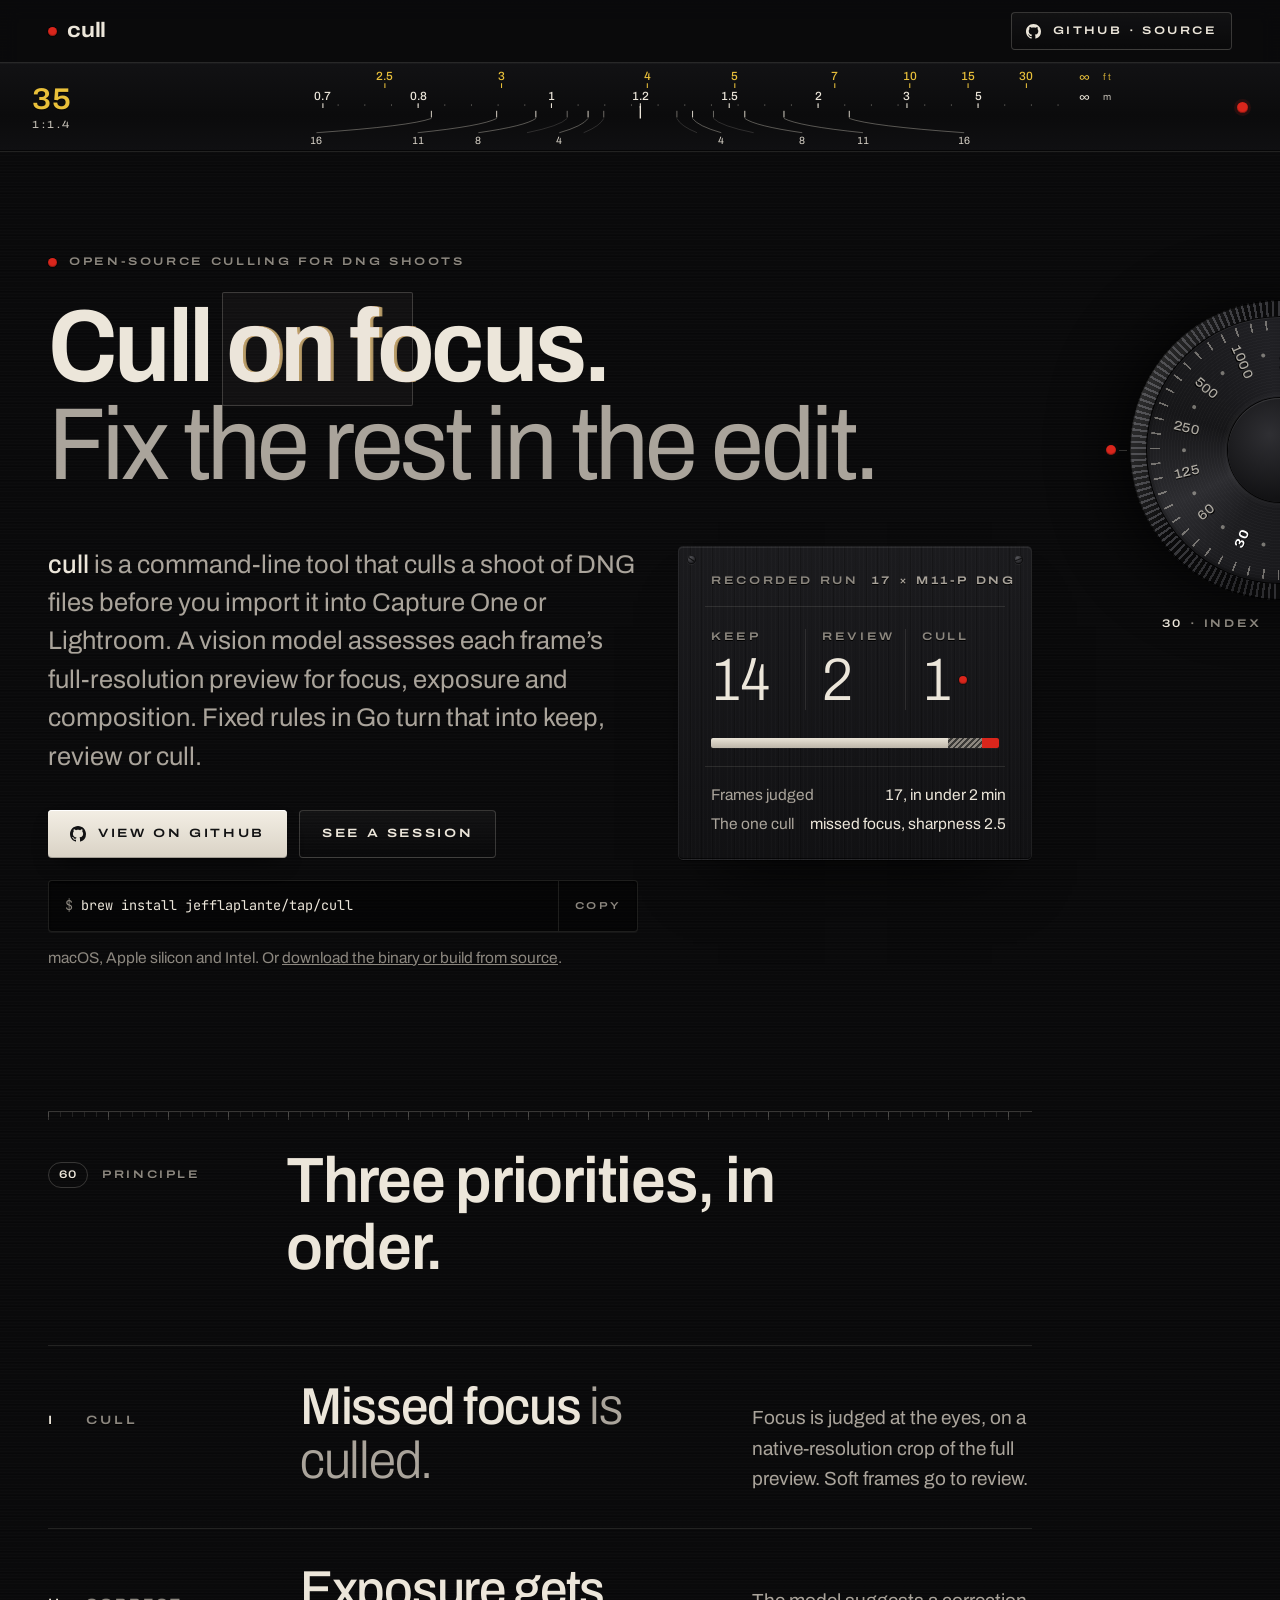
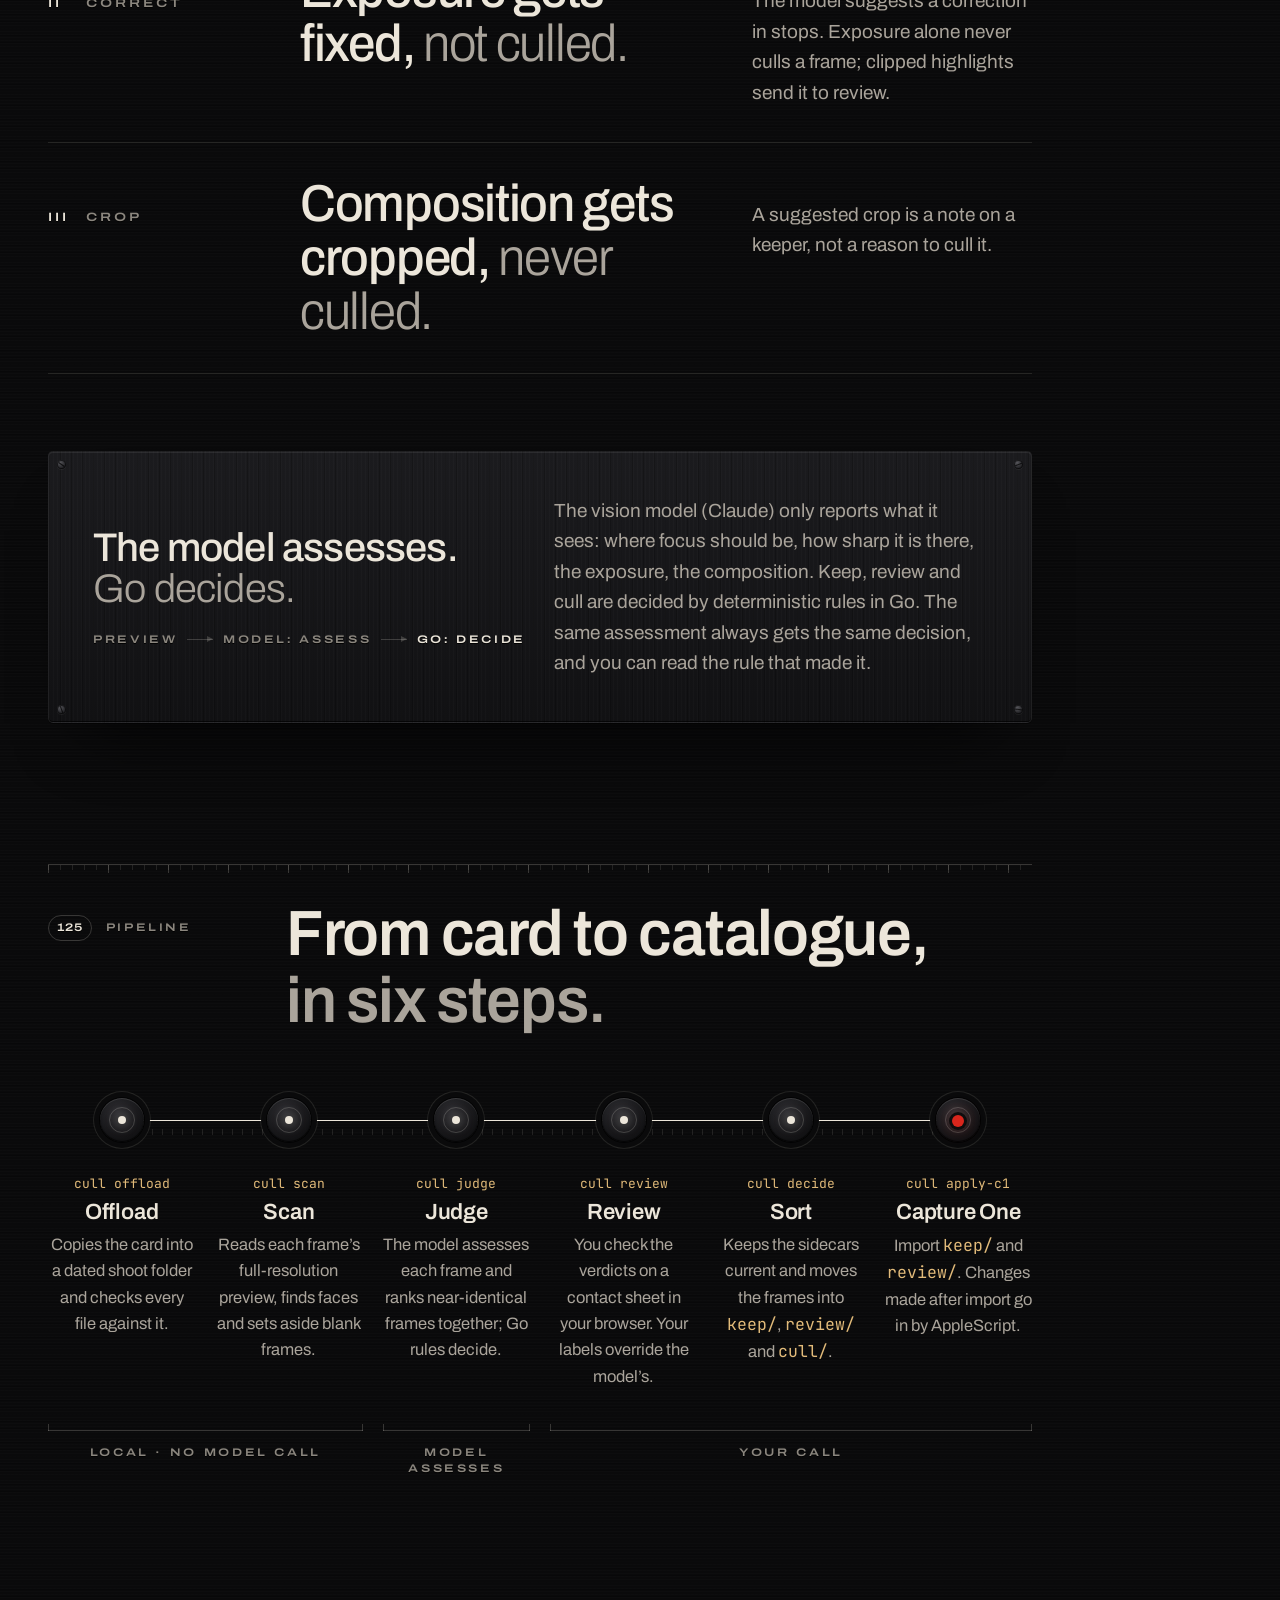
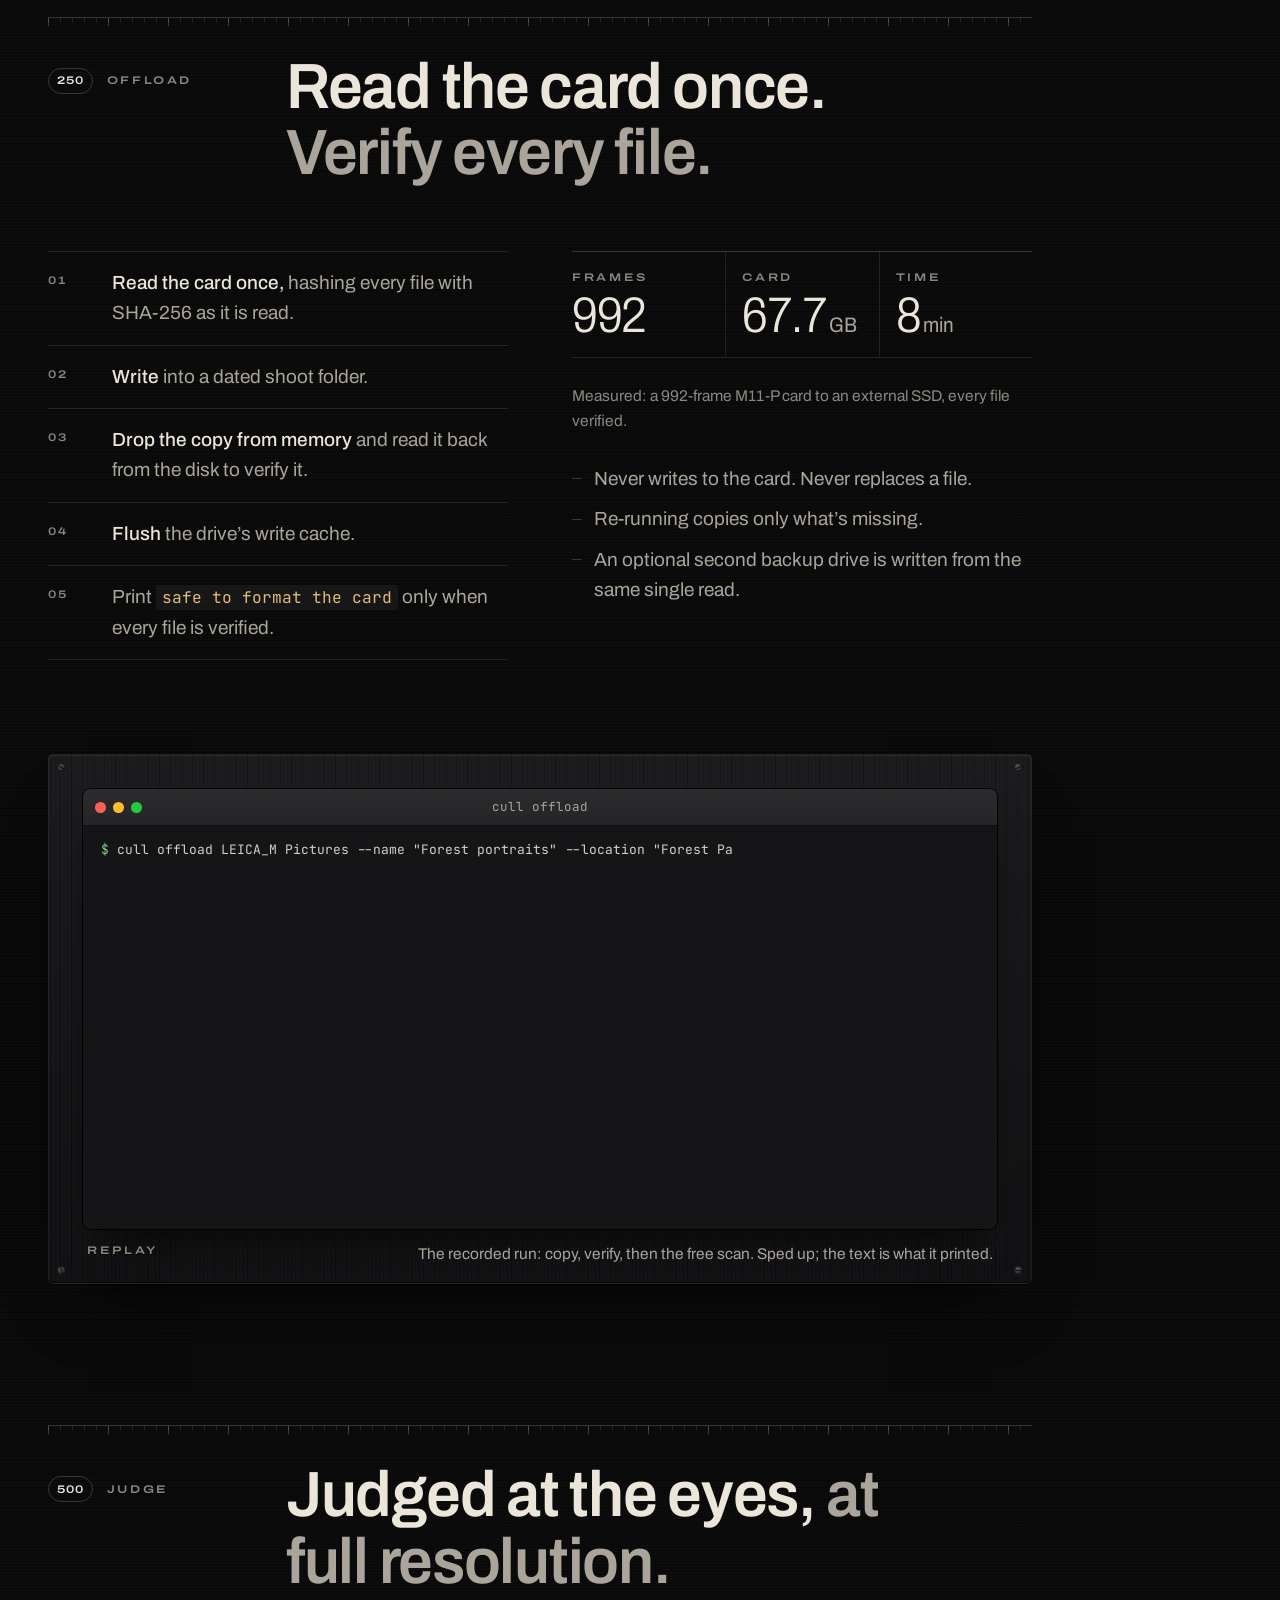
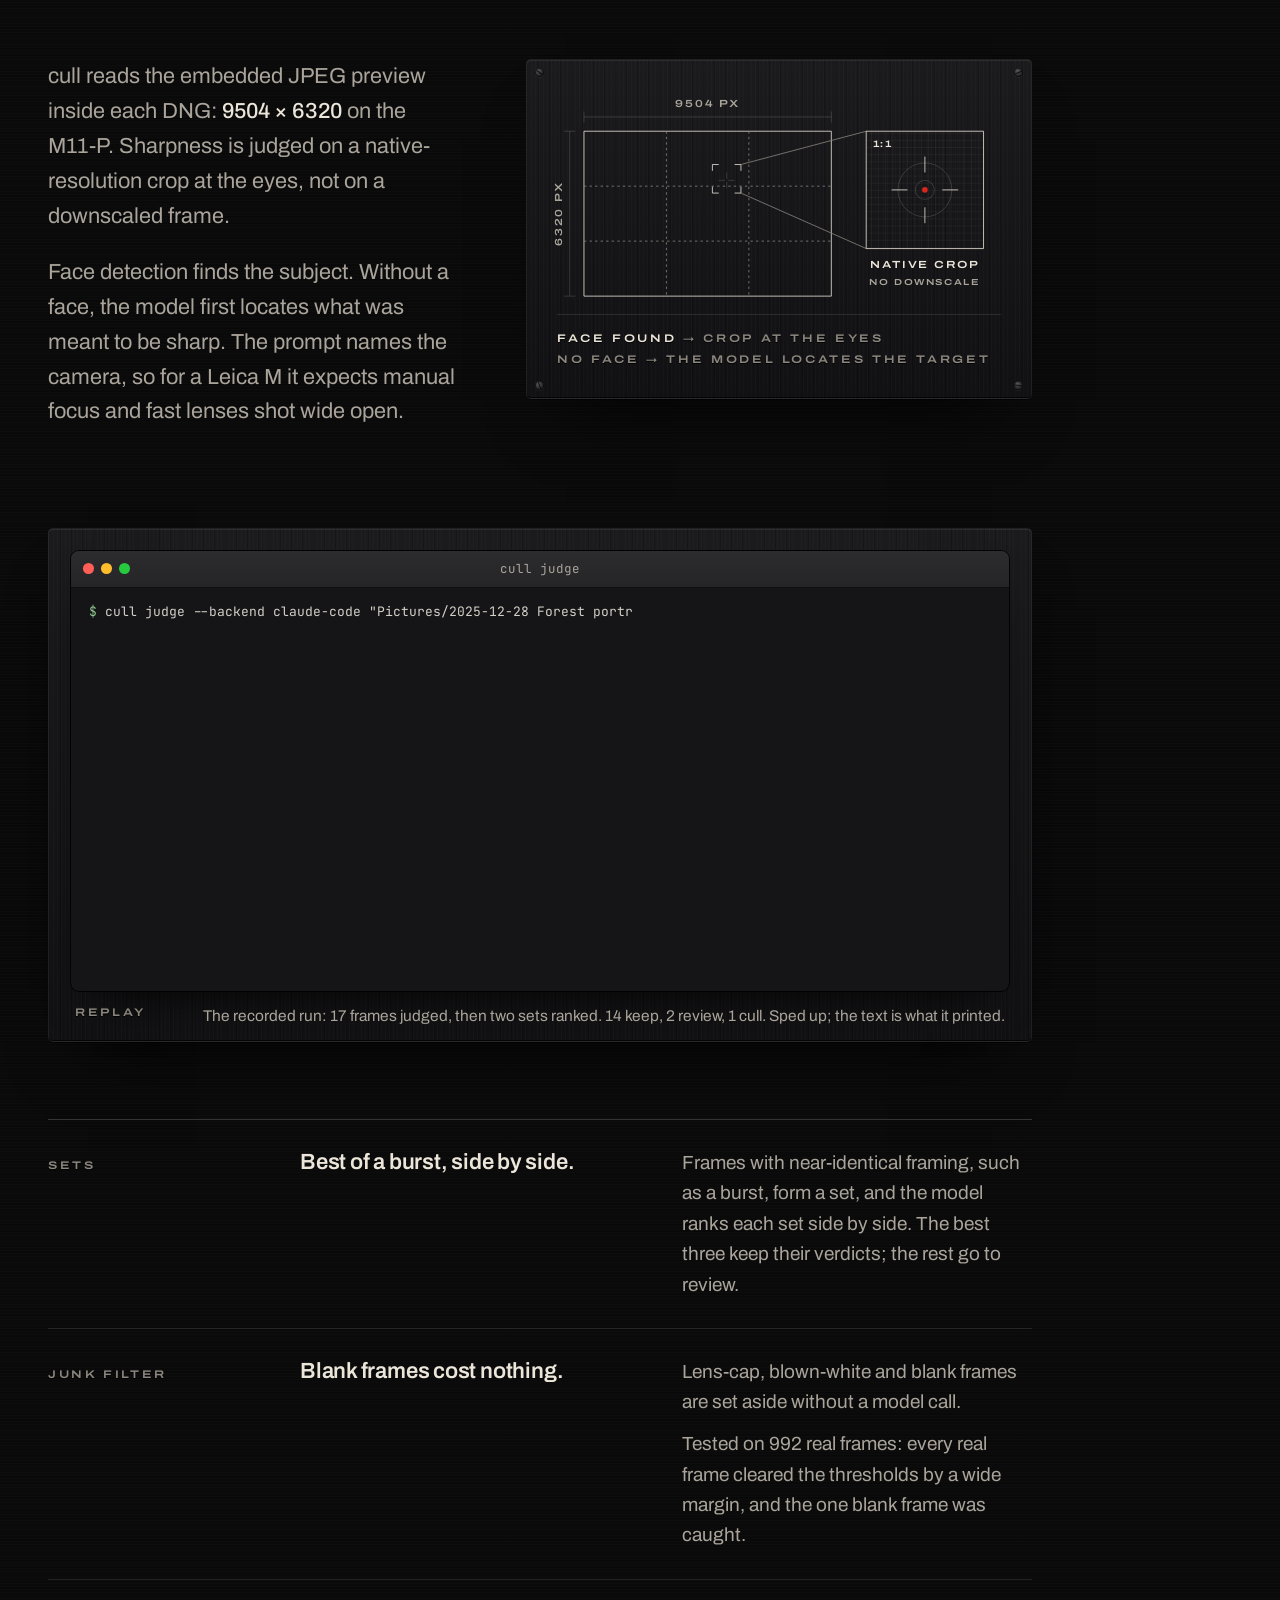
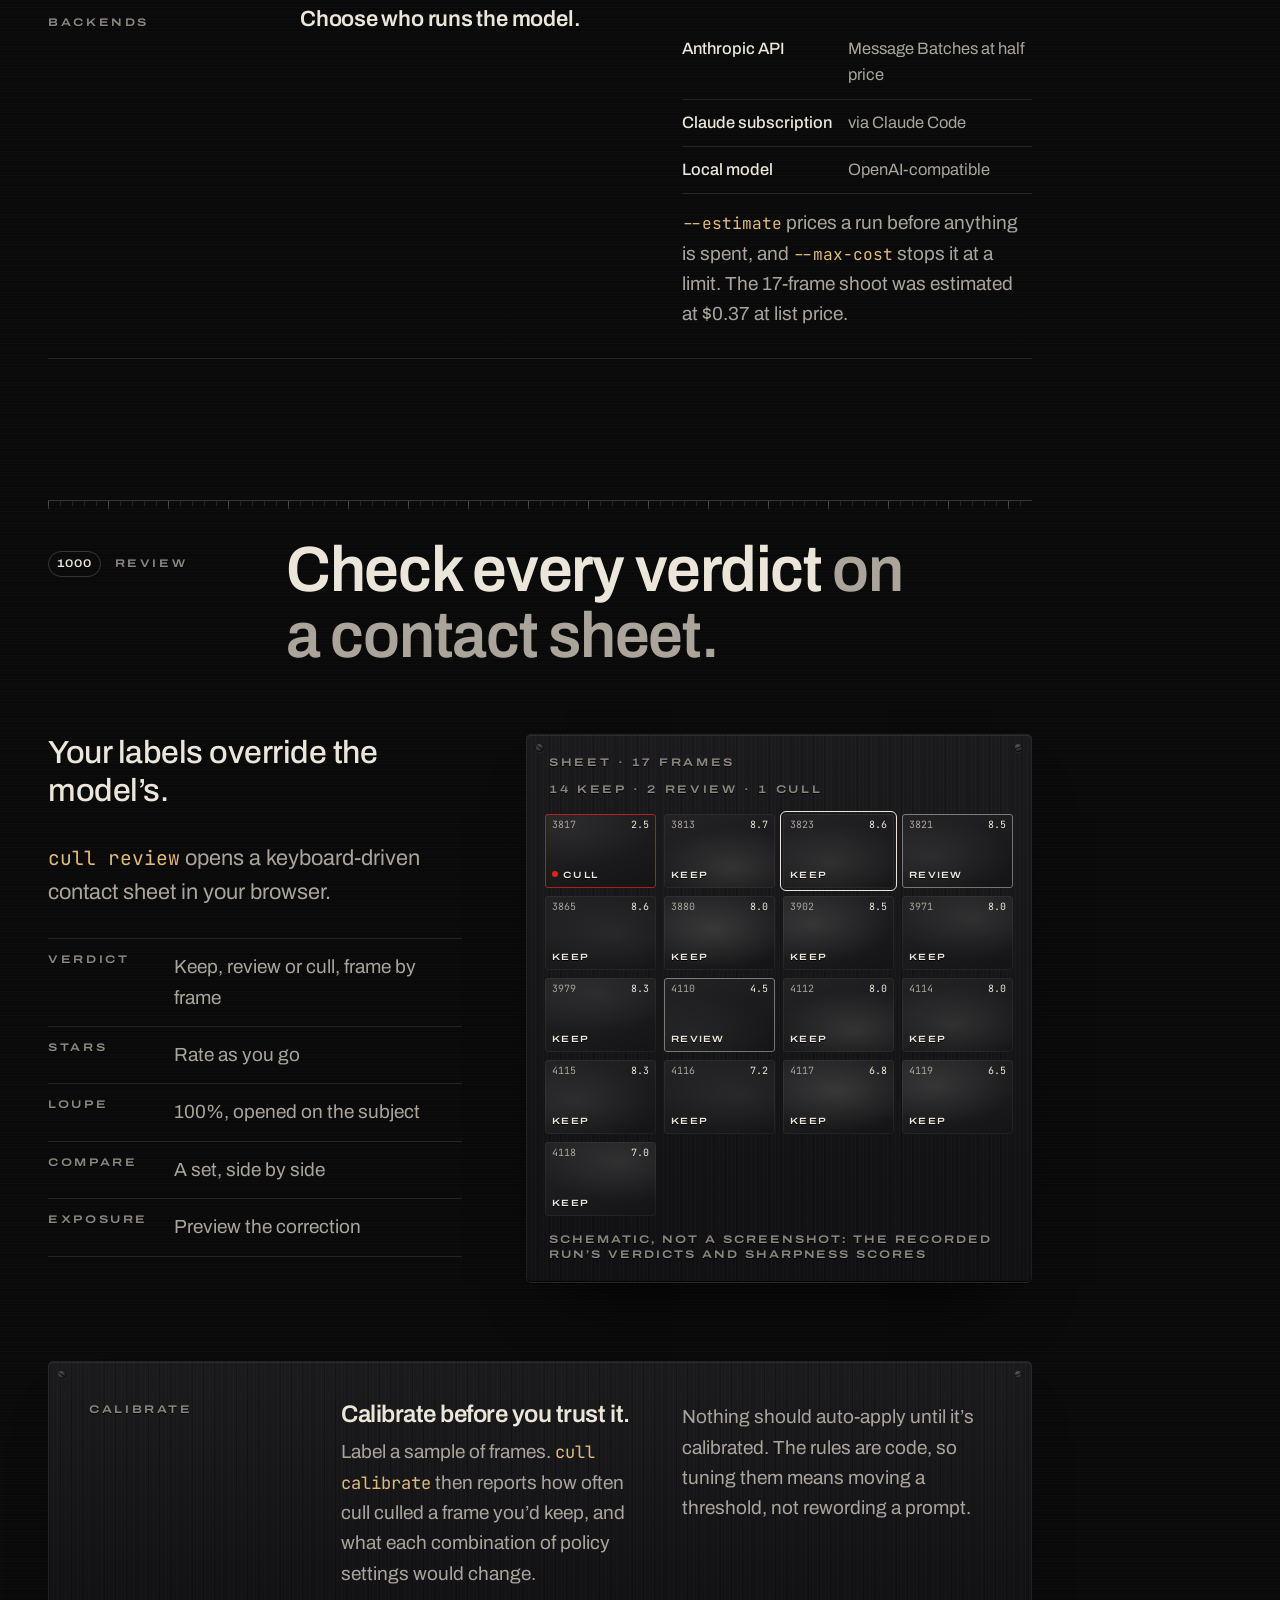
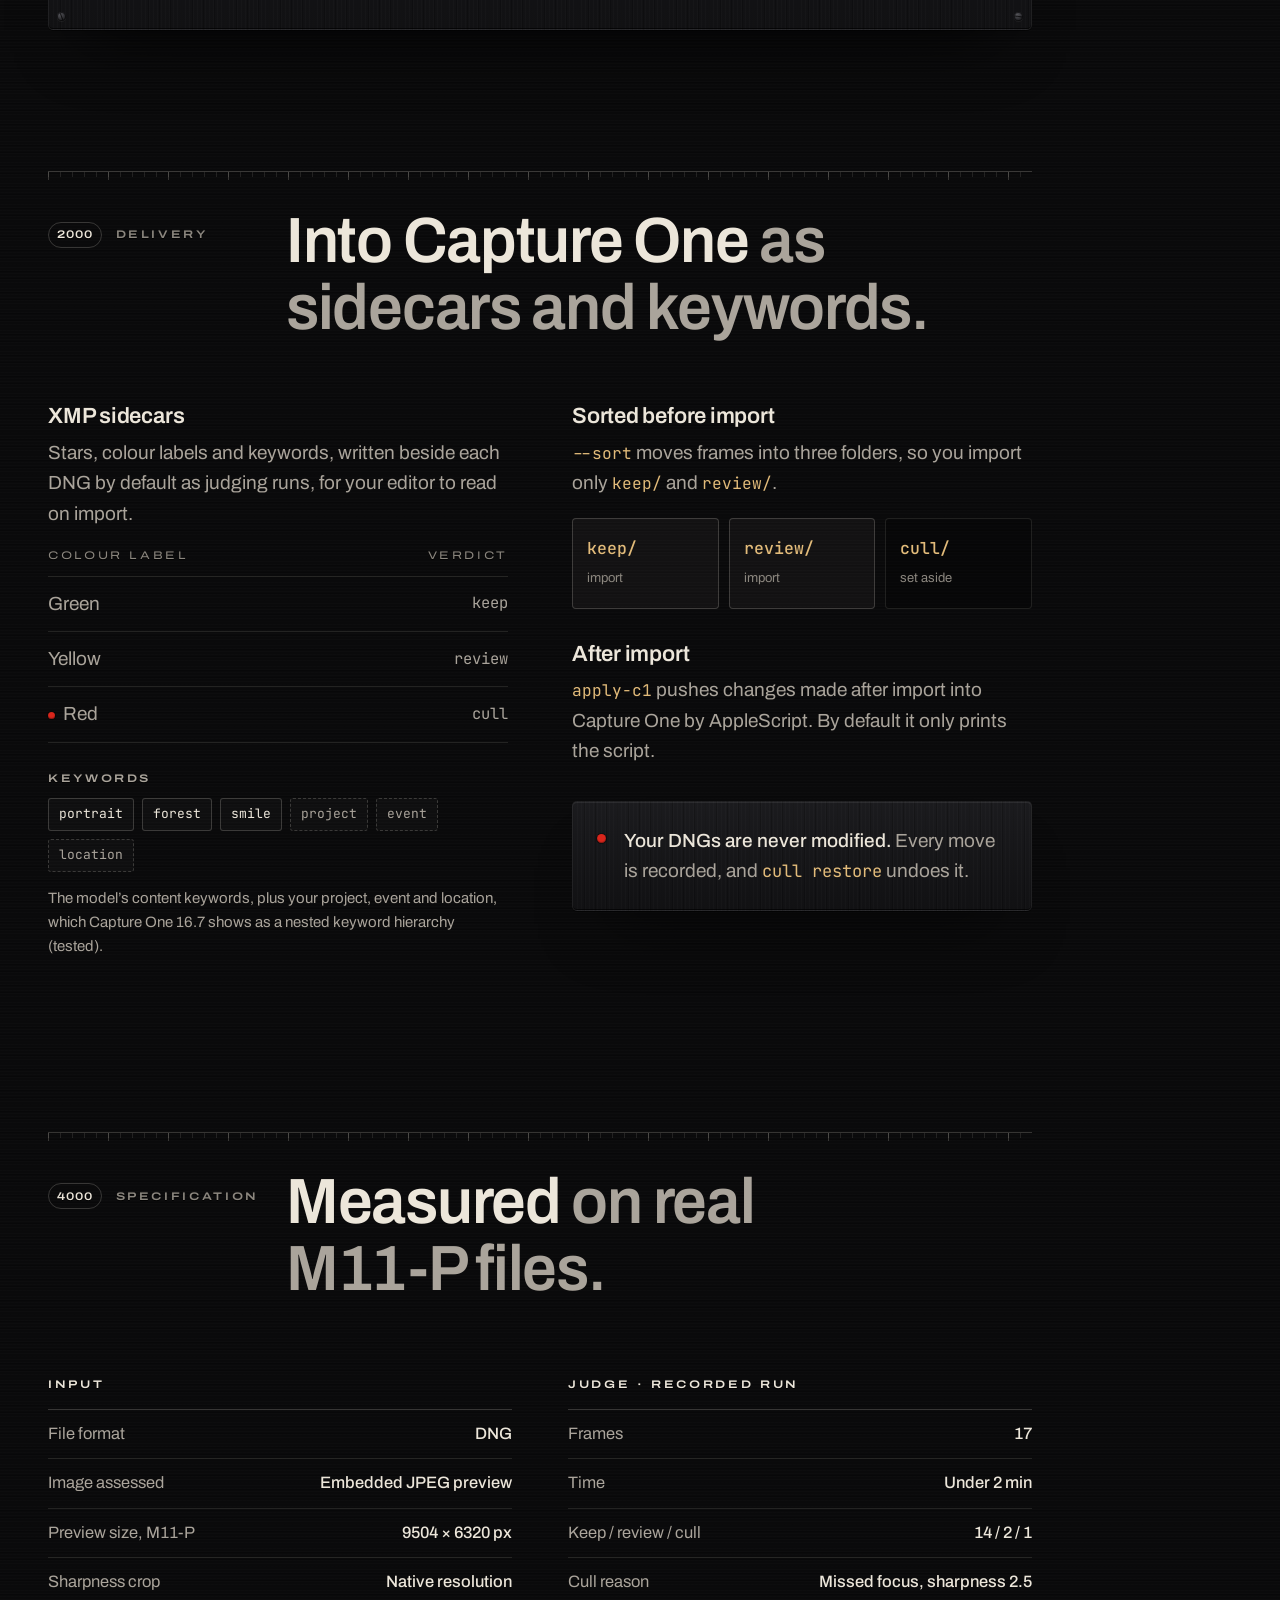
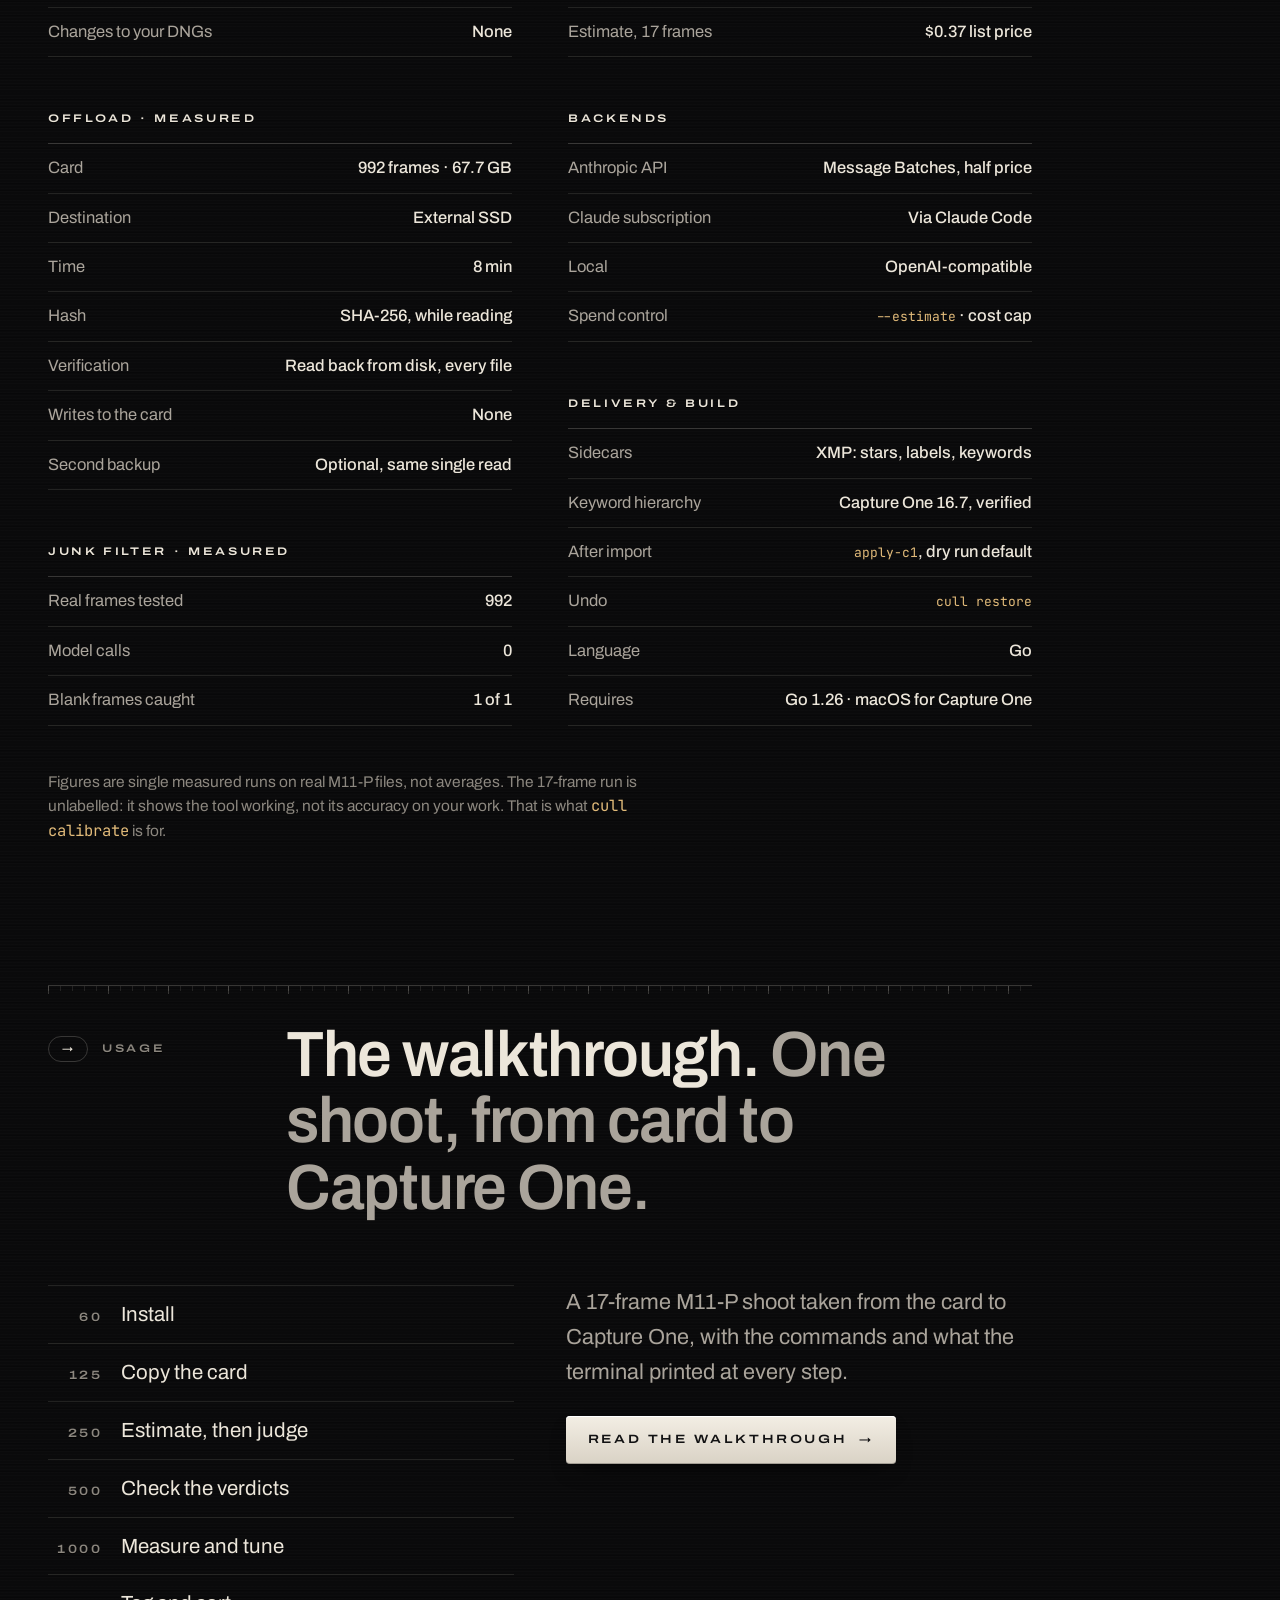
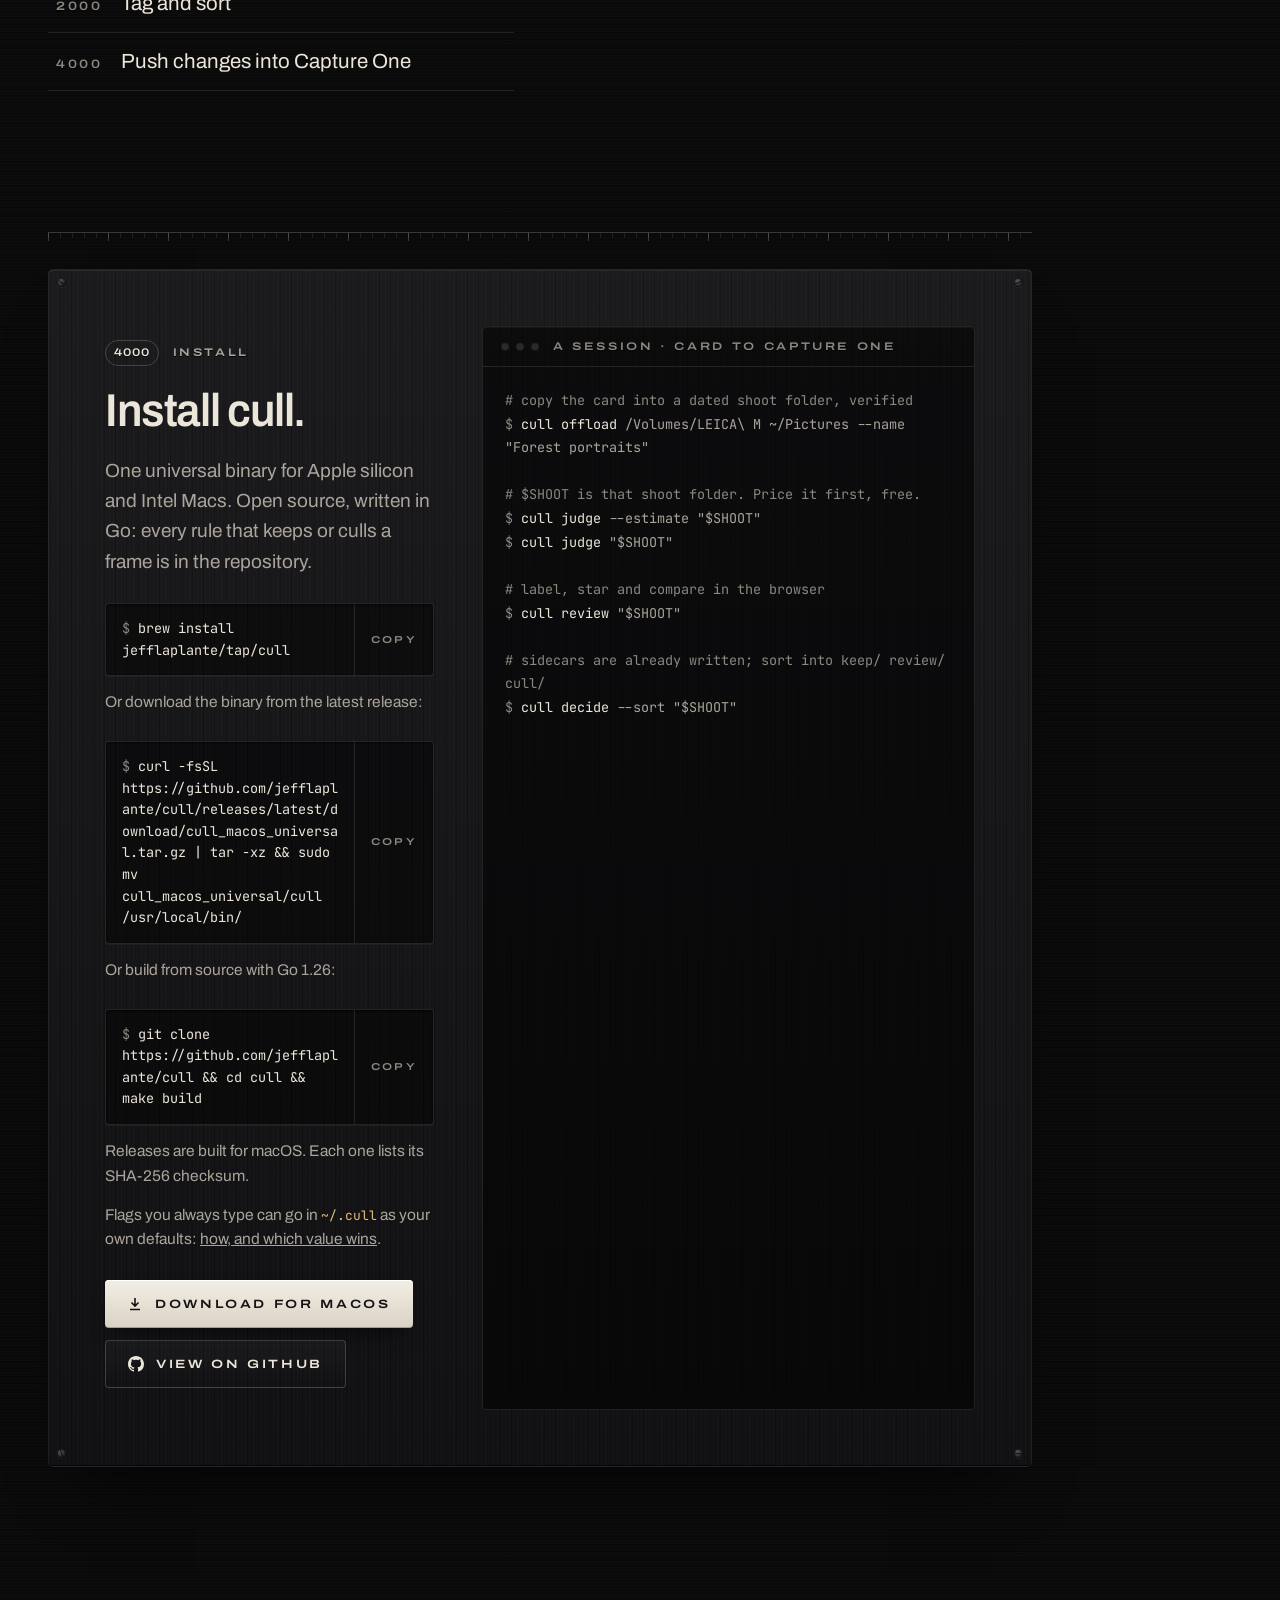
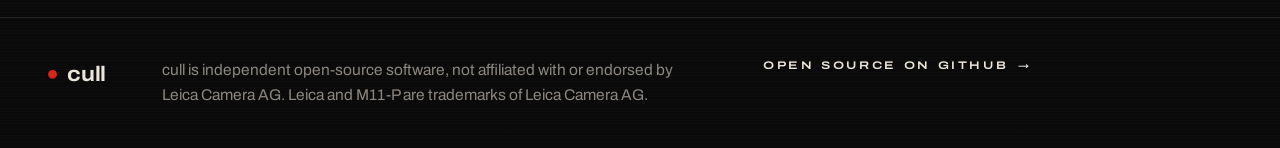
==== index.html @ 1c75eb24 "Site: usage and overview pages for v0.2.0; rank and import-labels marked deprecated; Changed in v0.2" ====
<!doctype html>
<html lang="en" data-vf>
<head>
<meta charset="utf-8">
<meta name="viewport" content="width=device-width, initial-scale=1">
<title>cull · culling for DNG shoots</title>
<meta name="description" content="cull is an open-source command-line tool that culls a shoot of DNG files before import. A vision model assesses each frame; deterministic Go rules decide keep, review or cull.">
<meta name="color-scheme" content="dark">
<meta name="theme-color" content="#0a0a0b">
<link rel="icon" href="data:image/svg+xml,%3Csvg xmlns='http://www.w3.org/2000/svg' viewBox='0 0 32 32'%3E%3Crect width='32' height='32' rx='7' fill='%230a0a0b'/%3E%3Ccircle cx='16' cy='16' r='7' fill='%23d9261c'/%3E%3C/svg%3E">
<link rel="canonical" href="https://code.jefflaplante.com/cull/">
<meta property="og:type" content="website">
<meta property="og:title" content="cull · Cull on focus. Fix the rest in the edit.">
<meta property="og:description" content="Open-source culling for DNG shoots. Verified card offload, sharpness judged at the eyes at 100%, deterministic keep / review / cull, sidecars and keywords for Capture One.">
<meta property="og:url" content="https://code.jefflaplante.com/cull/">
<meta property="og:image" content="https://code.jefflaplante.com/cull/img/og.png">
<meta name="twitter:card" content="summary_large_image">
<link rel="preconnect" href="https://fonts.googleapis.com">
<link rel="preconnect" href="https://fonts.gstatic.com" crossorigin>
<link href="https://fonts.googleapis.com/css2?family=Archivo:wdth,wght@62..125,100..900&family=JetBrains+Mono:wght@400;500&display=swap" rel="stylesheet">
<script>document.documentElement.classList.add('js');</script>
<link rel="stylesheet" href="style.css">
</head>
<body>
<a class="skip" href="#main">Skip to content</a>

<header class="site-head">
  <div class="wrap">
    <a class="mark" href="#top" aria-label="cull, back to top"><span class="dot" aria-hidden="true"></span>cull</a>
    <nav class="top-nav eng" aria-label="Sections">
      <ul>
        <li><a href="#principle" data-nav="principle">Principle</a></li>
        <li><a href="#pipeline" data-nav="pipeline">Pipeline</a></li>
        <li><a href="#offload" data-nav="offload">Offload</a></li>
        <li><a href="#judge" data-nav="judge">Judge</a></li>
        <li><a href="#review" data-nav="review">Review</a></li>
        <li><a href="#delivery" data-nav="delivery">Delivery</a></li>
        <li><a href="#specification" data-nav="specification">Specification</a></li>
        <li><a href="#install" data-nav="install">Install</a></li>
        <li><a href="usage.html">Usage</a></li>
      </ul>
    </nav>
    <a class="btn btn-ghost btn-sm head-cta" href="https://github.com/jefflaplante/cull">
      <svg width="15" height="15" viewBox="0 0 16 16" aria-hidden="true"><path fill="currentColor" d="M8 0C3.58 0 0 3.58 0 8c0 3.54 2.29 6.53 5.47 7.59.4.07.55-.17.55-.38 0-.19-.01-.82-.01-1.49-2.01.37-2.53-.49-2.69-.94-.09-.23-.48-.94-.82-1.13-.28-.15-.68-.52-.01-.53.63-.01 1.08.58 1.23.82.72 1.21 1.87.87 2.33.66.07-.52.28-.87.51-1.07-1.78-.2-3.64-.89-3.64-3.95 0-.87.31-1.59.82-2.15-.08-.2-.36-1.02.08-2.12 0 0 .67-.21 2.2.82.64-.18 1.32-.27 2-.27s1.36.09 2 .27c1.53-1.04 2.2-.82 2.2-.82.44 1.1.16 1.92.08 2.12.51.56.82 1.27.82 2.15 0 3.07-1.87 3.75-3.65 3.95.29.25.54.73.54 1.48 0 1.07-.01 1.93-.01 2.2 0 .21.15.46.55.38A8.01 8.01 0 0 0 16 8c0-4.42-3.58-8-8-8Z"/></svg>
      <span>GitHub<span class="lbl-long"> · source</span></span>
    </a>
  </div>
  <div class="barrel" aria-hidden="true">
    <div class="barrel-in">
      <div class="lens-id"><span class="fl">35</span><span class="ap">1:1.4</span></div>
      <svg class="scales" viewBox="0 0 900 80" preserveAspectRatio="xMidYMid meet"></svg>
      <span class="mount" title=""></span>
    </div>
  </div>
</header>

<main id="main">

<!-- 1 · INDEX -->
<section class="hero" id="top" data-n="30" data-name="Index" aria-labelledby="h-hero">
  <div class="wrap">
    <div class="reveal">
      <p class="kicker eng"><span class="dot" aria-hidden="true"></span>Open-source culling for DNG shoots</p>
      <h1 id="h-hero"><span class="rf" data-text="Cull on focus.">Cull on focus<span class="rf-dot">.</span></span><span class="l2">Fix the rest in the edit.</span></h1>
    </div>
    <div class="hero-grid">
      <div class="reveal">
        <p class="lede"><strong>cull</strong> is a command-line tool that culls a shoot of DNG files before you import it into Capture One or Lightroom. A vision model assesses each frame&rsquo;s full-resolution preview for focus, exposure and composition. Fixed rules in Go turn that into keep, review or cull.</p>
        <div class="cta-row">
          <a class="btn btn-primary" href="https://github.com/jefflaplante/cull">
            <svg width="16" height="16" viewBox="0 0 16 16" aria-hidden="true"><path fill="currentColor" d="M8 0C3.58 0 0 3.58 0 8c0 3.54 2.29 6.53 5.47 7.59.4.07.55-.17.55-.38 0-.19-.01-.82-.01-1.49-2.01.37-2.53-.49-2.69-.94-.09-.23-.48-.94-.82-1.13-.28-.15-.68-.52-.01-.53.63-.01 1.08.58 1.23.82.72 1.21 1.87.87 2.33.66.07-.52.28-.87.51-1.07-1.78-.2-3.64-.89-3.64-3.95 0-.87.31-1.59.82-2.15-.08-.2-.36-1.02.08-2.12 0 0 .67-.21 2.2.82.64-.18 1.32-.27 2-.27s1.36.09 2 .27c1.53-1.04 2.2-.82 2.2-.82.44 1.1.16 1.92.08 2.12.51.56.82 1.27.82 2.15 0 3.07-1.87 3.75-3.65 3.95.29.25.54.73.54 1.48 0 1.07-.01 1.93-.01 2.2 0 .21.15.46.55.38A8.01 8.01 0 0 0 16 8c0-4.42-3.58-8-8-8Z"/></svg>
            View on GitHub
          </a>
          <a class="btn btn-ghost" href="usage.html">See a session</a>
        </div>
        <div class="snippet">
          <pre id="snip-hero" aria-label="Install command"><code><span class="p">$ </span>brew install jefflaplante/tap/cull</code></pre>
          <button class="copy" type="button" data-copy="snip-hero" aria-label="Copy install command">Copy</button>
        </div>
        <p class="req">macOS, Apple silicon and Intel. Or <a href="#install">download the binary or build from source</a>.</p>
      </div>

      <aside class="plate readout reveal" aria-labelledby="h-readout">
        <span class="screw tl" aria-hidden="true"></span><span class="screw tr" aria-hidden="true"></span>
        <div class="readout-head">
          <h2 class="eng" id="h-readout">Recorded run</h2>
          <span class="eng"><span class="num">17</span> × <span class="nb">M11-P</span> DNG</span>
        </div>
        <dl class="tally">
          <div><dt class="eng">Keep</dt><dd class="num" data-count="14">14</dd></div>
          <div><dt class="eng">Review</dt><dd class="num" data-count="2">2</dd></div>
          <div><dt class="eng">Cull</dt><dd class="num"><span data-count="1">1</span><span class="dot" aria-hidden="true"></span></dd></div>
        </dl>
        <div class="meter" aria-hidden="true"><i class="m-k"></i><i class="m-r"></i><i class="m-c"></i></div>
        <div class="readout-foot">
          <div class="row"><span>Frames judged</span><span class="num">17, in under 2 min</span></div>
          <div class="row"><span>The one cull</span><span>missed focus, sharpness <span class="num">2.5</span></span></div>
        </div>
      </aside>
    </div>
  </div>
</section>

<!-- 2 · PRINCIPLE -->
<section class="sec" id="principle" data-n="60" data-name="Principle" aria-labelledby="h-principle">
  <div class="wrap">
    <div class="rule" aria-hidden="true"></div>
    <header class="sec-head reveal">
      <p class="sec-no eng"><b>60</b> Principle</p>
      <h2 id="h-principle">Three priorities, in order.</h2>
    </header>
    <ol class="creed">
      <li class="reveal">
        <span class="roman eng"><b>I</b>Cull</span>
        <h3>Missed focus <em>is culled.</em></h3>
        <p>Focus is judged at the eyes, on a native-resolution crop of the full preview. Soft frames go to review.</p>
      </li>
      <li class="reveal">
        <span class="roman eng"><b>II</b>Correct</span>
        <h3>Exposure gets fixed, <em>not culled.</em></h3>
        <p>The model suggests a correction in stops. Exposure alone never culls a frame; clipped highlights send it to review.</p>
      </li>
      <li class="reveal">
        <span class="roman eng"><b>III</b>Crop</span>
        <h3>Composition gets cropped, <em>never culled.</em></h3>
        <p>A suggested crop is a note on a keeper, not a reason to cull it.</p>
      </li>
    </ol>

    <div class="plate decides reveal">
      <span class="screw tl" aria-hidden="true"></span><span class="screw tr" aria-hidden="true"></span><span class="screw bl" aria-hidden="true"></span><span class="screw br" aria-hidden="true"></span>
      <div>
        <h3>The model assesses.<br><span>Go decides.</span></h3>
        <div class="flow" aria-hidden="true">
          <span class="eng">Preview</span><i></i><span class="eng">Model: assess</span><i></i><span class="eng" style="color:var(--text)">Go: decide</span>
        </div>
      </div>
      <p>The vision model (Claude) only reports what it sees: where focus should be, how sharp it is there, the exposure, the composition. Keep, review and cull are decided by deterministic rules in Go. The same assessment always gets the same decision, and you can read the rule that made it.</p>
    </div>
  </div>
</section>

<!-- 4 · PIPELINE -->
<section class="sec" id="pipeline" data-n="125" data-name="Pipeline" aria-labelledby="h-pipeline">
  <div class="wrap">
    <div class="rule" aria-hidden="true"></div>
    <header class="sec-head reveal">
      <p class="sec-no eng"><b>125</b> Pipeline</p>
      <div>
        <h2 id="h-pipeline">From card to catalogue, <span>in six steps.</span></h2>
      </div>
    </header>

    <div class="schem" id="schem">
    <ol class="stations">
      <li class="station" style="--i:0">
        <span class="node" aria-hidden="true"></span>
        <code class="cmd">cull offload</code>
        <h3>Offload</h3>
        <p>Copies the card into a dated shoot folder and checks every file against it.</p>
        <span class="phase eng">Local · no model</span>
      </li>
      <li class="station" style="--i:1">
        <span class="node" aria-hidden="true"></span>
        <code class="cmd">cull scan</code>
        <h3>Scan</h3>
        <p>Reads each frame&rsquo;s full-resolution preview, finds faces and sets aside blank frames.</p>
        <span class="phase eng">Local · no model</span>
      </li>
      <li class="station" style="--i:2">
        <span class="node" aria-hidden="true"></span>
        <code class="cmd">cull judge</code>
        <h3>Judge</h3>
        <p>The model assesses each frame and ranks near-identical frames together; Go rules decide.</p>
        <span class="phase eng">Model assesses · Go decides</span>
      </li>
      <li class="station" style="--i:3">
        <span class="node" aria-hidden="true"></span>
        <code class="cmd">cull review</code>
        <h3>Review</h3>
        <p>You check the verdicts on a contact sheet in your browser. Your labels override the model&rsquo;s.</p>
        <span class="phase eng">Your call</span>
      </li>
      <li class="station" style="--i:4">
        <span class="node" aria-hidden="true"></span>
        <code class="cmd">cull decide</code>
        <h3>Sort</h3>
        <p>Keeps the sidecars current and moves the frames into <code>keep/</code>, <code>review/</code> and <code>cull/</code>.</p>
        <span class="phase eng">Your call</span>
      </li>
      <li class="station" style="--i:5">
        <span class="node" aria-hidden="true"></span>
        <code class="cmd">cull apply-c1</code>
        <h3>Capture One</h3>
        <p>Import <code>keep/</code> and <code>review/</code>. Changes made after import go in by AppleScript.</p>
        <span class="phase eng">Your call</span>
      </li>
    </ol>
    <div class="schem-rail" aria-hidden="true"><span class="fill"></span></div>
    <div class="schem-dots" aria-hidden="true"><span class="red"></span></div>
    </div>
    <div class="brackets" aria-hidden="true">
      <span class="brk b1 eng">Local · no model call</span>
      <span class="brk b2 eng">Model assesses</span>
      <span class="brk b3 eng">Your call</span>
    </div>
  </div>
</section>

<!-- 8 · OFFLOAD -->
<section class="sec" id="offload" data-n="250" data-name="Offload" aria-labelledby="h-offload">
  <div class="wrap">
    <div class="rule" aria-hidden="true"></div>
    <header class="sec-head reveal">
      <p class="sec-no eng"><b>250</b> Offload</p>
      <div>
        <h2 id="h-offload">Read the card once. <span>Verify every file.</span></h2>
      </div>
    </header>

    <div class="split">
      <div class="reveal">
        <ol class="procedure">
          <li><span><strong>Read the card once,</strong> hashing every file with SHA-256 as it is read.</span></li>
          <li><span><strong>Write</strong> into a dated shoot folder.</span></li>
          <li><span><strong>Drop the copy from memory</strong> and read it back from the disk to verify it.</span></li>
          <li><span><strong>Flush</strong> the drive&rsquo;s write cache.</span></li>
          <li><span>Print <code>safe to format the card</code> only when every file is verified.</span></li>
        </ol>
      </div>
      <div class="reveal">
        <dl class="figures">
          <div><dt class="eng">Frames</dt><dd class="num" data-count="992">992</dd></div>
          <div><dt class="eng">Card</dt><dd class="num"><span data-count="67.7" data-dec="1">67.7</span><small>GB</small></dd></div>
          <div><dt class="eng">Time</dt><dd class="num"><span data-count="8">8</span><small>min</small></dd></div>
        </dl>
        <p class="fig-note">Measured: a 992-frame <span class="nb">M11-P</span> card to an external SSD, every file verified.</p>

        <ul class="notes">
          <li>Never writes to the card. Never replaces a file.</li>
          <li>Re-running copies only what&rsquo;s missing.</li>
          <li>An optional second backup drive is written from the same single read.</li>
        </ul>
      </div>
    </div>
    <div class="plate shots-wide reveal">
      <span class="screw tl" aria-hidden="true"></span><span class="screw tr" aria-hidden="true"></span><span class="screw bl" aria-hidden="true"></span><span class="screw br" aria-hidden="true"></span>
        <figure class="shot">
        <div class="replay" data-replay="offload" data-title="cull offload"><img class="replay-fallback" src="img/offload-scanning.png" width="972" height="306" decoding="async" loading="lazy" alt="The scan after offload: frames listed with their 9504x6320 preview and a detected face score."></div>
        <figcaption><span class="eng">Replay</span><span>The recorded run: copy, verify, then the free scan. Sped up; the text is what it printed.</span></figcaption>
      </figure>
    </div>
  </div>
</section>

<!-- 15 · JUDGE -->
<section class="sec" id="judge" data-n="500" data-name="Judge" aria-labelledby="h-judge">
  <div class="wrap">
    <div class="rule" aria-hidden="true"></div>
    <header class="sec-head reveal">
      <p class="sec-no eng"><b>500</b> Judge</p>
      <div>
        <h2 id="h-judge">Judged at the eyes, <span>at full resolution.</span></h2>
      </div>
    </header>

    <div class="split wide-r">
      <div class="reveal">
        <p class="lede">cull reads the embedded JPEG preview inside each DNG: <strong>9504 × 6320</strong> on the <span class="nb">M11-P</span>. Sharpness is judged on a native-resolution crop at the eyes, not on a downscaled frame.</p>
        <p class="lede">Face detection finds the subject. Without a face, the model first locates what was meant to be sharp. The prompt names the camera, so for a Leica M it expects manual focus and fast lenses shot wide open.</p>
      </div>
      <figure class="plate diagram reveal" style="margin:0">
        <span class="screw tl" aria-hidden="true"></span><span class="screw tr" aria-hidden="true"></span><span class="screw bl" aria-hidden="true"></span><span class="screw br" aria-hidden="true"></span>
        <svg viewBox="0 0 560 254" role="img" aria-labelledby="dg-t dg-d">
          <title id="dg-t">Native-resolution focus crop</title>
          <desc id="dg-d">A technical drawing of the full 9504 by 6320 pixel preview. The focus target is marked inside the frame and lifted out at one-to-one scale into a loupe, instead of being judged from a downscaled frame.</desc>
          <defs>
            <pattern id="px" width="9" height="9" patternUnits="userSpaceOnUse">
              <path d="M9 0H0V9" fill="none" stroke="rgba(236,230,218,.09)" stroke-width="1"/>
            </pattern>
          </defs>
          <!-- dimension: width -->
          <g class="fade">
            <line class="s2" x1="34" y1="34" x2="346" y2="34"/>
            <line class="s2" x1="34" y1="27" x2="34" y2="41"/>
            <line class="s2" x1="346" y1="27" x2="346" y2="41"/>
            <text x="190" y="22" text-anchor="middle">9504 PX</text>
            <!-- dimension: height -->
            <line class="s2" x1="16" y1="52" x2="16" y2="260"/>
            <line class="s2" x1="9" y1="52" x2="23" y2="52"/>
            <line class="s2" x1="9" y1="260" x2="23" y2="260"/>
            <text x="0" y="0" text-anchor="middle" transform="translate(6 156) rotate(-90)">6320 PX</text>
          </g>
          <!-- frame -->
          <rect class="s draw" pathLength="1" x="34" y="52" width="312" height="208"/>
          <g class="fade">
            <line class="s3" x1="138" y1="52" x2="138" y2="260"/>
            <line class="s3" x1="242" y1="52" x2="242" y2="260"/>
            <line class="s3" x1="34" y1="121.3" x2="346" y2="121.3"/>
            <line class="s3" x1="34" y1="190.6" x2="346" y2="190.6"/>
          </g>
          <!-- focus target -->
          <g class="d2">
            <path class="s draw d2" pathLength="1" d="M196 102v-8h8 M224 94h8v8 M232 122v8h-8 M204 130h-8v-8"/>
            <path class="s2 draw d2" pathLength="1" d="M214 104v8 M214 116v8 M204 114h8 M216 114h8"/>
          </g>
          <!-- magnification lines -->
          <path class="s3 draw d3" pathLength="1" d="M232 94L390 52"/>
          <path class="s3 draw d3" pathLength="1" d="M232 130L390 200"/>
          <!-- loupe -->
          <rect x="390" y="52" width="148" height="148" fill="url(#px)" class="fade"/>
          <rect class="s draw d3" pathLength="1" x="390" y="52" width="148" height="148"/>
          <g class="fade">
            <circle class="s2" cx="464" cy="126" r="34"/>
            <circle class="s2" cx="464" cy="126" r="12"/>
            <line class="s" x1="464" y1="84" x2="464" y2="104"/>
            <line class="s" x1="464" y1="148" x2="464" y2="168"/>
            <line class="s" x1="422" y1="126" x2="442" y2="126"/>
            <line class="s" x1="486" y1="126" x2="506" y2="126"/>
            <circle cx="464" cy="126" r="3.5" fill="#d9261c"/>
            <text x="398" y="72" class="t-hi small" style="font-size:12px">1:1</text>
            <text x="464" y="224" text-anchor="middle" class="t-hi">NATIVE CROP</text>
            <text x="464" y="246" text-anchor="middle" class="small" style="font-size:11px">NO DOWNSCALE</text>
          </g>
        </svg>
        <figcaption class="dg-cap">
          <span class="eng"><b>Face found</b> → crop at the eyes</span>
          <span class="eng">No face → the model locates the target</span>
        </figcaption>
      </figure>
    </div>

    <div class="split" style="margin-top:clamp(48px,6vw,80px)">
      <figure class="plate shot pad reveal" style="grid-column:1/-1">
        <div class="replay" data-replay="judge" data-title="cull judge"><img class="replay-fallback" src="img/judge-ranking.png" width="1026" height="566" decoding="async" loading="lazy" alt="cull judge after a full run: 17 frames with verdicts and scores; keep 14, review 2, cull 1."></div>
        <figcaption><span class="eng">Replay</span><span>The recorded run: 17 frames judged, then two sets ranked. 14 keep, 2 review, 1 cull. Sped up; the text is what it printed.</span></figcaption>
      </figure>
    </div>

    <div class="facts">
      <div class="fact reveal">
        <span class="eng">Sets</span>
        <h3>Best of a burst, side by side.</h3>
        <p>Frames with near-identical framing, such as a burst, form a set, and the model ranks each set side by side. The best three keep their verdicts; the rest go to review.</p>
      </div>
      <div class="fact reveal">
        <span class="eng">Junk filter</span>
        <h3>Blank frames cost nothing.</h3>
        <div>
          <p>Lens-cap, blown-white and blank frames are set aside without a model call.</p>
          <p>Tested on 992 real frames: every real frame cleared the thresholds by a wide margin, and the one blank frame was caught.</p>
        </div>
      </div>
      <div class="fact reveal">
        <span class="eng">Backends</span>
        <h3>Choose who runs the model.</h3>
        <div>
          <table class="backends">
            <caption class="sr-only">Model backends</caption>
            <tbody>
              <tr><th scope="row">Anthropic API</th><td>Message Batches at half price</td></tr>
              <tr><th scope="row">Claude subscription</th><td>via Claude Code</td></tr>
              <tr><th scope="row">Local model</th><td>OpenAI-compatible</td></tr>
            </tbody>
          </table>
          <p style="margin-top:14px"><code>--estimate</code> prices a run before anything is spent, and <code>--max-cost</code> stops it at a limit. The 17-frame shoot was estimated at $0.37 at list price.</p>
        </div>
      </div>
    </div>
  </div>
</section>

<!-- 30 · REVIEW -->
<section class="sec" id="review" data-n="1000" data-name="Review" aria-labelledby="h-review">
  <div class="wrap">
    <div class="rule" aria-hidden="true"></div>
    <header class="sec-head reveal">
      <p class="sec-no eng"><b>1000</b> Review</p>
      <div>
        <h2 id="h-review">Check every verdict <span>on a contact sheet.</span></h2>
      </div>
    </header>

    <div class="split wide-r">
      <div class="reveal">
        <p class="pull">Your labels override the model&rsquo;s.</p>
        <p class="lede" style="margin-bottom:28px"><code style="font-size:.9em">cull review</code> opens a keyboard-driven contact sheet in your browser.</p>
        <dl class="legend">
          <div><dt class="eng">Verdict</dt><dd>Keep, review or cull, frame by frame</dd></div>
          <div><dt class="eng">Stars</dt><dd>Rate as you go</dd></div>
          <div><dt class="eng">Loupe</dt><dd>100%, opened on the subject</dd></div>
          <div><dt class="eng">Compare</dt><dd>A set, side by side</dd></div>
          <div><dt class="eng">Exposure</dt><dd>Preview the correction</dd></div>
        </dl>
      </div>

      <figure class="plate sheet reveal" style="margin:0">
        <span class="screw tl" aria-hidden="true"></span><span class="screw tr" aria-hidden="true"></span>
        <div class="sheet-bar" aria-hidden="true">
          <span class="eng">Sheet · 17 frames</span>
          <span class="eng"><span class="num">14</span> keep · <span class="num">2</span> review · <span class="num">1</span> cull</span>
        </div>
        <ul class="tiles" id="tiles" aria-hidden="true"></ul>
        <figcaption class="eng" style="padding:16px 4px 2px;letter-spacing:.18em">Schematic, not a screenshot: the recorded run&rsquo;s verdicts and sharpness scores</figcaption>
      </figure>
    </div>

    <div class="plate calib reveal">
      <span class="screw tl" aria-hidden="true"></span><span class="screw tr" aria-hidden="true"></span><span class="screw bl" aria-hidden="true"></span><span class="screw br" aria-hidden="true"></span>
      <span class="eng">Calibrate</span>
      <div>
        <h3>Calibrate before you trust it.</h3>
        <p>Label a sample of frames. <code style="font-size:.9em">cull calibrate</code> then reports how often cull culled a frame you&rsquo;d keep, and what each combination of policy settings would change.</p>
      </div>
      <p>Nothing should auto-apply until it&rsquo;s calibrated. The rules are code, so tuning them means moving a threshold, not rewording a prompt.</p>
    </div>
  </div>
</section>

<!-- 60 · DELIVERY -->
<section class="sec" id="delivery" data-n="2000" data-name="Delivery" aria-labelledby="h-delivery">
  <div class="wrap">
    <div class="rule" aria-hidden="true"></div>
    <header class="sec-head reveal">
      <p class="sec-no eng"><b>2000</b> Delivery</p>
      <div>
        <h2 id="h-delivery">Into Capture One <span>as sidecars and keywords.</span></h2>
      </div>
    </header>

    <div class="split">
      <div class="reveal">
        <div class="sub">
          <h3>XMP sidecars</h3>
          <p>Stars, colour labels and keywords, written beside each DNG by default as judging runs, for your editor to read on import.</p>
          <table class="labels-tbl">
            <caption class="sr-only">Colour labels by verdict</caption>
            <thead><tr><th scope="col" class="eng">Colour label</th><th scope="col" class="eng" style="text-align:right">Verdict</th></tr></thead>
            <tbody>
              <tr><td>Green</td><td>keep</td></tr>
              <tr><td>Yellow</td><td>review</td></tr>
              <tr><td><span class="dot" aria-hidden="true" style="width:7px;height:7px;margin-right:8px;vertical-align:1px"></span>Red</td><td>cull</td></tr>
            </tbody>
          </table>
          <p class="eng" style="margin:0">Keywords</p>
          <ul class="chips" aria-label="Example keywords">
            <li>portrait</li><li>forest</li><li>smile</li>
            <li class="you">project</li><li class="you">event</li><li class="you">location</li>
          </ul>
          <p style="margin-top:14px;font-size:15px">The model&rsquo;s content keywords, plus your project, event and location, which Capture One 16.7 shows as a nested keyword hierarchy (tested).</p>
        </div>
      </div>

      <div class="reveal">
        <div class="sub">
          <h3>Sorted before import</h3>
          <p><code>--sort</code> moves frames into three folders, so you import only <code>keep/</code> and <code>review/</code>.</p>
          <div class="folders">
            <div class="folder imp"><b>keep/</b><span>import</span></div>
            <div class="folder imp"><b>review/</b><span>import</span></div>
            <div class="folder"><b>cull/</b><span>set aside</span></div>
          </div>
        </div>
        <div class="sub">
          <h3>After import</h3>
          <p><code>apply-c1</code> pushes changes made after import into Capture One by AppleScript. By default it only prints the script.</p>
        </div>
        <div class="plate safety">
          <span class="dot" aria-hidden="true" style="margin-top:8px;flex:none"></span>
          <p><strong>Your DNGs are never modified.</strong> Every move is recorded, and <code style="font-size:.9em">cull restore</code> undoes it.</p>
        </div>
      </div>
    </div>
  </div>
</section>

<!-- 125 · SPECIFICATION -->
<section class="sec" id="specification" data-n="4000" data-name="Specification" aria-labelledby="h-spec">
  <div class="wrap">
    <div class="rule" aria-hidden="true"></div>
    <header class="sec-head reveal">
      <p class="sec-no eng"><b>4000</b> Specification</p>
      <div>
        <h2 id="h-spec">Measured <span>on real <span class="nb">M11-P</span> files.</span></h2>
      </div>
    </header>

    <div class="spec reveal">
      <div>
        <table>
          <caption><span class="eng">Input</span></caption>
          <tbody>
            <tr><th scope="row">File format</th><td>DNG</td></tr>
            <tr><th scope="row">Image assessed</th><td>Embedded JPEG preview</td></tr>
            <tr><th scope="row">Preview size, <span class="nb">M11-P</span></th><td>9504 × 6320 px</td></tr>
            <tr><th scope="row">Sharpness crop</th><td>Native resolution</td></tr>
            <tr><th scope="row">Changes to your DNGs</th><td>None</td></tr>
          </tbody>
        </table>
        <table>
          <caption><span class="eng">Offload · measured</span></caption>
          <tbody>
            <tr><th scope="row">Card</th><td>992 frames · 67.7 GB</td></tr>
            <tr><th scope="row">Destination</th><td>External SSD</td></tr>
            <tr><th scope="row">Time</th><td>8 min</td></tr>
            <tr><th scope="row">Hash</th><td>SHA-256, while reading</td></tr>
            <tr><th scope="row">Verification</th><td>Read back from disk, every file</td></tr>
            <tr><th scope="row">Writes to the card</th><td>None</td></tr>
            <tr><th scope="row">Second backup</th><td>Optional, same single read</td></tr>
          </tbody>
        </table>
        <table>
          <caption><span class="eng">Junk filter · measured</span></caption>
          <tbody>
            <tr><th scope="row">Real frames tested</th><td>992</td></tr>
            <tr><th scope="row">Model calls</th><td>0</td></tr>
            <tr><th scope="row">Blank frames caught</th><td>1 of 1</td></tr>
          </tbody>
        </table>
      </div>
      <div>
        <table>
          <caption><span class="eng">Judge · recorded run</span></caption>
          <tbody>
            <tr><th scope="row">Frames</th><td>17</td></tr>
            <tr><th scope="row">Time</th><td>Under 2 min</td></tr>
            <tr><th scope="row">Keep / review / cull</th><td>14 / 2 / 1</td></tr>
            <tr><th scope="row">Cull reason</th><td>Missed focus, sharpness 2.5</td></tr>
            <tr><th scope="row">Estimate, 17 frames</th><td>$0.37 list price</td></tr>
          </tbody>
        </table>
        <table>
          <caption><span class="eng">Backends</span></caption>
          <tbody>
            <tr><th scope="row">Anthropic API</th><td>Message Batches, half price</td></tr>
            <tr><th scope="row">Claude subscription</th><td>Via Claude Code</td></tr>
            <tr><th scope="row">Local</th><td>OpenAI-compatible</td></tr>
            <tr><th scope="row">Spend control</th><td><code>--estimate</code> · cost cap</td></tr>
          </tbody>
        </table>
        <table>
          <caption><span class="eng">Delivery &amp; build</span></caption>
          <tbody>
            <tr><th scope="row">Sidecars</th><td>XMP: stars, labels, keywords</td></tr>
            <tr><th scope="row">Keyword hierarchy</th><td>Capture One 16.7, verified</td></tr>
            <tr><th scope="row">After import</th><td><code>apply-c1</code>, dry run default</td></tr>
            <tr><th scope="row">Undo</th><td><code>cull restore</code></td></tr>
            <tr><th scope="row">Language</th><td>Go</td></tr>
            <tr><th scope="row">Requires</th><td>Go 1.26 · macOS for Capture One</td></tr>
          </tbody>
        </table>
      </div>
    </div>
    <p class="spec-note">Figures are single measured runs on real <span class="nb">M11-P</span> files, not averages. The 17-frame run is unlabelled: it shows the tool working, not its accuracy on your work. That is what <code>cull calibrate</code> is for.</p>
  </div>
</section>

<!-- 250 · INSTALL -->
<section class="sec walk" id="walkthrough" aria-labelledby="h-walk">
  <div class="wrap">
    <div class="rule" aria-hidden="true"></div>
    <header class="sec-head reveal">
      <p class="sec-no eng"><b>&rarr;</b> Usage</p>
      <div><h2 id="h-walk">The walkthrough. <span>One shoot, from card to Capture One.</span></h2></div>
    </header>
    <div class="walk-grid reveal">
      <ol class="walk-steps">
        <li><span class="eng">60</span>Install</li>
        <li><span class="eng">125</span>Copy the card</li>
        <li><span class="eng">250</span>Estimate, then judge</li>
        <li><span class="eng">500</span>Check the verdicts</li>
        <li><span class="eng">1000</span>Measure and tune</li>
        <li><span class="eng">2000</span>Tag and sort</li>
        <li><span class="eng">4000</span>Push changes into Capture One</li>
      </ol>
      <div>
        <p class="lede" style="margin-bottom:26px">A 17-frame <span class="nb">M11-P</span> shoot taken from the card to Capture One, with the commands and what the terminal printed at every step.</p>
        <a class="btn btn-primary" href="usage.html">Read the walkthrough <span aria-hidden="true">&rarr;</span></a>
      </div>
    </div>
  </div>
</section>

<section class="sec" id="install" data-n="4000" data-name="Install" aria-labelledby="h-install">
  <div class="wrap">
    <div class="rule" aria-hidden="true"></div>
    <div class="plate install reveal">
      <span class="screw tl" aria-hidden="true"></span><span class="screw tr" aria-hidden="true"></span><span class="screw bl" aria-hidden="true"></span><span class="screw br" aria-hidden="true"></span>
      <div>
        <p class="sec-no eng" style="margin-bottom:22px"><b>4000</b> Install</p>
        <h2 id="h-install">Install cull.</h2>
        <p>One universal binary for Apple silicon and Intel Macs. Open source, written in Go: every rule that keeps or culls a frame is in the repository.</p>
        <div class="snippet">
          <pre id="snip-brew"><code><span class="p">$ </span>brew install jefflaplante/tap/cull</code></pre>
          <button class="copy" type="button" data-copy="snip-brew" aria-label="Copy the Homebrew command">Copy</button>
        </div>
        <p class="req">Or download the binary from the latest release:</p>
        <div class="snippet">
          <pre id="snip-download"><code><span class="p">$ </span>curl -fsSL https://github.com/jefflaplante/cull/releases/latest/download/cull_macos_universal.tar.gz | tar -xz &amp;&amp; sudo mv cull_macos_universal/cull /usr/local/bin/</code></pre>
          <button class="copy" type="button" data-copy="snip-download" aria-label="Copy download command">Copy</button>
        </div>
        <p class="req">Or build from source with Go 1.26:</p>
        <div class="snippet">
          <pre id="snip-install"><code><span class="p">$ </span>git clone https://github.com/jefflaplante/cull &amp;&amp; cd cull &amp;&amp; make build</code></pre>
          <button class="copy" type="button" data-copy="snip-install" aria-label="Copy build command">Copy</button>
        </div>
        <p class="req" style="margin-bottom:12px">Releases are built for macOS. Each one lists its SHA-256 checksum.</p>
        <p class="req" style="margin-bottom:28px">Flags you always type can go in <code>~/.cull</code> as your own defaults: <a href="usage.html#cmd-dotfile">how, and which value wins</a>.</p>
        <div class="cta-row">
        <a class="btn btn-primary" href="https://github.com/jefflaplante/cull/releases/latest">
          <svg width="16" height="16" viewBox="0 0 16 16" aria-hidden="true"><path fill="none" stroke="currentColor" stroke-width="1.6" d="M8 2v8m-3.5-3.5L8 10l3.5-3.5M3 13.5h10"/></svg>
          Download for macOS
        </a>
        <a class="btn btn-ghost" href="https://github.com/jefflaplante/cull">
          <svg width="16" height="16" viewBox="0 0 16 16" aria-hidden="true"><path fill="currentColor" d="M8 0C3.58 0 0 3.58 0 8c0 3.54 2.29 6.53 5.47 7.59.4.07.55-.17.55-.38 0-.19-.01-.82-.01-1.49-2.01.37-2.53-.49-2.69-.94-.09-.23-.48-.94-.82-1.13-.28-.15-.68-.52-.01-.53.63-.01 1.08.58 1.23.82.72 1.21 1.87.87 2.33.66.07-.52.28-.87.51-1.07-1.78-.2-3.64-.89-3.64-3.95 0-.87.31-1.59.82-2.15-.08-.2-.36-1.02.08-2.12 0 0 .67-.21 2.2.82.64-.18 1.32-.27 2-.27s1.36.09 2 .27c1.53-1.04 2.2-.82 2.2-.82.44 1.1.16 1.92.08 2.12.51.56.82 1.27.82 2.15 0 3.07-1.87 3.75-3.65 3.95.29.25.54.73.54 1.48 0 1.07-.01 1.93-.01 2.2 0 .21.15.46.55.38A8.01 8.01 0 0 0 16 8c0-4.42-3.58-8-8-8Z"/></svg>
          View on GitHub
        </a>
        </div>
      </div>
      <div class="terminal">
        <div class="term-bar"><span class="leds" aria-hidden="true"><i></i><i></i><i></i></span><span class="eng">A session · card to Capture One</span></div>
<pre class="term" tabindex="0" aria-label="Example session commands"><code><span class="c"># copy the card into a dated shoot folder, verified</span>
<span class="p">$ </span><span class="k">cull offload</span> <span class="a">/Volumes/LEICA\ M ~/Pictures --name "Forest portraits"</span>

<span class="c"># $SHOOT is that shoot folder. Price it first, free.</span>
<span class="p">$ </span><span class="k">cull judge</span> <span class="a">--estimate "$SHOOT"</span>
<span class="p">$ </span><span class="k">cull judge</span> <span class="a">"$SHOOT"</span>

<span class="c"># label, star and compare in the browser</span>
<span class="p">$ </span><span class="k">cull review</span> <span class="a">"$SHOOT"</span>

<span class="c"># sidecars are already written; sort into keep/ review/ cull/</span>
<span class="p">$ </span><span class="k">cull decide</span> <span class="a">--sort "$SHOOT"</span></code></pre>
      </div>
    </div>
  </div>
</section>

</main>

<footer class="site-foot">
  <div class="wrap foot-grid">
    <a class="mark" href="#top" aria-label="cull, back to top"><span class="dot" aria-hidden="true"></span>cull</a>
    <p>cull is independent open-source software, not affiliated with or endorsed by Leica Camera AG. Leica and <span class="nb">M11-P</span> are trademarks of Leica Camera AG.</p>
    <a class="foot-link eng" href="https://github.com/jefflaplante/cull" style="color:var(--text)"><span>Open source on GitHub</span><span aria-hidden="true">→</span></a>
  </div>
</footer>

<!-- margin dial (desktop) -->
<div class="dial-layer" id="dialLayer">
  <nav class="dial" id="dial" aria-label="Section dial">
    <div class="dial-knurl rot"></div>
    <div class="dial-sheen"></div>
    <div class="dial-face"></div>
    <div class="dial-ticks rot"></div>
    <div class="dial-nums rot" id="dialNums"></div>
    <div class="dial-hub"></div>
  </nav>
  <span class="dial-index" id="dialIndex" aria-hidden="true"></span>
  <p class="dial-cap eng" id="dialCap" aria-hidden="true"><b>30</b> · Index</p>
</div>

<!-- compact dial (phones, tablets) -->
<div class="pill" id="pill">
  <button class="pill-btn" id="pillBtn" type="button" aria-expanded="false" aria-controls="pillMenu">
    <span class="pill-knurl" id="pillKnurl" aria-hidden="true"></span>
    <span class="pill-idx" aria-hidden="true"></span>
    <span class="pill-num" id="pillNum">30</span>
    <span id="pillName">Index</span>
    <span class="sr-only">, open section menu</span>
  </button>
  <ul class="pill-menu" id="pillMenu" hidden></ul>
</div>

<script src="site.js"></script>
</body>
</html>
---- style.css ----
:root{
  --bg:#0a0a0b;
  --bg-2:#0f0f11;
  --plate-hi:#1b1b1e;
  --plate-lo:#111113;
  --line:rgba(236,230,218,.11);
  --line-2:rgba(236,230,218,.2);
  --text:#ece6da;
  --muted:#aaa49b;
  --dim:#8c877f;
  --red:#d9261c;
  --red-text:#ff5a4c;
  --sans:"Archivo", "Helvetica Neue", Arial, sans-serif;
  --mono:"JetBrains Mono", ui-monospace, "SF Mono", Menlo, monospace;
  --gutter:0px;
  --wrap:1140px;
  --pad:clamp(16px, 4vw, 48px);
  --ease:cubic-bezier(.2,.7,.1,1);
  color-scheme:dark;
}
*,*::before,*::after{box-sizing:border-box}
html{-webkit-text-size-adjust:100%;scroll-behavior:smooth}
body{
  margin:0;
  background-color:var(--bg);
  background-image:
    radial-gradient(1100px 520px at 18% -8%, rgba(236,230,218,.045), transparent 62%),
    repeating-linear-gradient(0deg, rgba(255,255,255,.011) 0 1px, transparent 1px 3px),
    repeating-linear-gradient(0deg, rgba(0,0,0,.22) 0 1px, transparent 1px 7px);
  color:var(--text);
  font-family:var(--sans);
  font-size:19px;
  line-height:1.6;
  font-variation-settings:"wdth" 100;
  -webkit-font-smoothing:antialiased;
  overflow-x:clip;
}
img{max-width:100%;height:auto;display:block}
a{color:inherit}
p{margin:0 0 1em}
h1,h2,h3{margin:0;font-weight:600;letter-spacing:-.02em;line-height:1.04}
code,pre,kbd{font-family:var(--mono)}
/* commands, flags, files and folders: monospace and amber, apart from the prose (code blocks keep their own colours) */
:not(pre)>code{color:var(--code);overflow-wrap:anywhere} /* breaks only what would overflow the page */
:focus-visible{outline:2px solid var(--text);outline-offset:3px;border-radius:2px}
.sr-only{position:absolute;width:1px;height:1px;padding:0;margin:-1px;overflow:hidden;clip:rect(0,0,0,0);white-space:nowrap;border:0}
.skip{position:absolute;left:16px;top:-60px;z-index:100;background:var(--text);color:var(--bg);padding:10px 14px;font-weight:600;text-decoration:none;border-radius:3px}
.skip:focus{top:12px}

/* engraved small caps */
.eng{
  font-size:11px;
  line-height:1.4;
  letter-spacing:.24em;
  text-transform:uppercase;
  font-weight:600;
  font-variation-settings:"wdth" 125;
  color:var(--dim);
  text-shadow:0 1px 0 rgba(0,0,0,.9), 0 -1px 0 rgba(255,255,255,.035);
}
.num{font-variant-numeric:tabular-nums lining-nums}

.wrap{max-width:var(--wrap);margin:0 auto;padding:0 var(--pad)}
main,.site-foot{padding-right:var(--gutter)}

/* anodised plate */
.plate{
  position:relative;
  background:
    repeating-linear-gradient(90deg, rgba(255,255,255,.016) 0 1px, transparent 1px 4px),
    repeating-linear-gradient(90deg, rgba(0,0,0,.2) 0 1px, transparent 1px 11px),
    linear-gradient(180deg, var(--plate-hi), var(--plate-lo));
  border:1px solid rgba(255,255,255,.06);
  border-radius:5px;
  box-shadow:
    inset 0 1px 0 rgba(255,255,255,.075),
    inset 0 -1px 0 rgba(0,0,0,.7),
    0 1px 0 rgba(0,0,0,.6),
    0 40px 70px -40px rgba(0,0,0,.9);
}
.screw{
  position:absolute;width:9px;height:9px;border-radius:50%;
  background:radial-gradient(circle at 35% 30%, #56565b, #1d1d20 72%);
  box-shadow:inset 0 0 0 1px rgba(0,0,0,.6), 0 1px 0 rgba(255,255,255,.05);
}
.screw::after{content:"";position:absolute;left:1px;right:1px;top:4px;height:1px;background:rgba(0,0,0,.75);transform:rotate(var(--a,35deg))}
.screw.tl{top:8px;left:8px}.screw.tr{top:8px;right:8px;--a:-20deg}
.screw.bl{bottom:8px;left:8px;--a:70deg}.screw.br{bottom:8px;right:8px;--a:10deg}

/* header */
.site-head{
  position:sticky;top:0;z-index:40;
  background:rgba(10,10,11,.82);
  -webkit-backdrop-filter:blur(10px) saturate(120%);
  backdrop-filter:blur(10px) saturate(120%);
  border-bottom:1px solid var(--line);
}
.site-head .wrap{display:flex;align-items:center;gap:24px;height:62px;max-width:none}
/* Lens barrel: a focusing ring and depth-of-field scale, unrolled under the nav. The
   distance scale turns with the page (close focus at the top, infinity at the end). */
:root{--feet:#e9c03a;--code:#e2bb7a}
.barrel{display:none;border-top:1px solid var(--line);
  background:linear-gradient(180deg,#121214,#0b0b0c 60%,#101012);
  box-shadow:inset 0 1px 0 rgba(255,255,255,.03),inset 0 -1px 0 rgba(0,0,0,.6)}
.barrel-in{display:grid;grid-template-columns:auto 1fr auto;align-items:center;gap:28px;
  max-width:none;margin:0 auto;padding:4px 32px 4px;height:88px}
.lens-id{display:flex;flex-direction:column;align-items:flex-start;line-height:1}
.lens-id .fl{color:var(--feet);font-size:30px;font-weight:600;letter-spacing:.02em;
  font-variation-settings:"wdth" 108;text-shadow:0 1px 0 rgba(0,0,0,.7)}
.lens-id .ap{color:var(--text);font-size:10.5px;letter-spacing:.24em;margin-top:6px;opacity:.85;
  font-variation-settings:"wdth" 125}
.scales{width:100%;height:80px;display:block;
  -webkit-mask-image:linear-gradient(90deg,transparent,#000 9%,#000 91%,transparent);
  mask-image:linear-gradient(90deg,transparent,#000 9%,#000 91%,transparent)}
.scales text{font-family:var(--sans);font-variation-settings:"wdth" 100;font-variant-numeric:tabular-nums}
.mount{width:11px;height:11px;border-radius:50%;background:var(--red);
  box-shadow:inset 0 -1px 1px rgba(0,0,0,.4),0 0 0 3px rgba(217,38,28,.12)}
@media (min-width:760px){.barrel{display:block}}
.mark{display:inline-flex;align-items:center;gap:10px;text-decoration:none;font-weight:700;font-size:21px;letter-spacing:-.01em;font-variation-settings:"wdth" 112}
.dot{display:inline-block;width:9px;height:9px;border-radius:50%;background:var(--red);box-shadow:inset 0 -1px 1px rgba(0,0,0,.35), 0 0 0 1px rgba(0,0,0,.4)}
.site-head .wrap{position:relative}
.top-nav{display:none;position:absolute;left:50%;top:50%;transform:translate(-50%,-50%)}
.head-cta{margin-left:auto}
.top-nav ul{display:flex;gap:22px;list-style:none;margin:0;padding:0}
.top-nav a{text-decoration:none;color:var(--dim);transition:color .2s}
.top-nav a:hover,.top-nav a[aria-current="true"]{color:var(--text)}
.top-nav a[aria-current="page"]{color:var(--text);box-shadow:0 2px 0 -0.5px var(--red);padding-bottom:3px}
.head-cta{margin-left:auto}
@media (min-width:1340px){.top-nav{display:block}.head-cta .lbl-long{display:none}}

/* buttons */
.btn{
  display:inline-flex;align-items:center;gap:12px;
  min-height:48px;padding:0 22px;
  border-radius:4px;text-decoration:none;
  font-size:12px;letter-spacing:.22em;text-transform:uppercase;font-weight:600;
  font-variation-settings:"wdth" 125;
  transition:transform .25s var(--ease), box-shadow .25s, background-color .25s, border-color .25s;
}
.btn-primary{
  color:#121213;
  background:linear-gradient(180deg,#f3eee4,#d9d2c5);
  box-shadow:inset 0 1px 0 #fff, inset 0 -1px 0 rgba(0,0,0,.25), 0 10px 24px -12px rgba(0,0,0,.9);
}
.btn-primary:hover{transform:translateY(-1px);box-shadow:inset 0 1px 0 #fff, inset 0 -1px 0 rgba(0,0,0,.25), 0 16px 30px -14px rgba(0,0,0,.95)}
.btn-ghost{
  color:var(--text);
  border:1px solid var(--line-2);
  background:linear-gradient(180deg,rgba(255,255,255,.04),rgba(255,255,255,0));
}
.btn-ghost:hover{border-color:rgba(236,230,218,.4)}
.btn-sm{min-height:38px;padding:0 14px;font-size:11px}
.btn svg{flex:none}

/* code */
.snippet{
  display:flex;align-items:stretch;
  border:1px solid var(--line);
  border-radius:4px;
  background:rgba(0,0,0,.45);
  box-shadow:inset 0 1px 3px rgba(0,0,0,.8), 0 1px 0 rgba(255,255,255,.04);
  min-width:0;max-width:100%;
}
.snippet pre{
  margin:0;padding:14px 16px;flex:1;min-width:0;
  white-space:pre-wrap;overflow-wrap:anywhere;
  font-size:13.5px;line-height:1.6;color:var(--text);
  scrollbar-width:thin;
}
.snippet .p{color:var(--dim);user-select:none;-webkit-user-select:none}
.copy{
  flex:none;border:0;border-left:1px solid var(--line);
  background:transparent;color:var(--dim);cursor:pointer;
  padding:0 16px;font:600 10px/1 var(--sans);letter-spacing:.22em;text-transform:uppercase;
  font-variation-settings:"wdth" 125;border-radius:0 4px 4px 0;
  transition:color .2s;
}
.copy:hover,.copy:focus-visible{color:var(--text)}
.term{
  margin:0;padding:22px 22px 20px;overflow-x:auto;white-space:pre-wrap;overflow-wrap:anywhere;
  font-size:13.5px;line-height:1.75;
}
.term .c{color:var(--dim)}
.term .p{color:var(--dim);user-select:none;-webkit-user-select:none}
.term .k{color:var(--text)}
.term .a{color:var(--muted)}
.term-bar{display:flex;align-items:center;gap:14px;padding:12px 18px;border-bottom:1px solid var(--line)}
.term-bar .leds{display:flex;gap:7px}
.term-bar .leds i{width:8px;height:8px;border-radius:50%;background:#2a2a2d;box-shadow:inset 0 1px 1px rgba(0,0,0,.8),0 1px 0 rgba(255,255,255,.05)}

/* sections */
section{scroll-margin-top:72px}
@media (min-width:760px){section{scroll-margin-top:162px}}
.sec{padding:clamp(80px,11vw,150px) 0 0}
.rule{
  height:9px;margin-bottom:28px;
  background:
    linear-gradient(var(--line-2),var(--line-2)) top/100% 1px no-repeat,
    repeating-linear-gradient(90deg, var(--line) 0 1px, transparent 1px 12px) top 1px left/100% 5px no-repeat,
    repeating-linear-gradient(90deg, var(--line-2) 0 1px, transparent 1px 60px) top 1px left/100% 9px no-repeat;
}
.sec-head{display:grid;gap:18px;margin-bottom:clamp(36px,5vw,64px)}
.sec-no{display:flex;align-items:center;gap:14px;margin:0}
.sec-no b{
  display:inline-grid;place-items:center;min-width:40px;height:26px;padding:0 8px;
  border:1px solid var(--line-2);border-radius:13px;
  color:var(--text);font-weight:600;letter-spacing:.08em;
}
.sec-head h2{font-size:clamp(34px,5.4vw,64px);max-width:18ch;font-variation-settings:"wdth" 96}
.sec-head h2 span{color:var(--muted)}
.lede{font-size:clamp(20px,1.7vw,23px);color:var(--muted);max-width:56ch}
.lede strong{color:var(--text);font-weight:500}
@media (min-width:900px){
  .sec-head{grid-template-columns:220px 1fr;align-items:start}
  .sec-no{padding-top:14px}
}

/* reveal */
.js .reveal{opacity:0;transform:translateY(16px);transition:opacity .9s var(--ease),transform .9s var(--ease)}
.js .reveal.in{opacity:1;transform:none}

/* HERO */
.hero{padding:clamp(48px,8vw,104px) 0 0}
.hero-grid{display:grid;gap:clamp(40px,6vw,72px)}
@media (min-width:980px){.hero-grid{grid-template-columns:minmax(0,1.25fr) minmax(0,.75fr);align-items:start;column-gap:40px}}
@media (min-width:1200px){.readout-head>*,.readout-foot .row>*{white-space:nowrap}}
.kicker{display:flex;align-items:center;gap:12px;margin:0 0 28px}
.hero h1{
  font-size:clamp(44px,8vw,114px);
  line-height:.96;letter-spacing:-.035em;font-weight:650;
  font-variation-settings:"wdth" 92;
  margin-bottom:clamp(28px,4vw,56px);
}
.hero h1 .l2{display:block;color:var(--muted);font-weight:400}
/* rangefinder: inside the focus patch a second, warm image of the headline is offset
   until the "ring" brings it into register; then the full stop turns red: keep */
.rf{position:relative;display:inline-block;--rf:0px}
.rf::before{content:"";position:absolute;left:31%;right:35%;top:-.06em;bottom:-.1em;
  border:1px solid var(--line-2);border-radius:2px;background:rgba(236,230,218,.035);pointer-events:none}
.rf::after{content:attr(data-text);content:attr(data-text) / "";position:absolute;left:0;top:0;white-space:nowrap;
  color:#e2bf7e;opacity:.8;mix-blend-mode:lighten;pointer-events:none;
  clip-path:inset(-.1em 35% -.12em 31%);transform:translateX(var(--rf));will-change:transform}
.rf-dot{transition:color .5s ease}
.rf.focused .rf-dot{color:var(--red)}
.rf.focused::after{opacity:0;transition:opacity .9s ease .25s}
.hero .lede{margin-bottom:34px;font-size:clamp(21px,2vw,28px);line-height:1.5}
.cta-row{display:flex;flex-wrap:wrap;gap:12px;margin-bottom:22px}
.req{margin:14px 0 0;font-size:15.5px;color:var(--dim)}
.req code{font-size:13px}

.readout{padding:26px 26px 22px}
.readout-head{display:flex;justify-content:space-between;gap:12px;padding:0 6px 18px;border-bottom:1px solid var(--line)}
.readout-head .eng:last-child{color:var(--muted)}
.tally{display:grid;grid-template-columns:repeat(3,1fr);margin:0;padding:22px 6px 6px}
.tally div{padding-right:10px}
.tally div + div{border-left:1px solid var(--line);padding-left:16px}
.tally dt{margin-bottom:6px}
.tally dd{margin:0;font-size:clamp(44px,5vw,60px);line-height:1;font-weight:300;letter-spacing:-.03em;font-variation-settings:"wdth" 88;display:flex;align-items:baseline;gap:8px}
.tally .dot{width:8px;height:8px;align-self:center}
.meter{position:relative;height:10px;margin:22px 6px 18px;border-radius:2px;background:rgba(0,0,0,.5);box-shadow:inset 0 1px 2px rgba(0,0,0,.9),0 1px 0 rgba(255,255,255,.04);display:flex;overflow:hidden}
.meter i{display:block;height:100%;transform-origin:left;transition:transform 1.4s var(--ease)}
.meter .m-k{width:82.35%;background:linear-gradient(180deg,#e9e3d6,#bdb6a9)}
.meter .m-r{width:11.76%;background:repeating-linear-gradient(135deg,#8c877f 0 2px,#3a3936 2px 4px)}
.meter .m-c{width:5.89%;background:var(--red)}
.js .meter:not(.in) i{transform:scaleX(0)}
.meter .m-r{transition-delay:.5s}.meter .m-c{transition-delay:.8s}
.readout-foot{display:grid;gap:4px;padding:16px 6px 0;border-top:1px solid var(--line);font-size:15.5px;color:var(--muted)}
.readout-foot .row{display:flex;justify-content:space-between;gap:16px}
.readout-foot .row span:last-child{color:var(--text);text-align:right}

/* creed */
.creed{list-style:none;margin:0;padding:0;counter-reset:c}
.creed li{
  display:grid;gap:8px 32px;
  padding:clamp(22px,3vw,34px) 0;
  border-top:1px solid var(--line);
}
.creed li:last-child{border-bottom:1px solid var(--line)}
.creed .roman{font-size:12px;display:flex;gap:12px}
.creed .roman b{font-weight:600;min-width:2.2em;color:var(--text)}
.creed h3{font-size:clamp(28px,4.2vw,52px);font-weight:500;letter-spacing:-.025em;font-variation-settings:"wdth" 94}
.creed h3 em{font-style:normal;color:var(--muted);font-weight:300}
.creed p{margin:0;color:var(--muted);max-width:40ch}
@media (min-width:900px){
  .creed li{grid-template-columns:220px minmax(0,1.5fr) minmax(0,1fr);align-items:baseline}
}
.decides{
  margin-top:clamp(48px,6vw,80px);
  display:grid;gap:28px;padding:clamp(26px,4vw,44px);
}
@media (min-width:900px){.decides{grid-template-columns:minmax(0,1fr) minmax(0,1fr);align-items:center}}
.decides h3{font-size:clamp(28px,3.4vw,40px);font-weight:500;letter-spacing:-.02em}
.decides h3 span{color:var(--muted);font-weight:300}
.decides p{color:var(--muted);margin:0;max-width:52ch}
.flow{display:grid;grid-template-columns:auto 1fr auto 1fr auto;align-items:center;gap:10px;margin-top:22px}
.flow .eng{white-space:nowrap}
.flow i{height:1px;background:var(--line-2);position:relative}
.flow i::after{content:"";position:absolute;right:0;top:-3px;border:3.5px solid transparent;border-left:6px solid var(--line-2);border-right:0}

/* schematic */
.schem{position:relative}
.stations{list-style:none;margin:0;padding:0;display:grid;gap:0}
.schem-dots{z-index:2}
.schem-rail,.schem-dots{position:absolute;pointer-events:none;left:0;top:0;width:0;height:0}
html:not(.js) .schem-rail,html:not(.js) .schem-dots{display:none}
.schem-rail{background:var(--line);min-width:1px;min-height:1px}
.schem-rail .fill{position:absolute;inset:0;background:var(--text);transform-origin:left top;transition:transform 2.6s cubic-bezier(.45,.05,.35,1)}
.js .schem:not(.in) .schem-rail .fill{transform:scaleY(0)}
.schem .red{position:absolute;left:0;top:0;width:12px;height:12px;border-radius:50%;background:var(--red);box-shadow:0 0 0 3px rgba(10,10,11,.9),0 0 18px rgba(217,38,28,.55);transform:translate(-50%,-50%);transition:left 2.6s cubic-bezier(.45,.05,.35,1),top 2.6s cubic-bezier(.45,.05,.35,1)}
.schem.in .red{left:100%;top:100%}
.station{position:relative;padding:0 0 38px 64px}
.station:last-child{padding-bottom:0}
.node{
  position:absolute;left:0;top:0;width:44px;height:44px;border-radius:50%;
  background:radial-gradient(circle at 40% 30%,#2c2c30,#121214 70%);
  box-shadow:inset 0 1px 0 rgba(255,255,255,.12),inset 0 -1px 1px rgba(0,0,0,.8),0 0 0 1px rgba(0,0,0,.8),0 0 0 6px var(--bg),0 0 0 7px var(--line);
  display:grid;place-items:center;z-index:1;
}
.node::before{content:"";position:absolute;inset:9px;border-radius:50%;border:1px solid var(--line-2)}
.node::after{
  content:"";width:8px;height:8px;border-radius:50%;
  background:var(--text);box-shadow:0 0 12px rgba(236,230,218,.55);
  transition:background-color .5s,box-shadow .5s;transition-delay:calc(var(--i)*.52s);
}
.js .schem:not(.in) .node::after{background:#3a3a3e;box-shadow:none}
.station .cmd{display:block;font-family:var(--mono);font-size:13px;color:var(--code);margin-bottom:6px}
.station h3{font-size:22px;font-weight:600;letter-spacing:-.01em;margin-bottom:8px;font-variation-settings:"wdth" 100}
.station p{font-size:16.5px;color:var(--muted);margin:0;max-width:34ch}
.station .phase{display:inline-block;margin-top:10px}
.brackets{display:none}
@media (min-width:980px){
  .stations{grid-template-columns:repeat(6,minmax(0,1fr));gap:0 20px}
  .station,.station:last-child{padding:76px 0 0;text-align:center}
  .node{left:calc(50% - 22px)}
  .station p{margin:0 auto}
  .station .phase{display:none}
  .js .schem:not(.in) .schem-rail .fill{transform:scaleX(0)}
  .schem-rail::after{content:"";position:absolute;left:0;right:0;top:9px;height:6px;background:repeating-linear-gradient(90deg,var(--line) 0 1px,transparent 1px 10px)}
  .brackets{display:grid;grid-template-columns:repeat(6,minmax(0,1fr));gap:0 20px;margin-top:40px}
  .brk{position:relative;border-top:1px solid var(--line-2);padding-top:14px;text-align:center}
  .brk::before,.brk::after{content:"";position:absolute;top:-7px;width:1px;height:7px;background:var(--line-2)}
  .brk::before{left:0}.brk::after{right:0}
  .brk.b1{grid-column:1/3}.brk.b2{grid-column:3/4}.brk.b3{grid-column:4/7}
}

/* split layouts */
.split{display:grid;grid-template-columns:minmax(0,1fr);gap:clamp(36px,5vw,64px)}
.split code,.backends code{overflow-wrap:anywhere} /* long paths wrap instead of widening the page */
@media (min-width:980px){
  .split{grid-template-columns:minmax(0,1fr) minmax(0,1fr);align-items:start}
  .split.solo{grid-template-columns:minmax(0,1fr)}
  .split.wide-r{grid-template-columns:minmax(0,.9fr) minmax(0,1.1fr)}
}
.procedure{list-style:none;margin:0 0 30px;padding:0;counter-reset:s}
.procedure li{display:grid;grid-template-columns:52px 1fr;gap:12px;padding:16px 0;border-top:1px solid var(--line);color:var(--muted)}
.procedure li:last-child{border-bottom:1px solid var(--line)}
.procedure li::before{counter-increment:s;content:counter(s,decimal-leading-zero);font:600 11px/2.3 var(--sans);letter-spacing:.22em;color:var(--dim);font-variation-settings:"wdth" 125}
.procedure strong{color:var(--text);font-weight:500}
.procedure code,.notes code{font-size:.85em;background:rgba(255,255,255,.05);padding:2px 6px;border-radius:3px}
.notes{list-style:none;padding:0;margin:0;display:grid;gap:10px}
.notes li{position:relative;padding-left:22px;color:var(--muted)}
.notes li::before{content:"";position:absolute;left:0;top:.75em;width:10px;height:1px;background:var(--line-2)}

.figures{display:grid;grid-template-columns:repeat(3,minmax(0,1fr));border-top:1px solid var(--line-2);border-bottom:1px solid var(--line);margin:0 0 26px}
.figures div{padding:18px 14px 16px 0}
.figures div + div{padding-left:16px;border-left:1px solid var(--line)}
.figures dd{margin:6px 0 0;font-size:clamp(30px,4.2vw,50px);line-height:1;font-weight:300;letter-spacing:-.03em;font-variation-settings:"wdth" 88}
.figures dd small{font-size:.42em;letter-spacing:0;color:var(--muted);font-weight:400;margin-left:3px}
.fig-note{font-size:15.5px;color:var(--dim);margin:0 0 30px}

/* screenshot bezel */
.shot{margin:0;padding:12px 12px 0}
.zoom{display:block;border-radius:6px}
.shot img{border-radius:6px;box-shadow:0 0 0 1px rgba(0,0,0,.9),0 20px 40px -20px rgba(0,0,0,.9);width:100%}
.shot figcaption{display:flex;justify-content:space-between;gap:16px;padding:14px 4px 14px;color:var(--muted);font-size:15.5px;line-height:1.45}
.shot figcaption .eng{flex:none}
.shot.pad{padding:22px 22px 0}
.stack{display:grid;gap:22px}
.shots-wide{margin-top:clamp(40px,5vw,64px);padding:clamp(14px,3vw,34px) clamp(14px,3vw,34px) 4px}
.shots-wide .shot{padding:0;max-width:992px;margin:0 auto}
.shots-wide .shot + .shot{margin-top:10px}

/* judge diagram */
.diagram{padding:clamp(16px,3vw,30px)}
.diagram svg{display:block;width:100%;height:auto;overflow:visible}
.diagram .s{fill:none;stroke:var(--text);stroke-width:1}
.diagram .s2{fill:none;stroke:var(--line-2);stroke-width:1}
.diagram .s3{fill:none;stroke:var(--dim);stroke-width:1;stroke-dasharray:3 4}
.diagram text{font-family:var(--sans);fill:var(--muted);font-size:13px;letter-spacing:.18em;font-weight:600;font-variation-settings:"wdth" 125}
.diagram text.t-hi{fill:var(--text)}
@media (max-width:560px){.diagram text{font-size:19px}.diagram text.small{font-size:16px}}
.dg-cap{display:grid;gap:6px;margin-top:22px;padding-top:16px;border-top:1px solid var(--line)}
.dg-cap b{color:var(--text);font-weight:600}
.js .diagram .draw{stroke-dasharray:1;stroke-dashoffset:1;transition:stroke-dashoffset 1.6s var(--ease)}
.js .diagram.in .draw{stroke-dashoffset:0}
.js .diagram .d2{transition-delay:.5s}.js .diagram .d3{transition-delay:1s}
.js .diagram .fade{opacity:0;transition:opacity .8s 1.3s}
.js .diagram.in .fade{opacity:1}

.facts{display:grid;gap:0;margin-top:clamp(48px,6vw,80px);border-top:1px solid var(--line-2)}
.fact{display:grid;gap:10px;padding:28px 0;border-bottom:1px solid var(--line)}
.fact h3{font-size:22px;font-weight:600;letter-spacing:-.01em}
.fact p{margin:0;color:var(--muted);max-width:60ch}
.fact p + p{margin-top:.6em}
.fact code{font-size:.85em}
@media (min-width:900px){.fact{grid-template-columns:220px minmax(0,1fr) minmax(0,1fr);gap:32px;align-items:baseline}}

.backends{width:100%;border-collapse:collapse;font-size:16.5px}
.backends th,.backends td{text-align:left;padding:10px 0;border-bottom:1px solid var(--line);vertical-align:baseline}
.backends th{font-weight:500;color:var(--text);padding-right:16px;white-space:nowrap}
.backends td{color:var(--muted)}

/* review contact sheet */
.sheet{padding:18px}
.sheet-bar{display:flex;justify-content:space-between;gap:12px;flex-wrap:wrap;padding:2px 4px 16px}
.tiles{display:grid;grid-template-columns:repeat(3,minmax(0,1fr));gap:8px;list-style:none;margin:0;padding:0}
@media (min-width:560px){.tiles{grid-template-columns:repeat(4,minmax(0,1fr))}}
.tile{
  position:relative;aspect-ratio:3/2;border-radius:3px;overflow:hidden;
  background:
    radial-gradient(120% 90% at var(--x,40%) var(--y,40%), rgba(236,230,218,var(--g,.10)), transparent 60%),
    linear-gradient(160deg,#232326,#141416);
  box-shadow:inset 0 0 0 1px rgba(255,255,255,.05);
  padding:6px 7px;display:flex;flex-direction:column;justify-content:space-between;
  transition:transform .3s var(--ease);
}
.tile:hover{transform:translateY(-2px)}
.tile .fn{font-family:var(--mono);font-size:10px;color:var(--muted);line-height:1}
.tile .hd{display:flex;justify-content:space-between;gap:4px}
.tile .sc{font-family:var(--mono);font-size:10px;color:var(--text);line-height:1}
.tile .v{font-size:9px;letter-spacing:.14em;color:var(--text)}
.tile.r{box-shadow:inset 0 0 0 1px rgba(236,230,218,.45)}
.tile.c{box-shadow:inset 0 0 0 1px rgba(217,38,28,.75)}
.tile.c .v::before{content:"";display:inline-block;width:6px;height:6px;border-radius:50%;background:var(--red);margin-right:5px;vertical-align:1px}
.tile.sel{outline:1.5px solid var(--text);outline-offset:2px}
.legend{display:grid;gap:0;margin:0 0 28px}
.legend div{display:grid;grid-template-columns:110px 1fr;gap:16px;padding:13px 0;border-top:1px solid var(--line)}
.legend div:last-child{border-bottom:1px solid var(--line)}
.legend dd{margin:0;color:var(--muted)}
.pull{font-size:clamp(24px,2.8vw,32px);line-height:1.2;font-weight:500;letter-spacing:-.015em;margin:0 0 30px;max-width:20ch}
.calib{margin-top:clamp(48px,6vw,80px);padding:clamp(24px,4vw,40px);display:grid;gap:22px}
@media (min-width:900px){.calib{grid-template-columns:220px minmax(0,1fr) minmax(0,1fr);gap:32px;align-items:start}}
.calib h3{font-size:24px;font-weight:600;margin-bottom:10px}
.calib p{color:var(--muted);margin:0}

/* delivery */
.labels-tbl{width:100%;border-collapse:collapse;margin:6px 0 28px}
.labels-tbl th,.labels-tbl td{padding:12px 0;border-bottom:1px solid var(--line);text-align:left;font-weight:400}
.labels-tbl thead th{padding-top:0}
.labels-tbl td{color:var(--muted)}
.labels-tbl td:last-child{text-align:right;font-family:var(--mono);font-size:15.5px}
.chips{display:flex;flex-wrap:wrap;gap:8px;list-style:none;margin:12px 0 0;padding:0}
.chips li{border:1px solid var(--line-2);border-radius:3px;padding:5px 10px;font-family:var(--mono);font-size:13px;color:var(--text);background:rgba(255,255,255,.025)}
.chips li.you{border-style:dashed;color:var(--muted)}
.folders{display:grid;grid-template-columns:repeat(3,minmax(0,1fr));gap:10px;margin:14px 0 0}
.folder{padding:16px 14px;border:1px solid var(--line);border-radius:4px;background:rgba(0,0,0,.25)}
.folder b{display:block;font-family:var(--mono);font-weight:500;font-size:16.5px;color:var(--code)}
.folder span{font-size:13px;color:var(--dim)}
.folder.imp{border-color:var(--line-2);background:rgba(236,230,218,.04)}
.sub{margin-bottom:34px}
.sub h3{font-size:22px;font-weight:600;letter-spacing:-.01em;margin-bottom:10px}
.sub p{color:var(--muted);max-width:56ch}
.sub code{font-size:.85em}
.safety{display:flex;gap:18px;align-items:flex-start;padding:24px}
.safety p{margin:0;color:var(--muted)}
.safety strong{color:var(--text);font-weight:500}

/* spec sheet */
.spec{display:grid;gap:0 56px}
@media (min-width:900px){.spec{grid-template-columns:minmax(0,1fr) minmax(0,1fr)}}
.spec table{width:100%;border-collapse:collapse;margin-bottom:44px;font-variant-numeric:tabular-nums lining-nums}
.spec caption{text-align:left;padding:0 0 12px;border-bottom:1px solid var(--line-2)}
.spec caption .eng{color:var(--text)}
.spec th,.spec td{padding:11px 0;border-bottom:1px solid var(--line);vertical-align:baseline;font-size:16.5px}
.spec th{text-align:left;font-weight:400;color:var(--muted);padding-right:18px}
.spec td{text-align:right;color:var(--text);font-weight:500}
.spec td code{font-size:13px;font-weight:400}
.spec-note{font-size:15.5px;color:var(--dim);max-width:70ch;margin:0}

/* install */
.install{padding:clamp(26px,5vw,56px);display:grid;gap:clamp(32px,4vw,48px)}
@media (min-width:980px){.install{grid-template-columns:minmax(0,.8fr) minmax(0,1.2fr)}}
.install h2{font-size:clamp(32px,3.6vw,48px);font-weight:600;letter-spacing:-.03em;margin-bottom:20px;font-variation-settings:"wdth" 94}
.install p{color:var(--muted);max-width:44ch}
.install .snippet{margin:26px 0 12px}
.terminal{overflow:hidden;border-radius:5px;background:rgba(0,0,0,.55);border:1px solid var(--line);box-shadow:inset 0 1px 0 rgba(255,255,255,.04)}

/* footer */
.site-foot{margin-top:clamp(90px,12vw,150px);border-top:1px solid var(--line);padding-bottom:40px}
.foot-grid{display:grid;gap:28px;padding-top:40px}
@media (min-width:900px){.foot-grid{grid-template-columns:auto 1fr auto;align-items:start;gap:56px}}
.site-foot p{color:var(--dim);font-size:15.5px;max-width:62ch;margin:0}
.site-foot a{color:var(--text)}
.foot-link{display:inline-flex;align-items:center;gap:10px;text-decoration:none;white-space:nowrap}
.foot-link:hover span{text-decoration:underline;text-underline-offset:4px}

/* ===== DIAL (desktop margin) ===== */
.dial-layer{position:fixed;inset:0;pointer-events:none;overflow:hidden;z-index:30;display:none}
.dial{
  --D:300px;--rot:0deg;
  position:absolute;right:calc(var(--D) / -2);top:50%;
  width:var(--D);height:var(--D);margin-top:calc(var(--D) / -2);
  border-radius:50%;pointer-events:auto;
  filter:drop-shadow(-18px 0 30px rgba(0,0,0,.7));
}
.dial > *{position:absolute;border-radius:50%}
.rot{transform:rotate(var(--rot))}
.dial-knurl{inset:0;background:repeating-conic-gradient(#3b3b3f 0 .9deg,#0b0b0c .9deg 2.4deg);box-shadow:inset 0 0 0 1px rgba(0,0,0,.9)}
.dial-sheen{
  inset:0;
  background:linear-gradient(110deg,rgba(255,255,255,.22),rgba(255,255,255,0) 30%,rgba(0,0,0,.35) 52%,rgba(255,255,255,0) 72%,rgba(255,255,255,.1));
  -webkit-mask:radial-gradient(circle,transparent 0 134px,#000 134.5px);
  mask:radial-gradient(circle,transparent 0 134px,#000 134.5px);
}
.dial-face{
  inset:16px;
  background:
    repeating-radial-gradient(circle,rgba(255,255,255,.018) 0 1px,transparent 1px 3px),
    conic-gradient(from 210deg,#1d1d20,#2d2d31 9%,#161618 22%,#202024 40%,#121214 58%,#28282c 78%,#1a1a1d 92%,#1d1d20);
  box-shadow:inset 0 0 0 1px rgba(0,0,0,.95),inset 0 2px 1px rgba(255,255,255,.06),inset 0 -2px 6px rgba(0,0,0,.6);
}
.dial-ticks{
  inset:20px;
  background:repeating-conic-gradient(from 269.6deg,rgba(236,230,218,.42) 0 .8deg,transparent .8deg 6.923deg);
  -webkit-mask:radial-gradient(circle,transparent 0 120px,#000 120.5px 130px,transparent 130.5px);
  mask:radial-gradient(circle,transparent 0 120px,#000 120.5px 130px,transparent 130.5px);
}
.dial-nums{inset:0;border-radius:0 !important}
.dial-nums > *{
  position:absolute;left:50%;top:50%;width:56px;height:22px;margin:-11px 0 0 -28px;
  transform:rotate(var(--a)) translateX(-96px);
  display:grid;place-items:center;
  font:500 13px/1 var(--sans);font-variation-settings:"wdth" 112;letter-spacing:.06em;
  color:rgba(236,230,218,.72);text-decoration:none;
  text-shadow:0 1px 0 rgba(0,0,0,.95),0 -1px 0 rgba(255,255,255,.05);
  transition:color .4s;
  font-variant-numeric:tabular-nums;
}
.dial-nums a:hover{color:var(--text)}
.dial-nums a[aria-current="true"]{color:#fff;font-weight:700}
.dial-nums span{color:rgba(236,230,218,.4)}
/* a half-stop click: a small engraved dot between full speeds */
.dial-nums .half::before{content:"";width:4px;height:4px;border-radius:50%;background:rgba(236,230,218,.45)}
.dial-nums .auto{color:var(--red-text);font-weight:600}
.dial-hub{
  inset:98px;
  background:radial-gradient(circle at 40% 35%,#2f2f33,#121214 70%);
  box-shadow:inset 0 1px 0 rgba(255,255,255,.1),0 0 0 1px rgba(0,0,0,.9),0 0 0 5px rgba(255,255,255,.02);
}
.dial-index{
  position:absolute;right:calc(150px + 14px);top:50%;width:10px;height:10px;margin-top:-5px;border-radius:50%;
  background:var(--red);box-shadow:inset 0 -1px 1px rgba(0,0,0,.4),0 0 0 3px rgba(10,10,11,.9);
  transition:transform .3s var(--ease);
}
.dial-index::after{content:"";position:absolute;left:13px;top:4.5px;width:8px;height:1px;background:var(--line-2)}
.dial-index.tick{transform:scale(1.35)}
.dial-cap{position:absolute;right:18px;top:calc(50% + 166px);margin:0;text-align:right;width:180px}
.dial-cap b{color:var(--text);font-weight:600}
@media (min-width:1180px) and (min-height:640px){
  :root{--gutter:200px}
  .js .dial-layer{display:block}
  .js .pill{display:none !important}
}

/* ===== PILL (phones / tablets) ===== */
.pill{position:fixed;right:16px;bottom:16px;z-index:45;display:none;transition:transform .35s ease,opacity .35s ease}
.pill.tucked{transform:translateY(140%);opacity:0;pointer-events:none}
.js .pill{display:block}
.pill-btn{
  display:flex;align-items:center;gap:10px;height:44px;padding:0 16px 0 6px;
  border-radius:22px;border:1px solid rgba(255,255,255,.08);cursor:pointer;
  color:var(--text);
  background:linear-gradient(180deg,#1d1d20,#111113);
  box-shadow:inset 0 1px 0 rgba(255,255,255,.08),0 12px 30px -8px rgba(0,0,0,.9),0 0 0 1px rgba(0,0,0,.8);
  font:600 11px/1 var(--sans);letter-spacing:.2em;text-transform:uppercase;font-variation-settings:"wdth" 125;
}
.pill-knurl{
  position:relative;width:32px;height:32px;border-radius:50%;flex:none;
  background:repeating-conic-gradient(#46464a 0 3deg,#0c0c0d 3deg 7.5deg);
  box-shadow:0 0 0 1px rgba(0,0,0,.9);
}
.pill-knurl::after{content:"";position:absolute;inset:5px;border-radius:50%;background:radial-gradient(circle at 40% 35%,#303034,#141416 70%)}
.pill-idx{width:7px;height:7px;border-radius:50%;background:var(--red);flex:none;margin-left:-4px}
.pill-num{font-variant-numeric:tabular-nums;letter-spacing:.06em;min-width:2.6em;text-align:right;color:var(--muted)}
.pill-menu{
  position:absolute;right:0;bottom:56px;min-width:220px;margin:0;padding:8px;list-style:none;
  background:linear-gradient(180deg,#1b1b1e,#111113);border:1px solid rgba(255,255,255,.08);border-radius:6px;
  box-shadow:0 30px 60px -20px rgba(0,0,0,.95),inset 0 1px 0 rgba(255,255,255,.06);
}
.pill-menu a{display:flex;justify-content:space-between;gap:18px;padding:11px 12px;border-radius:3px;text-decoration:none;color:var(--muted)}
.pill-menu a:hover,.pill-menu a[aria-current="true"]{background:rgba(255,255,255,.05);color:var(--text)}
.pill-menu a span:first-child{font-variant-numeric:tabular-nums;color:var(--dim);min-width:3em}
@media (max-width:1179px),(max-height:639px){.site-foot{padding-bottom:96px}}

/* phone tune */
@media (max-width:560px){
  body{font-size:17.5px}
  .head-cta .lbl-long{display:none}
  .tally div + div{padding-left:12px}
  .figures div + div{padding-left:12px}
  .folders{grid-template-columns:1fr}
  .shot figcaption{flex-direction:column;gap:6px}
  .readout{padding:20px 16px 18px}
  .legend div{grid-template-columns:90px 1fr}
  .snippet pre,.term{font-size:12.5px}
  .flow{grid-template-columns:auto 1fr auto;row-gap:12px}
  .flow i:nth-of-type(2){display:none}
  .flow .eng:last-child{grid-column:1/-1}
}

/* reduced motion: everything static and readable */
@media (prefers-reduced-motion:reduce){
  html{scroll-behavior:auto}
  *,*::before,*::after{transition:none !important;animation:none !important}
  .js .reveal{opacity:1;transform:none}
  .js .meter:not(.in) i{transform:none}
  .js .schem .schem-rail .fill{transform:none !important}
  .schem .red{left:100% !important;top:100% !important}
  .js .diagram .draw{stroke-dashoffset:0}
  .js .diagram .fade{opacity:1}
  .node::after{background:var(--text) !important}
  .tile:hover,.btn-primary:hover{transform:none}
  .rf::after{display:none}
}

/* usage page: a label and what it does, left to right */
.spec.steps{display:table;width:100%;border-collapse:collapse} /* a table, not the .spec grid */
.spec.steps th{white-space:nowrap;padding-right:28px}
.spec.steps td{text-align:left}
.hero .spec.steps th,.hero .spec.steps td{padding-block:8px}

/* terminal replays: a recorded run, played back when the terminal comes into view */
.replay{border-radius:8px;overflow:hidden;background:#151517;font-family:var(--mono);
  box-shadow:0 0 0 1px rgba(0,0,0,.9),0 22px 44px -22px rgba(0,0,0,.95)}
.replay .replay-fallback{display:block;width:100%}
.replay-bar{display:grid;grid-template-columns:72px 1fr 72px;align-items:center;padding:8px 12px;
  background:linear-gradient(#2c2c2f,#252528);border-bottom:1px solid rgba(0,0,0,.65)}
.replay-bar .leds{display:flex;gap:7px}
.replay-bar .leds i{width:11px;height:11px;border-radius:50%;background:#ff5f56}
.replay-bar .leds i:nth-child(2){background:#ffbd2e}
.replay-bar .leds i:nth-child(3){background:#27c93f}
.replay-title{text-align:center;color:#aaa49b;font-size:12.5px}
.replay-again{justify-self:end;font-size:10.5px;color:var(--muted);background:none;border:1px solid var(--line-2);
  border-radius:4px;padding:3px 8px;cursor:pointer}
.replay-again:hover,.replay-again:focus-visible{color:var(--text)}
.replay-body{height:31em;overflow:hidden;padding:14px 18px;font-size:13px;line-height:1.6;color:#d3d0c8;
  white-space:pre-wrap;overflow-wrap:anywhere}
.rl.cmd::before{content:"$ ";color:#8fc98f}
.rl.hi{color:#fff;font-weight:600}
.rl.dim,.rl.rtally{color:#9c978f}
.rgauge b{display:inline-block;width:9ch;font-weight:700;color:#fff}
.rbar{display:inline-block;width:30ch;max-width:42%;height:.85em;vertical-align:-.1em;margin-right:1.2ch;
  background:repeating-linear-gradient(90deg,rgba(255,255,255,.22) 0 2px,transparent 2px 4px)}
.rbar i{display:block;height:100%;width:0;background:linear-gradient(90deg,#5a56e0,#f06ae6)}
@media (max-width:640px){.replay-body{font-size:10.5px;height:36em;padding:12px}}

/* the walkthrough band on the overview */
.walk-grid{display:grid;gap:clamp(28px,4vw,56px);align-items:start}
@media (min-width:900px){.walk-grid{grid-template-columns:minmax(0,1fr) minmax(0,1fr)}}
.walk-steps{list-style:none;margin:0;padding:0;border-top:1px solid var(--line)}
.walk-steps li{display:flex;gap:18px;align-items:baseline;padding:12px 0;border-bottom:1px solid var(--line);font-size:clamp(19px,1.6vw,22px)}
.walk-steps .eng{flex:none;width:4.6em;text-align:right;color:var(--dim);font-size:12px}

/* usage: full-width commands */
.cmds{display:grid;gap:14px;margin:0 0 clamp(34px,4.5vw,56px)}
.cmd-lead{margin:6px 0 8px;font-size:15.5px;color:var(--dim)}
.cmds .snippet{
  border-color:var(--line-2);border-left:2px solid var(--red);
  background:linear-gradient(180deg,#121214,#0c0c0d);
  box-shadow:0 1px 0 rgba(255,255,255,.05) inset, 0 18px 34px -22px rgba(0,0,0,.95);
}
.cmds .snippet pre{padding:18px 22px;font-size:16px;line-height:1.55;color:#f6f1e6}
.cmds .snippet .p{color:var(--red-text)}
.cmds .copy{color:var(--muted);padding:0 22px}
.cmd-out{
  margin:0;padding:12px 22px 13px 24px;
  border:1px solid var(--line);border-top:0;border-radius:0 0 4px 4px;
  background:rgba(0,0,0,.35);
  font-size:13.5px;line-height:1.6;color:var(--muted);
  white-space:pre-wrap;overflow-wrap:anywhere;
}
.cmd .snippet:has(+ .cmd-out){border-bottom-left-radius:0;border-bottom-right-radius:0}
@media (max-width:640px){
  .cmds .snippet pre{padding:14px 14px;font-size:13.5px}
  .cmds .copy{padding:0 12px}
  .cmd-out{padding:10px 14px;font-size:12px}
}

/* usage: command reference */
.ref-intro{max-width:72ch;color:var(--muted);margin:0 0 18px}
.ref-intro code,.ref-cmd code,.flag dd code{font-size:.86em}
.ref-index{display:flex;flex-wrap:wrap;gap:8px;margin:26px 0 clamp(40px,5vw,64px);padding:0;list-style:none}
.ref-index a{display:inline-block;padding:7px 12px;border:1px solid var(--line-2);border-radius:3px;font:500 14px/1 var(--mono);color:var(--code);text-decoration:none;background:rgba(255,255,255,.02);transition:border-color .2s,background .2s}
.ref-index a:hover{border-color:var(--red);background:rgba(217,38,28,.08)}
.ref-index a span{color:var(--dim)}
.ref-cmd{border-top:1px solid var(--line-2);padding:clamp(34px,4vw,52px) 0 10px;scroll-margin-top:96px}
@media (min-width:760px){.ref-cmd{scroll-margin-top:170px}}
.ref-cmd h3{margin:0 0 6px;font-size:clamp(24px,2.4vw,32px);font-weight:600;letter-spacing:-.01em}
.ref-cmd h3 code{font:500 1em/1.2 var(--mono);color:var(--code);background:none;padding:0}
.ref-cmd h3 code b{color:var(--red-text);font-weight:500}
.ref-sum{margin:0 0 18px;font-size:clamp(18px,1.5vw,20px);color:var(--text)}
.ref-syn{margin:0 0 20px;font:14.5px/1.6 var(--mono);color:rgba(226,187,122,.72);white-space:pre-wrap;overflow-wrap:anywhere}
.ref-syn b{color:var(--code);font-weight:500}
.ref-body{max-width:78ch;color:var(--muted)}
.ref-body p{margin:0 0 14px}
.ref-body strong{color:var(--text);font-weight:600}
.ref-cmd .cmds{margin:22px 0 30px}
.ref-cmd h4{margin:30px 0 4px;font:600 11px/1 var(--sans);letter-spacing:.22em;text-transform:uppercase;font-variation-settings:"wdth" 125;color:var(--dim)}
.flags{margin:0;border-top:1px solid var(--line)}
.flag{display:grid;gap:6px 28px;padding:16px 0 18px;border-bottom:1px solid var(--line)}
@media (min-width:900px){.flag{grid-template-columns:minmax(0,290px) minmax(0,1fr)}}
.flag dt{margin:0}
.flag dt code{display:inline;font:500 15px/1.5 var(--mono);color:var(--code);background:none;padding:0;overflow-wrap:anywhere}
.flag dt .ty{display:block;margin-top:4px;font:12.5px/1.4 var(--mono);color:var(--dim)}
.flag dd{margin:0;color:var(--muted);font-size:16.5px}
.flag dd p{margin:0 0 8px}
.flag dd p:last-child{margin-bottom:0}
.ex{position:relative;display:flex;align-items:stretch;margin:10px 0 2px;border:1px solid var(--line);border-left:2px solid rgba(217,38,28,.6);border-radius:3px;background:rgba(0,0,0,.35)}
.ex pre{margin:0;flex:1;min-width:0;padding:9px 14px;font:13.5px/1.55 var(--mono);color:var(--text);white-space:pre-wrap;overflow-wrap:anywhere}
.ex pre .p{color:var(--red-text);user-select:none;-webkit-user-select:none}
.ex pre .c{color:var(--dim)}
.ex .copy{padding:0 12px;font-size:9px}
.ref-out{margin:6px 0 2px;padding:9px 14px;border:1px solid var(--line);border-radius:3px;background:rgba(0,0,0,.25);font:12.5px/1.55 var(--mono);color:var(--muted);white-space:pre-wrap;overflow-wrap:anywhere}
.ref-note{margin:18px 0 0;padding:12px 16px;border-left:2px solid var(--feet);background:rgba(233,192,58,.05);color:var(--muted);font-size:16px}
.ref-note b{color:var(--text)}
@media (max-width:640px){
  .flag dt code{font-size:14px}
  .flag dd{font-size:15.5px}
  .ex pre{font-size:12px;padding:8px 10px}
}

/* viewfinder: the 35 and 135 bright-line frames and the rangefinder patch over the
   homepage hero, glowing like the M11's illuminated frames */
html[data-vf] .hero{position:relative;--vf-line:#f7f4ec;--vf-glow:rgba(255,250,236,.38)}
html[data-vf]:not(.vf-off) .rf::before,html[data-vf]:not(.vf-off) .rf::after{display:none}
.vf{position:absolute;inset:0;z-index:3;pointer-events:none;opacity:0}
.vf.on{animation:vf-on 1.2s ease-out forwards}
@keyframes vf-on{0%{opacity:0}10%{opacity:.75}16%{opacity:.2}28%{opacity:.95}100%{opacity:1}}
.vf-lines{position:absolute;overflow:visible;mix-blend-mode:screen;filter:drop-shadow(0 0 3px var(--vf-glow)) drop-shadow(0 0 9px var(--vf-glow)) drop-shadow(0 0 22px rgba(255,248,230,.2))}
.vf-lines .f{fill:none;stroke:var(--vf-line);stroke-width:2.6;stroke-linecap:round;stroke-linejoin:round}
.vf.on .vf-lines{opacity:.58}
.vf-lines .f135{stroke-width:2.3}
.vf-patch{position:absolute;border-radius:10px;
  background:rgba(255,248,232,.05);
  box-shadow:inset 0 0 0 1px rgba(255,248,232,.16),inset 0 0 12px rgba(255,246,226,.12),0 0 18px rgba(255,246,226,.08);
  -webkit-backdrop-filter:brightness(1.25) contrast(1.06);backdrop-filter:brightness(1.25) contrast(1.06)}
.vf-ghost{position:absolute;z-index:2;pointer-events:none;opacity:0;transition:opacity .6s ease;
  mix-blend-mode:lighten;filter:sepia(.9) saturate(1.6) hue-rotate(-8deg) brightness(1.05)}
.vf-ghost.on{opacity:.55}
.vf-ghost>.wrap{transform:translateX(var(--rf,0px));will-change:transform}
@media (prefers-reduced-motion:reduce){.vf.on{animation:none;opacity:1}}
.figures dt code{font-size:13px;letter-spacing:0;text-transform:none}

.spec.steps th a{color:inherit;text-decoration:none;border-bottom:1px solid var(--line-2)}
.spec.steps th a:hover{color:var(--text);border-bottom-color:var(--red)}

/* usage: the contents, a table on a plate */
.nb{white-space:nowrap}
.toc-table{width:100%;border-collapse:collapse}
.toc-table caption{caption-side:top;text-align:left;padding:0 0 16px 12px;font-size:11px;letter-spacing:.24em;color:var(--red-text);font-weight:600}
.toc-table thead th{text-align:left;font-size:10.5px;letter-spacing:.22em;color:var(--dim);font-weight:600;padding:0 12px 10px;border-bottom:1px solid var(--line-2)}
.toc-table td{padding:0;vertical-align:baseline}
.toc-table td a{display:block;padding:11px 12px;text-decoration:none;color:var(--muted)}
.toc-table td:first-child{width:240px;white-space:nowrap}
.toc-table td:first-child a{padding-right:32px}
.toc-table td code{font:500 15.5px/1.3 var(--mono);color:var(--code);white-space:nowrap}
.toc-table tbody tr{transition:background .15s}
.toc-table tbody tr:hover{background:rgba(217,38,28,.07)}
.toc-table tbody tr:hover td:last-child a{color:var(--text)}
.toc-table td a:focus-visible{outline:1px solid var(--red);outline-offset:-1px}
.toc-settings th{text-align:left;padding:24px 12px 6px;font-size:10.5px;letter-spacing:.22em;color:var(--dim);font-weight:600}
@media (max-width:640px){
  .toc-table td a{padding:10px 8px}
  .toc-table td:first-child{width:auto}
  .toc-table td:first-child a{padding-right:16px}
  .toc-table td code{font-size:12.5px}
  .toc-table td:last-child a{font-size:14.5px}
}
.backends thead th{white-space:normal}
.backends td:first-child{padding-right:14px}

/* commands that call a vision model (judge, rank) */
.ai{display:inline-block;margin-left:.6em;padding:.15em .55em .1em;border:1px solid rgba(255,90,76,.6);border-radius:3px;
  font:600 10.5px/1.3 var(--sans);letter-spacing:.16em;color:var(--red-text);background:rgba(217,38,28,.08);
  vertical-align:.35em;white-space:nowrap;cursor:help;font-variation-settings:"wdth" 110}
h2 .ai{font-size:12px;vertical-align:.9em}
.ref-cmd h3 .ai{font-size:11px;vertical-align:.45em}
.ai-legend{display:block;margin-top:10px;font-size:13px;letter-spacing:.02em;color:var(--dim);text-transform:none;font-weight:400}
.ai-legend .ai{margin:0 .5em 0 0;vertical-align:.08em}
.toc-table td:first-child .ai{margin-left:.7em;vertical-align:.12em}
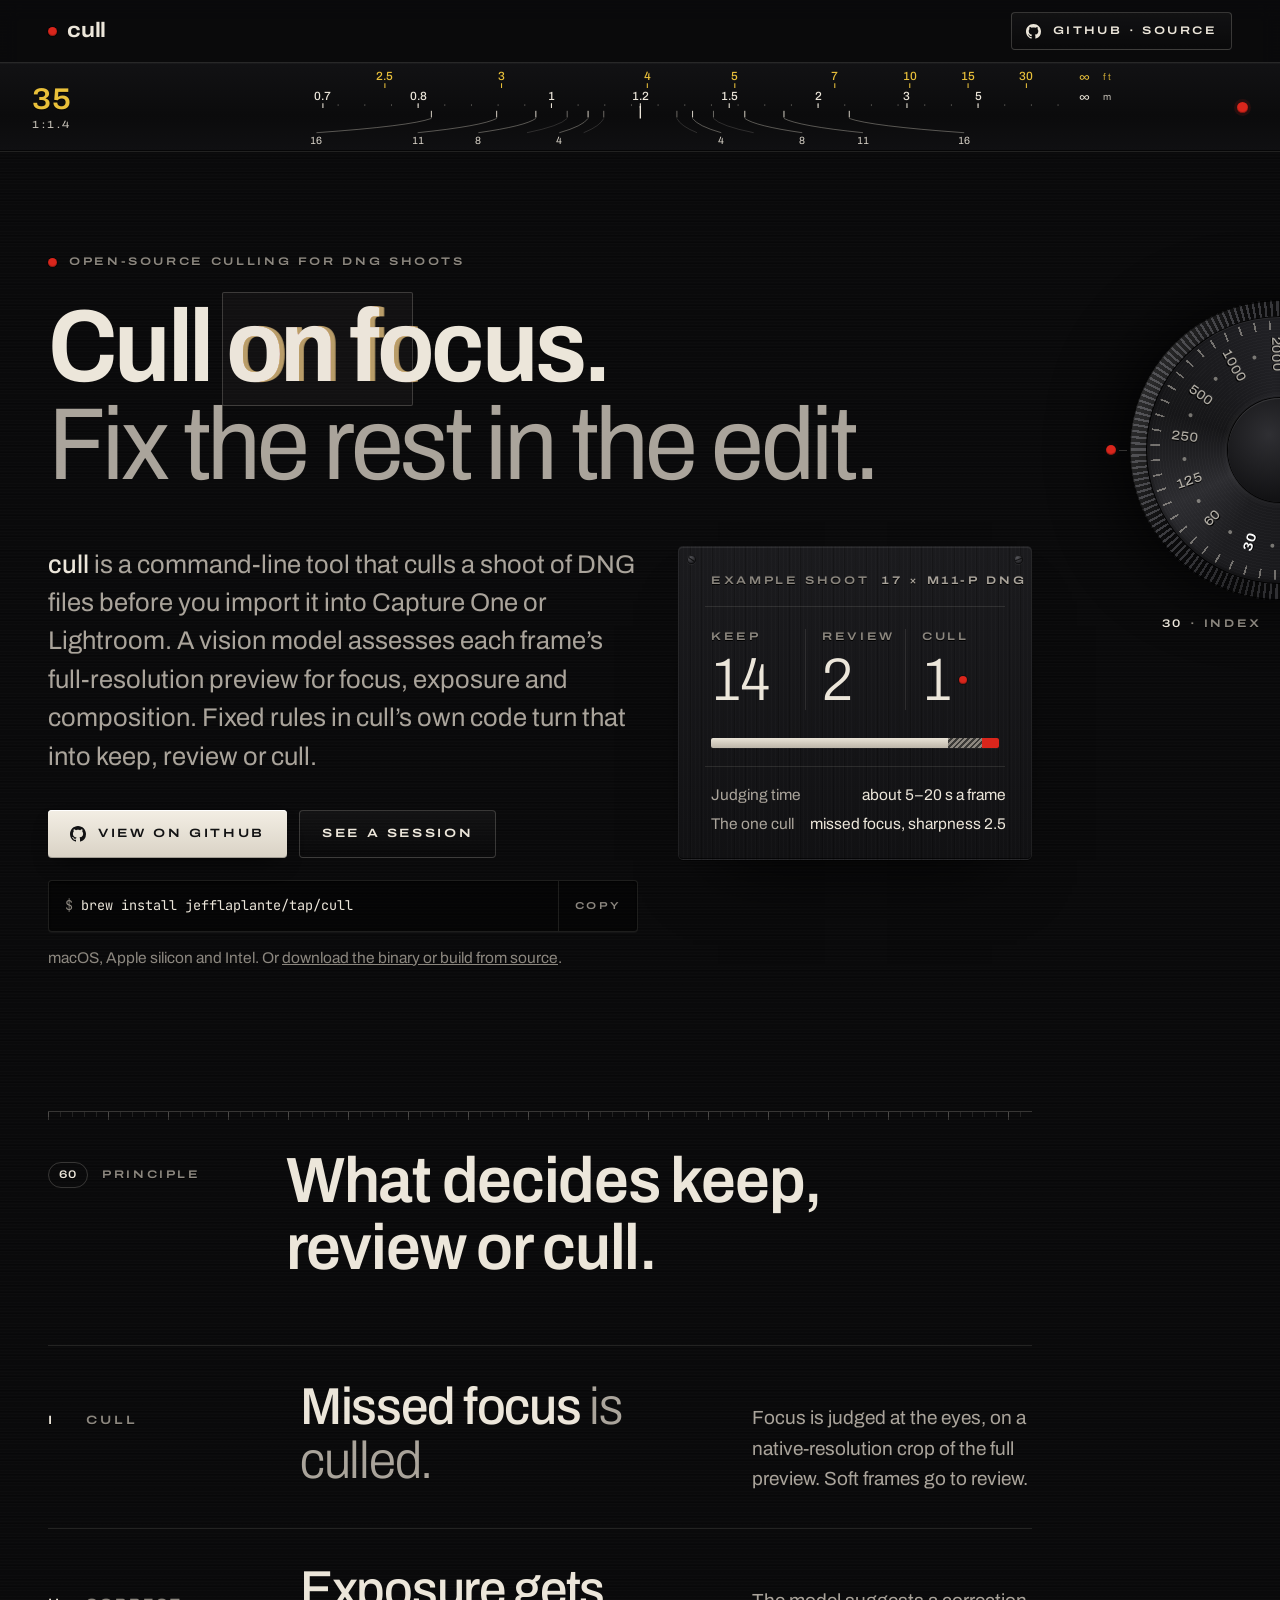
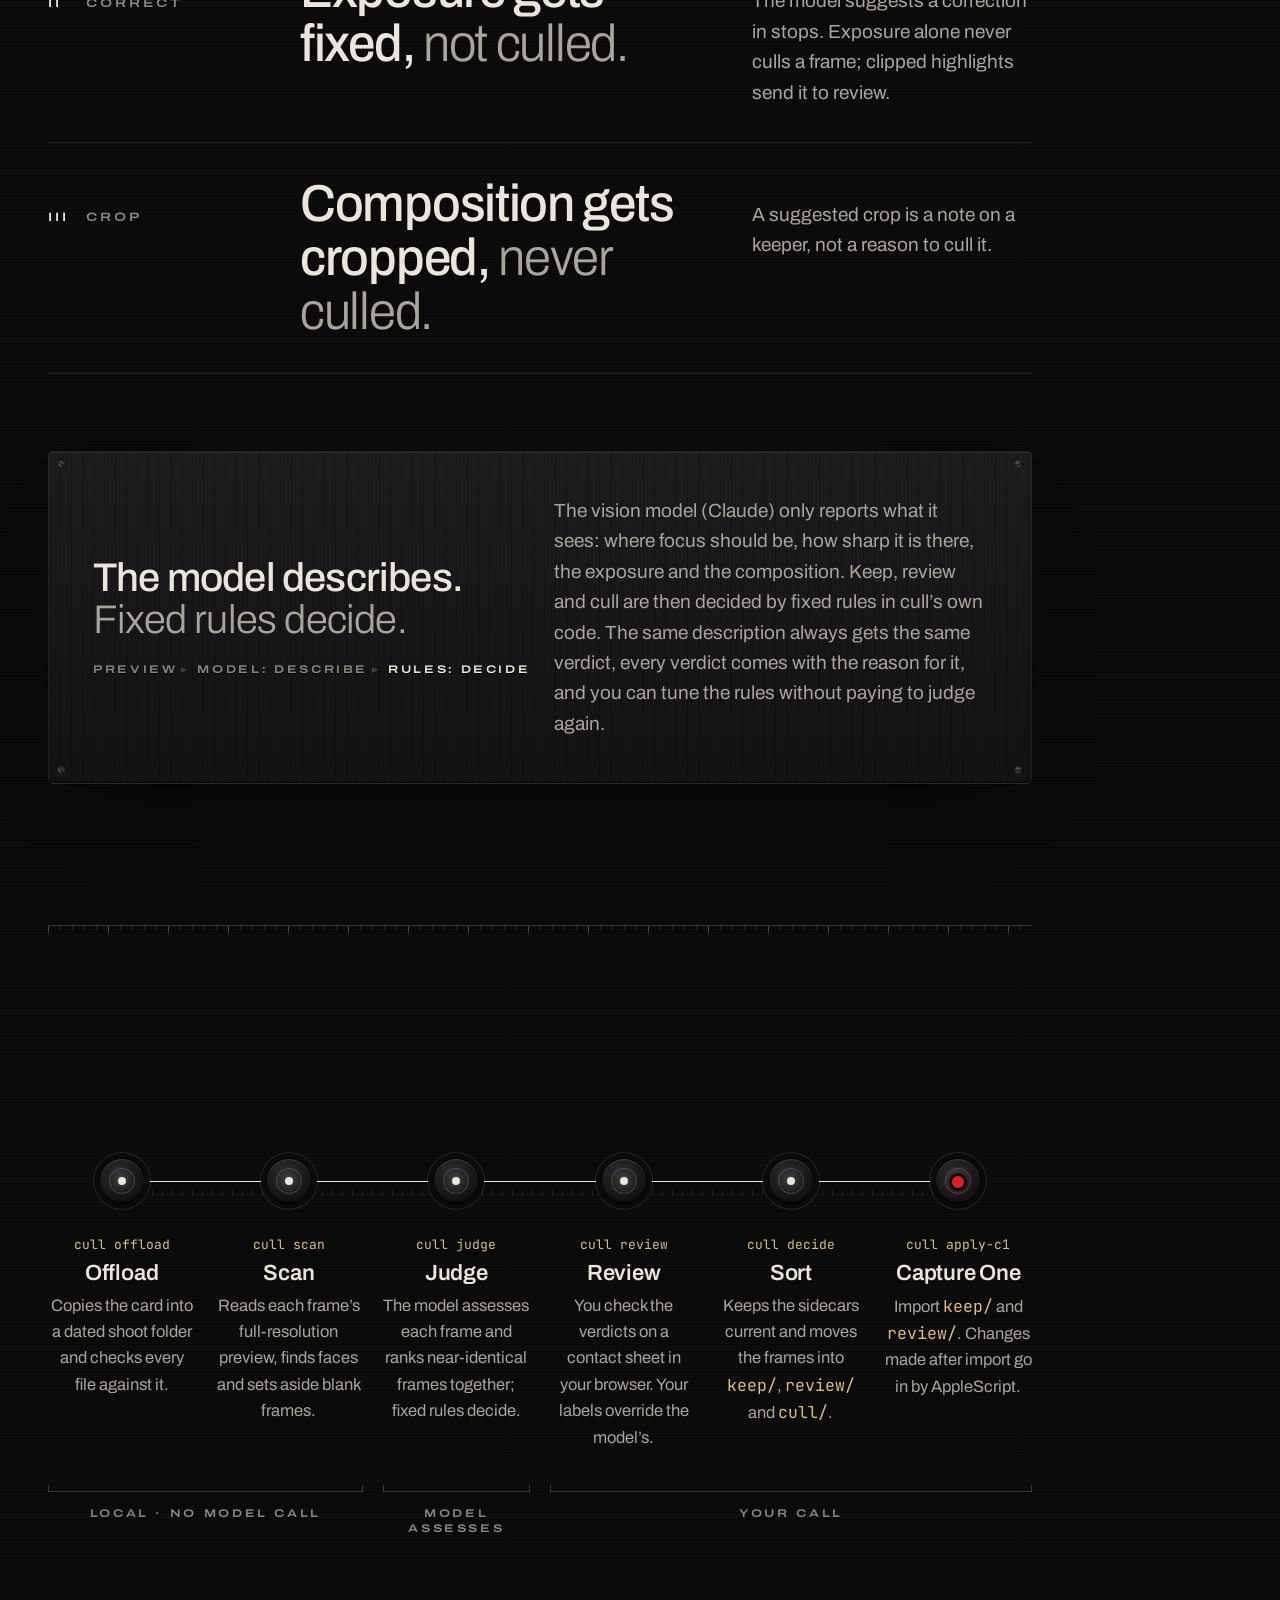
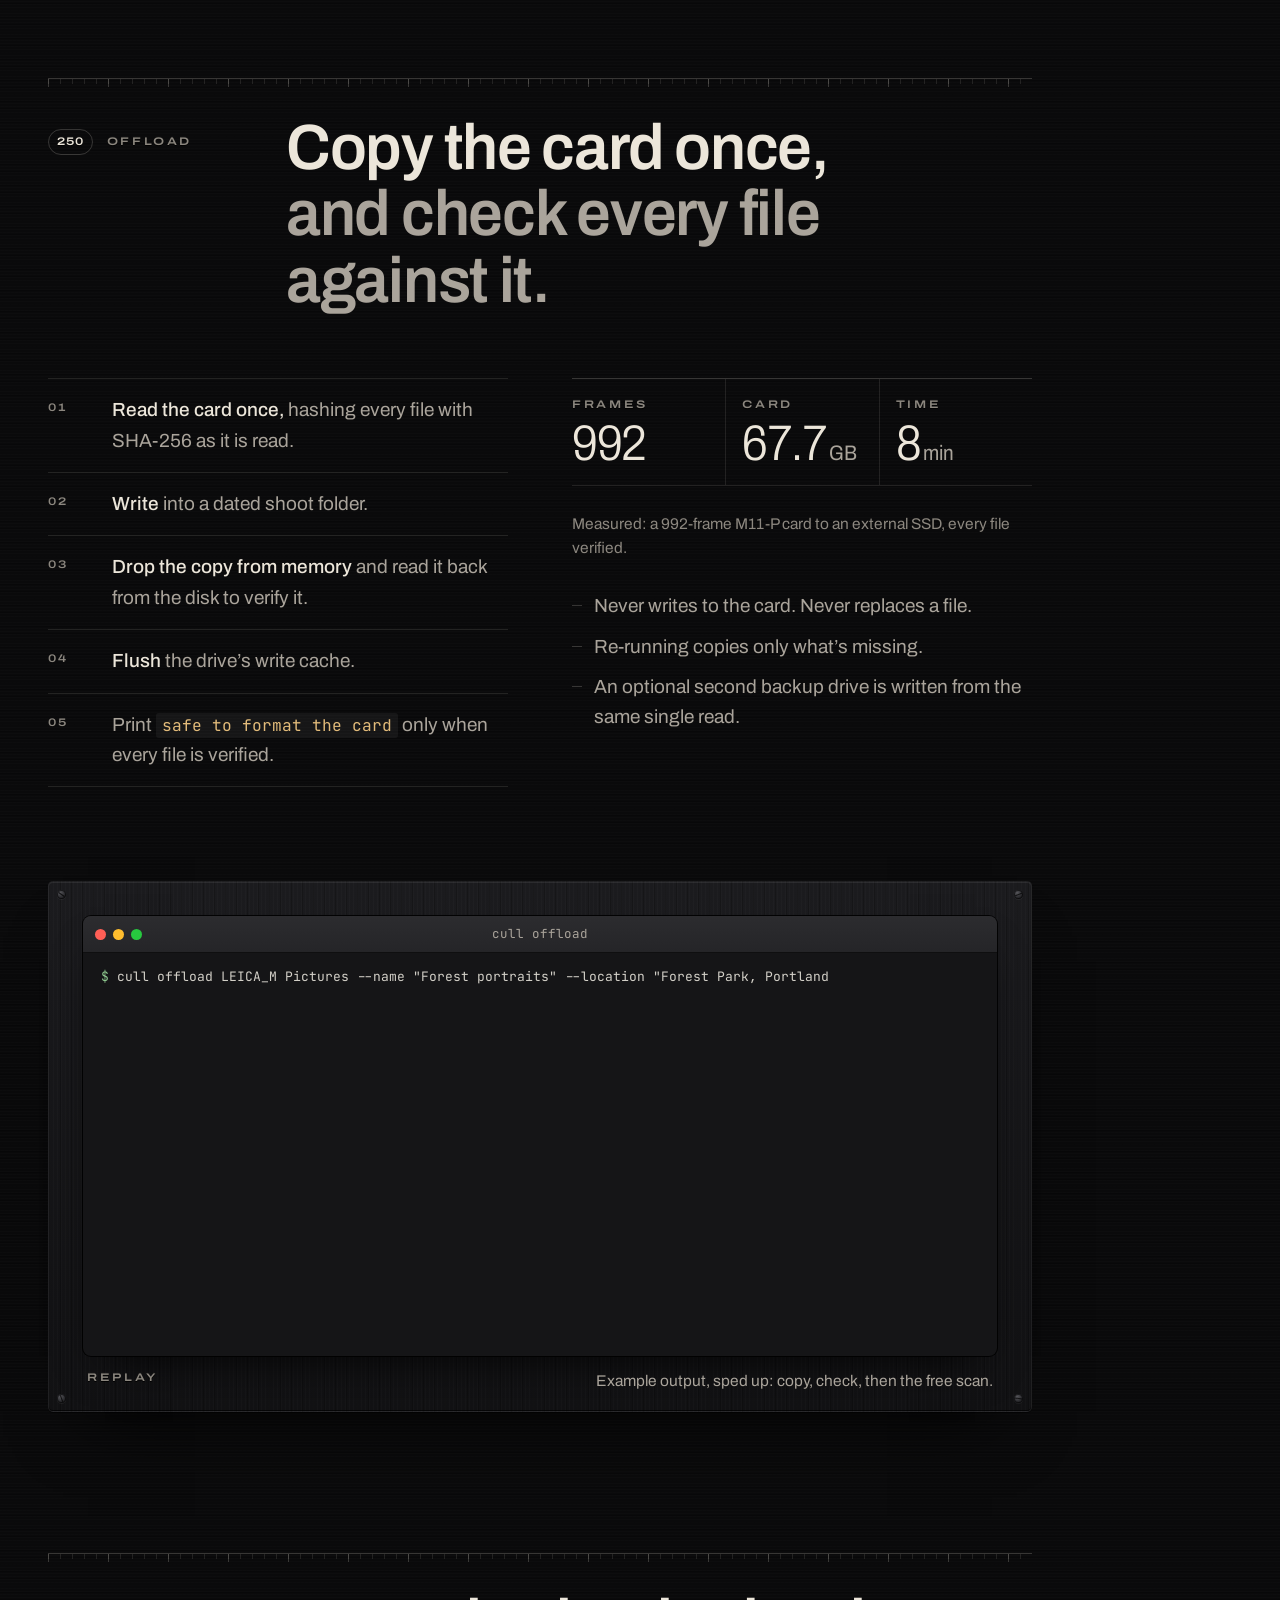
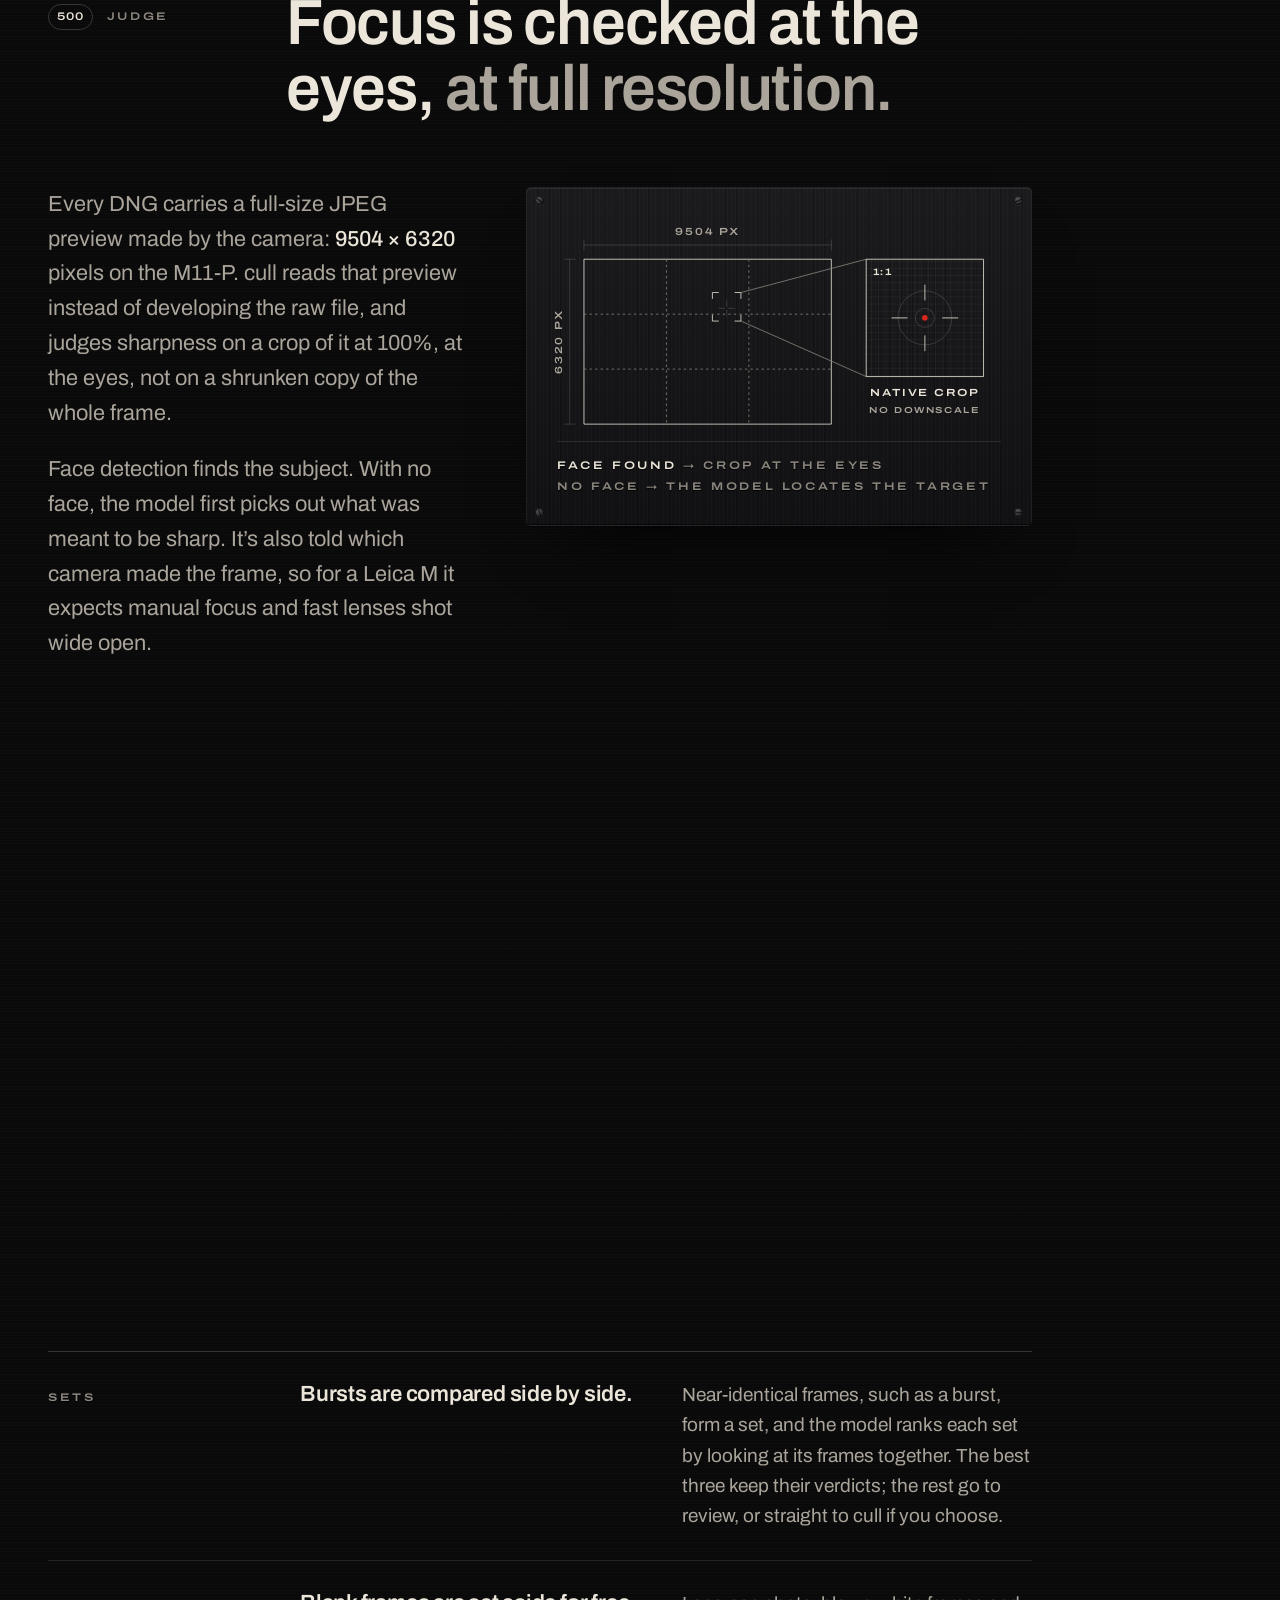
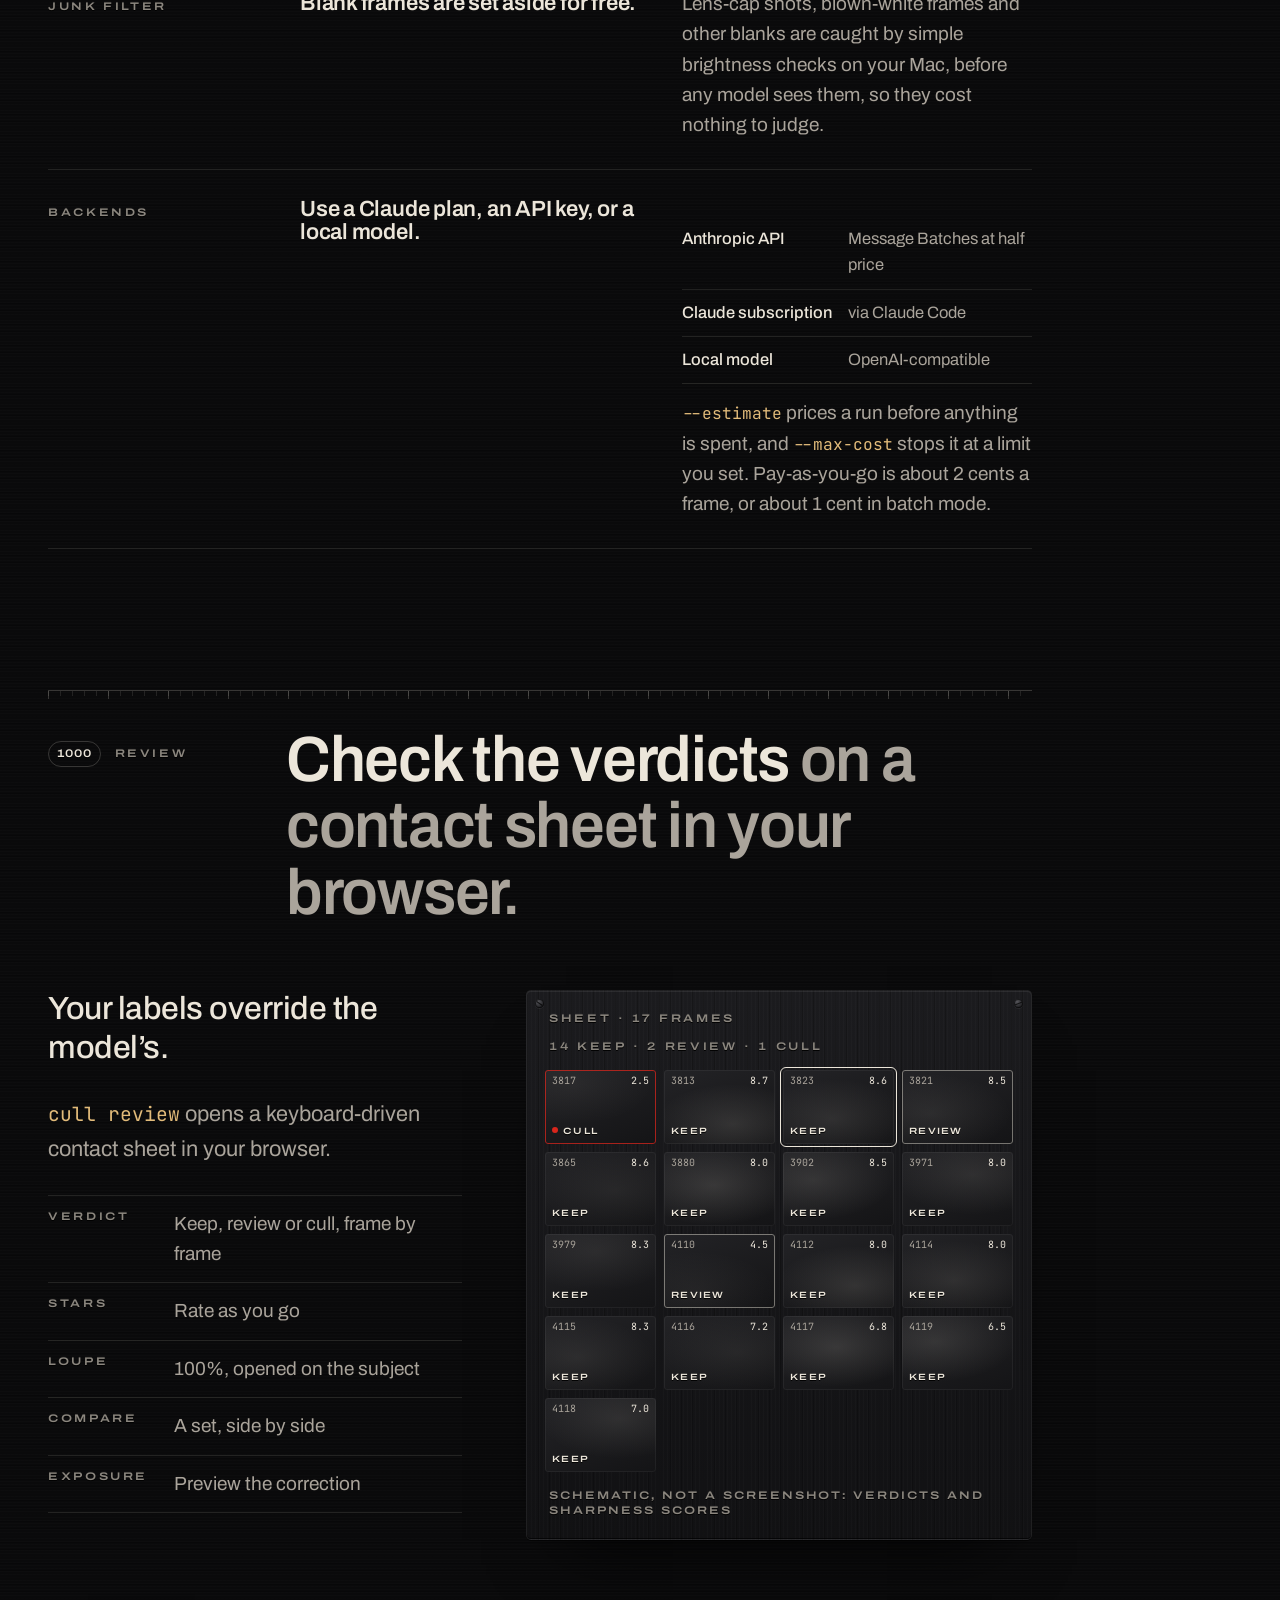
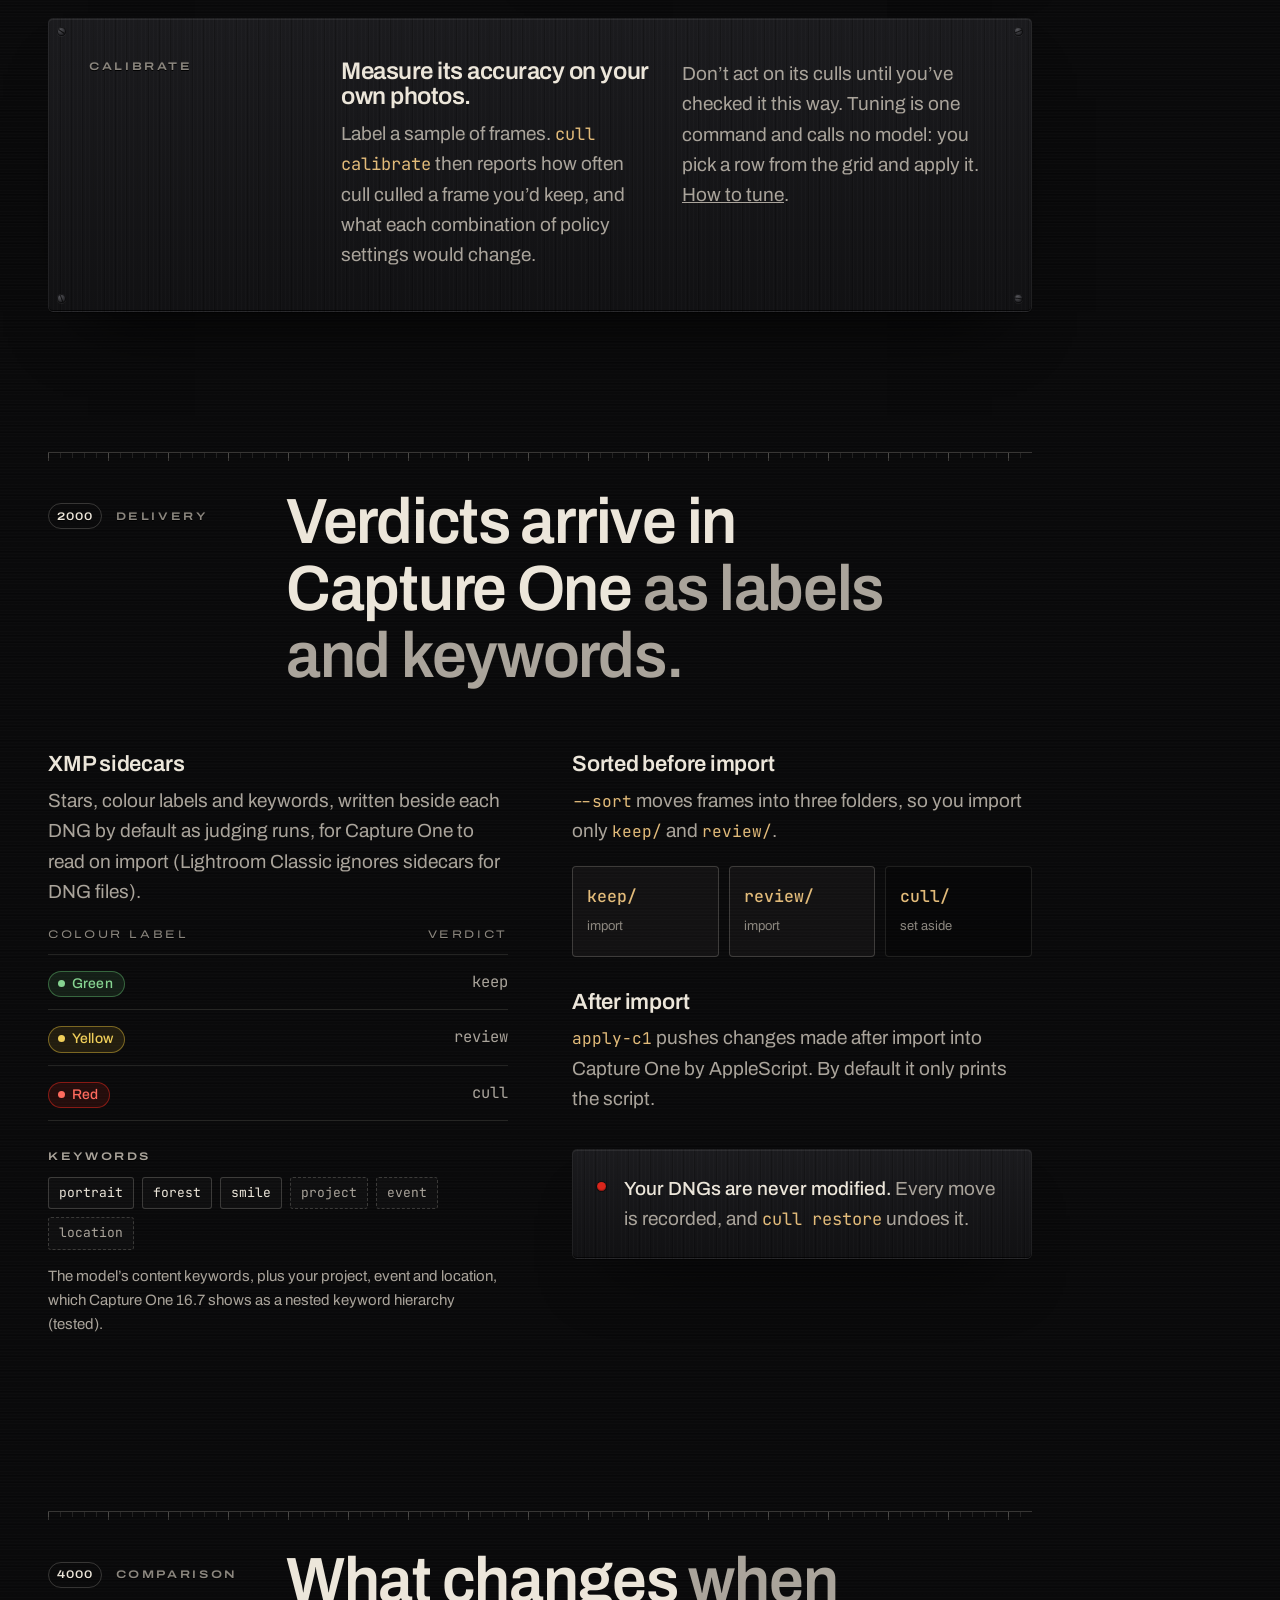
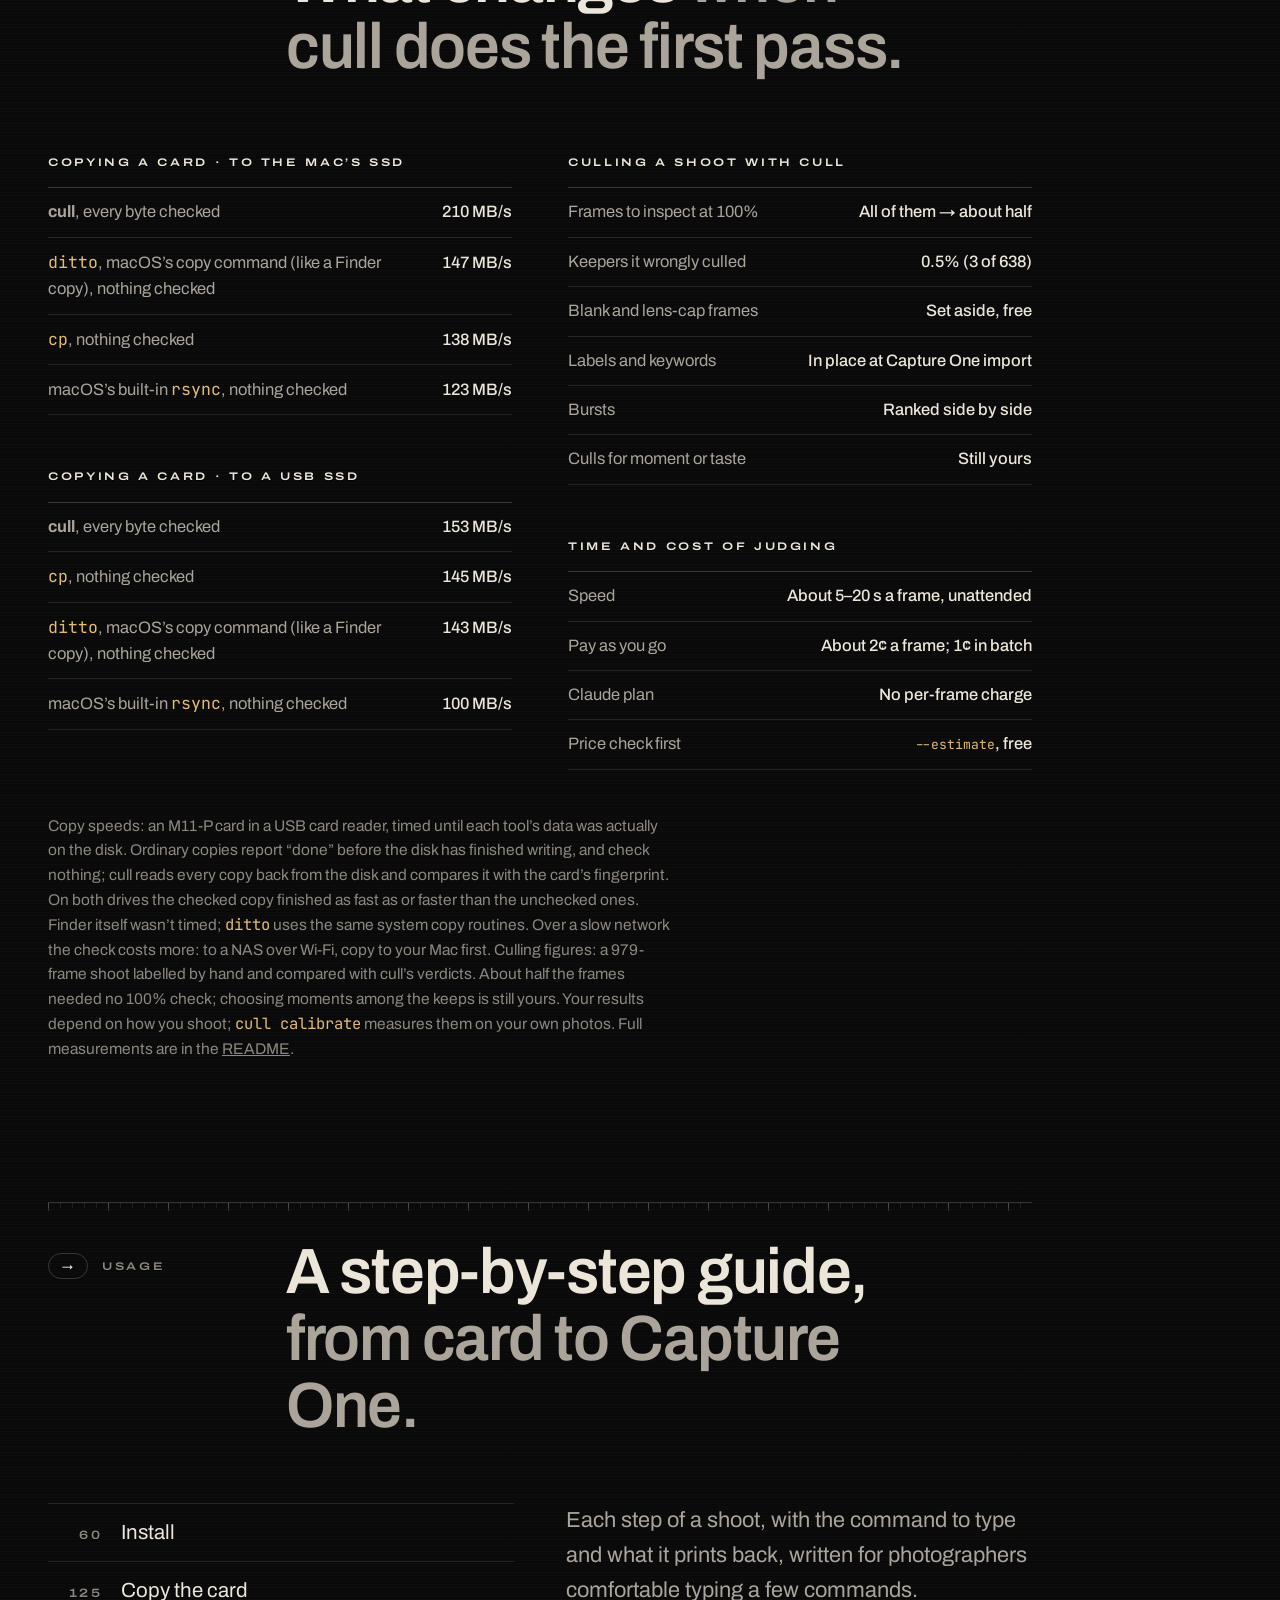
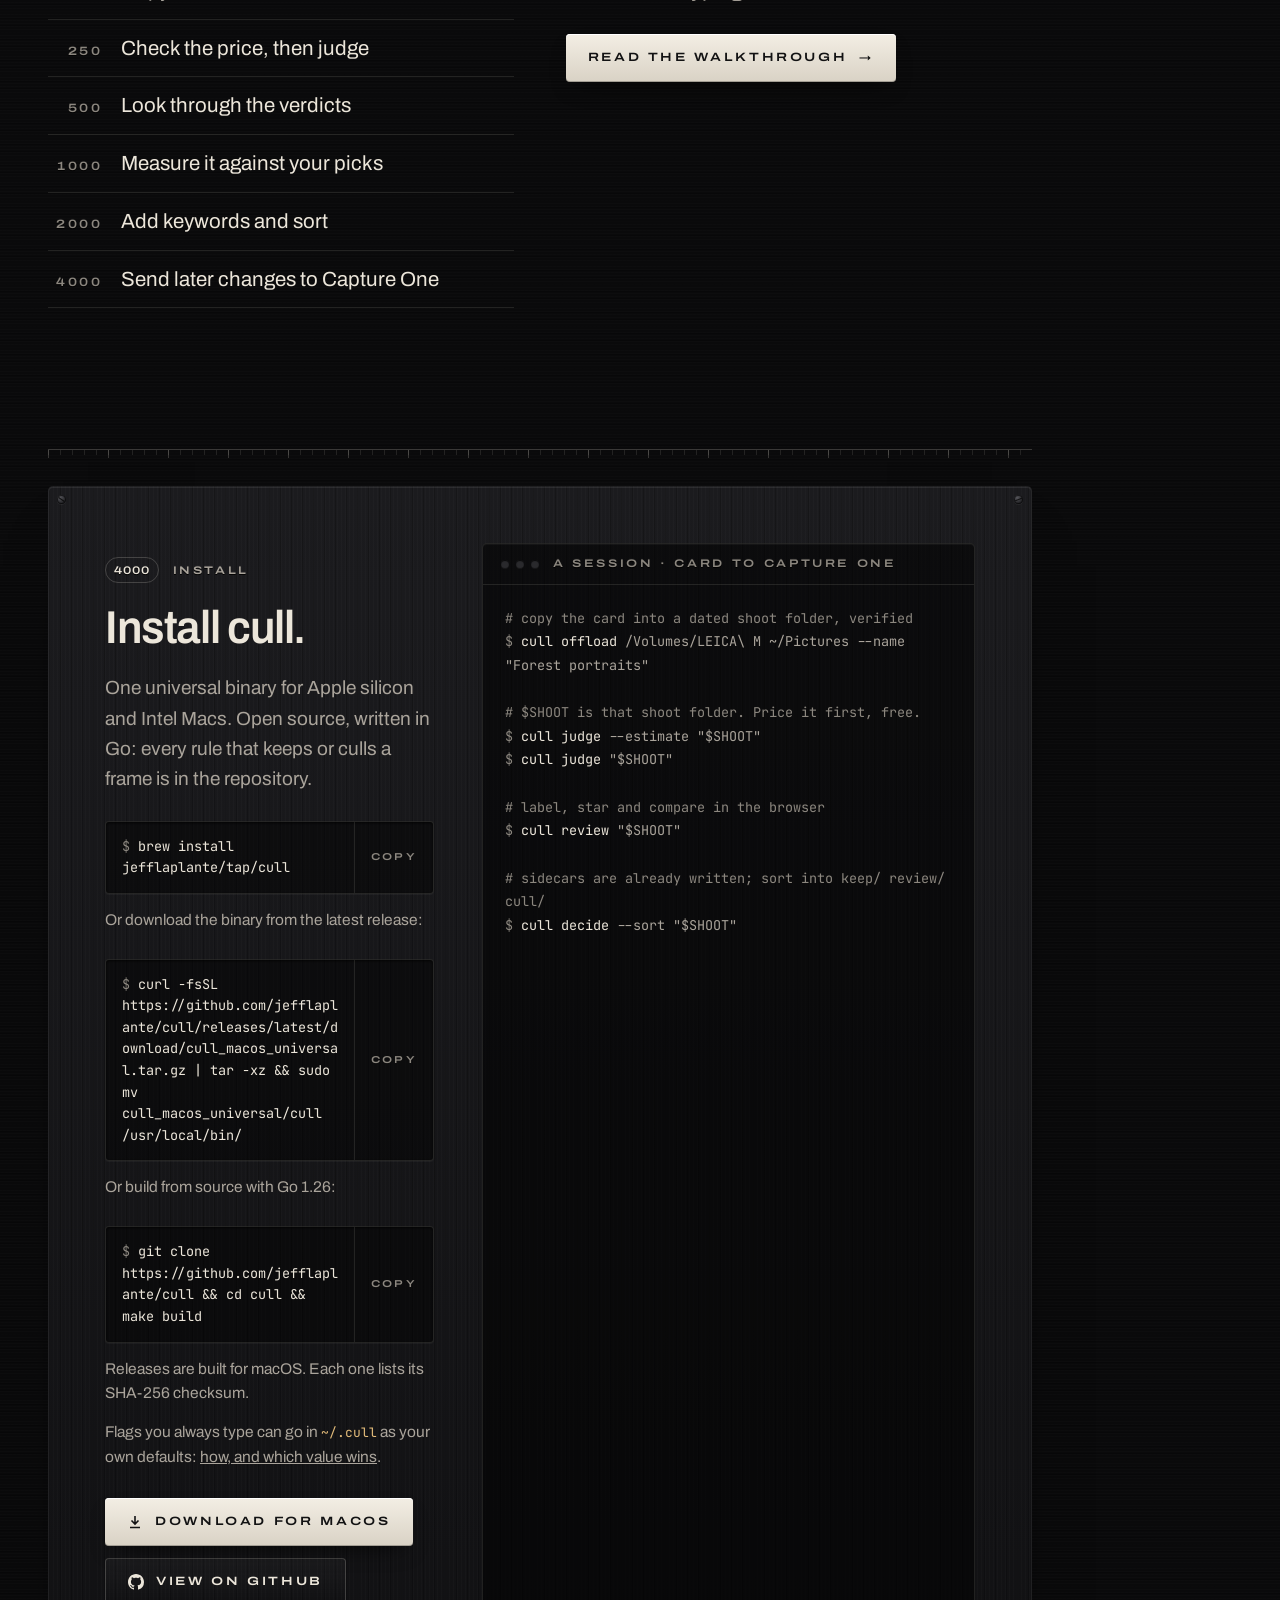
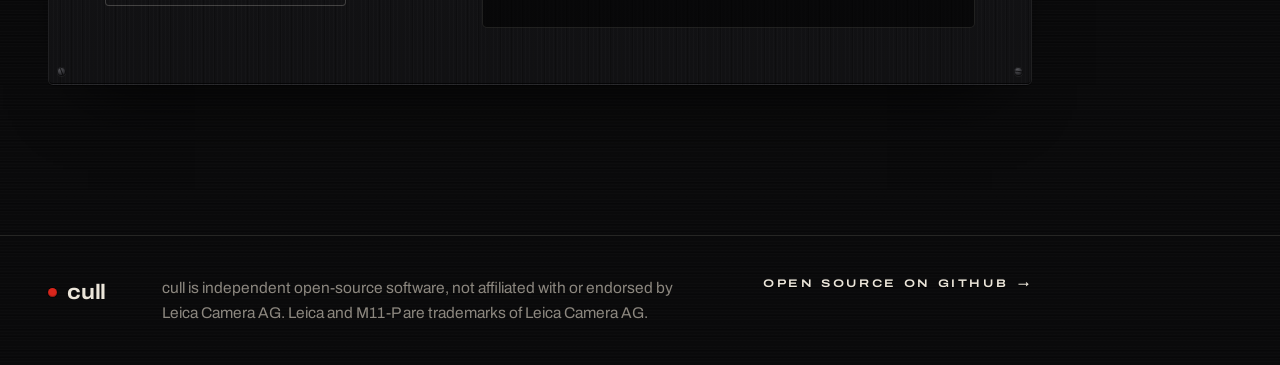
==== commit 9820c394: "Site for photographers: plain headlines, no run-specific text, how to tune after calibrate, colour-l" ====
--- a/index.html
+++ b/index.html
@@ -4,7 +4,7 @@
 <meta charset="utf-8">
 <meta name="viewport" content="width=device-width, initial-scale=1">
 <title>cull · culling for DNG shoots</title>
-<meta name="description" content="cull is an open-source command-line tool that culls a shoot of DNG files before import. A vision model assesses each frame; deterministic Go rules decide keep, review or cull.">
+<meta name="description" content="cull is an open-source command-line tool that culls a shoot of DNG files before import. A vision model assesses each frame; fixed rules decide keep, review or cull.">
 <meta name="color-scheme" content="dark">
 <meta name="theme-color" content="#0a0a0b">
 <link rel="icon" href="data:image/svg+xml,%3Csvg xmlns='http://www.w3.org/2000/svg' viewBox='0 0 32 32'%3E%3Crect width='32' height='32' rx='7' fill='%230a0a0b'/%3E%3Ccircle cx='16' cy='16' r='7' fill='%23d9261c'/%3E%3C/svg%3E">
@@ -35,7 +35,7 @@
         <li><a href="#judge" data-nav="judge">Judge</a></li>
         <li><a href="#review" data-nav="review">Review</a></li>
         <li><a href="#delivery" data-nav="delivery">Delivery</a></li>
-        <li><a href="#specification" data-nav="specification">Specification</a></li>
+        <li><a href="#specification" data-nav="specification">Comparison</a></li>
         <li><a href="#install" data-nav="install">Install</a></li>
         <li><a href="usage.html">Usage</a></li>
       </ul>
@@ -65,7 +65,7 @@
     </div>
     <div class="hero-grid">
       <div class="reveal">
-        <p class="lede"><strong>cull</strong> is a command-line tool that culls a shoot of DNG files before you import it into Capture One or Lightroom. A vision model assesses each frame&rsquo;s full-resolution preview for focus, exposure and composition. Fixed rules in Go turn that into keep, review or cull.</p>
+        <p class="lede"><strong>cull</strong> is a command-line tool that culls a shoot of DNG files before you import it into Capture One or Lightroom. A vision model assesses each frame&rsquo;s full-resolution preview for focus, exposure and composition. Fixed rules in cull&rsquo;s own code turn that into keep, review or cull.</p>
         <div class="cta-row">
           <a class="btn btn-primary" href="https://github.com/jefflaplante/cull">
             <svg width="16" height="16" viewBox="0 0 16 16" aria-hidden="true"><path fill="currentColor" d="M8 0C3.58 0 0 3.58 0 8c0 3.54 2.29 6.53 5.47 7.59.4.07.55-.17.55-.38 0-.19-.01-.82-.01-1.49-2.01.37-2.53-.49-2.69-.94-.09-.23-.48-.94-.82-1.13-.28-.15-.68-.52-.01-.53.63-.01 1.08.58 1.23.82.72 1.21 1.87.87 2.33.66.07-.52.28-.87.51-1.07-1.78-.2-3.64-.89-3.64-3.95 0-.87.31-1.59.82-2.15-.08-.2-.36-1.02.08-2.12 0 0 .67-.21 2.2.82.64-.18 1.32-.27 2-.27s1.36.09 2 .27c1.53-1.04 2.2-.82 2.2-.82.44 1.1.16 1.92.08 2.12.51.56.82 1.27.82 2.15 0 3.07-1.87 3.75-3.65 3.95.29.25.54.73.54 1.48 0 1.07-.01 1.93-.01 2.2 0 .21.15.46.55.38A8.01 8.01 0 0 0 16 8c0-4.42-3.58-8-8-8Z"/></svg>
@@ -83,7 +83,7 @@
       <aside class="plate readout reveal" aria-labelledby="h-readout">
         <span class="screw tl" aria-hidden="true"></span><span class="screw tr" aria-hidden="true"></span>
         <div class="readout-head">
-          <h2 class="eng" id="h-readout">Recorded run</h2>
+          <h2 class="eng" id="h-readout">Example shoot</h2>
           <span class="eng"><span class="num">17</span> × <span class="nb">M11-P</span> DNG</span>
         </div>
         <dl class="tally">
@@ -93,7 +93,7 @@
         </dl>
         <div class="meter" aria-hidden="true"><i class="m-k"></i><i class="m-r"></i><i class="m-c"></i></div>
         <div class="readout-foot">
-          <div class="row"><span>Frames judged</span><span class="num">17, in under 2 min</span></div>
+          <div class="row"><span>Judging time</span><span>about 5&ndash;20 s a frame</span></div>
           <div class="row"><span>The one cull</span><span>missed focus, sharpness <span class="num">2.5</span></span></div>
         </div>
       </aside>
@@ -107,7 +107,7 @@
     <div class="rule" aria-hidden="true"></div>
     <header class="sec-head reveal">
       <p class="sec-no eng"><b>60</b> Principle</p>
-      <h2 id="h-principle">Three priorities, in order.</h2>
+      <h2 id="h-principle">What decides keep, review or cull.</h2>
     </header>
     <ol class="creed">
       <li class="reveal">
@@ -130,12 +130,12 @@
     <div class="plate decides reveal">
       <span class="screw tl" aria-hidden="true"></span><span class="screw tr" aria-hidden="true"></span><span class="screw bl" aria-hidden="true"></span><span class="screw br" aria-hidden="true"></span>
       <div>
-        <h3>The model assesses.<br><span>Go decides.</span></h3>
+        <h3>The model describes.<br><span>Fixed rules decide.</span></h3>
         <div class="flow" aria-hidden="true">
-          <span class="eng">Preview</span><i></i><span class="eng">Model: assess</span><i></i><span class="eng" style="color:var(--text)">Go: decide</span>
-        </div>
-      </div>
-      <p>The vision model (Claude) only reports what it sees: where focus should be, how sharp it is there, the exposure, the composition. Keep, review and cull are decided by deterministic rules in Go. The same assessment always gets the same decision, and you can read the rule that made it.</p>
+          <span class="eng">Preview</span><i></i><span class="eng">Model: describe</span><i></i><span class="eng" style="color:var(--text)">Rules: decide</span>
+        </div>
+      </div>
+      <p>The vision model (Claude) only reports what it sees: where focus should be, how sharp it is there, the exposure and the composition. Keep, review and cull are then decided by fixed rules in cull&rsquo;s own code. The same description always gets the same verdict, every verdict comes with the reason for it, and you can tune the rules without paying to judge again.</p>
     </div>
   </div>
 </section>
@@ -147,7 +147,7 @@
     <header class="sec-head reveal">
       <p class="sec-no eng"><b>125</b> Pipeline</p>
       <div>
-        <h2 id="h-pipeline">From card to catalogue, <span>in six steps.</span></h2>
+        <h2 id="h-pipeline">Six steps, <span>from memory card to Capture One.</span></h2>
       </div>
     </header>
 
@@ -171,8 +171,8 @@
         <span class="node" aria-hidden="true"></span>
         <code class="cmd">cull judge</code>
         <h3>Judge</h3>
-        <p>The model assesses each frame and ranks near-identical frames together; Go rules decide.</p>
-        <span class="phase eng">Model assesses · Go decides</span>
+        <p>The model assesses each frame and ranks near-identical frames together; fixed rules decide.</p>
+        <span class="phase eng">Model assesses · rules decide</span>
       </li>
       <li class="station" style="--i:3">
         <span class="node" aria-hidden="true"></span>
@@ -214,7 +214,7 @@
     <header class="sec-head reveal">
       <p class="sec-no eng"><b>250</b> Offload</p>
       <div>
-        <h2 id="h-offload">Read the card once. <span>Verify every file.</span></h2>
+        <h2 id="h-offload">Copy the card once, <span>and check every file against it.</span></h2>
       </div>
     </header>
 
@@ -247,7 +247,7 @@
       <span class="screw tl" aria-hidden="true"></span><span class="screw tr" aria-hidden="true"></span><span class="screw bl" aria-hidden="true"></span><span class="screw br" aria-hidden="true"></span>
         <figure class="shot">
         <div class="replay" data-replay="offload" data-title="cull offload"><img class="replay-fallback" src="img/offload-scanning.png" width="972" height="306" decoding="async" loading="lazy" alt="The scan after offload: frames listed with their 9504x6320 preview and a detected face score."></div>
-        <figcaption><span class="eng">Replay</span><span>The recorded run: copy, verify, then the free scan. Sped up; the text is what it printed.</span></figcaption>
+        <figcaption><span class="eng">Replay</span><span>Example output, sped up: copy, check, then the free scan.</span></figcaption>
       </figure>
     </div>
   </div>
@@ -260,14 +260,14 @@
     <header class="sec-head reveal">
       <p class="sec-no eng"><b>500</b> Judge</p>
       <div>
-        <h2 id="h-judge">Judged at the eyes, <span>at full resolution.</span></h2>
+        <h2 id="h-judge">Focus is checked at the eyes, <span>at full resolution.</span></h2>
       </div>
     </header>
 
     <div class="split wide-r">
       <div class="reveal">
-        <p class="lede">cull reads the embedded JPEG preview inside each DNG: <strong>9504 × 6320</strong> on the <span class="nb">M11-P</span>. Sharpness is judged on a native-resolution crop at the eyes, not on a downscaled frame.</p>
-        <p class="lede">Face detection finds the subject. Without a face, the model first locates what was meant to be sharp. The prompt names the camera, so for a Leica M it expects manual focus and fast lenses shot wide open.</p>
+        <p class="lede">Every DNG carries a full-size JPEG preview made by the camera: <strong>9504 × 6320</strong> pixels on the <span class="nb">M11-P</span>. cull reads that preview instead of developing the raw file, and judges sharpness on a crop of it at 100%, at the eyes, not on a shrunken copy of the whole frame.</p>
+        <p class="lede">Face detection finds the subject. With no face, the model first picks out what was meant to be sharp. It&rsquo;s also told which camera made the frame, so for a Leica M it expects manual focus and fast lenses shot wide open.</p>
       </div>
       <figure class="plate diagram reveal" style="margin:0">
         <span class="screw tl" aria-hidden="true"></span><span class="screw tr" aria-hidden="true"></span><span class="screw bl" aria-hidden="true"></span><span class="screw br" aria-hidden="true"></span>
@@ -333,27 +333,26 @@
     <div class="split" style="margin-top:clamp(48px,6vw,80px)">
       <figure class="plate shot pad reveal" style="grid-column:1/-1">
         <div class="replay" data-replay="judge" data-title="cull judge"><img class="replay-fallback" src="img/judge-ranking.png" width="1026" height="566" decoding="async" loading="lazy" alt="cull judge after a full run: 17 frames with verdicts and scores; keep 14, review 2, cull 1."></div>
-        <figcaption><span class="eng">Replay</span><span>The recorded run: 17 frames judged, then two sets ranked. 14 keep, 2 review, 1 cull. Sped up; the text is what it printed.</span></figcaption>
+        <figcaption><span class="eng">Replay</span><span>Example output, sped up: each frame&rsquo;s verdict and scores, then the bursts ranked.</span></figcaption>
       </figure>
     </div>
 
     <div class="facts">
       <div class="fact reveal">
         <span class="eng">Sets</span>
-        <h3>Best of a burst, side by side.</h3>
-        <p>Frames with near-identical framing, such as a burst, form a set, and the model ranks each set side by side. The best three keep their verdicts; the rest go to review.</p>
+        <h3>Bursts are compared side by side.</h3>
+        <p>Near-identical frames, such as a burst, form a set, and the model ranks each set by looking at its frames together. The best three keep their verdicts; the rest go to review, or straight to cull if you choose.</p>
       </div>
       <div class="fact reveal">
         <span class="eng">Junk filter</span>
-        <h3>Blank frames cost nothing.</h3>
+        <h3>Blank frames are set aside for free.</h3>
         <div>
-          <p>Lens-cap, blown-white and blank frames are set aside without a model call.</p>
-          <p>Tested on 992 real frames: every real frame cleared the thresholds by a wide margin, and the one blank frame was caught.</p>
+          <p>Lens-cap shots, blown-white frames and other blanks are caught by simple brightness checks on your Mac, before any model sees them, so they cost nothing to judge.</p>
         </div>
       </div>
       <div class="fact reveal">
         <span class="eng">Backends</span>
-        <h3>Choose who runs the model.</h3>
+        <h3>Use a Claude plan, an API key, or a local model.</h3>
         <div>
           <table class="backends">
             <caption class="sr-only">Model backends</caption>
@@ -363,7 +362,7 @@
               <tr><th scope="row">Local model</th><td>OpenAI-compatible</td></tr>
             </tbody>
           </table>
-          <p style="margin-top:14px"><code>--estimate</code> prices a run before anything is spent, and <code>--max-cost</code> stops it at a limit. The 17-frame shoot was estimated at $0.37 at list price.</p>
+          <p style="margin-top:14px"><code>--estimate</code> prices a run before anything is spent, and <code>--max-cost</code> stops it at a limit you set. Pay-as-you-go is about 2 cents a frame, or about 1 cent in batch mode.</p>
         </div>
       </div>
     </div>
@@ -377,7 +376,7 @@
     <header class="sec-head reveal">
       <p class="sec-no eng"><b>1000</b> Review</p>
       <div>
-        <h2 id="h-review">Check every verdict <span>on a contact sheet.</span></h2>
+        <h2 id="h-review">Check the verdicts <span>on a contact sheet in your browser.</span></h2>
       </div>
     </header>
 
@@ -401,7 +400,7 @@
           <span class="eng"><span class="num">14</span> keep · <span class="num">2</span> review · <span class="num">1</span> cull</span>
         </div>
         <ul class="tiles" id="tiles" aria-hidden="true"></ul>
-        <figcaption class="eng" style="padding:16px 4px 2px;letter-spacing:.18em">Schematic, not a screenshot: the recorded run&rsquo;s verdicts and sharpness scores</figcaption>
+        <figcaption class="eng" style="padding:16px 4px 2px;letter-spacing:.18em">Schematic, not a screenshot: verdicts and sharpness scores</figcaption>
       </figure>
     </div>
 
@@ -409,10 +408,10 @@
       <span class="screw tl" aria-hidden="true"></span><span class="screw tr" aria-hidden="true"></span><span class="screw bl" aria-hidden="true"></span><span class="screw br" aria-hidden="true"></span>
       <span class="eng">Calibrate</span>
       <div>
-        <h3>Calibrate before you trust it.</h3>
+        <h3>Measure its accuracy on your own photos.</h3>
         <p>Label a sample of frames. <code style="font-size:.9em">cull calibrate</code> then reports how often cull culled a frame you&rsquo;d keep, and what each combination of policy settings would change.</p>
       </div>
-      <p>Nothing should auto-apply until it&rsquo;s calibrated. The rules are code, so tuning them means moving a threshold, not rewording a prompt.</p>
+      <p>Don&rsquo;t act on its culls until you&rsquo;ve checked it this way. Tuning is one command and calls no model: you pick a row from the grid and apply it. <a href="usage.html#tune">How to tune</a>.</p>
     </div>
   </div>
 </section>
@@ -424,7 +423,7 @@
     <header class="sec-head reveal">
       <p class="sec-no eng"><b>2000</b> Delivery</p>
       <div>
-        <h2 id="h-delivery">Into Capture One <span>as sidecars and keywords.</span></h2>
+        <h2 id="h-delivery">Verdicts arrive in Capture One <span>as labels and keywords.</span></h2>
       </div>
     </header>
 
@@ -432,14 +431,14 @@
       <div class="reveal">
         <div class="sub">
           <h3>XMP sidecars</h3>
-          <p>Stars, colour labels and keywords, written beside each DNG by default as judging runs, for your editor to read on import.</p>
+          <p>Stars, colour labels and keywords, written beside each DNG by default as judging runs, for Capture One to read on import (Lightroom Classic ignores sidecars for DNG files).</p>
           <table class="labels-tbl">
             <caption class="sr-only">Colour labels by verdict</caption>
             <thead><tr><th scope="col" class="eng">Colour label</th><th scope="col" class="eng" style="text-align:right">Verdict</th></tr></thead>
             <tbody>
-              <tr><td>Green</td><td>keep</td></tr>
-              <tr><td>Yellow</td><td>review</td></tr>
-              <tr><td><span class="dot" aria-hidden="true" style="width:7px;height:7px;margin-right:8px;vertical-align:1px"></span>Red</td><td>cull</td></tr>
+              <tr><td><span class="lbl g">Green</span></td><td>keep</td></tr>
+              <tr><td><span class="lbl y">Yellow</span></td><td>review</td></tr>
+              <tr><td><span class="lbl r">Red</span></td><td>cull</td></tr>
             </tbody>
           </table>
           <p class="eng" style="margin:0">Keywords</p>
@@ -475,83 +474,61 @@
 </section>
 
 <!-- 125 · SPECIFICATION -->
-<section class="sec" id="specification" data-n="4000" data-name="Specification" aria-labelledby="h-spec">
-  <div class="wrap">
-    <div class="rule" aria-hidden="true"></div>
-    <header class="sec-head reveal">
-      <p class="sec-no eng"><b>4000</b> Specification</p>
-      <div>
-        <h2 id="h-spec">Measured <span>on real <span class="nb">M11-P</span> files.</span></h2>
+<section class="sec" id="specification" data-n="4000" data-name="Comparison" aria-labelledby="h-spec">
+  <div class="wrap">
+    <div class="rule" aria-hidden="true"></div>
+    <header class="sec-head reveal">
+      <p class="sec-no eng"><b>4000</b> Comparison</p>
+      <div>
+        <h2 id="h-spec">What changes <span>when cull does the first pass.</span></h2>
       </div>
     </header>
 
     <div class="spec reveal">
       <div>
         <table>
-          <caption><span class="eng">Input</span></caption>
+          <caption><span class="eng">Copying a card · to the Mac&rsquo;s SSD</span></caption>
           <tbody>
-            <tr><th scope="row">File format</th><td>DNG</td></tr>
-            <tr><th scope="row">Image assessed</th><td>Embedded JPEG preview</td></tr>
-            <tr><th scope="row">Preview size, <span class="nb">M11-P</span></th><td>9504 × 6320 px</td></tr>
-            <tr><th scope="row">Sharpness crop</th><td>Native resolution</td></tr>
-            <tr><th scope="row">Changes to your DNGs</th><td>None</td></tr>
+            <tr><th scope="row"><strong>cull</strong>, every byte checked</th><td class="nw">210 MB/s</td></tr>
+            <tr><th scope="row"><code>ditto</code>, macOS&rsquo;s copy command (like a Finder copy), nothing checked</th><td class="nw">147 MB/s</td></tr>
+            <tr><th scope="row"><code>cp</code>, nothing checked</th><td class="nw">138 MB/s</td></tr>
+            <tr><th scope="row">macOS&rsquo;s built-in <code>rsync</code>, nothing checked</th><td class="nw">123 MB/s</td></tr>
           </tbody>
         </table>
         <table>
-          <caption><span class="eng">Offload · measured</span></caption>
+          <caption><span class="eng">Copying a card · to a USB SSD</span></caption>
           <tbody>
-            <tr><th scope="row">Card</th><td>992 frames · 67.7 GB</td></tr>
-            <tr><th scope="row">Destination</th><td>External SSD</td></tr>
-            <tr><th scope="row">Time</th><td>8 min</td></tr>
-            <tr><th scope="row">Hash</th><td>SHA-256, while reading</td></tr>
-            <tr><th scope="row">Verification</th><td>Read back from disk, every file</td></tr>
-            <tr><th scope="row">Writes to the card</th><td>None</td></tr>
-            <tr><th scope="row">Second backup</th><td>Optional, same single read</td></tr>
+            <tr><th scope="row"><strong>cull</strong>, every byte checked</th><td class="nw">153 MB/s</td></tr>
+            <tr><th scope="row"><code>cp</code>, nothing checked</th><td class="nw">145 MB/s</td></tr>
+            <tr><th scope="row"><code>ditto</code>, macOS&rsquo;s copy command (like a Finder copy), nothing checked</th><td class="nw">143 MB/s</td></tr>
+            <tr><th scope="row">macOS&rsquo;s built-in <code>rsync</code>, nothing checked</th><td class="nw">100 MB/s</td></tr>
+          </tbody>
+        </table>
+      </div>
+      <div>
+        <table>
+          <caption><span class="eng">Culling a shoot with cull</span></caption>
+          <tbody>
+            <tr><th scope="row">Frames to inspect at 100%</th><td>All of them &rarr; about half</td></tr>
+            <tr><th scope="row">Keepers it wrongly culled</th><td>0.5% (3 of 638)</td></tr>
+            <tr><th scope="row">Blank and lens-cap frames</th><td>Set aside, free</td></tr>
+            <tr><th scope="row">Labels and keywords</th><td>In place at Capture One import</td></tr>
+            <tr><th scope="row">Bursts</th><td>Ranked side by side</td></tr>
+            <tr><th scope="row">Culls for moment or taste</th><td>Still yours</td></tr>
           </tbody>
         </table>
         <table>
-          <caption><span class="eng">Junk filter · measured</span></caption>
+          <caption><span class="eng">Time and cost of judging</span></caption>
           <tbody>
-            <tr><th scope="row">Real frames tested</th><td>992</td></tr>
-            <tr><th scope="row">Model calls</th><td>0</td></tr>
-            <tr><th scope="row">Blank frames caught</th><td>1 of 1</td></tr>
+            <tr><th scope="row">Speed</th><td>About 5&ndash;20 s a frame, unattended</td></tr>
+            <tr><th scope="row">Pay as you go</th><td>About 2&cent; a frame; 1&cent; in batch</td></tr>
+            <tr><th scope="row">Claude plan</th><td>No per-frame charge</td></tr>
+            <tr><th scope="row">Price check first</th><td><code>--estimate</code>, free</td></tr>
           </tbody>
         </table>
       </div>
-      <div>
-        <table>
-          <caption><span class="eng">Judge · recorded run</span></caption>
-          <tbody>
-            <tr><th scope="row">Frames</th><td>17</td></tr>
-            <tr><th scope="row">Time</th><td>Under 2 min</td></tr>
-            <tr><th scope="row">Keep / review / cull</th><td>14 / 2 / 1</td></tr>
-            <tr><th scope="row">Cull reason</th><td>Missed focus, sharpness 2.5</td></tr>
-            <tr><th scope="row">Estimate, 17 frames</th><td>$0.37 list price</td></tr>
-          </tbody>
-        </table>
-        <table>
-          <caption><span class="eng">Backends</span></caption>
-          <tbody>
-            <tr><th scope="row">Anthropic API</th><td>Message Batches, half price</td></tr>
-            <tr><th scope="row">Claude subscription</th><td>Via Claude Code</td></tr>
-            <tr><th scope="row">Local</th><td>OpenAI-compatible</td></tr>
-            <tr><th scope="row">Spend control</th><td><code>--estimate</code> · cost cap</td></tr>
-          </tbody>
-        </table>
-        <table>
-          <caption><span class="eng">Delivery &amp; build</span></caption>
-          <tbody>
-            <tr><th scope="row">Sidecars</th><td>XMP: stars, labels, keywords</td></tr>
-            <tr><th scope="row">Keyword hierarchy</th><td>Capture One 16.7, verified</td></tr>
-            <tr><th scope="row">After import</th><td><code>apply-c1</code>, dry run default</td></tr>
-            <tr><th scope="row">Undo</th><td><code>cull restore</code></td></tr>
-            <tr><th scope="row">Language</th><td>Go</td></tr>
-            <tr><th scope="row">Requires</th><td>Go 1.26 · macOS for Capture One</td></tr>
-          </tbody>
-        </table>
-      </div>
-    </div>
-    <p class="spec-note">Figures are single measured runs on real <span class="nb">M11-P</span> files, not averages. The 17-frame run is unlabelled: it shows the tool working, not its accuracy on your work. That is what <code>cull calibrate</code> is for.</p>
+    </div>
+    <p class="spec-note">Copy speeds: an <span class="nb">M11-P</span> card in a USB card reader, timed until each tool&rsquo;s data was actually on the disk. Ordinary copies report &ldquo;done&rdquo; before the disk has finished writing, and check nothing; cull reads every copy back from the disk and compares it with the card&rsquo;s fingerprint. On both drives the checked copy finished as fast as or faster than the unchecked ones. Finder itself wasn&rsquo;t timed; <code>ditto</code> uses the same system copy routines. Over a slow network the check costs more: to a NAS over Wi-Fi, copy to your Mac first. Culling figures: a 979-frame shoot labelled by hand and compared with cull&rsquo;s verdicts. About half the frames needed no 100% check; choosing moments among the keeps is still yours. Your results depend on how you shoot; <code>cull calibrate</code> measures them on your own photos. Full measurements are in the <a href="https://github.com/jefflaplante/cull#readme">README</a>.</p>
   </div>
 </section>
 
@@ -561,20 +538,20 @@
     <div class="rule" aria-hidden="true"></div>
     <header class="sec-head reveal">
       <p class="sec-no eng"><b>&rarr;</b> Usage</p>
-      <div><h2 id="h-walk">The walkthrough. <span>One shoot, from card to Capture One.</span></h2></div>
+      <div><h2 id="h-walk">A step-by-step guide, <span>from card to Capture One.</span></h2></div>
     </header>
     <div class="walk-grid reveal">
       <ol class="walk-steps">
         <li><span class="eng">60</span>Install</li>
         <li><span class="eng">125</span>Copy the card</li>
-        <li><span class="eng">250</span>Estimate, then judge</li>
-        <li><span class="eng">500</span>Check the verdicts</li>
-        <li><span class="eng">1000</span>Measure and tune</li>
-        <li><span class="eng">2000</span>Tag and sort</li>
-        <li><span class="eng">4000</span>Push changes into Capture One</li>
+        <li><span class="eng">250</span>Check the price, then judge</li>
+        <li><span class="eng">500</span>Look through the verdicts</li>
+        <li><span class="eng">1000</span>Measure it against your picks</li>
+        <li><span class="eng">2000</span>Add keywords and sort</li>
+        <li><span class="eng">4000</span>Send later changes to Capture One</li>
       </ol>
       <div>
-        <p class="lede" style="margin-bottom:26px">A 17-frame <span class="nb">M11-P</span> shoot taken from the card to Capture One, with the commands and what the terminal printed at every step.</p>
+        <p class="lede" style="margin-bottom:26px">Each step of a shoot, with the command to type and what it prints back, written for photographers comfortable typing a few commands.</p>
         <a class="btn btn-primary" href="usage.html">Read the walkthrough <span aria-hidden="true">&rarr;</span></a>
       </div>
     </div>
--- a/style.css
+++ b/style.css
@@ -449,6 +449,12 @@
 .labels-tbl thead th{padding-top:0}
 .labels-tbl td{color:var(--muted)}
 .labels-tbl td:last-child{text-align:right;font-family:var(--mono);font-size:15.5px}
+.lbl{display:inline-block;padding:3px 11px 3px 9px;border-radius:999px;border:1px solid;font-size:14px;line-height:1.3;font-weight:500;letter-spacing:.01em}
+.lbl::before{content:"";display:inline-block;width:7px;height:7px;border-radius:50%;background:currentColor;margin-right:7px;vertical-align:1px}
+.lbl.g{color:#86d391;border-color:rgba(98,190,112,.45);background:rgba(98,190,112,.12)}
+.lbl.y{color:#f0cf5a;border-color:rgba(233,192,58,.45);background:rgba(233,192,58,.11)}
+.lbl.r{color:#ff6b5e;border-color:rgba(217,38,28,.55);background:rgba(217,38,28,.13)}
+.spec td.nw{white-space:nowrap}
 .chips{display:flex;flex-wrap:wrap;gap:8px;list-style:none;margin:12px 0 0;padding:0}
 .chips li{border:1px solid var(--line-2);border-radius:3px;padding:5px 10px;font-family:var(--mono);font-size:13px;color:var(--text);background:rgba(255,255,255,.025)}
 .chips li.you{border-style:dashed;color:var(--muted)}
@@ -628,6 +634,7 @@
 .spec.steps th{white-space:nowrap;padding-right:28px}
 .spec.steps td{text-align:left}
 .hero .spec.steps th,.hero .spec.steps td{padding-block:8px}
+@media (max-width:640px){.spec.steps th{white-space:normal;padding-right:16px}.spec.steps th code{overflow-wrap:anywhere}.spec.steps td{overflow-wrap:anywhere}}
 
 /* terminal replays: a recorded run, played back when the terminal comes into view */
 .replay{border-radius:8px;overflow:hidden;background:#151517;font-family:var(--mono);
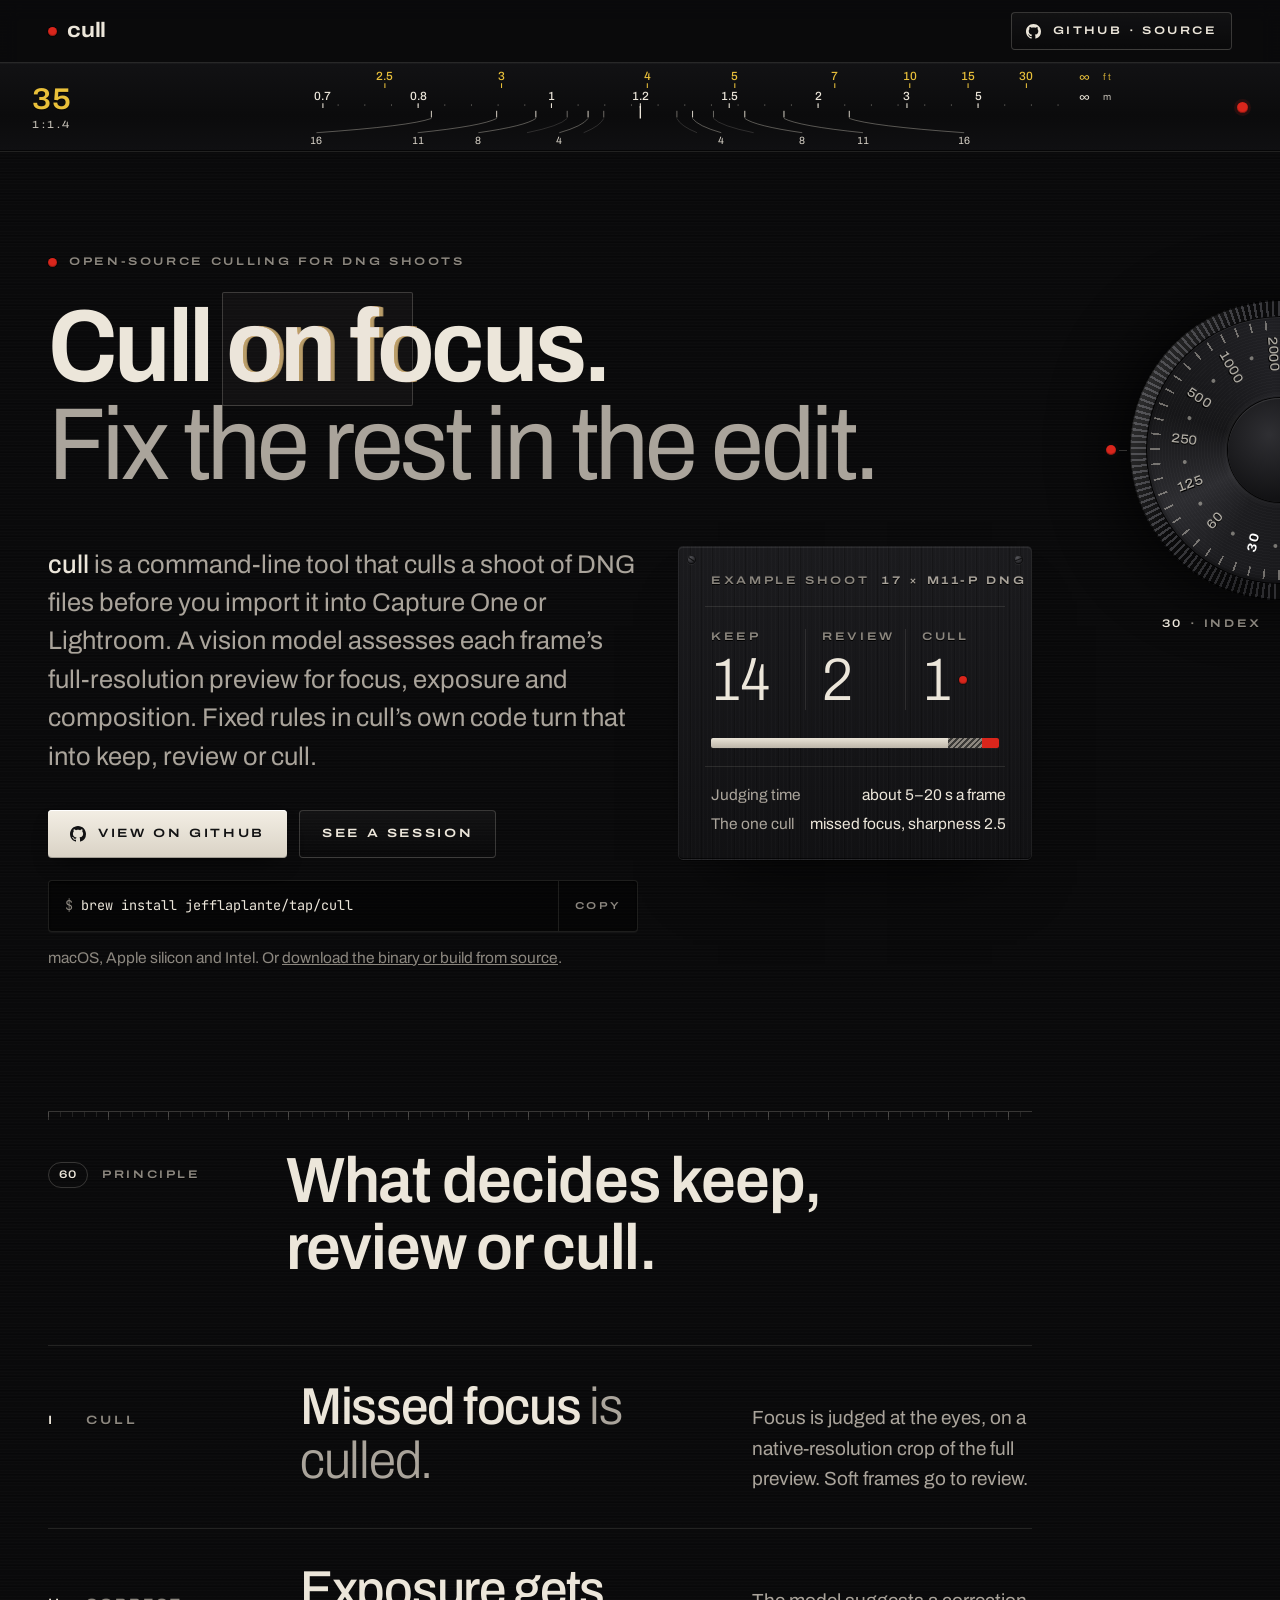
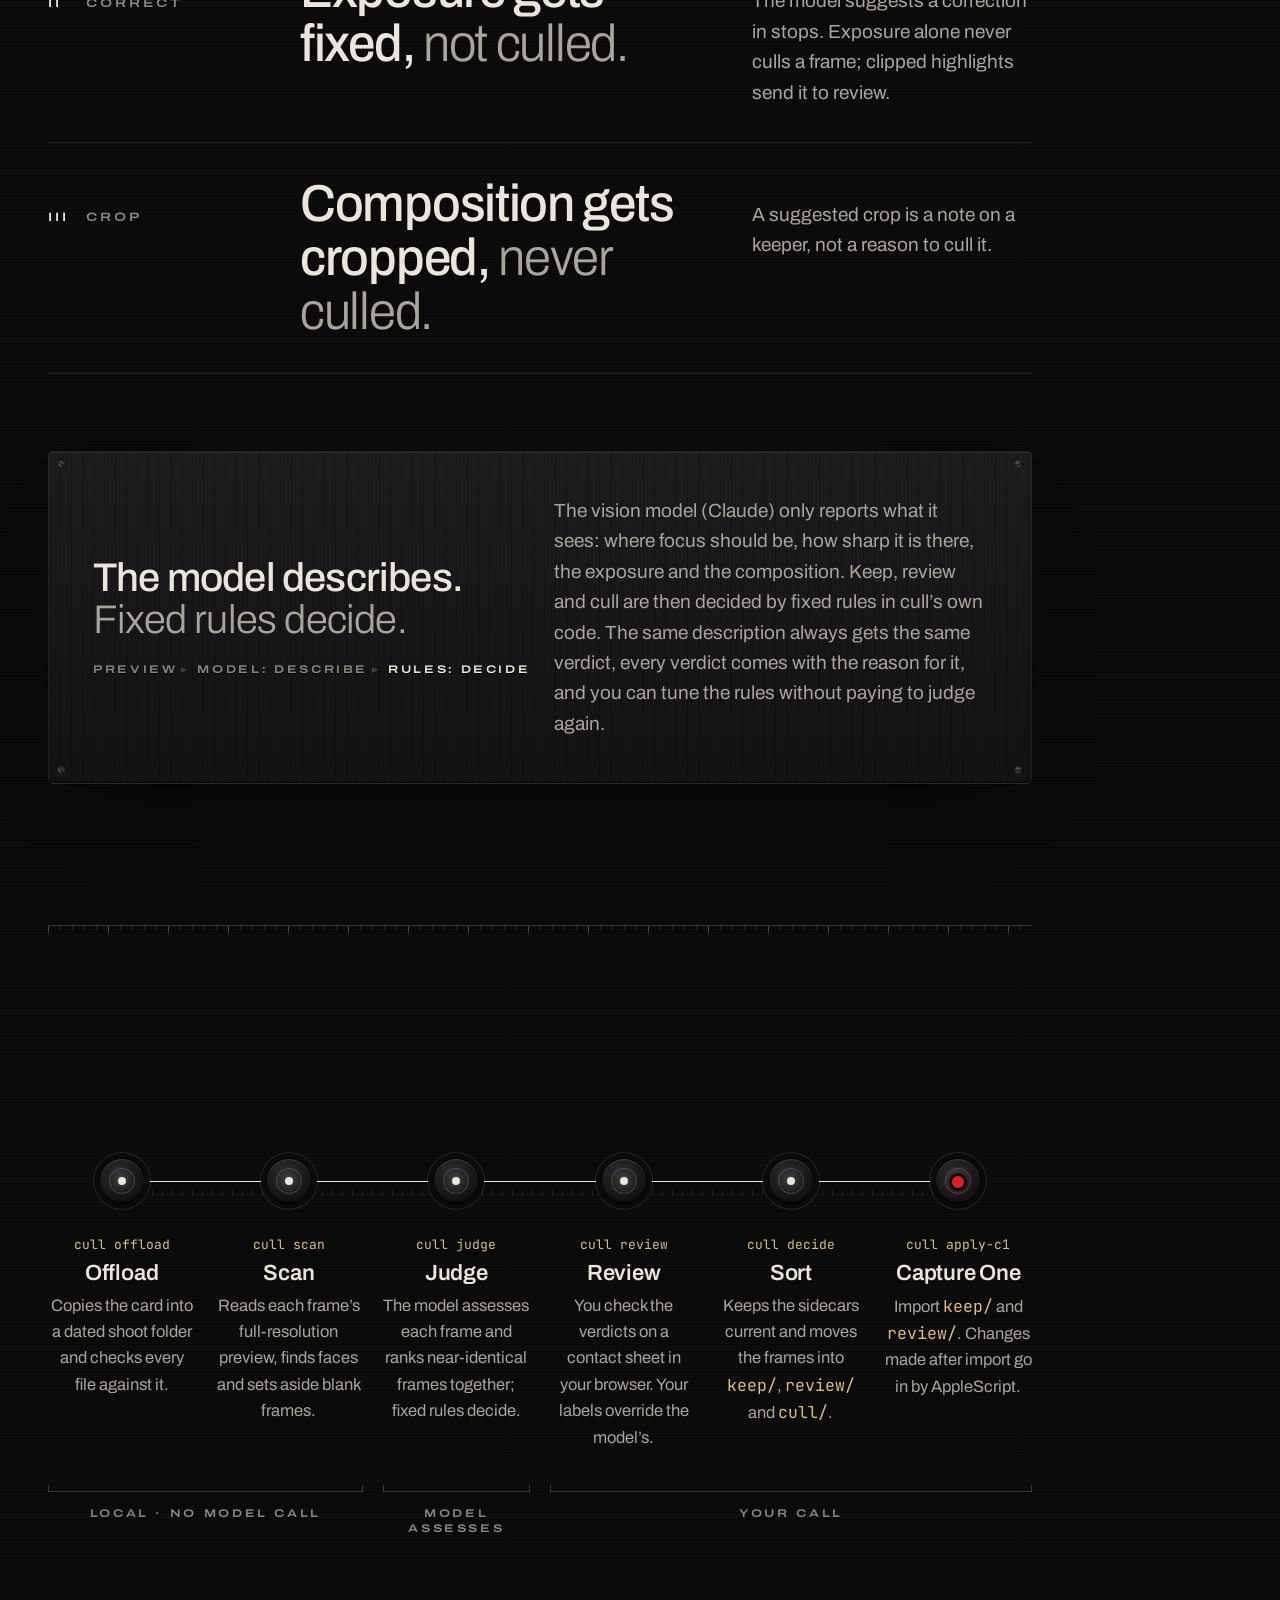
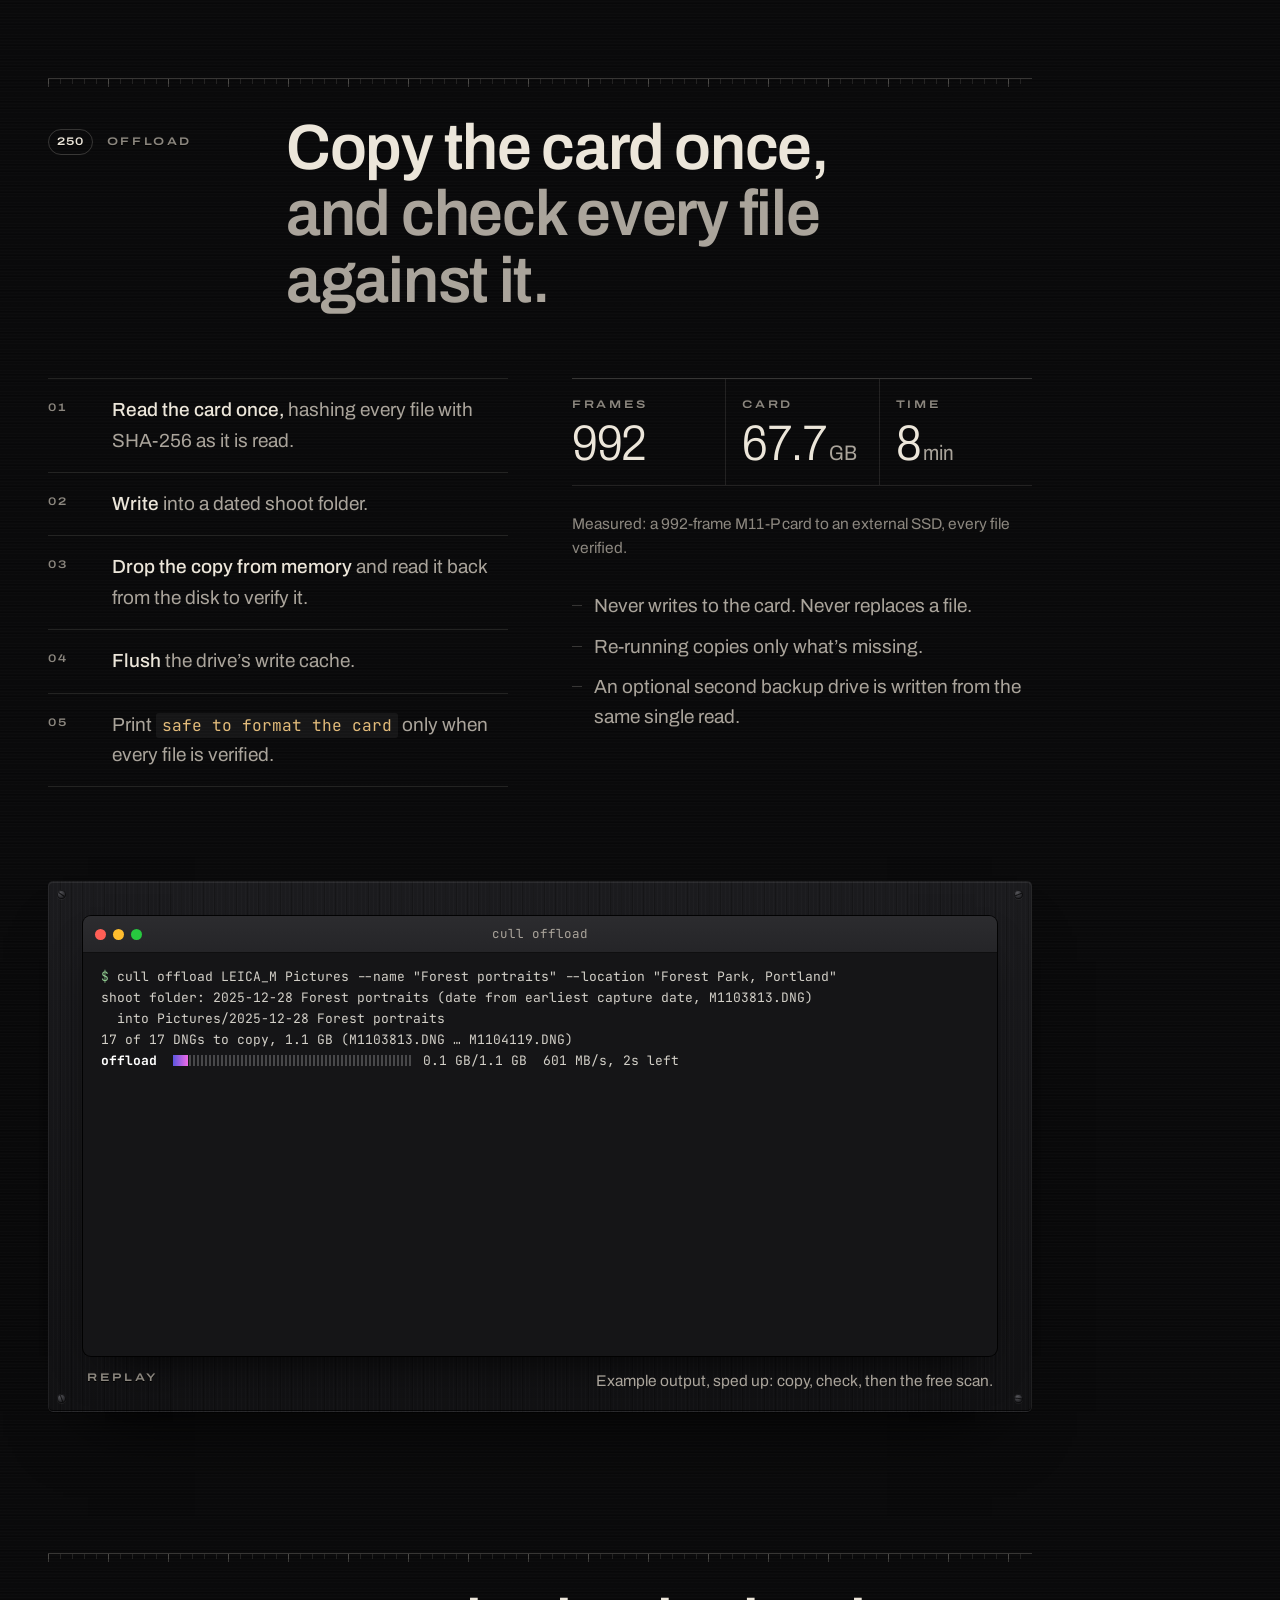
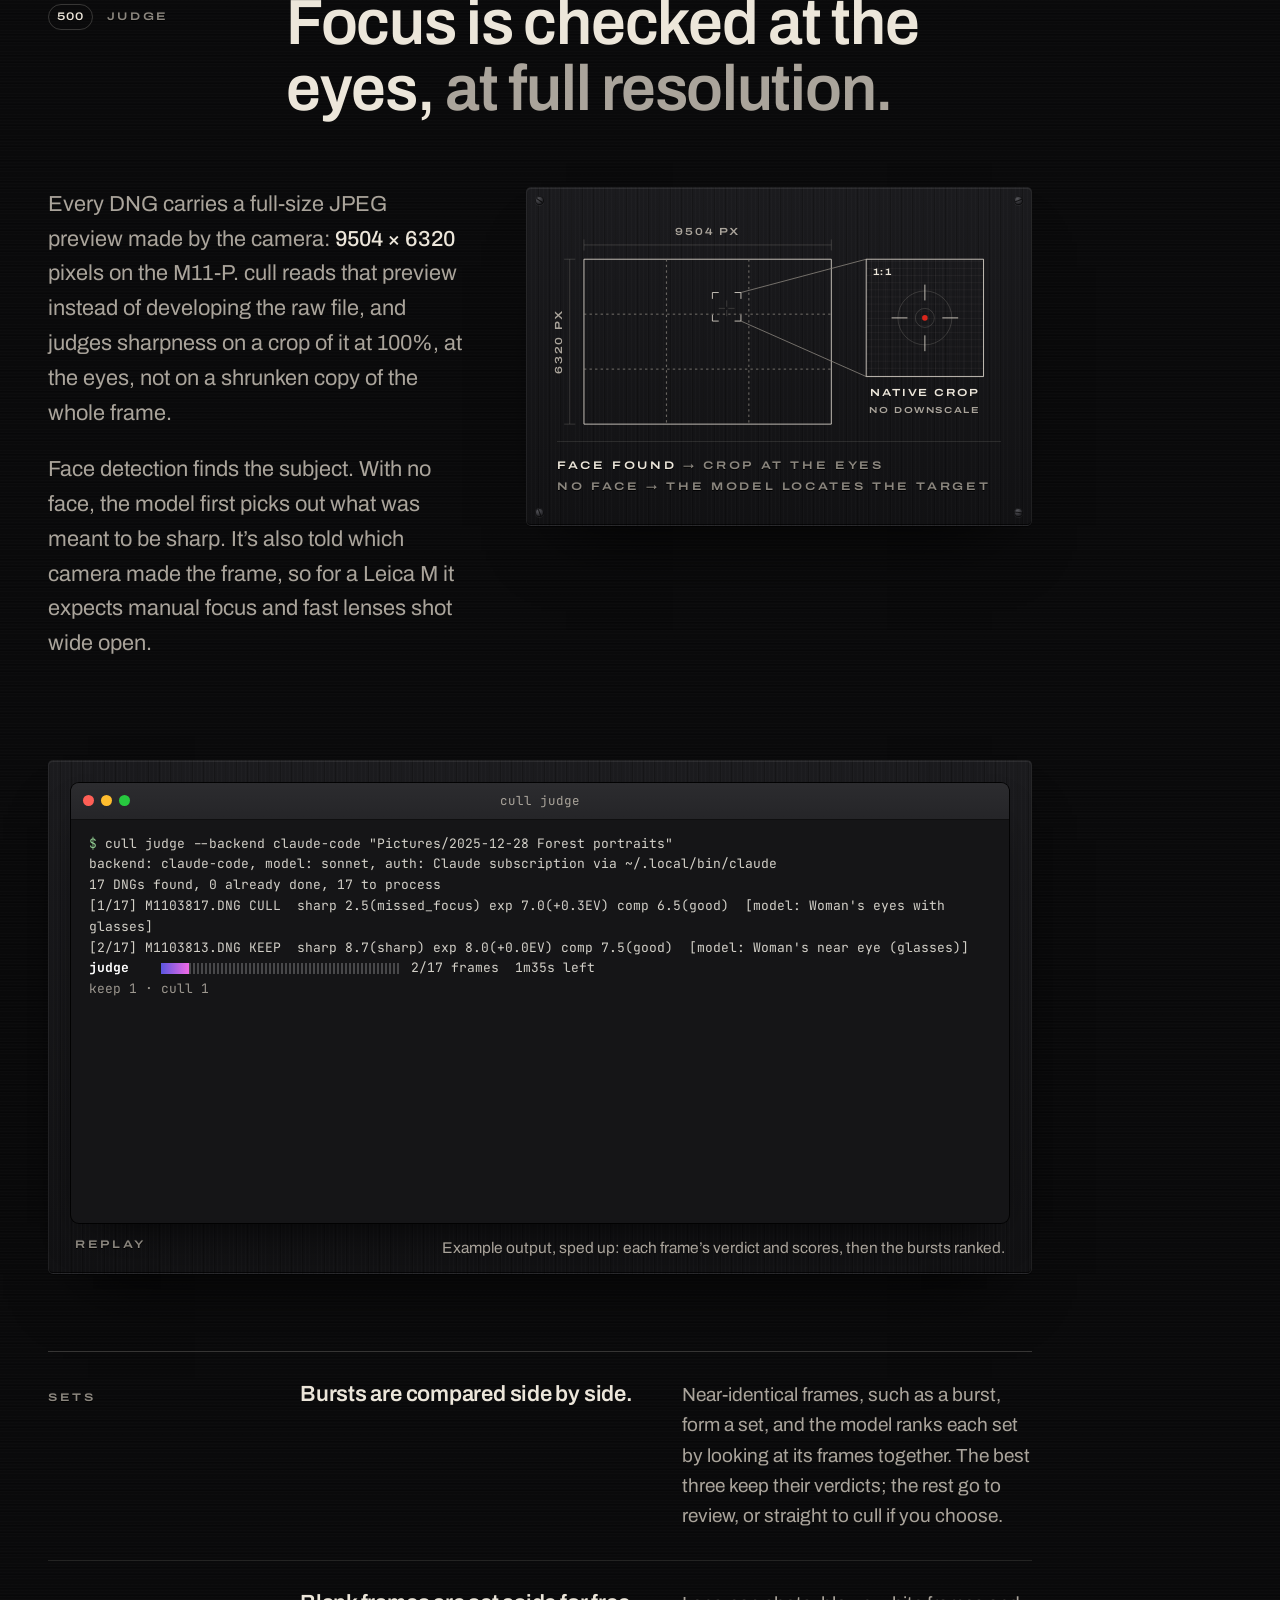
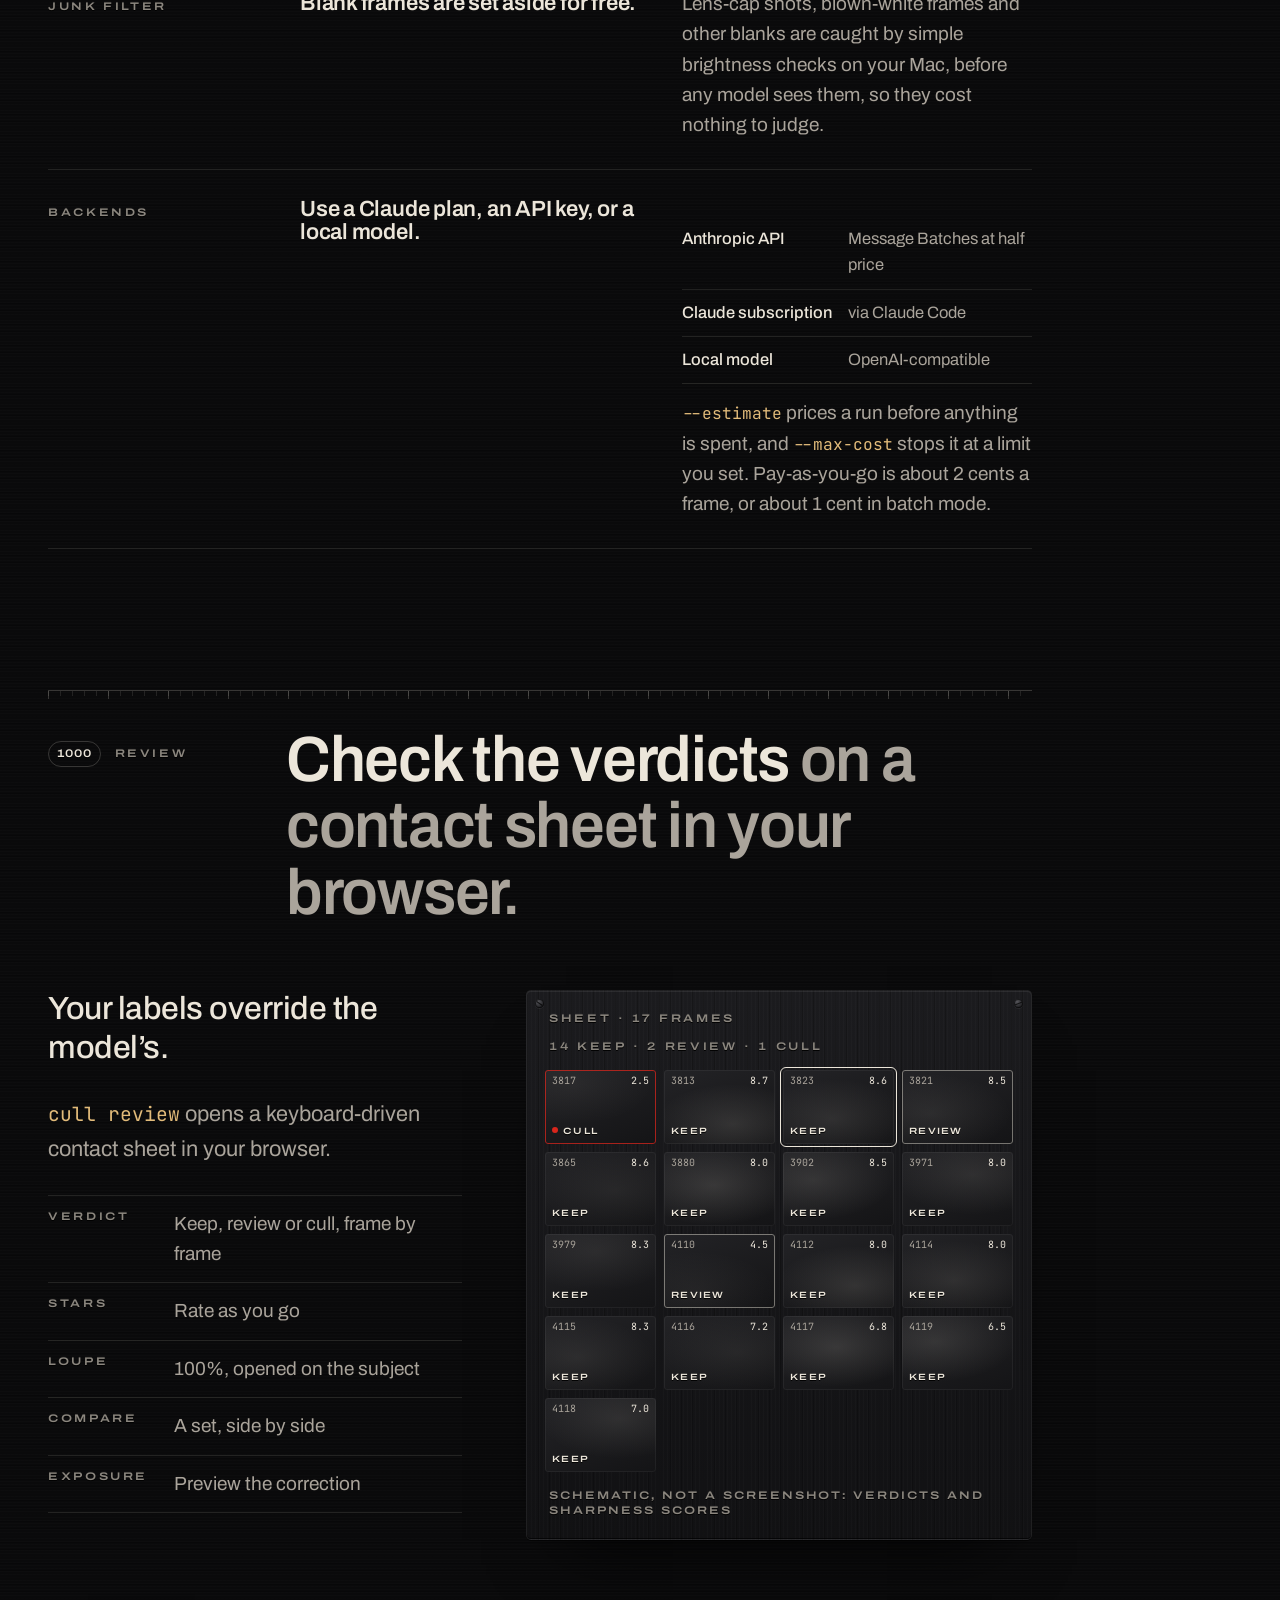
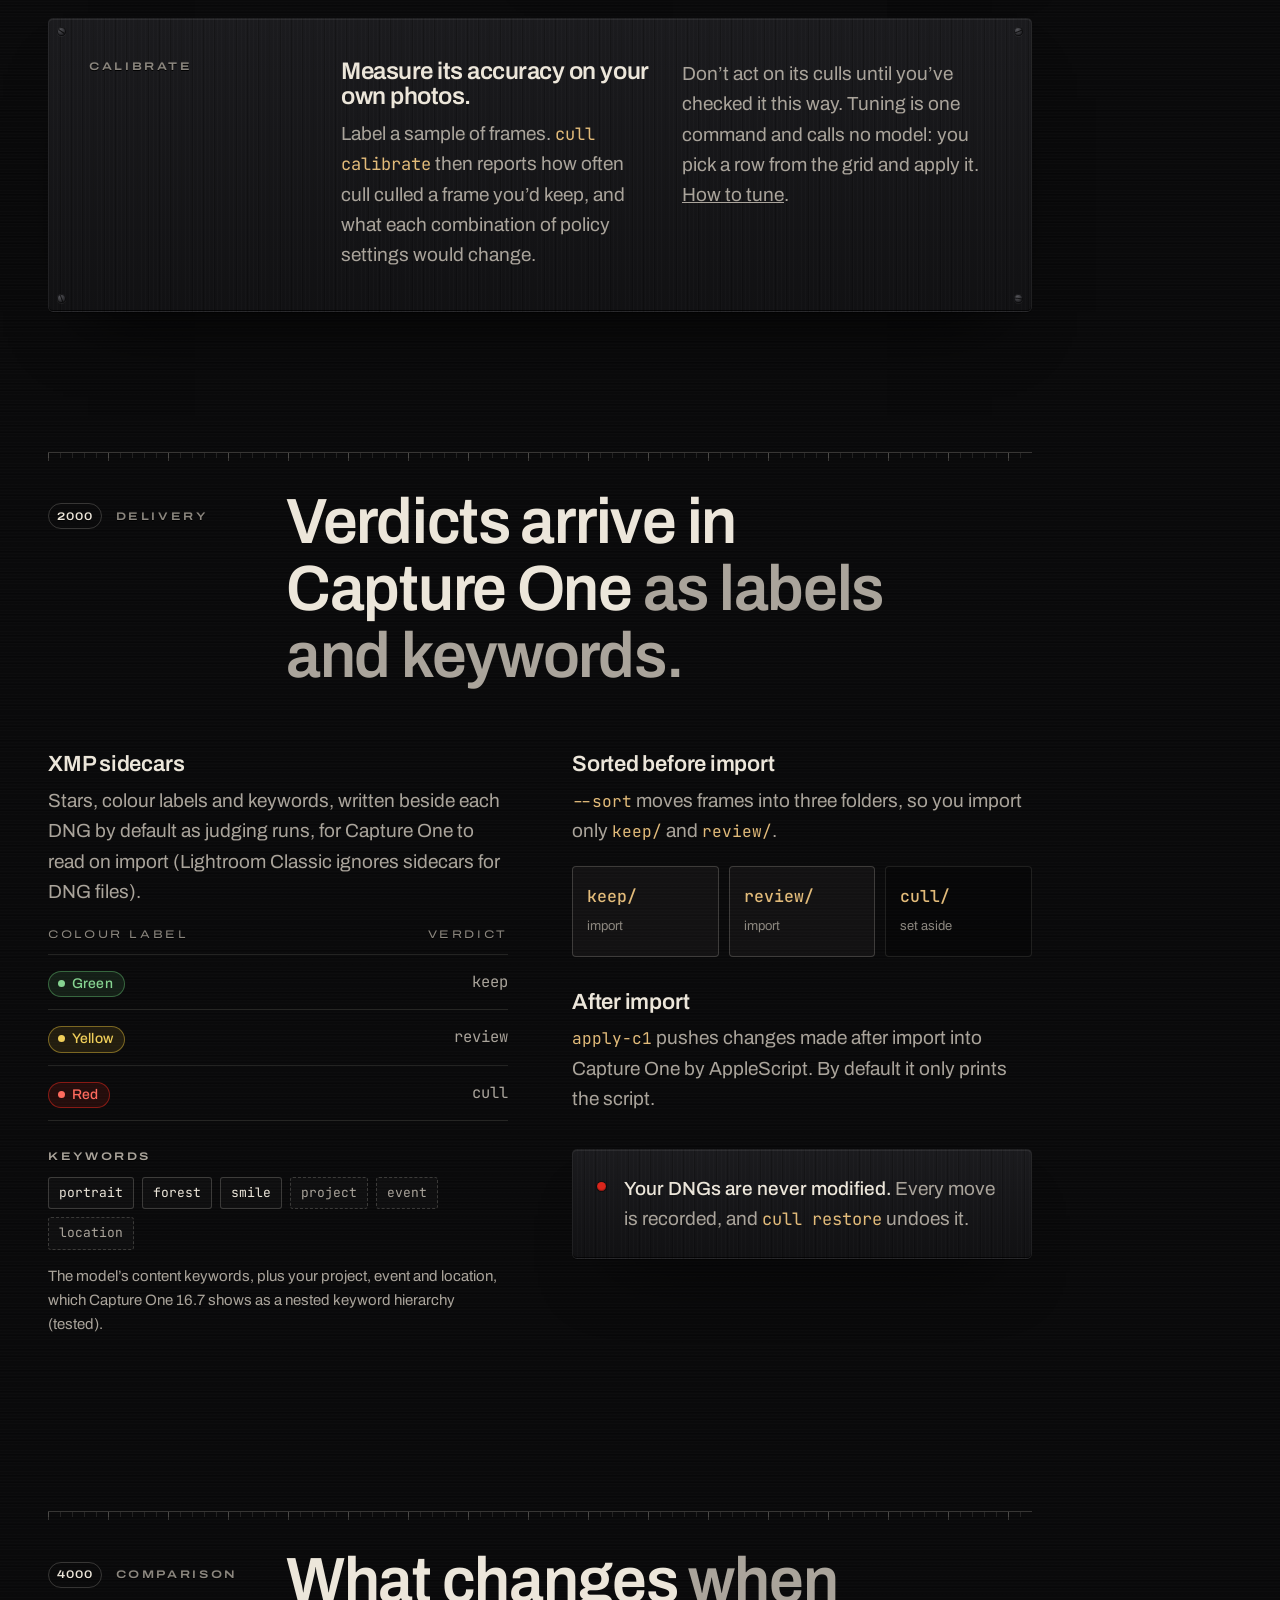
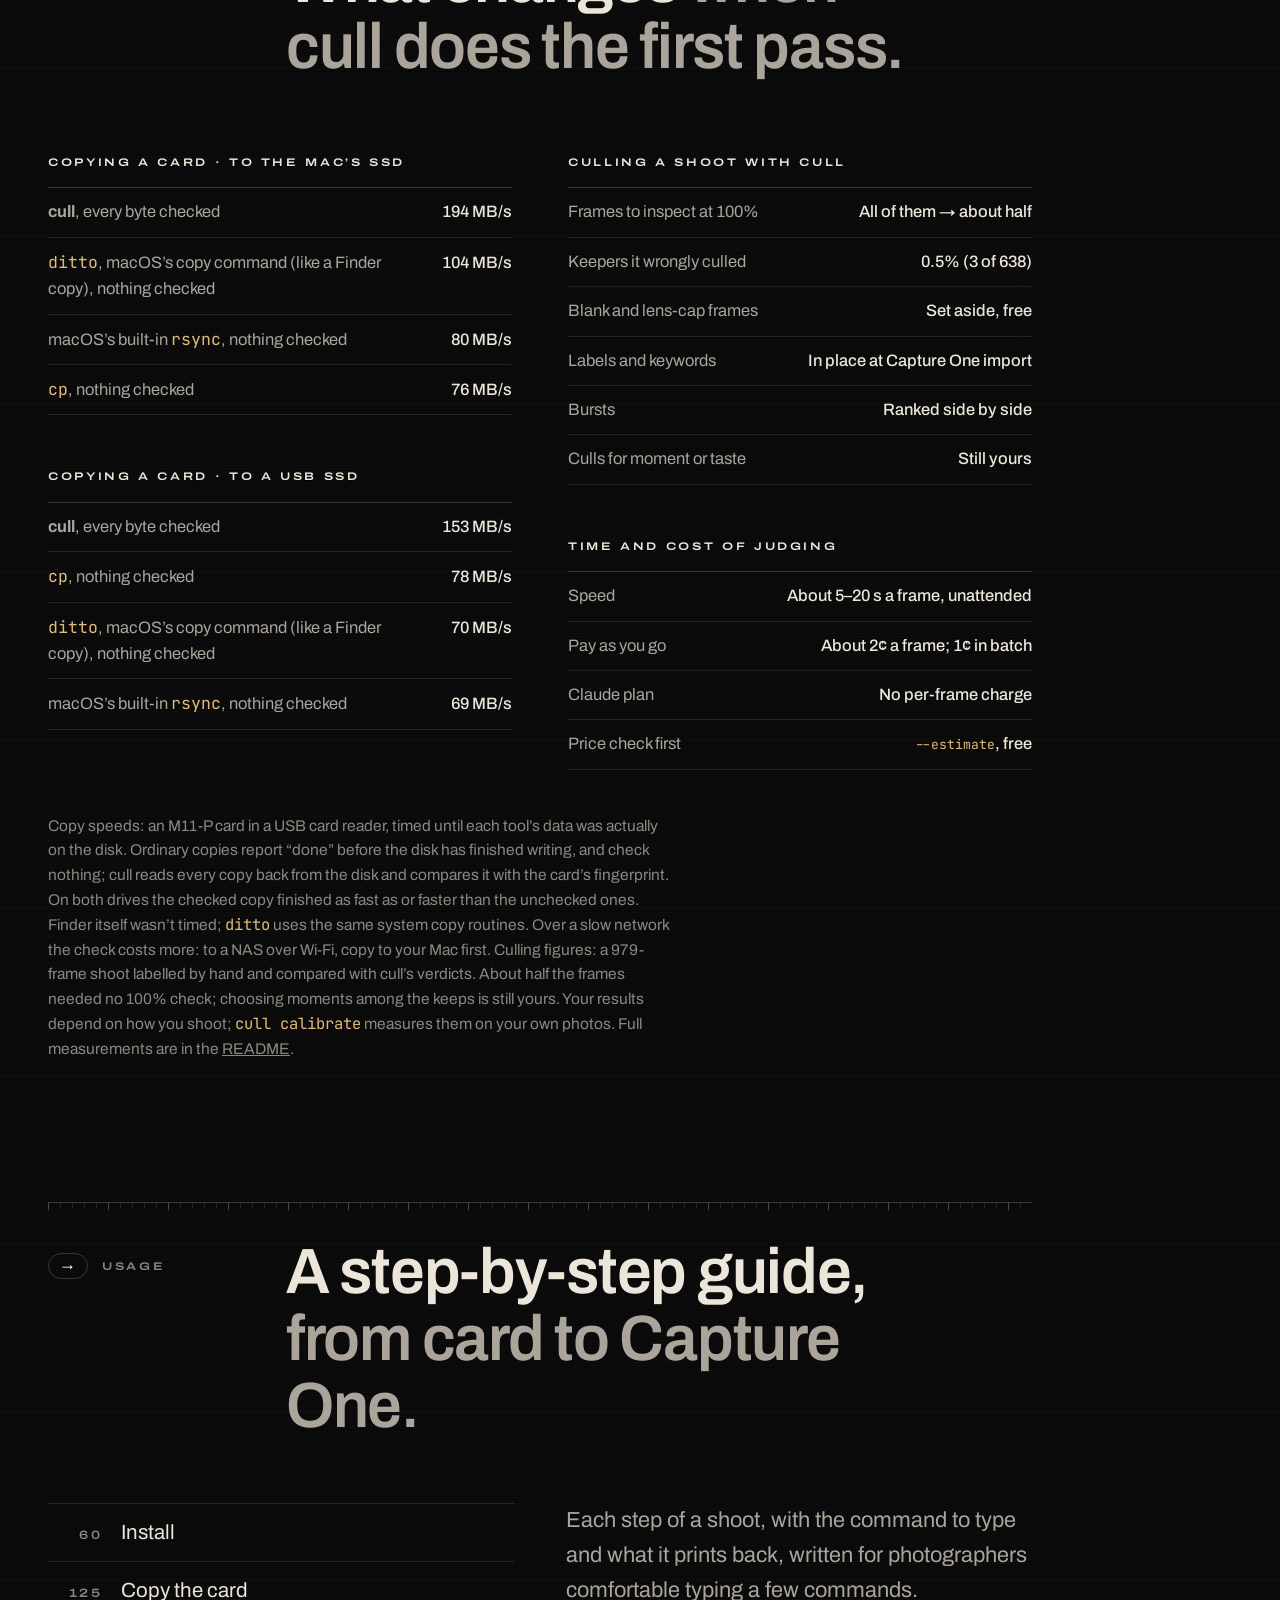
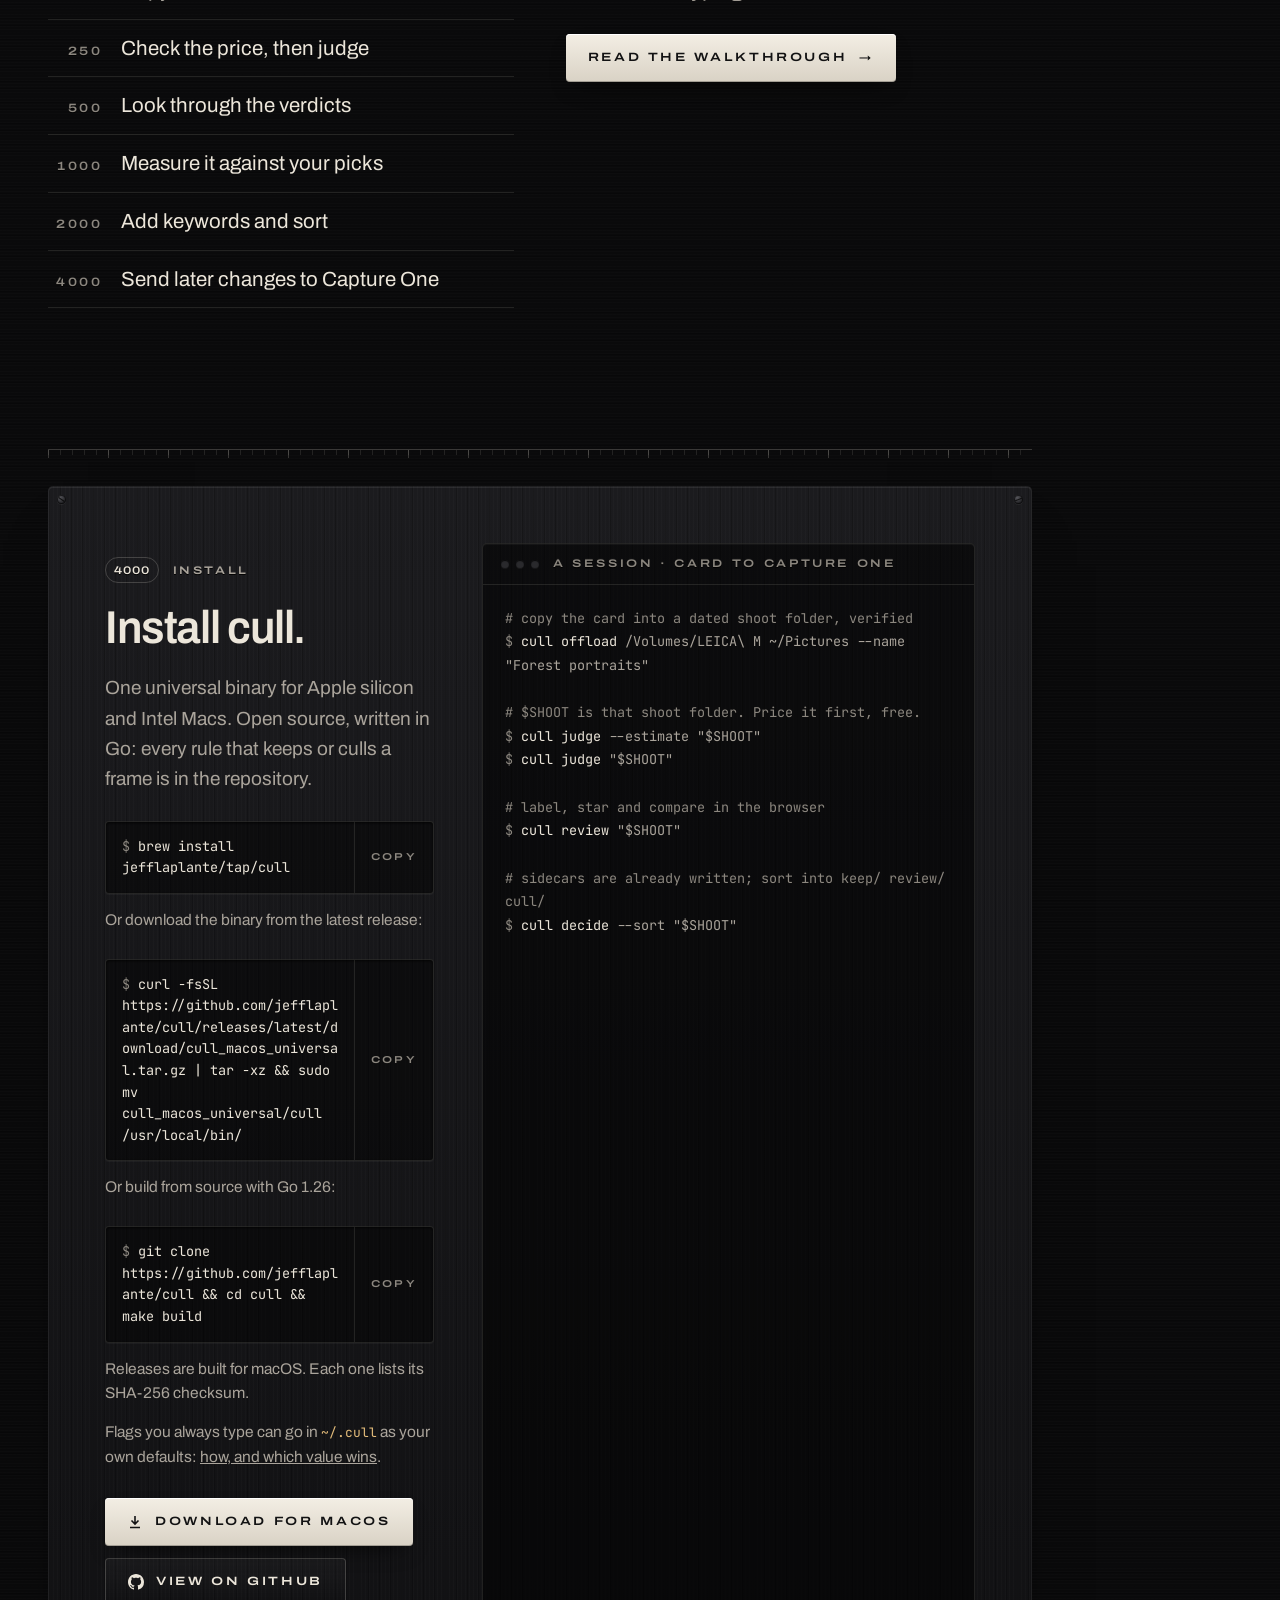
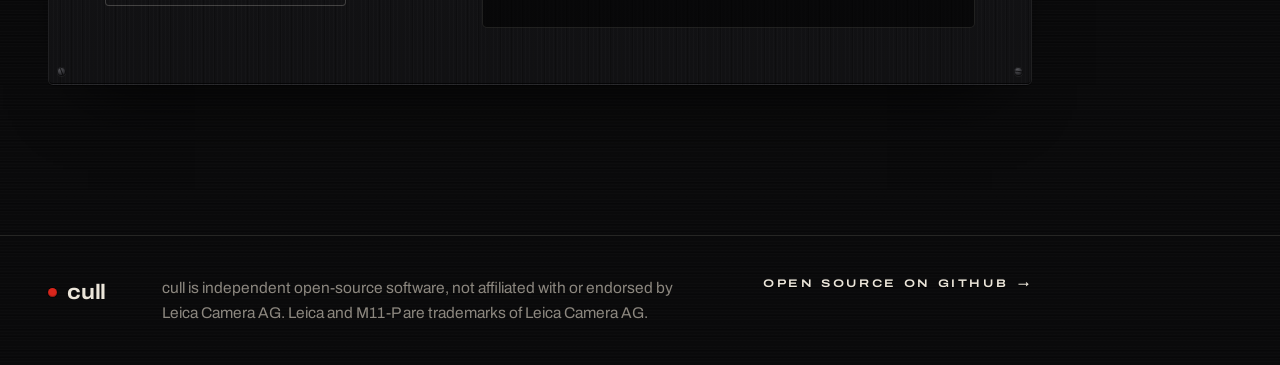
==== commit 80fd5716: "Docs: README's copy benchmark from one session (pipelined and older engine as separate rows; Wi-Fi l" ====
--- a/index.html
+++ b/index.html
@@ -489,19 +489,19 @@
         <table>
           <caption><span class="eng">Copying a card · to the Mac&rsquo;s SSD</span></caption>
           <tbody>
-            <tr><th scope="row"><strong>cull</strong>, every byte checked</th><td class="nw">210 MB/s</td></tr>
-            <tr><th scope="row"><code>ditto</code>, macOS&rsquo;s copy command (like a Finder copy), nothing checked</th><td class="nw">147 MB/s</td></tr>
-            <tr><th scope="row"><code>cp</code>, nothing checked</th><td class="nw">138 MB/s</td></tr>
-            <tr><th scope="row">macOS&rsquo;s built-in <code>rsync</code>, nothing checked</th><td class="nw">123 MB/s</td></tr>
+            <tr><th scope="row"><strong>cull</strong>, every byte checked</th><td class="nw">194 MB/s</td></tr>
+            <tr><th scope="row"><code>ditto</code>, macOS&rsquo;s copy command (like a Finder copy), nothing checked</th><td class="nw">104 MB/s</td></tr>
+            <tr><th scope="row">macOS&rsquo;s built-in <code>rsync</code>, nothing checked</th><td class="nw">80 MB/s</td></tr>
+            <tr><th scope="row"><code>cp</code>, nothing checked</th><td class="nw">76 MB/s</td></tr>
           </tbody>
         </table>
         <table>
           <caption><span class="eng">Copying a card · to a USB SSD</span></caption>
           <tbody>
             <tr><th scope="row"><strong>cull</strong>, every byte checked</th><td class="nw">153 MB/s</td></tr>
-            <tr><th scope="row"><code>cp</code>, nothing checked</th><td class="nw">145 MB/s</td></tr>
-            <tr><th scope="row"><code>ditto</code>, macOS&rsquo;s copy command (like a Finder copy), nothing checked</th><td class="nw">143 MB/s</td></tr>
-            <tr><th scope="row">macOS&rsquo;s built-in <code>rsync</code>, nothing checked</th><td class="nw">100 MB/s</td></tr>
+            <tr><th scope="row"><code>cp</code>, nothing checked</th><td class="nw">78 MB/s</td></tr>
+            <tr><th scope="row"><code>ditto</code>, macOS&rsquo;s copy command (like a Finder copy), nothing checked</th><td class="nw">70 MB/s</td></tr>
+            <tr><th scope="row">macOS&rsquo;s built-in <code>rsync</code>, nothing checked</th><td class="nw">69 MB/s</td></tr>
           </tbody>
         </table>
       </div>
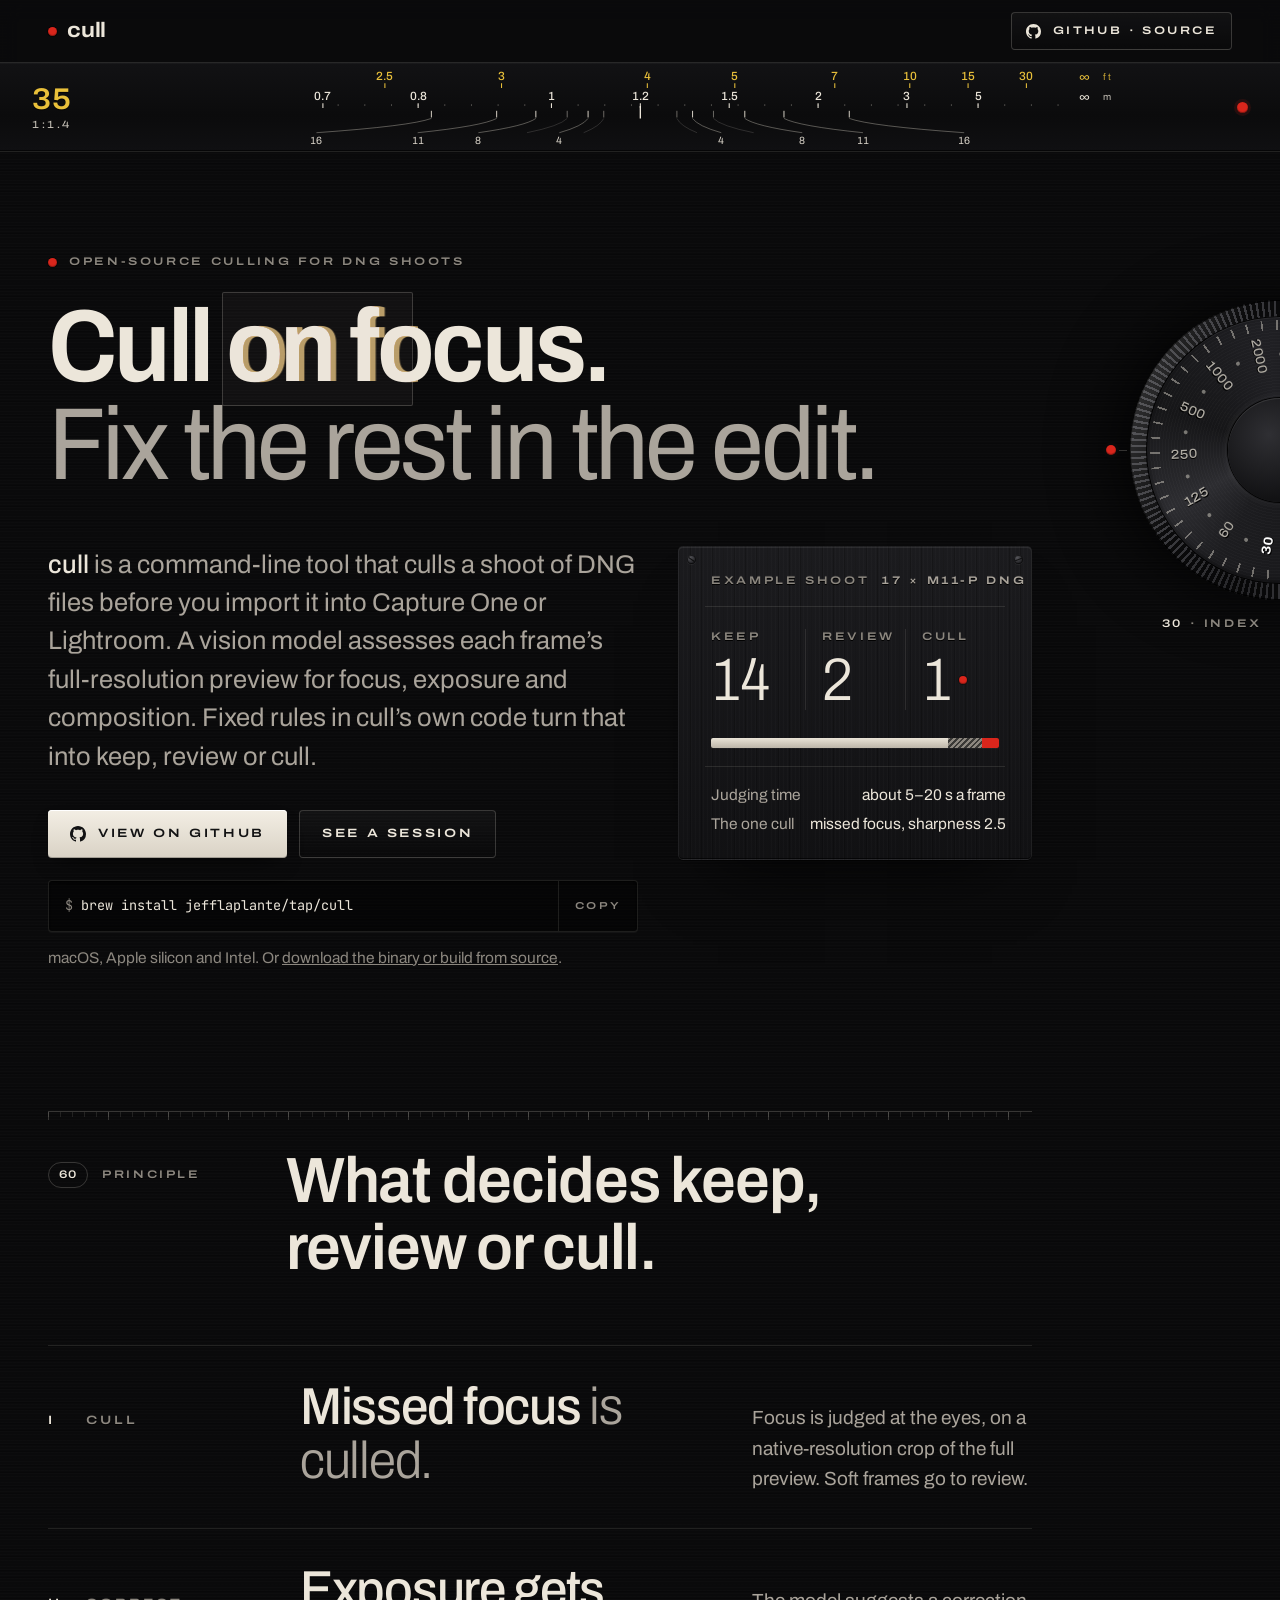
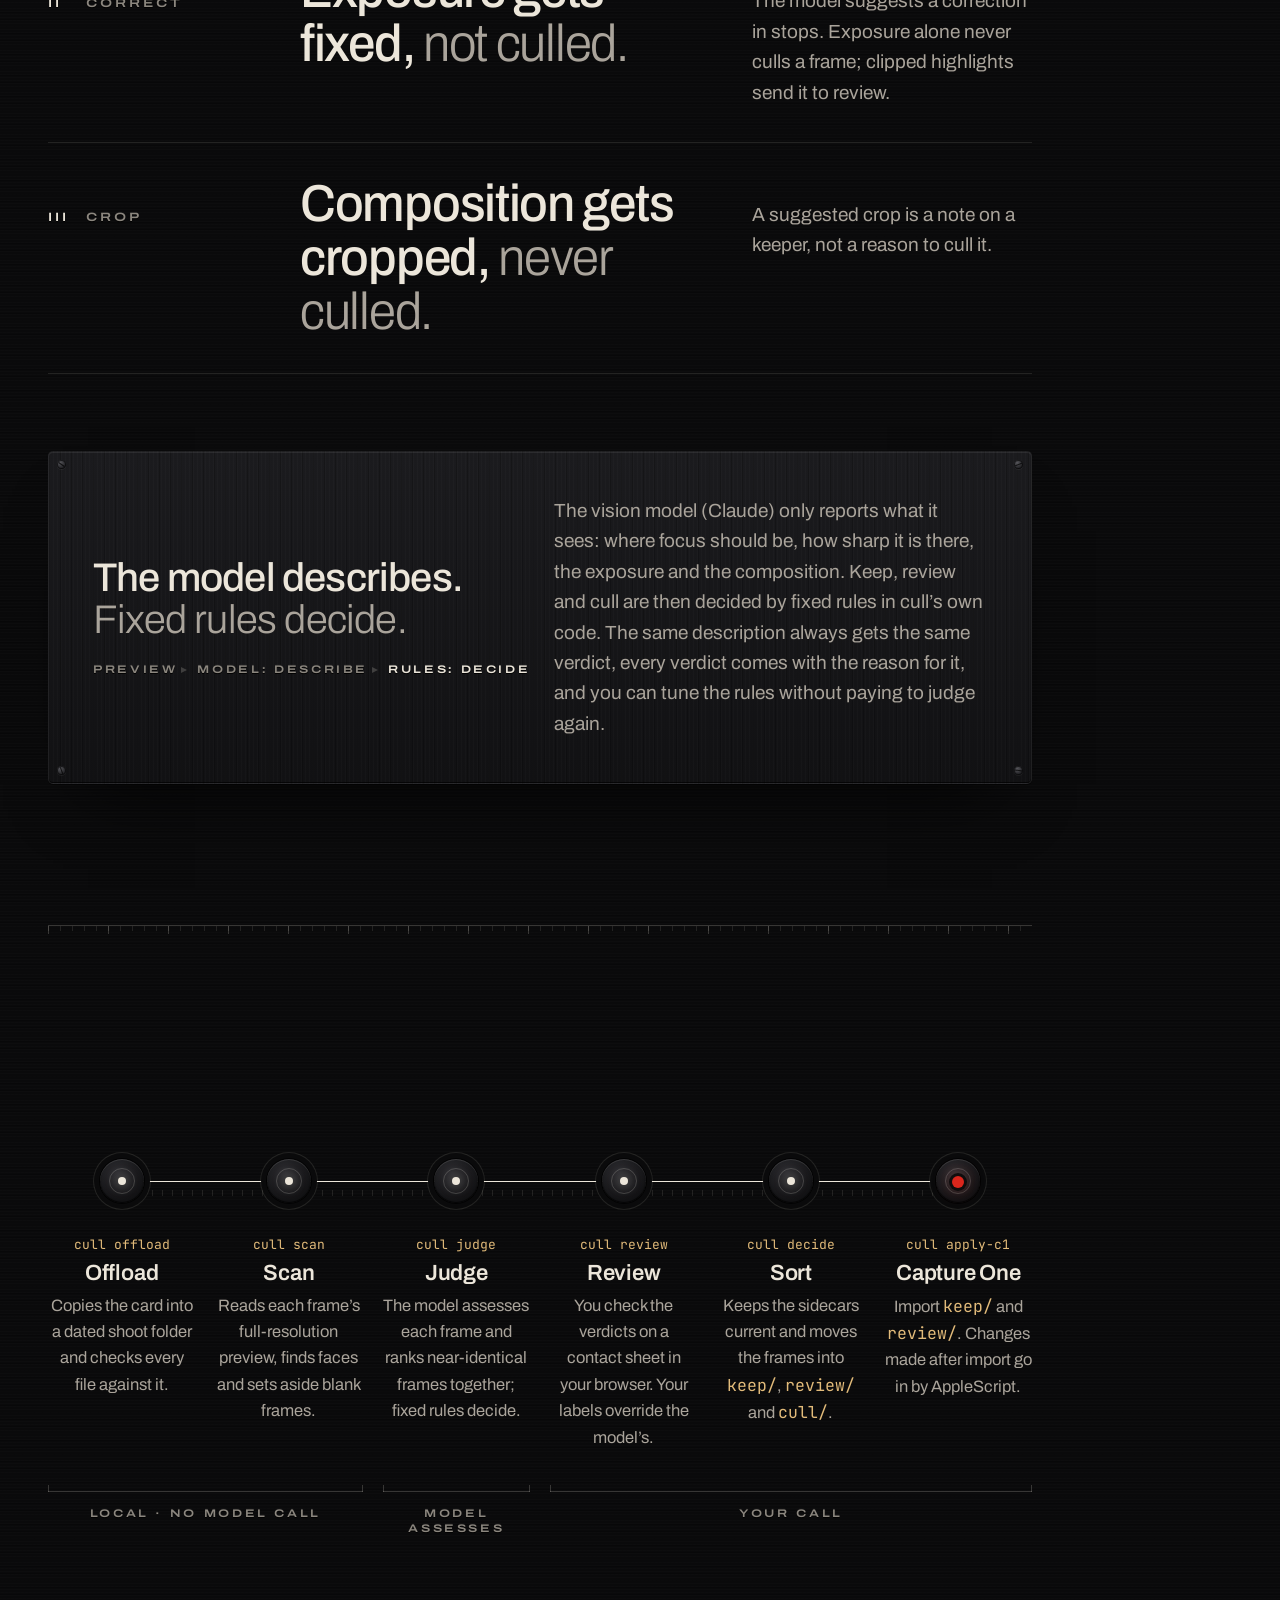
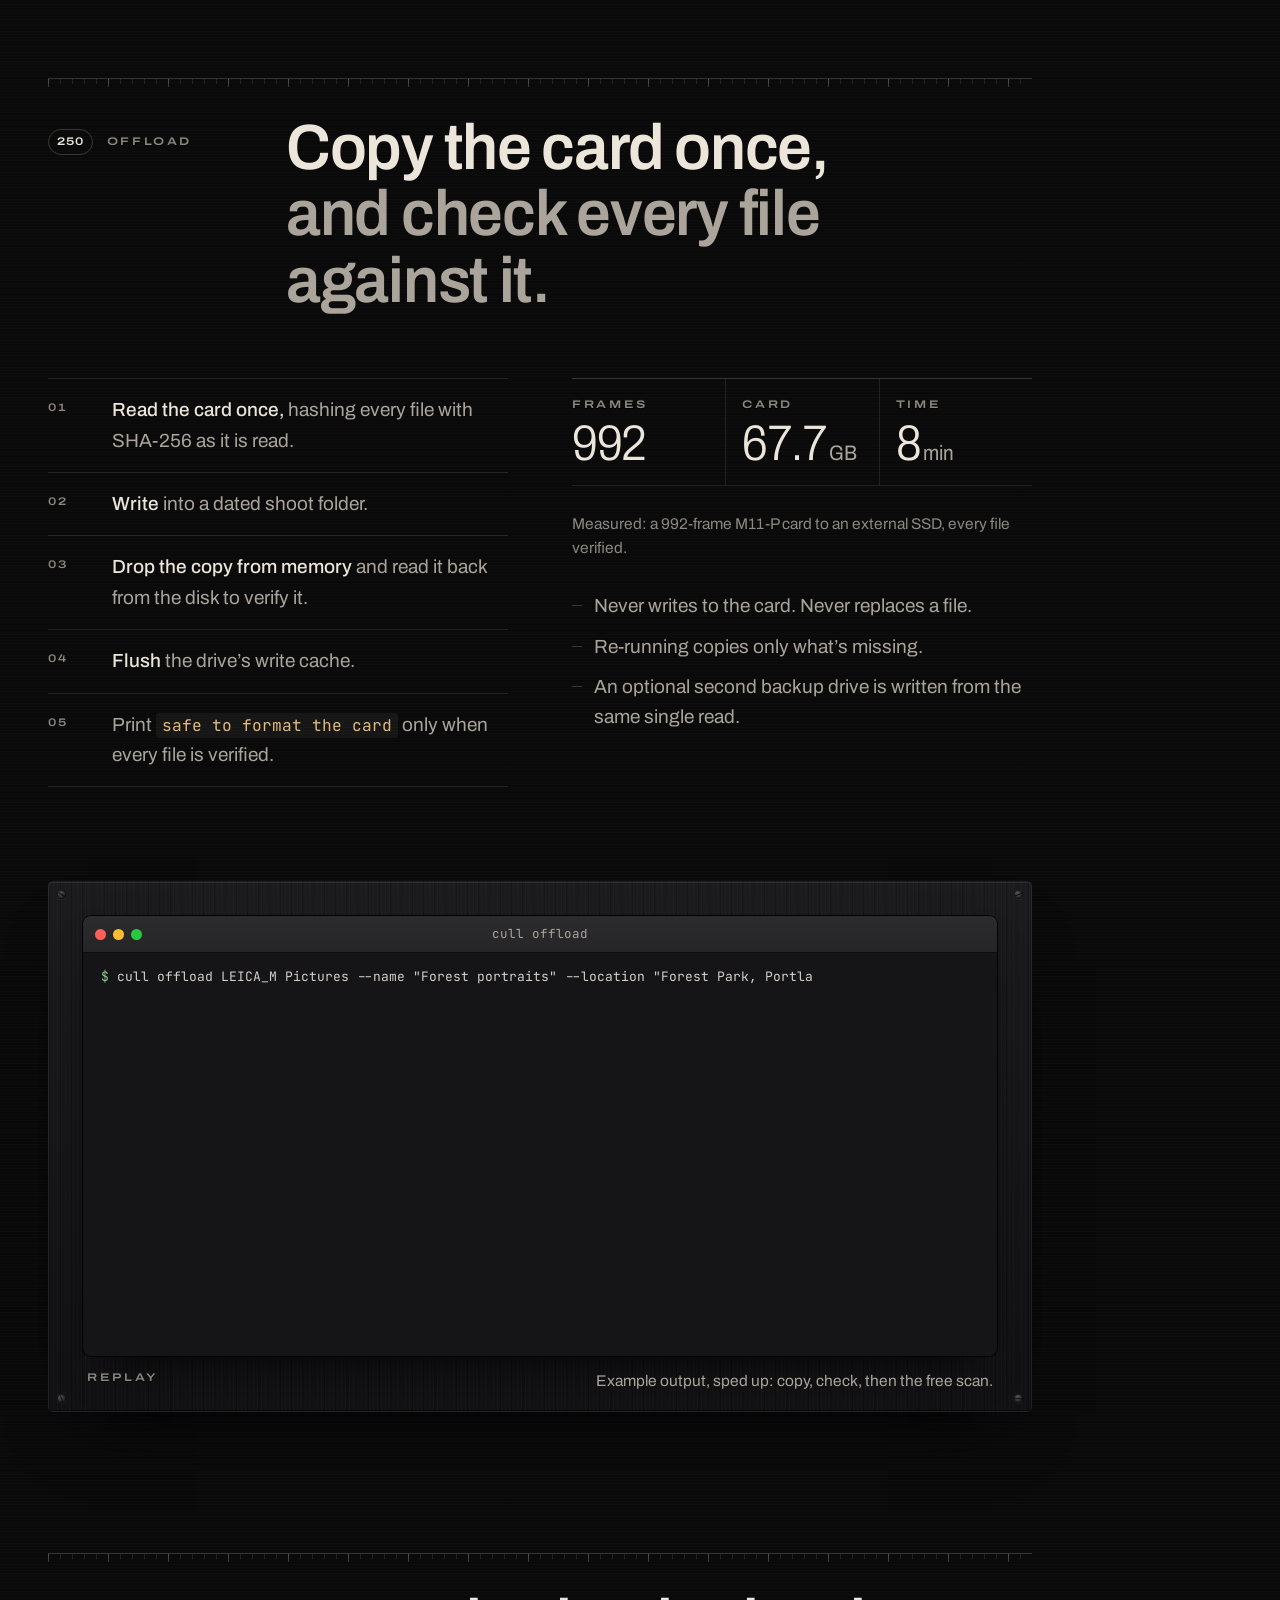
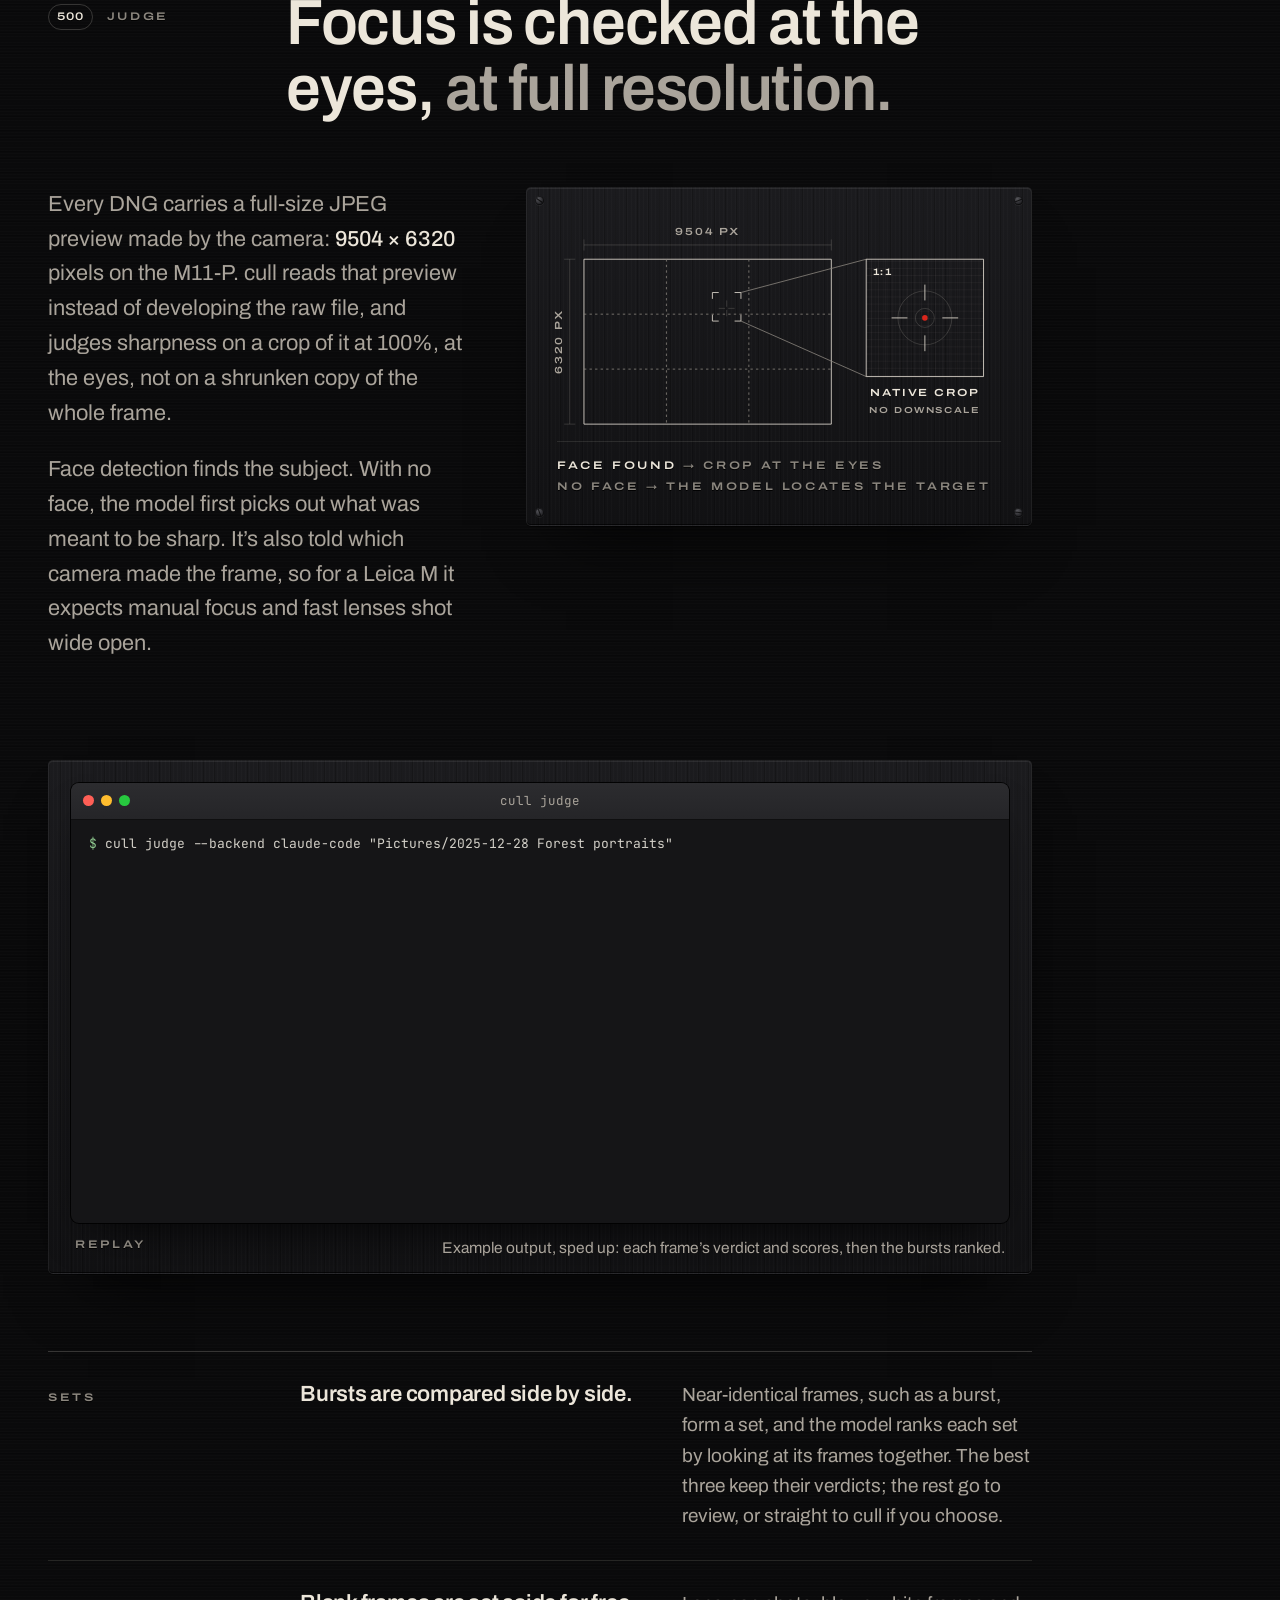
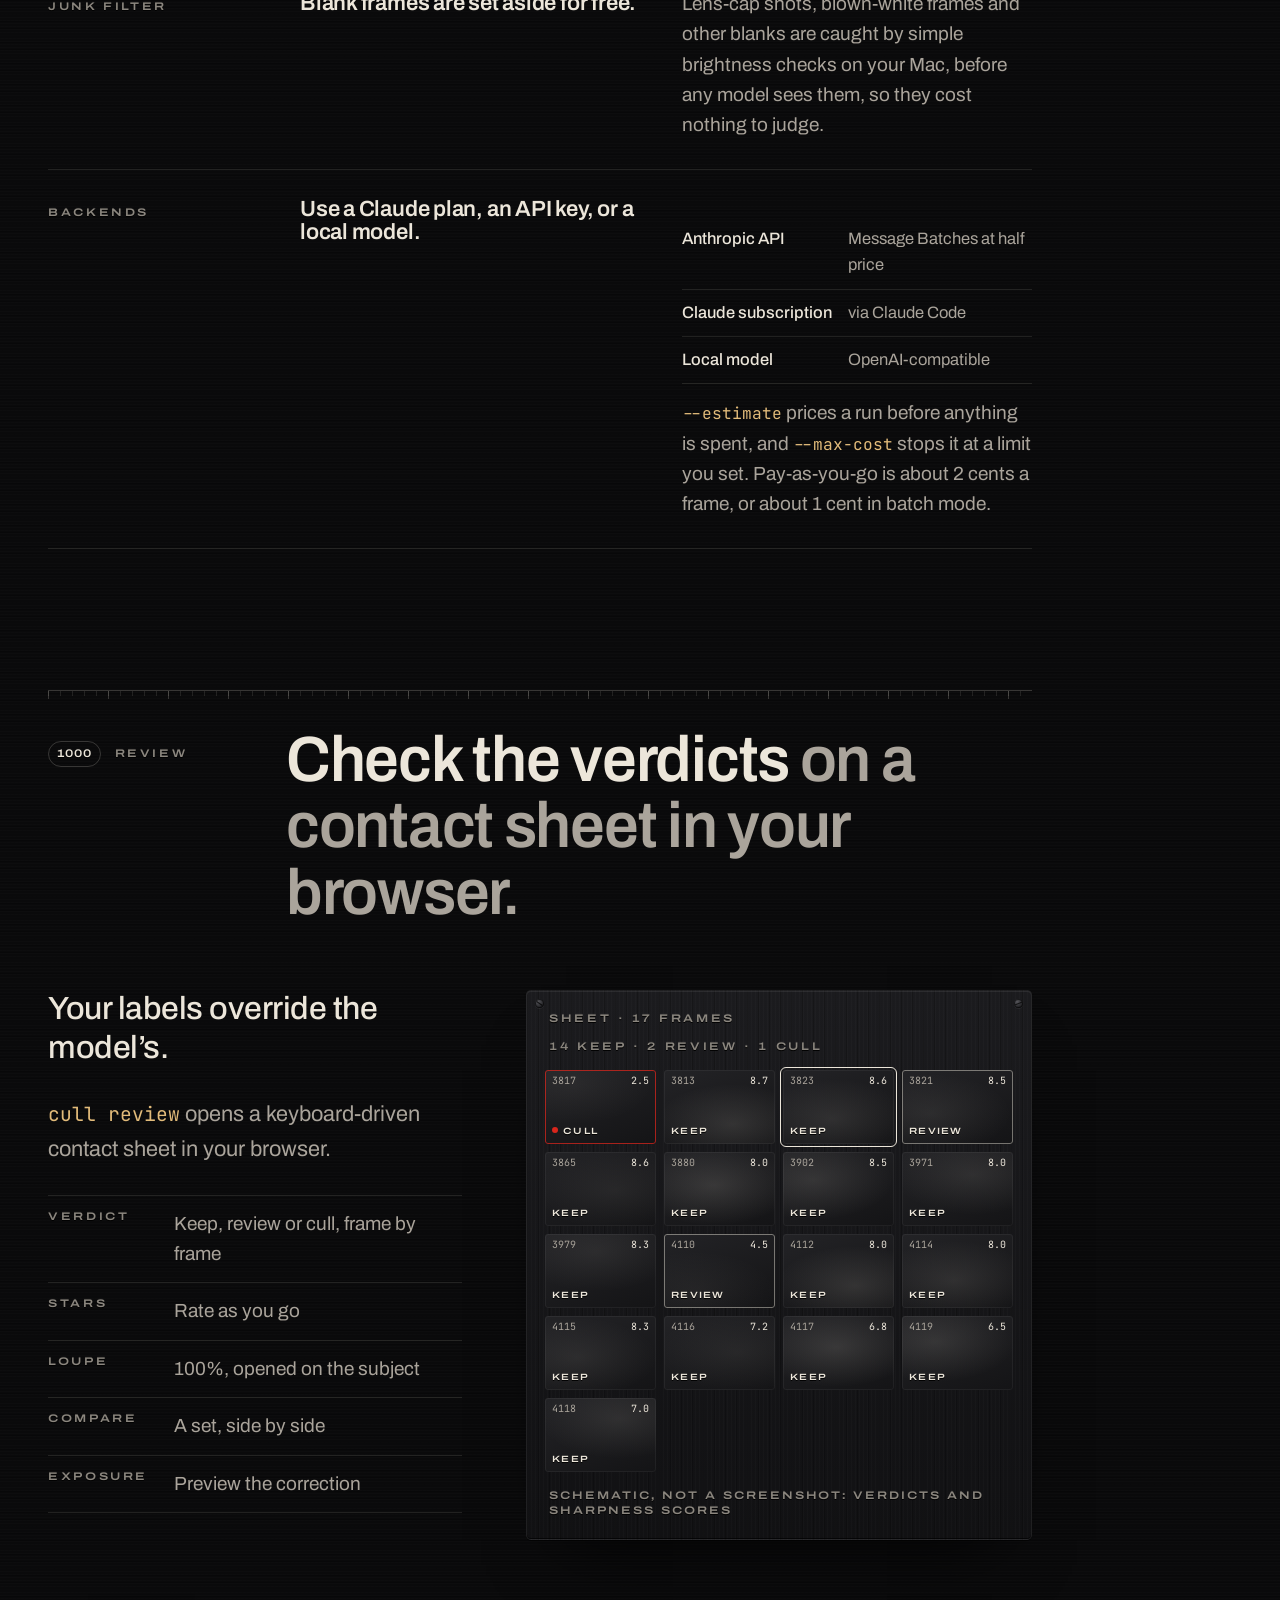
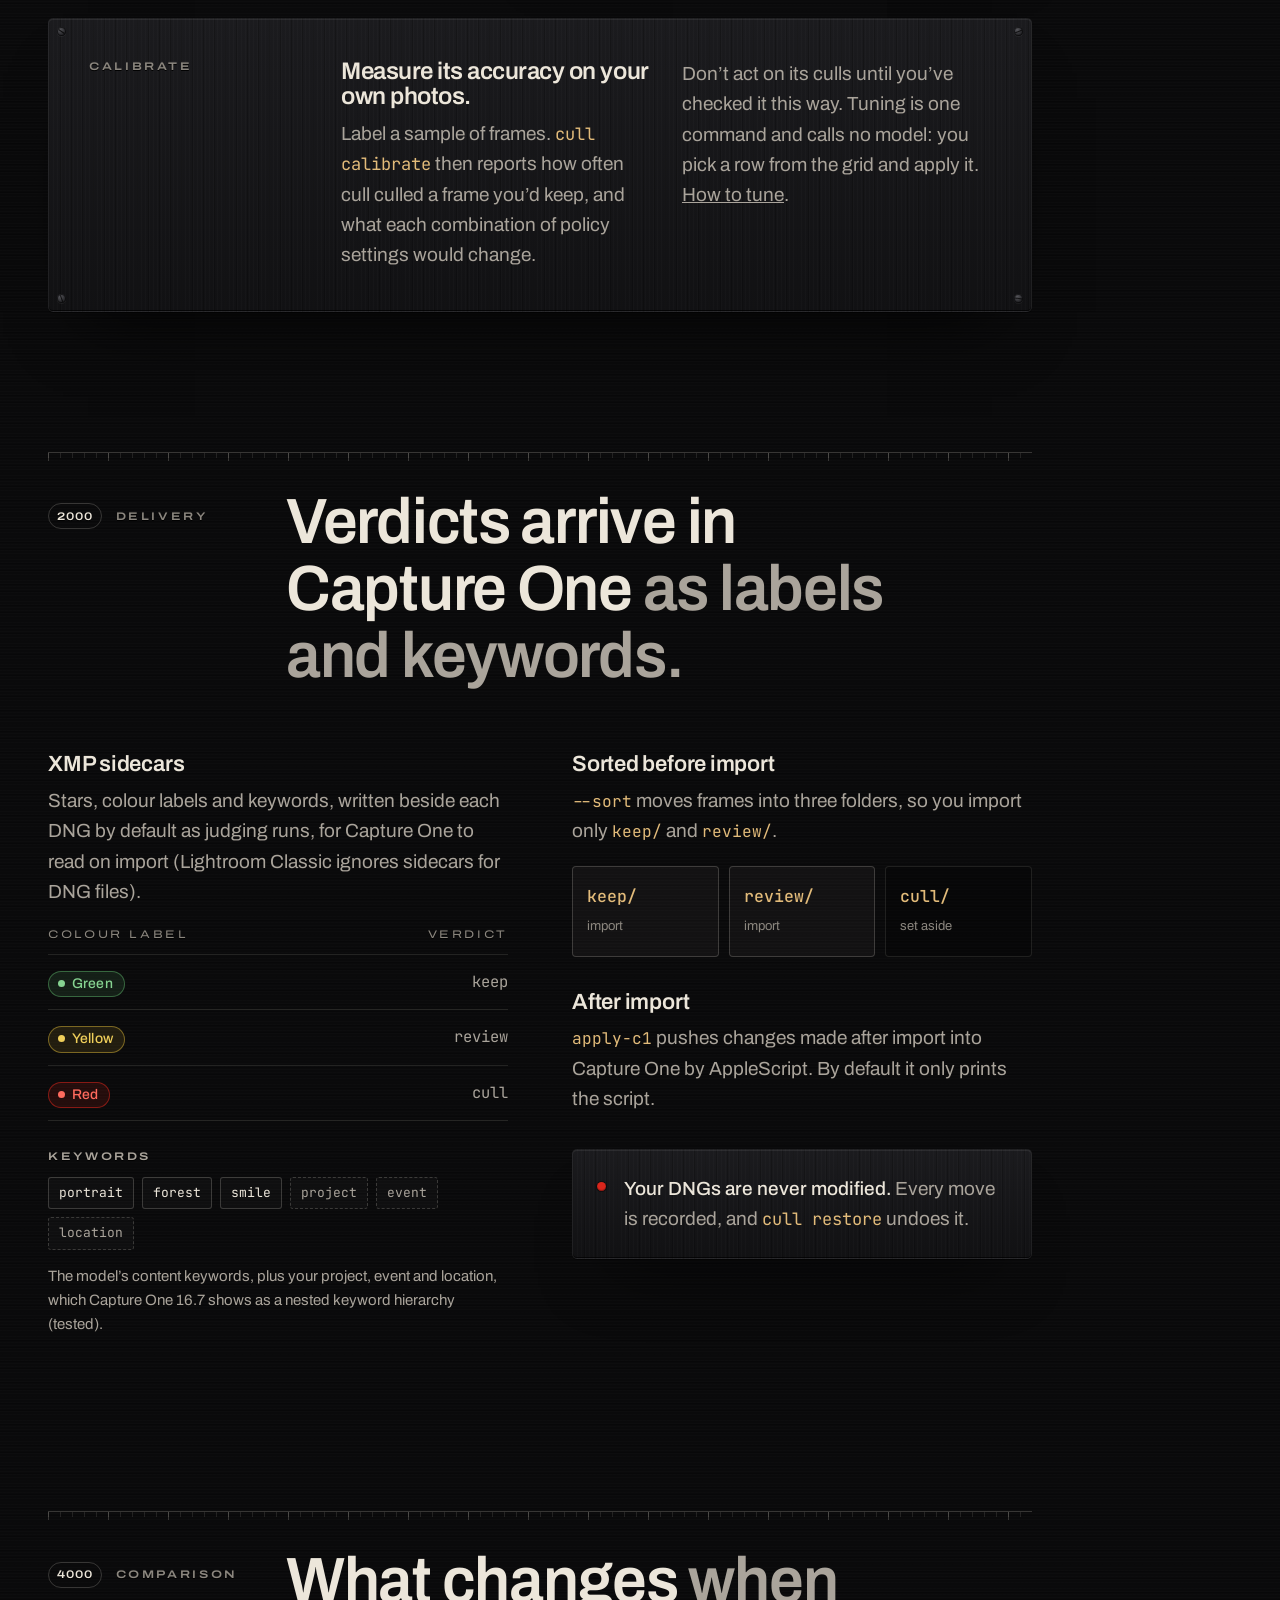
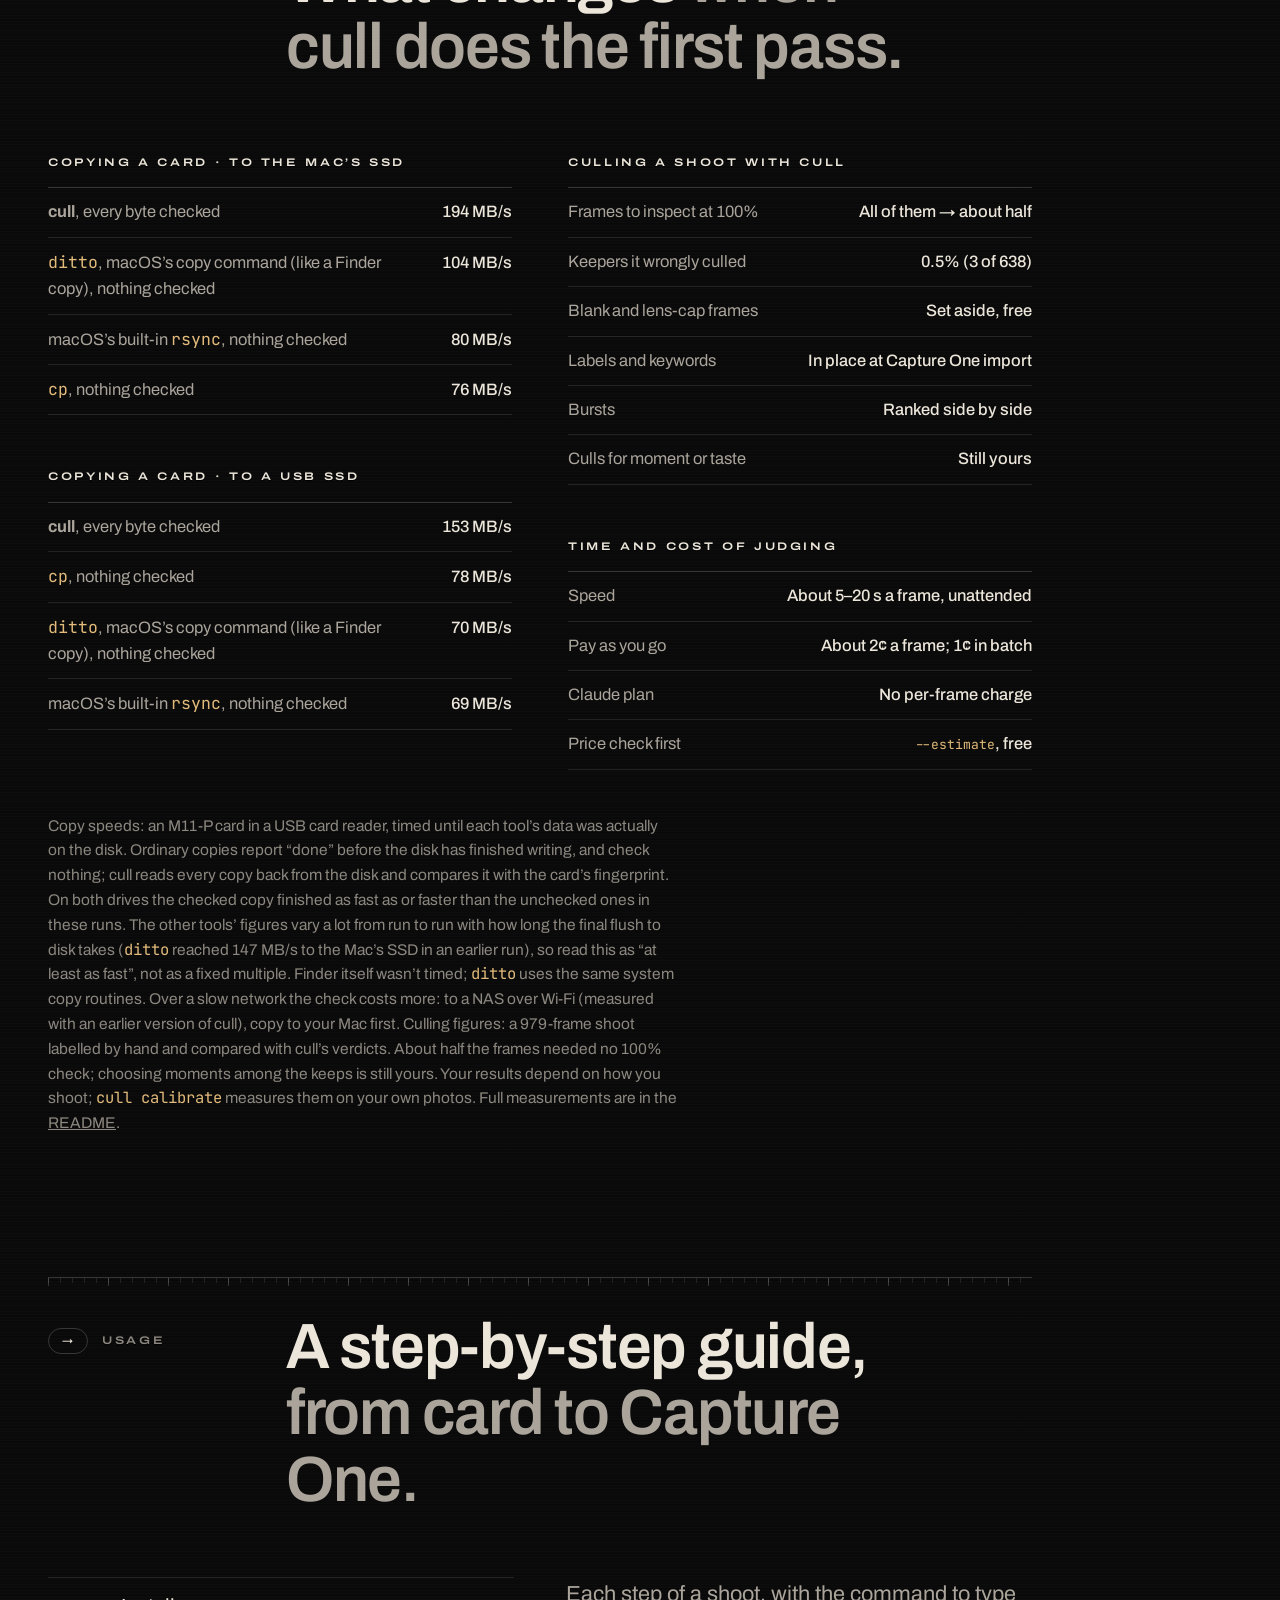
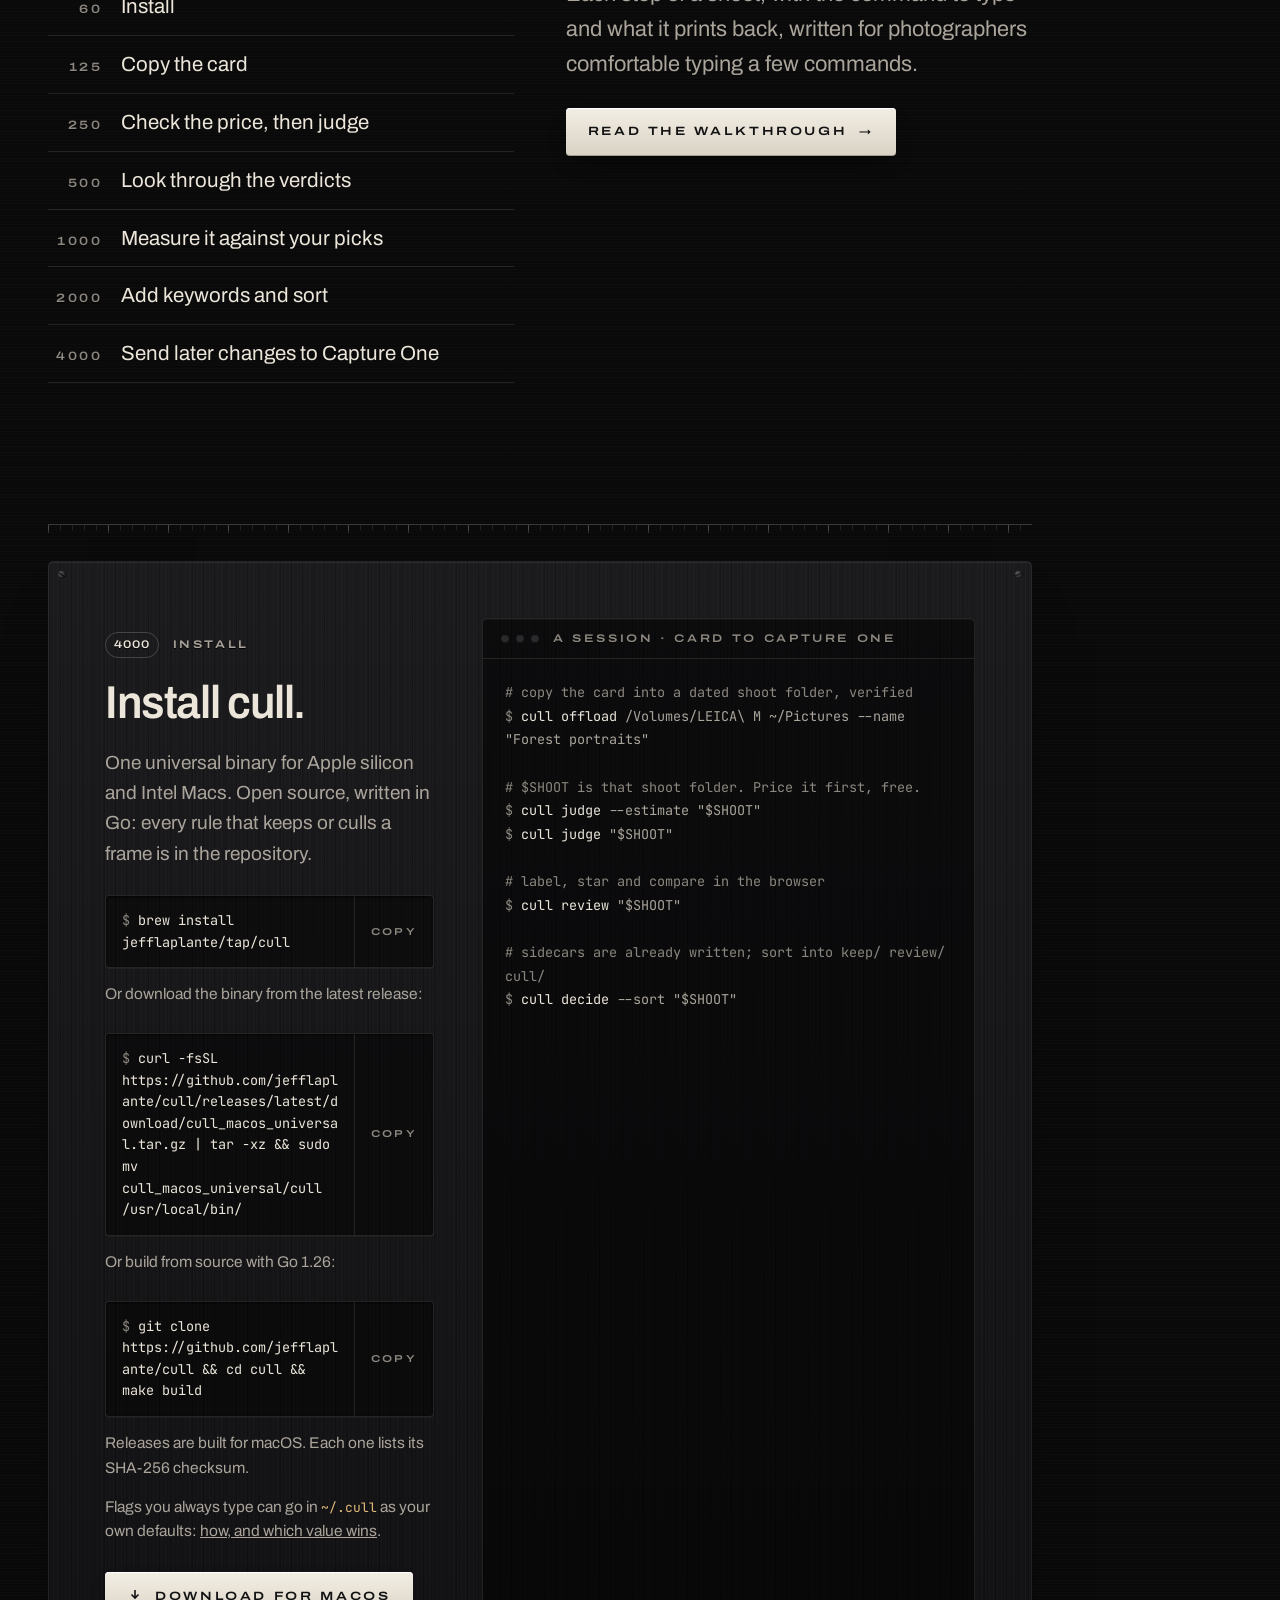
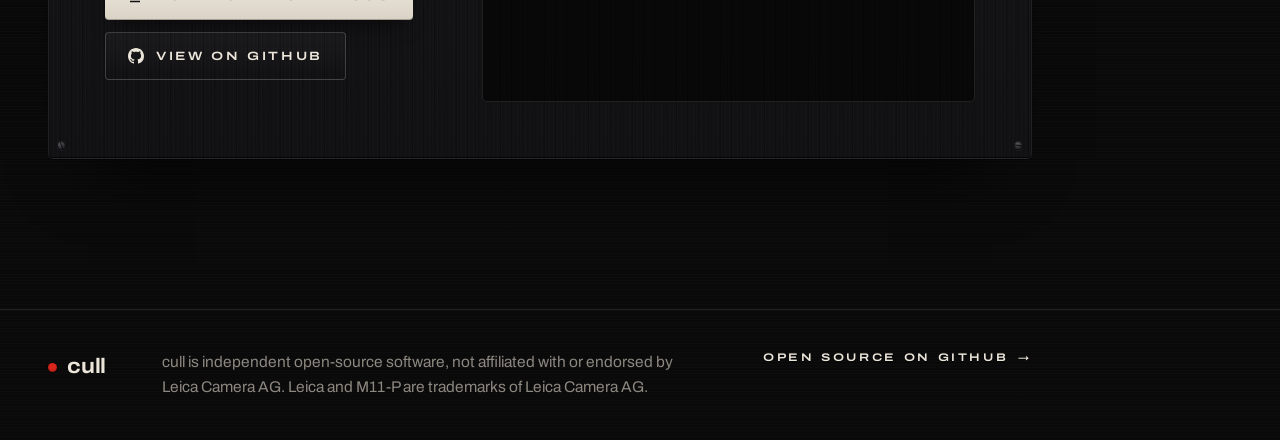
==== commit 84d078fb: "Site: the copy comparison says the other tools' figures vary between runs, and the Wi-Fi advice is f" ====
--- a/index.html
+++ b/index.html
@@ -528,7 +528,7 @@
         </table>
       </div>
     </div>
-    <p class="spec-note">Copy speeds: an <span class="nb">M11-P</span> card in a USB card reader, timed until each tool&rsquo;s data was actually on the disk. Ordinary copies report &ldquo;done&rdquo; before the disk has finished writing, and check nothing; cull reads every copy back from the disk and compares it with the card&rsquo;s fingerprint. On both drives the checked copy finished as fast as or faster than the unchecked ones. Finder itself wasn&rsquo;t timed; <code>ditto</code> uses the same system copy routines. Over a slow network the check costs more: to a NAS over Wi-Fi, copy to your Mac first. Culling figures: a 979-frame shoot labelled by hand and compared with cull&rsquo;s verdicts. About half the frames needed no 100% check; choosing moments among the keeps is still yours. Your results depend on how you shoot; <code>cull calibrate</code> measures them on your own photos. Full measurements are in the <a href="https://github.com/jefflaplante/cull#readme">README</a>.</p>
+    <p class="spec-note">Copy speeds: an <span class="nb">M11-P</span> card in a USB card reader, timed until each tool&rsquo;s data was actually on the disk. Ordinary copies report &ldquo;done&rdquo; before the disk has finished writing, and check nothing; cull reads every copy back from the disk and compares it with the card&rsquo;s fingerprint. On both drives the checked copy finished as fast as or faster than the unchecked ones in these runs. The other tools&rsquo; figures vary a lot from run to run with how long the final flush to disk takes (<code>ditto</code> reached 147 MB/s to the Mac&rsquo;s SSD in an earlier run), so read this as &ldquo;at least as fast&rdquo;, not as a fixed multiple. Finder itself wasn&rsquo;t timed; <code>ditto</code> uses the same system copy routines. Over a slow network the check costs more: to a NAS over Wi-Fi (measured with an earlier version of cull), copy to your Mac first. Culling figures: a 979-frame shoot labelled by hand and compared with cull&rsquo;s verdicts. About half the frames needed no 100% check; choosing moments among the keeps is still yours. Your results depend on how you shoot; <code>cull calibrate</code> measures them on your own photos. Full measurements are in the <a href="https://github.com/jefflaplante/cull#readme">README</a>.</p>
   </div>
 </section>
 
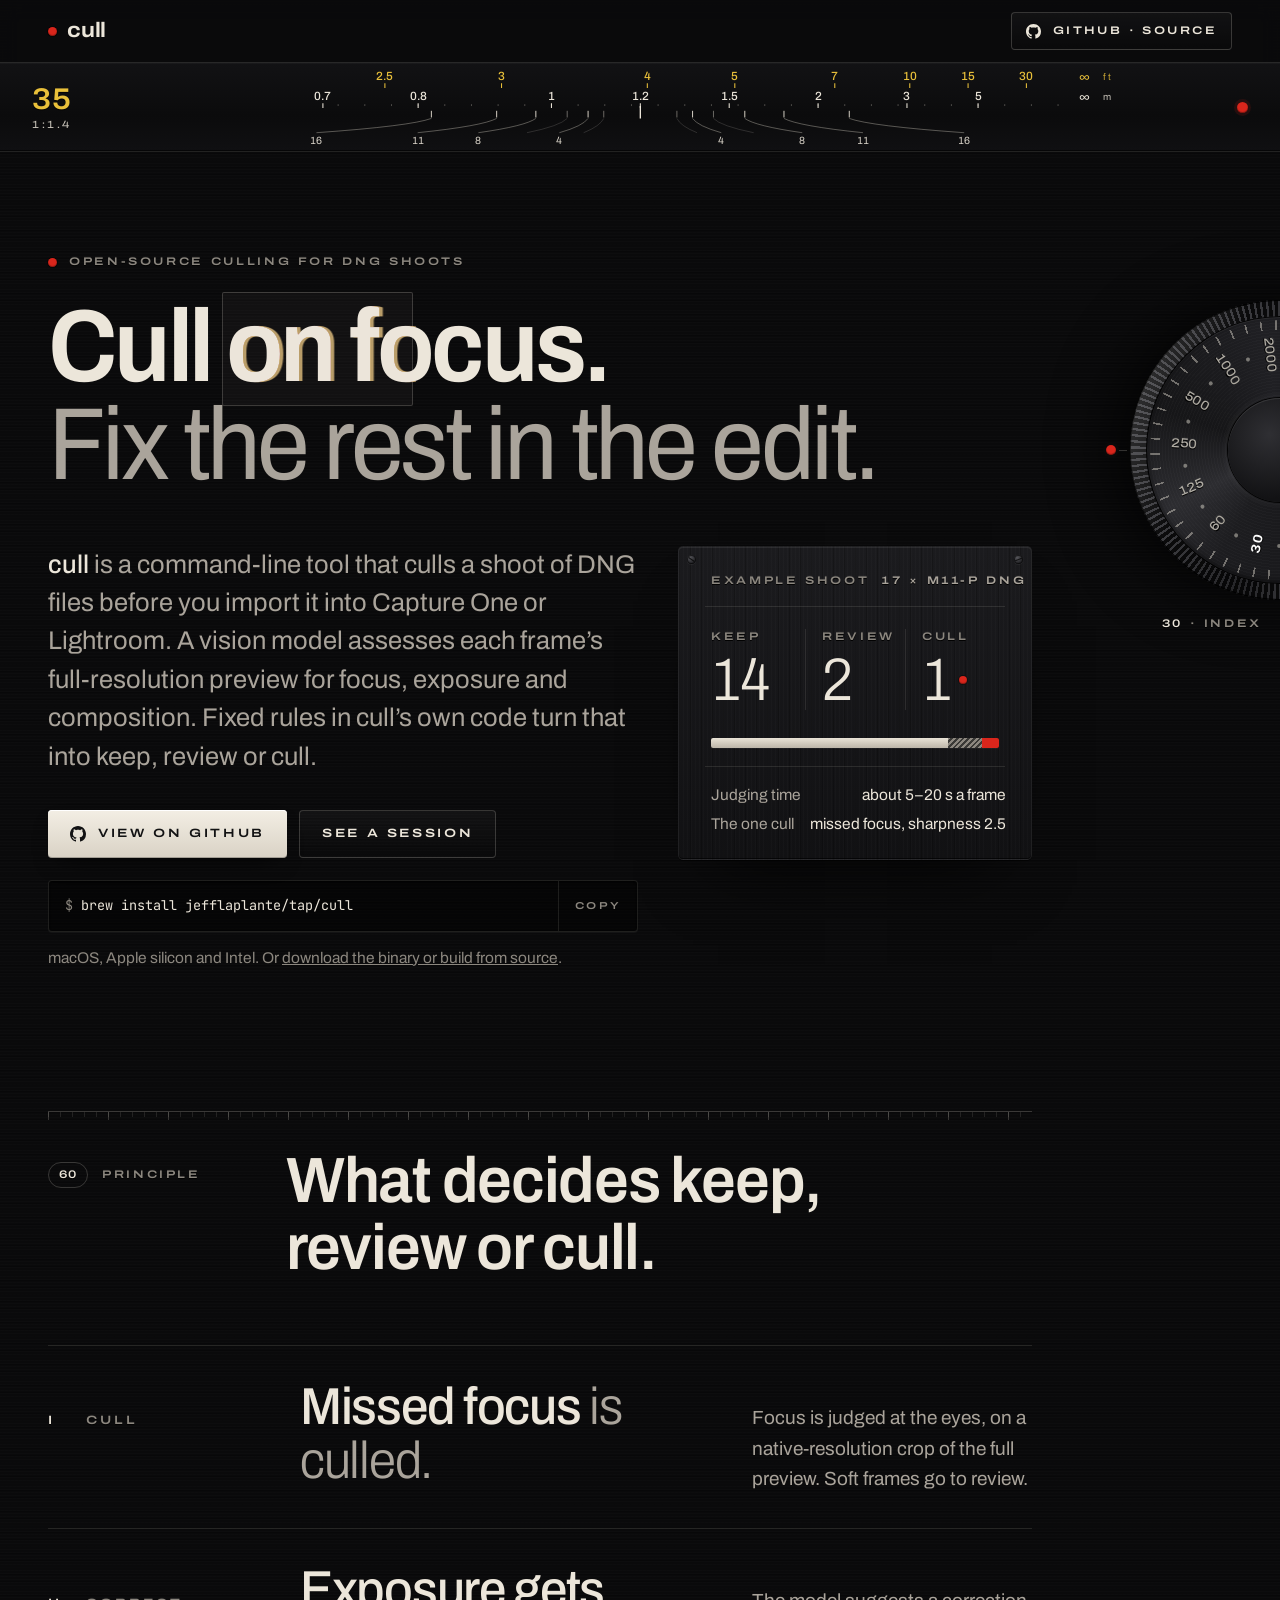
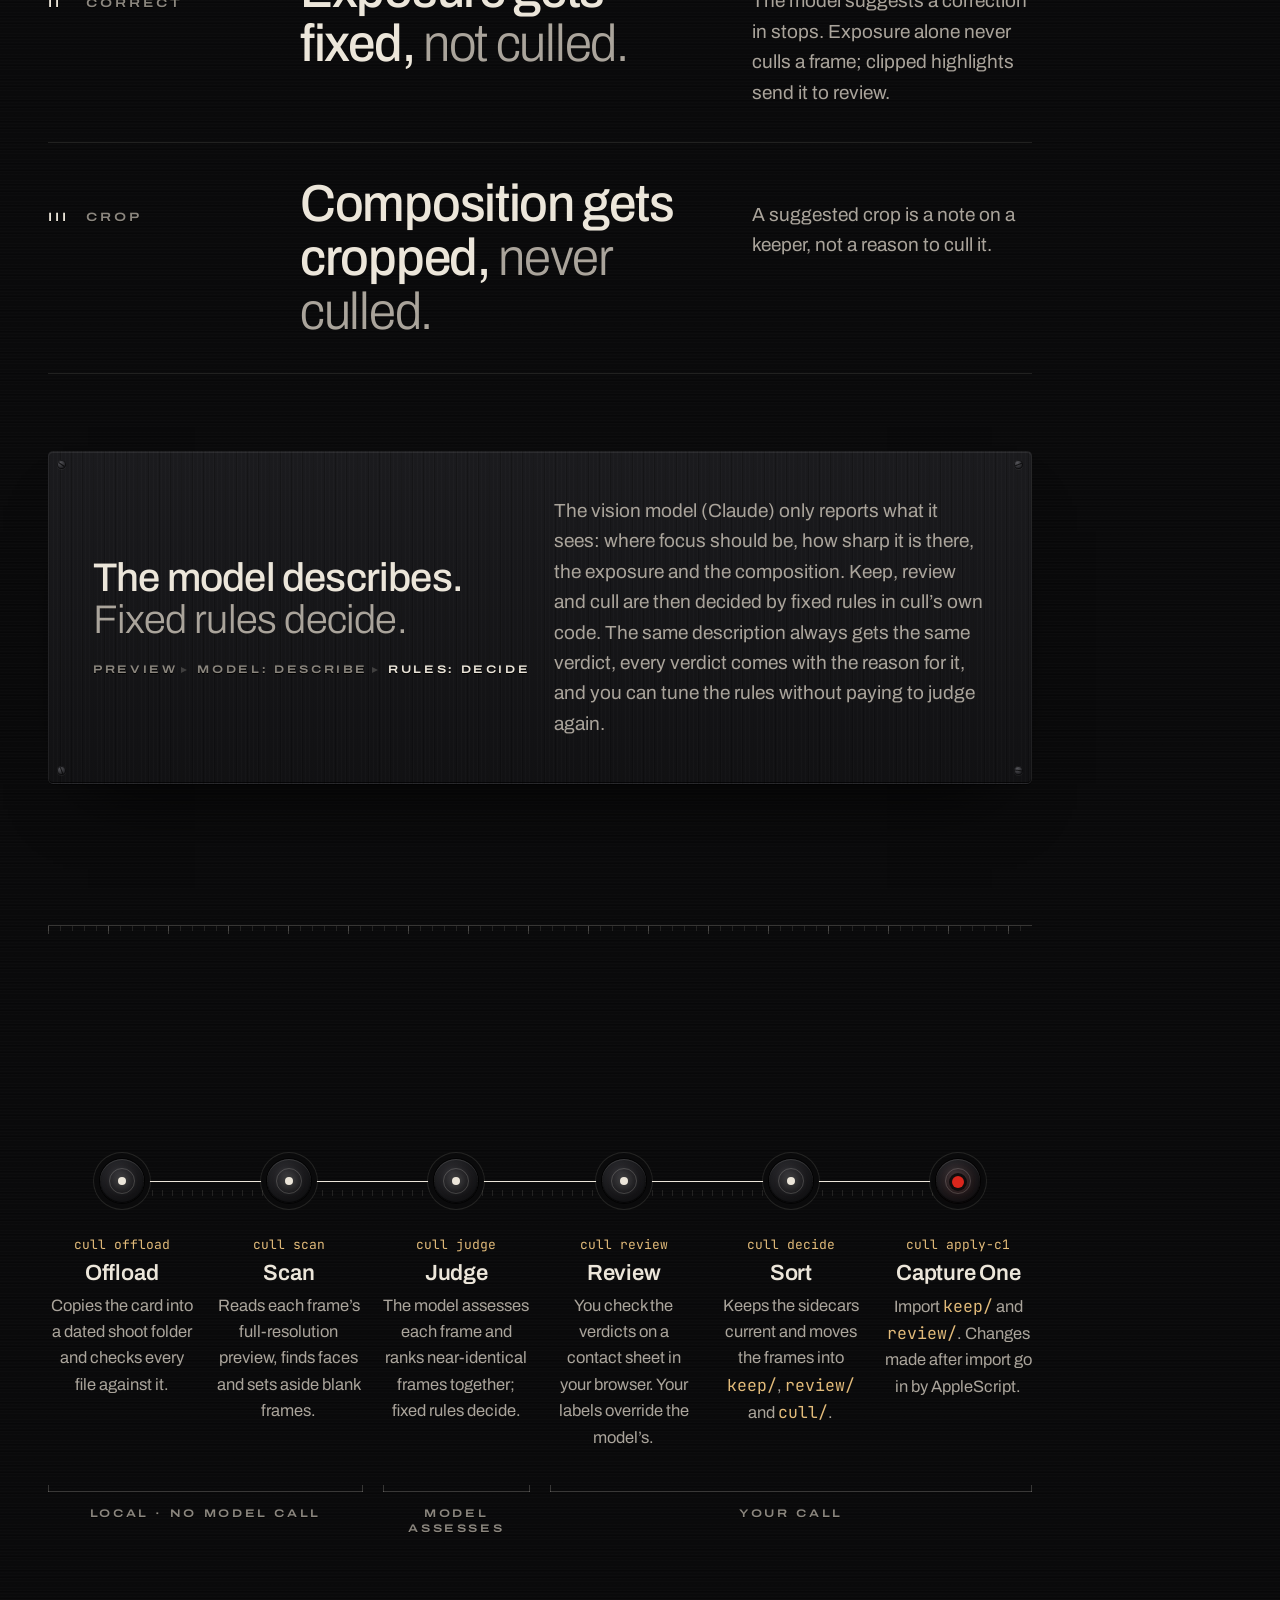
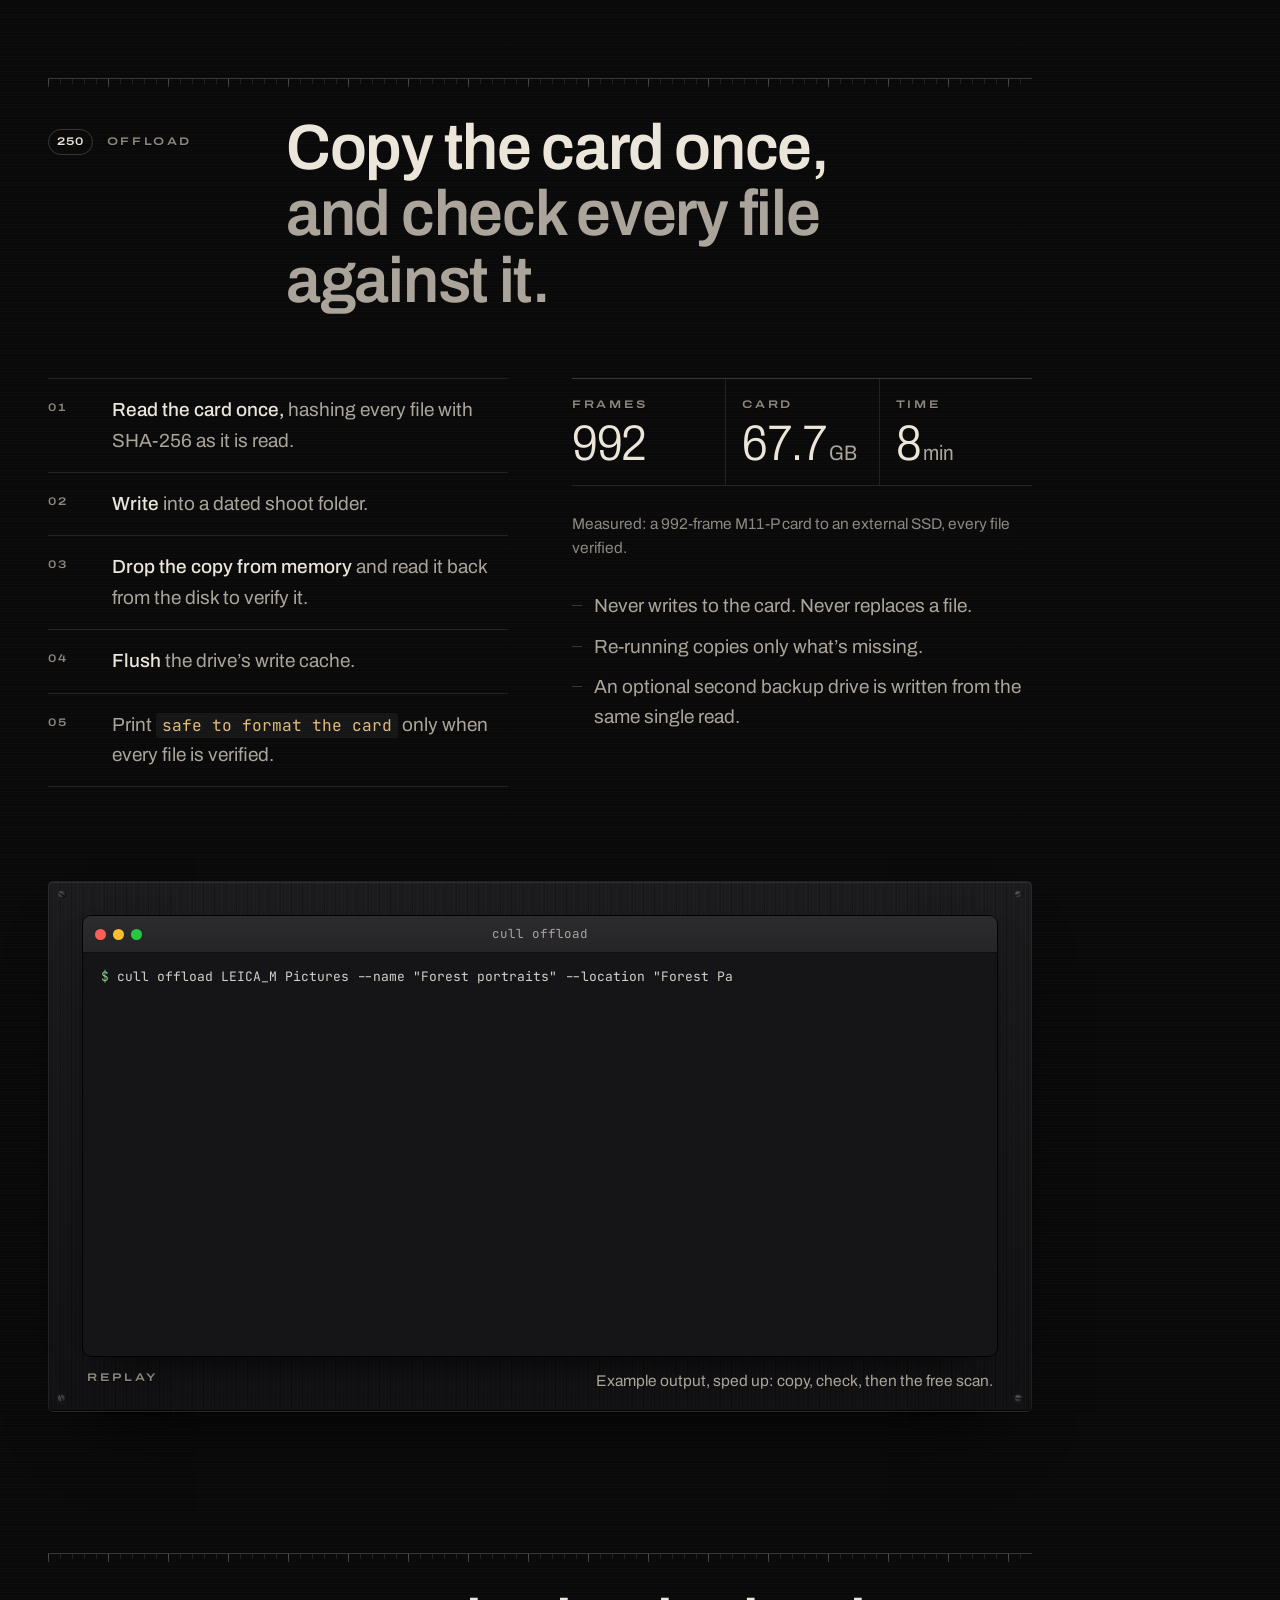
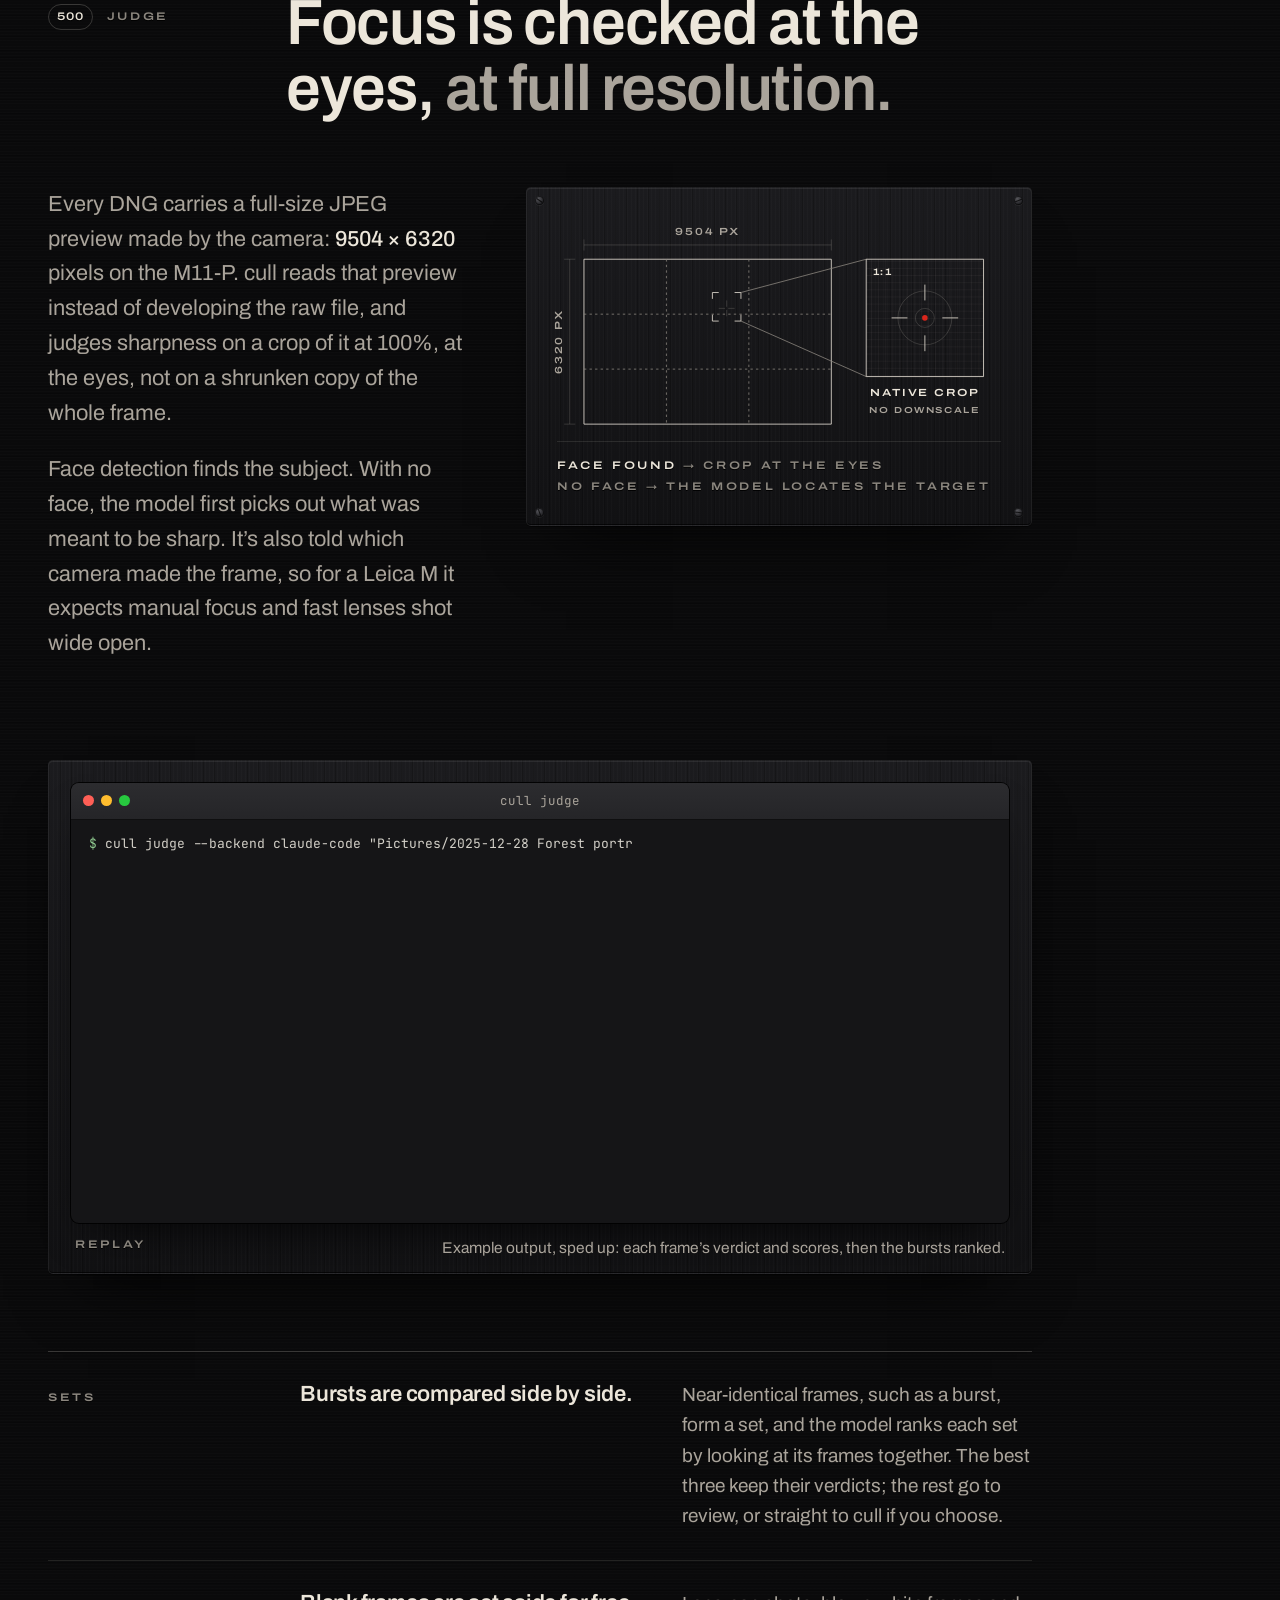
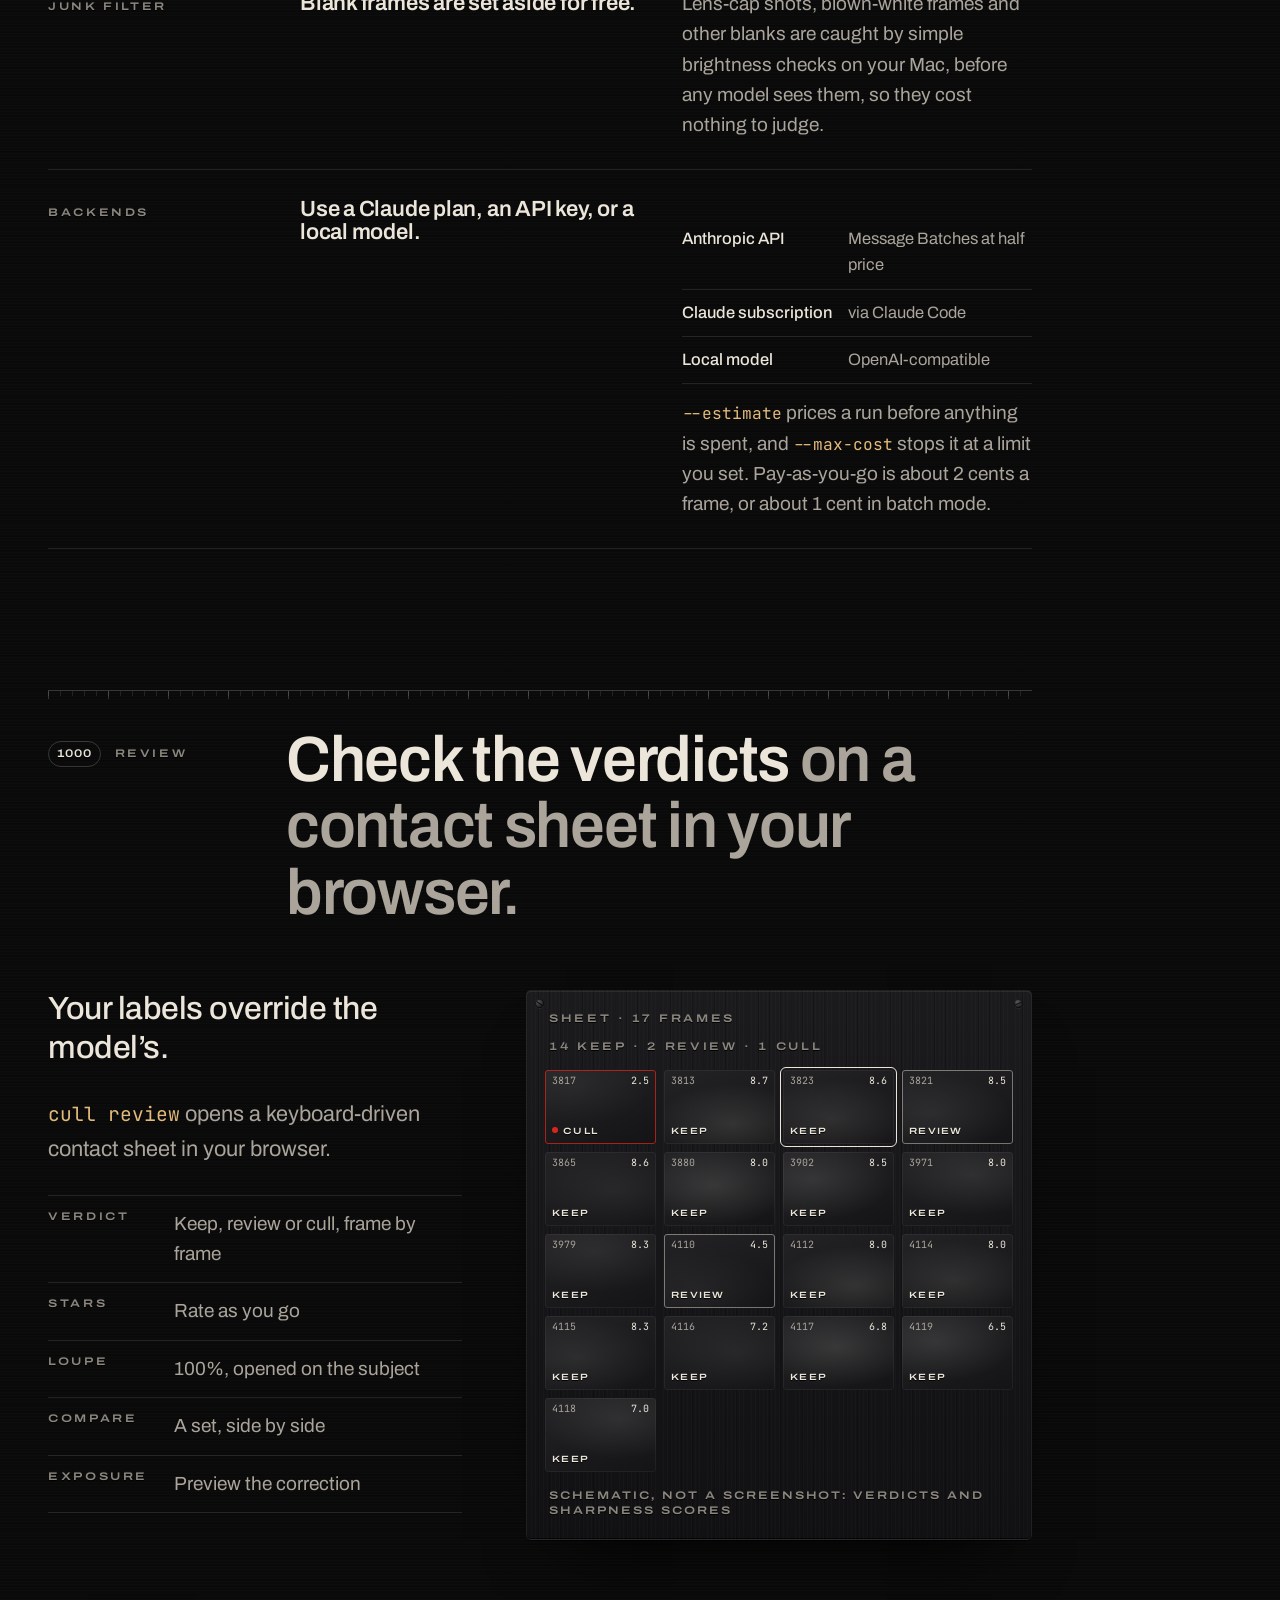
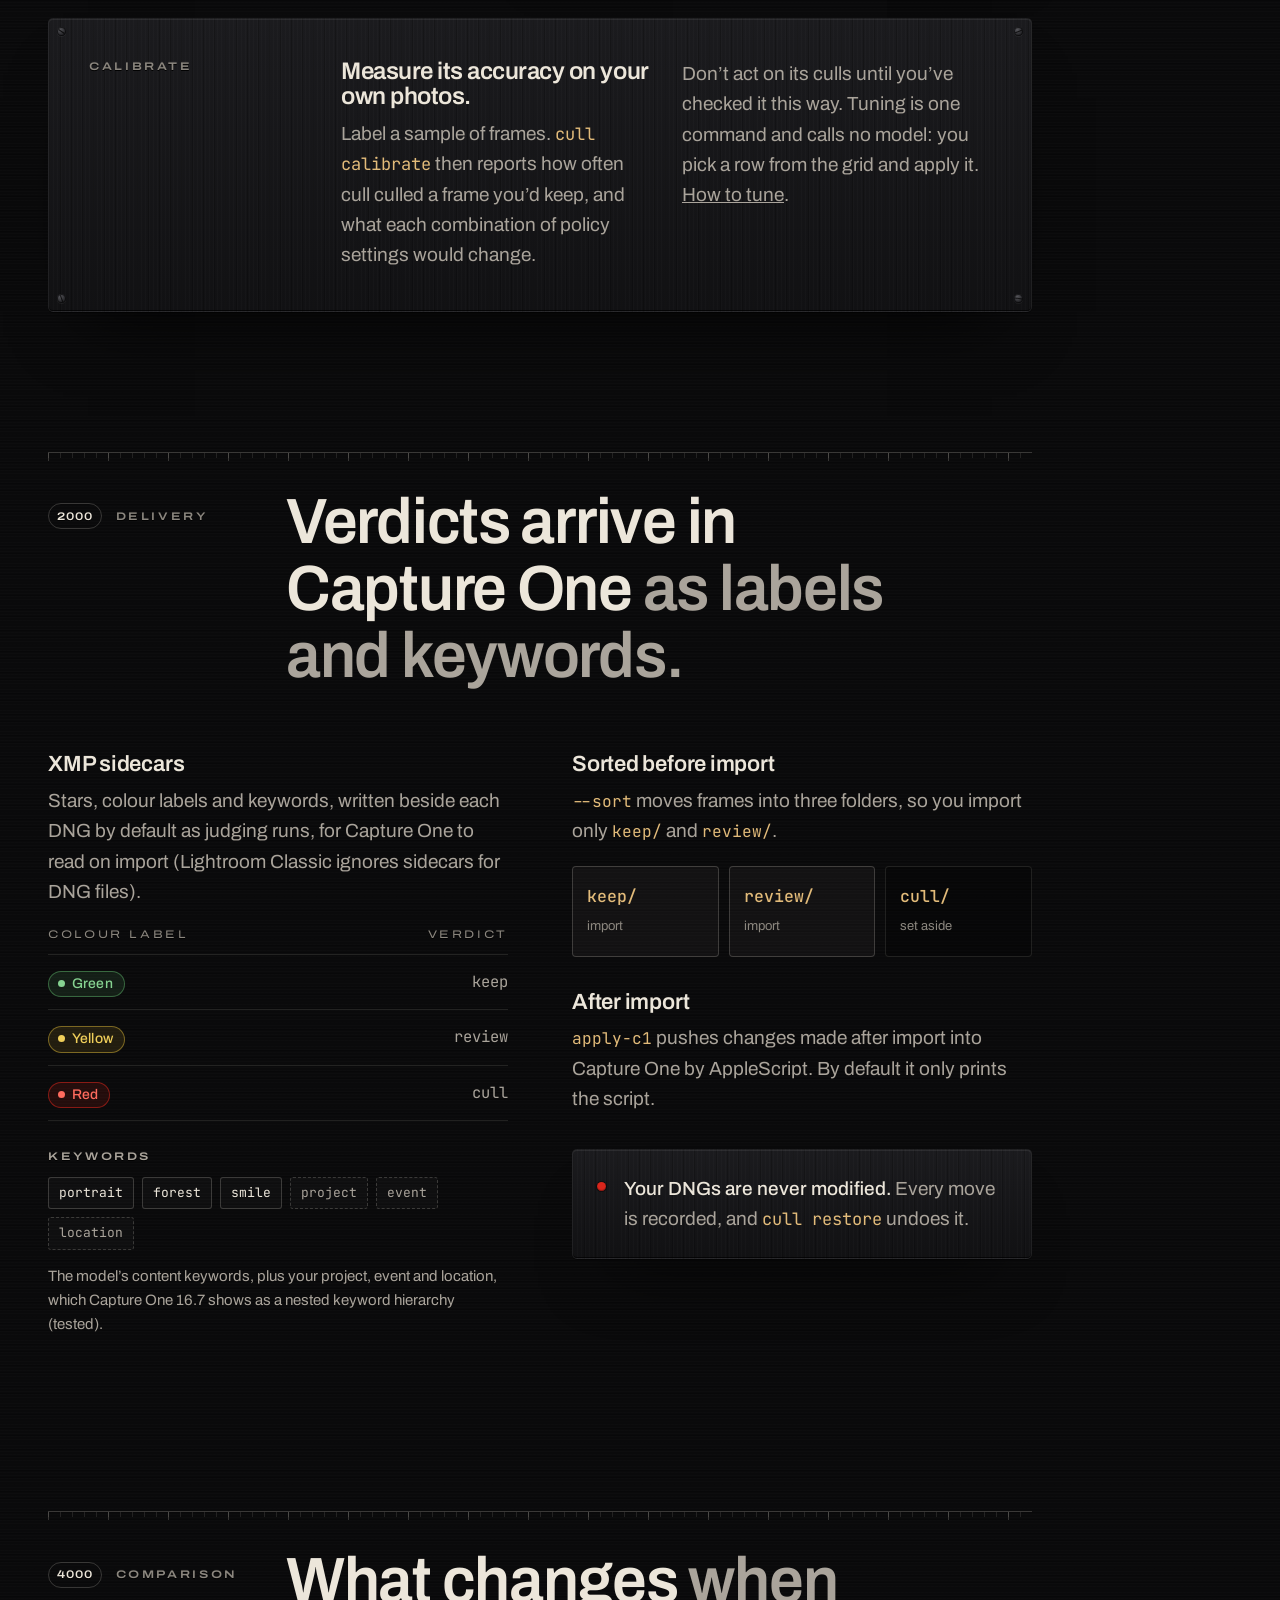
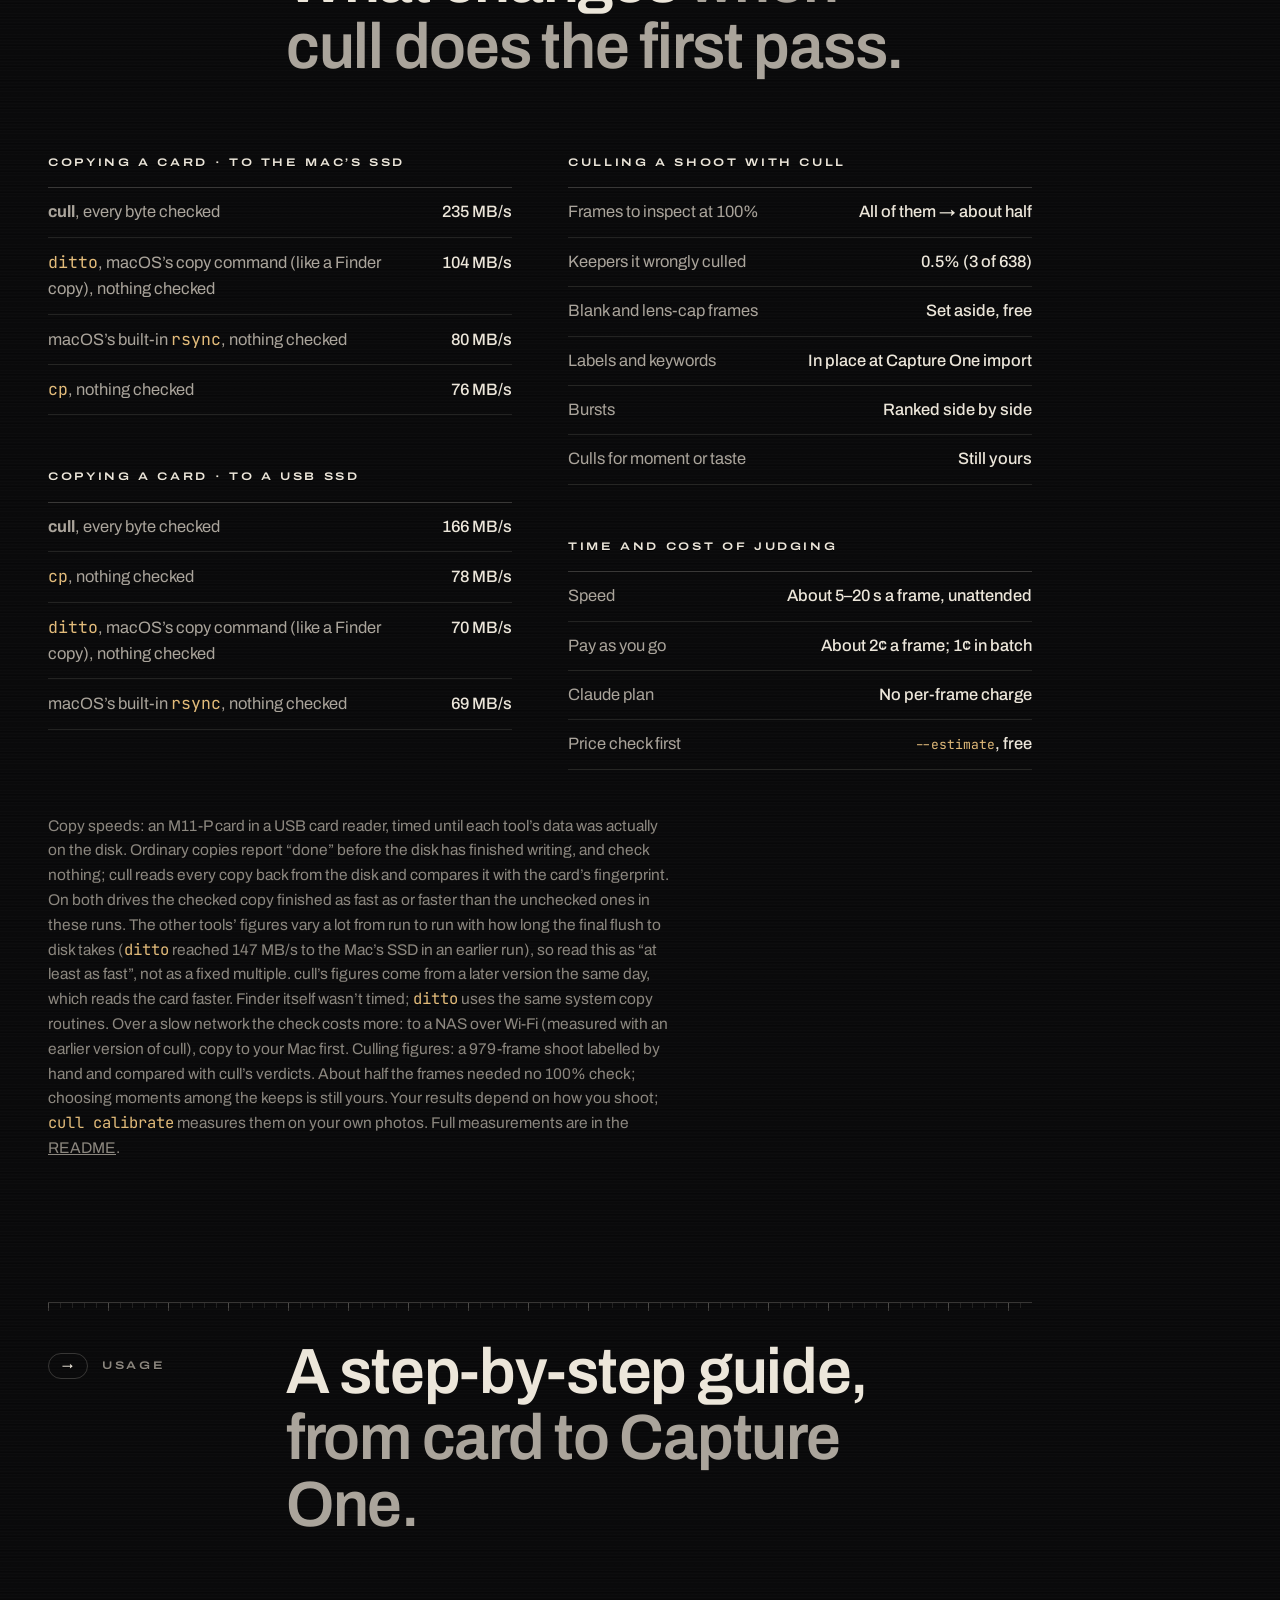
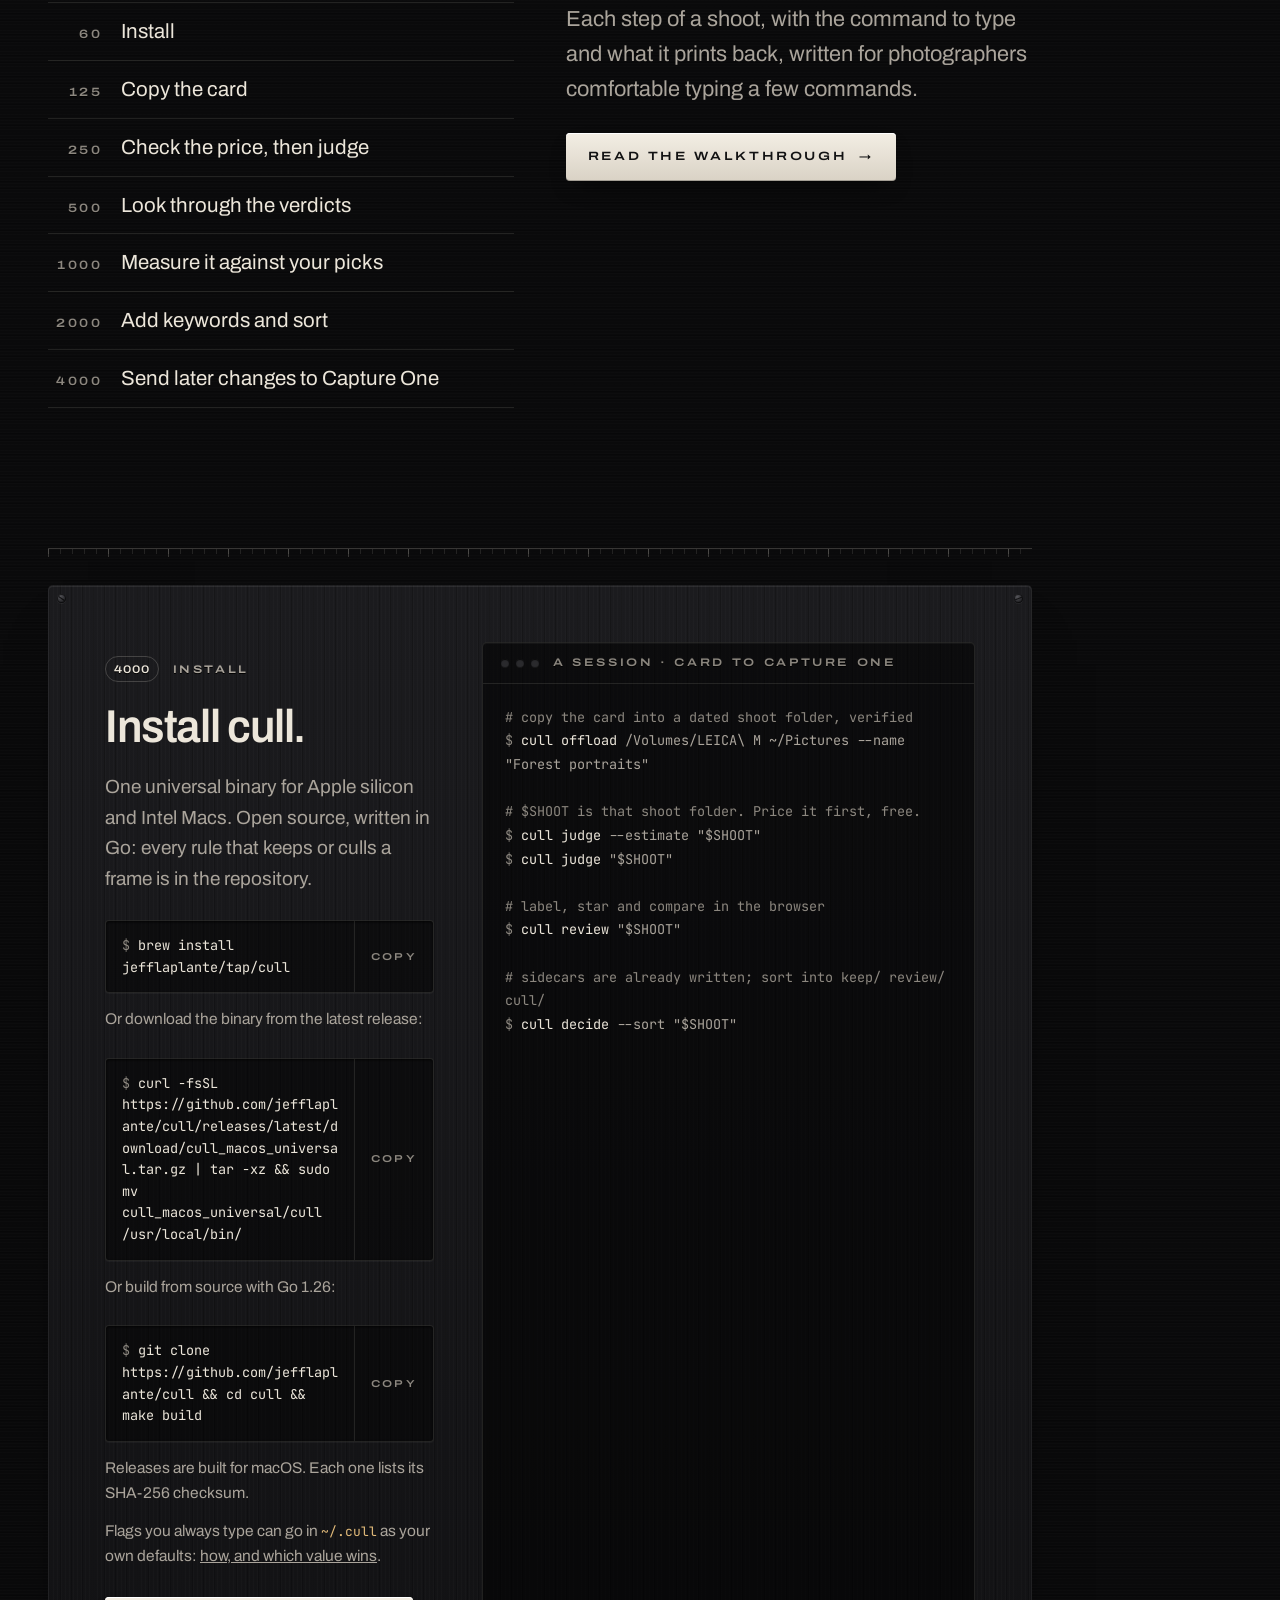
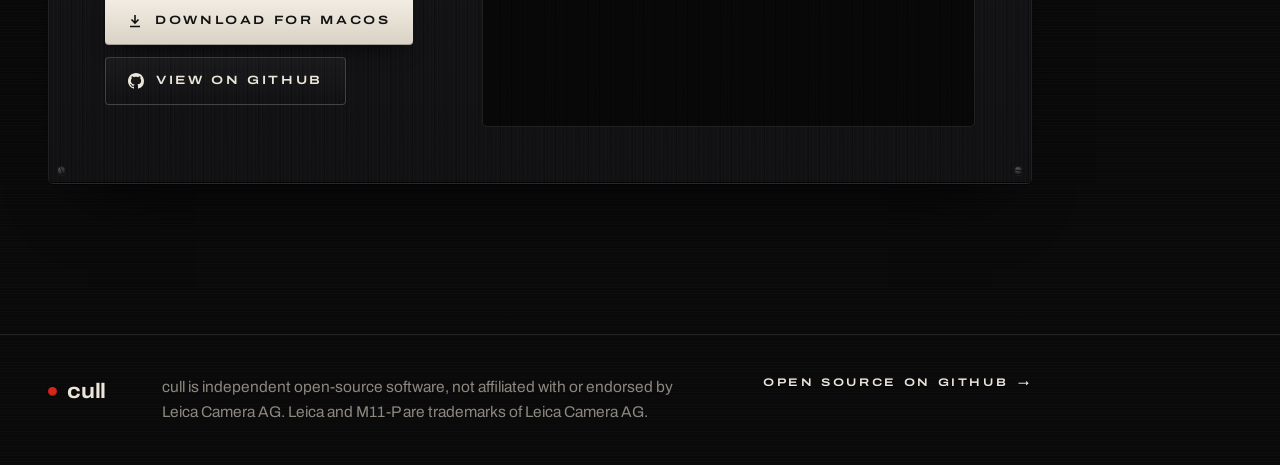
==== commit baf5c38b: "Docs: card read with read-ahead and retry eviction measured (cardbench before/after per destination," ====
--- a/index.html
+++ b/index.html
@@ -489,7 +489,7 @@
         <table>
           <caption><span class="eng">Copying a card · to the Mac&rsquo;s SSD</span></caption>
           <tbody>
-            <tr><th scope="row"><strong>cull</strong>, every byte checked</th><td class="nw">194 MB/s</td></tr>
+            <tr><th scope="row"><strong>cull</strong>, every byte checked</th><td class="nw">235 MB/s</td></tr>
             <tr><th scope="row"><code>ditto</code>, macOS&rsquo;s copy command (like a Finder copy), nothing checked</th><td class="nw">104 MB/s</td></tr>
             <tr><th scope="row">macOS&rsquo;s built-in <code>rsync</code>, nothing checked</th><td class="nw">80 MB/s</td></tr>
             <tr><th scope="row"><code>cp</code>, nothing checked</th><td class="nw">76 MB/s</td></tr>
@@ -498,7 +498,7 @@
         <table>
           <caption><span class="eng">Copying a card · to a USB SSD</span></caption>
           <tbody>
-            <tr><th scope="row"><strong>cull</strong>, every byte checked</th><td class="nw">153 MB/s</td></tr>
+            <tr><th scope="row"><strong>cull</strong>, every byte checked</th><td class="nw">166 MB/s</td></tr>
             <tr><th scope="row"><code>cp</code>, nothing checked</th><td class="nw">78 MB/s</td></tr>
             <tr><th scope="row"><code>ditto</code>, macOS&rsquo;s copy command (like a Finder copy), nothing checked</th><td class="nw">70 MB/s</td></tr>
             <tr><th scope="row">macOS&rsquo;s built-in <code>rsync</code>, nothing checked</th><td class="nw">69 MB/s</td></tr>
@@ -528,7 +528,7 @@
         </table>
       </div>
     </div>
-    <p class="spec-note">Copy speeds: an <span class="nb">M11-P</span> card in a USB card reader, timed until each tool&rsquo;s data was actually on the disk. Ordinary copies report &ldquo;done&rdquo; before the disk has finished writing, and check nothing; cull reads every copy back from the disk and compares it with the card&rsquo;s fingerprint. On both drives the checked copy finished as fast as or faster than the unchecked ones in these runs. The other tools&rsquo; figures vary a lot from run to run with how long the final flush to disk takes (<code>ditto</code> reached 147 MB/s to the Mac&rsquo;s SSD in an earlier run), so read this as &ldquo;at least as fast&rdquo;, not as a fixed multiple. Finder itself wasn&rsquo;t timed; <code>ditto</code> uses the same system copy routines. Over a slow network the check costs more: to a NAS over Wi-Fi (measured with an earlier version of cull), copy to your Mac first. Culling figures: a 979-frame shoot labelled by hand and compared with cull&rsquo;s verdicts. About half the frames needed no 100% check; choosing moments among the keeps is still yours. Your results depend on how you shoot; <code>cull calibrate</code> measures them on your own photos. Full measurements are in the <a href="https://github.com/jefflaplante/cull#readme">README</a>.</p>
+    <p class="spec-note">Copy speeds: an <span class="nb">M11-P</span> card in a USB card reader, timed until each tool&rsquo;s data was actually on the disk. Ordinary copies report &ldquo;done&rdquo; before the disk has finished writing, and check nothing; cull reads every copy back from the disk and compares it with the card&rsquo;s fingerprint. On both drives the checked copy finished as fast as or faster than the unchecked ones in these runs. The other tools&rsquo; figures vary a lot from run to run with how long the final flush to disk takes (<code>ditto</code> reached 147 MB/s to the Mac&rsquo;s SSD in an earlier run), so read this as &ldquo;at least as fast&rdquo;, not as a fixed multiple. cull&rsquo;s figures come from a later version the same day, which reads the card faster. Finder itself wasn&rsquo;t timed; <code>ditto</code> uses the same system copy routines. Over a slow network the check costs more: to a NAS over Wi-Fi (measured with an earlier version of cull), copy to your Mac first. Culling figures: a 979-frame shoot labelled by hand and compared with cull&rsquo;s verdicts. About half the frames needed no 100% check; choosing moments among the keeps is still yours. Your results depend on how you shoot; <code>cull calibrate</code> measures them on your own photos. Full measurements are in the <a href="https://github.com/jefflaplante/cull#readme">README</a>.</p>
   </div>
 </section>
 
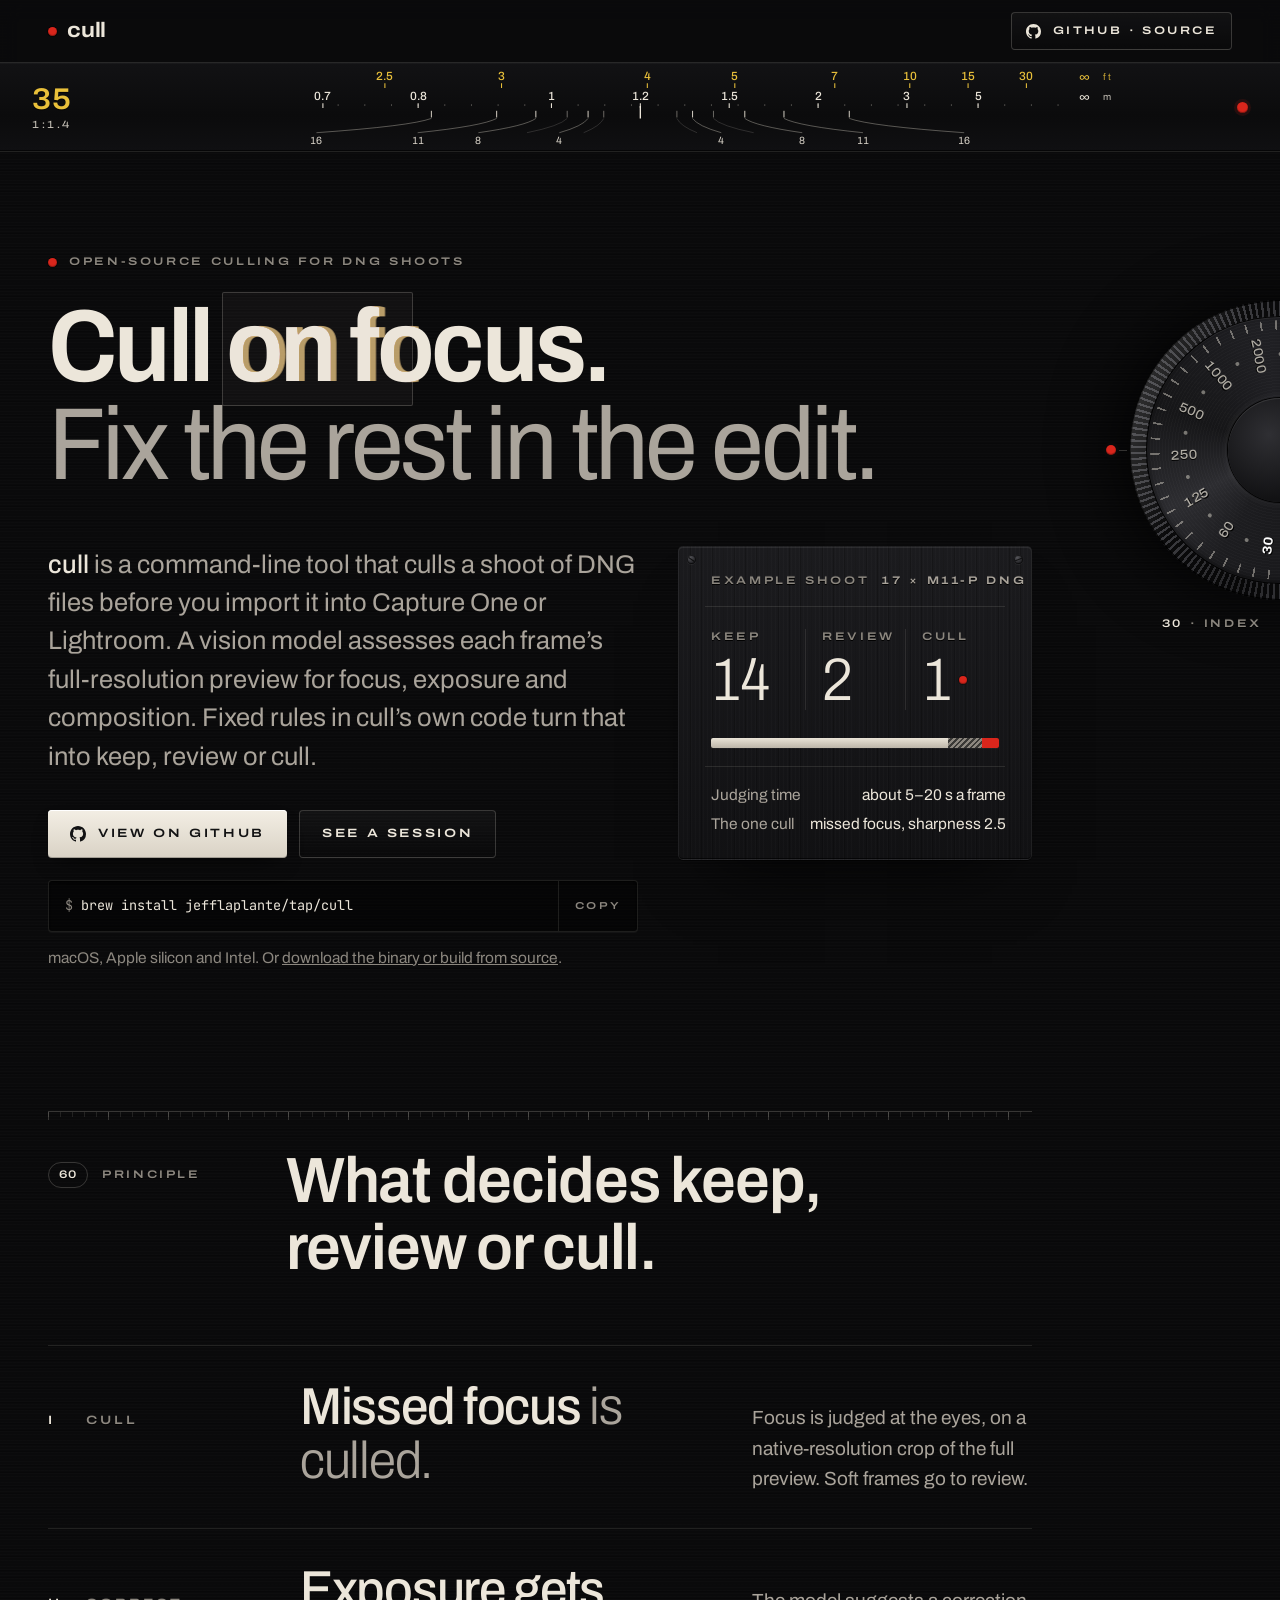
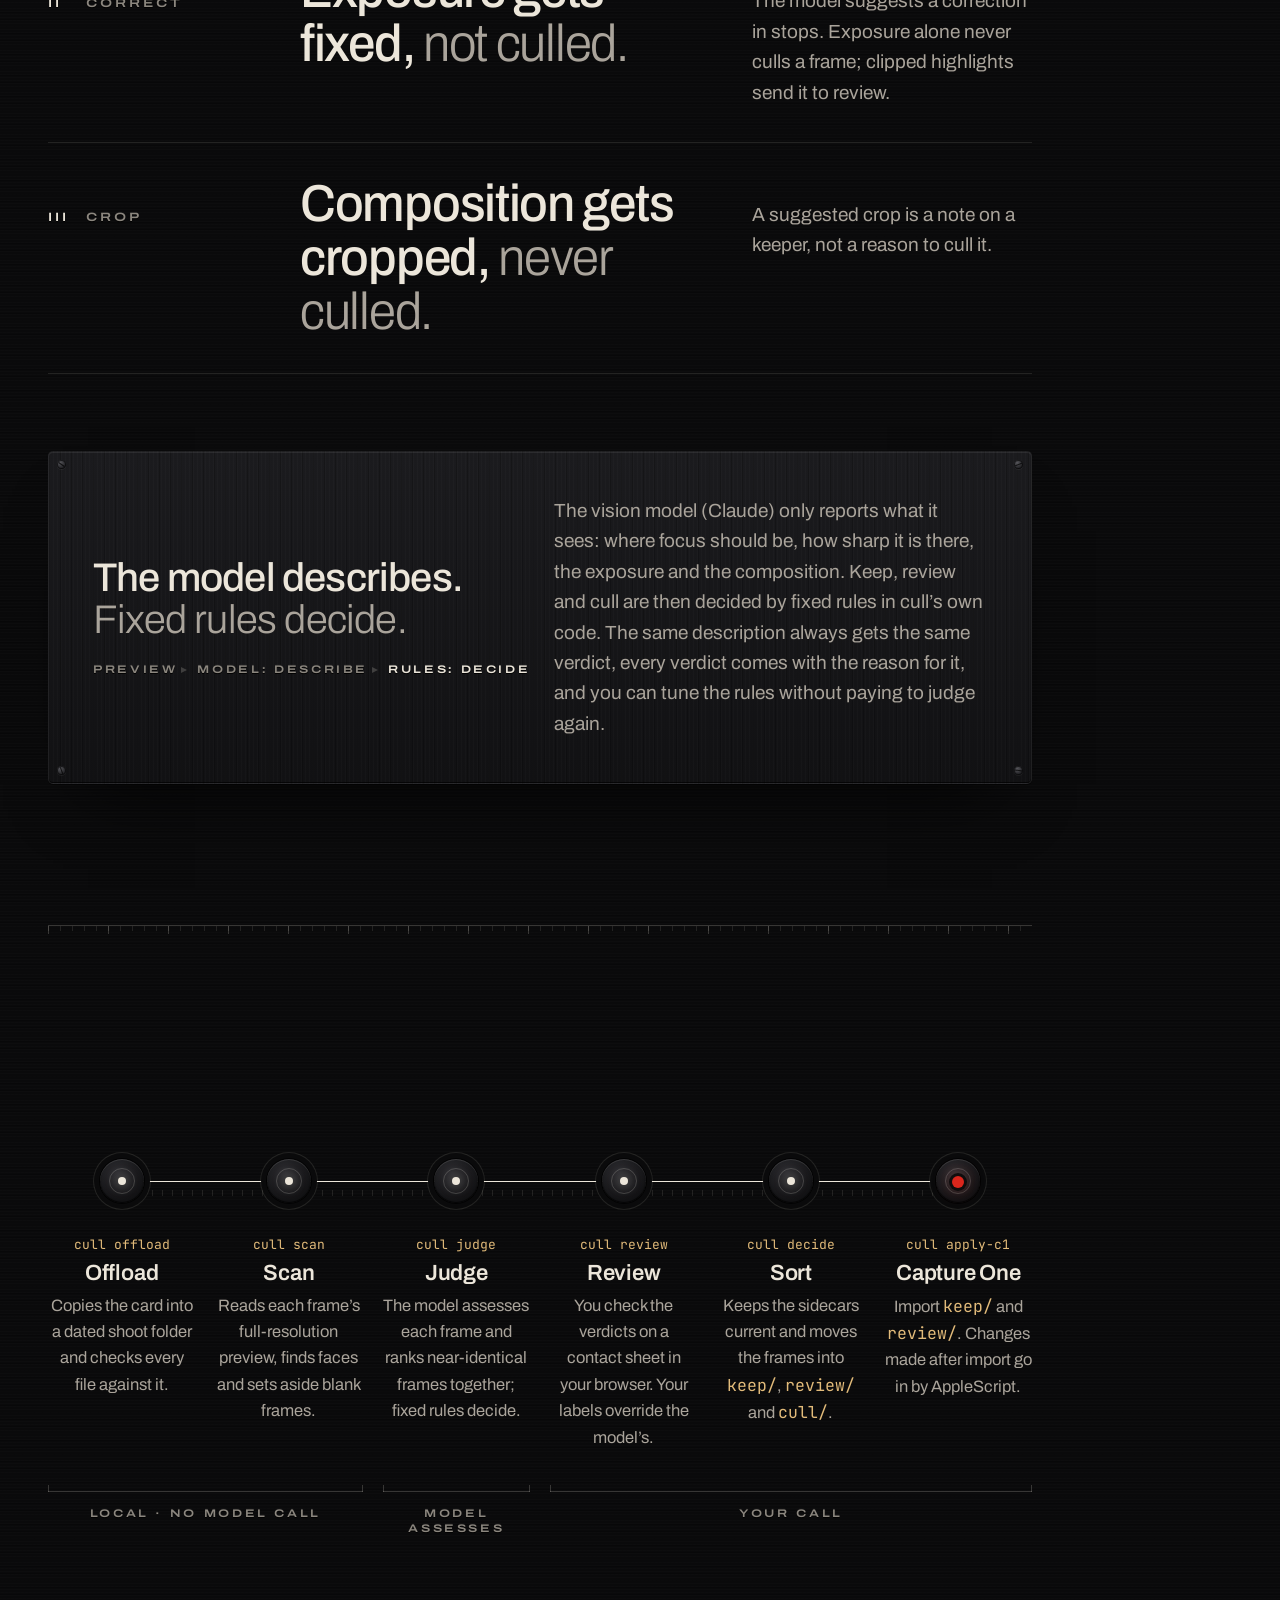
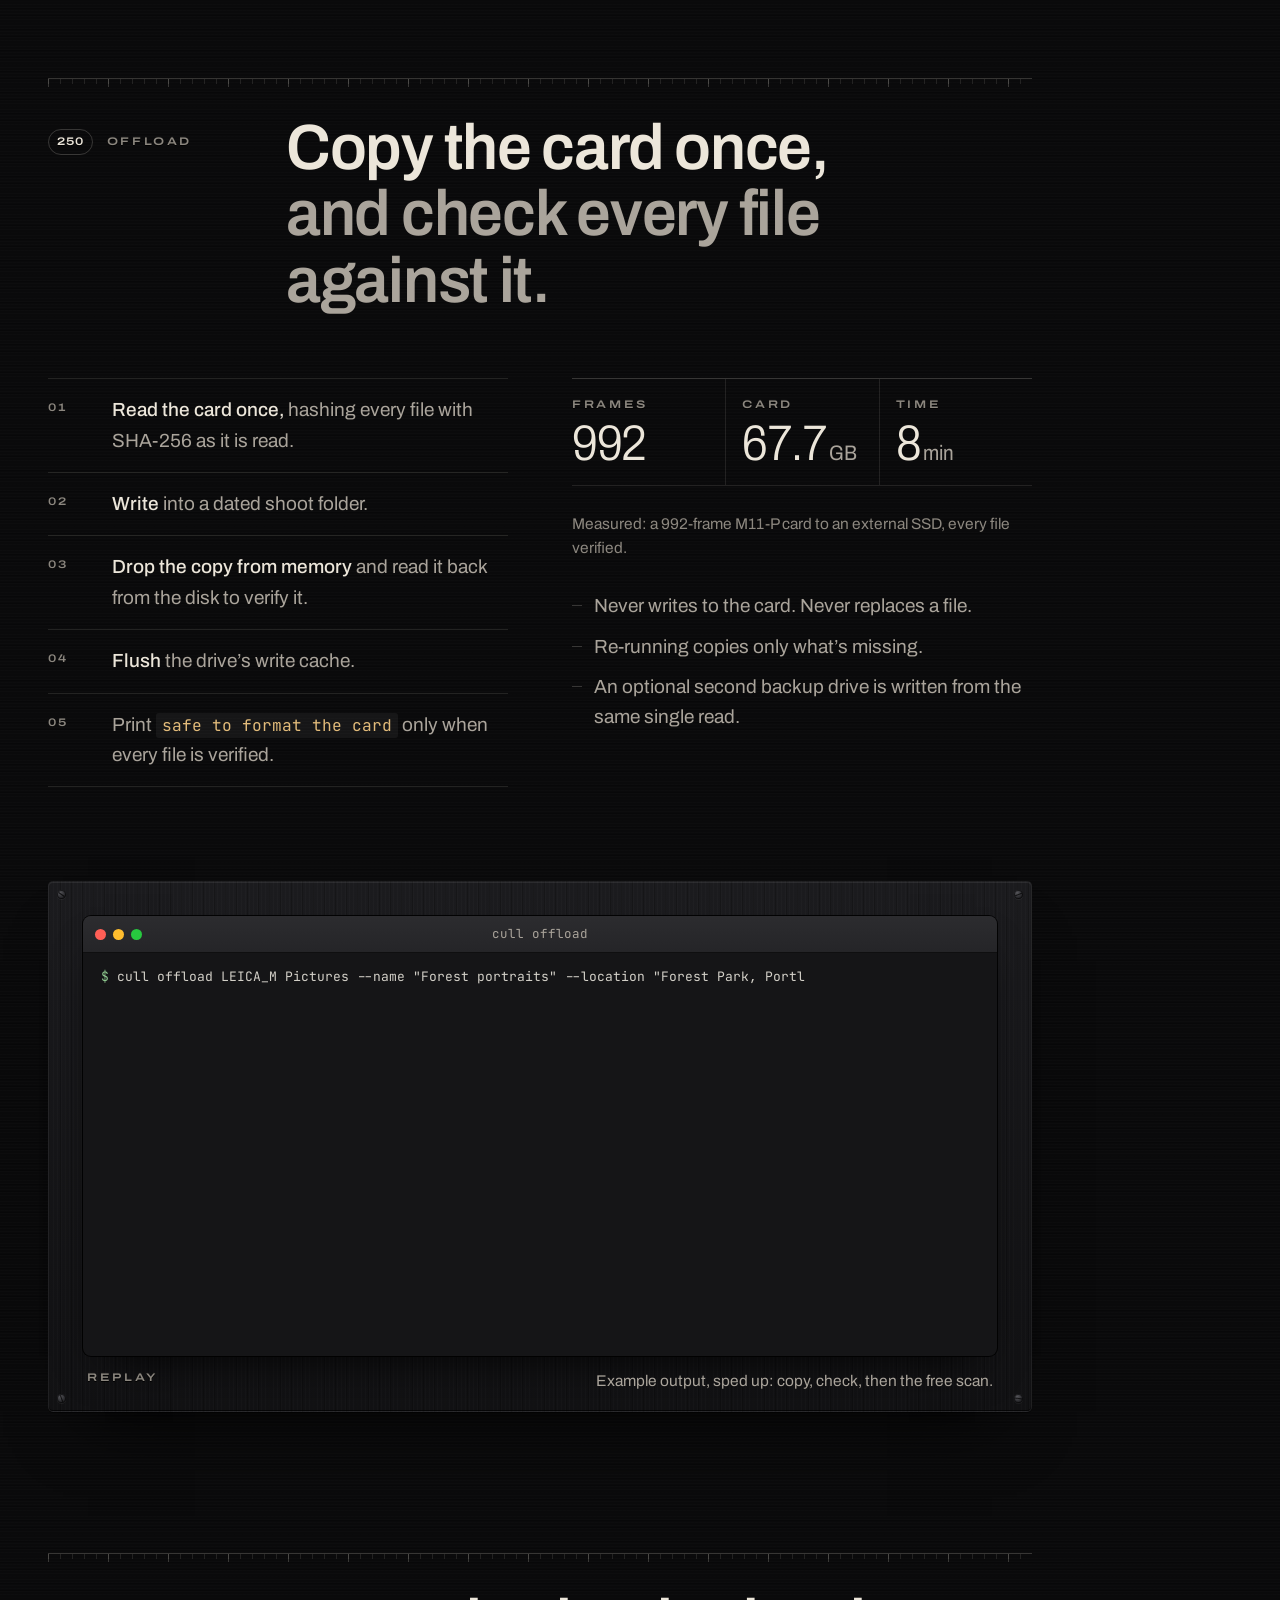
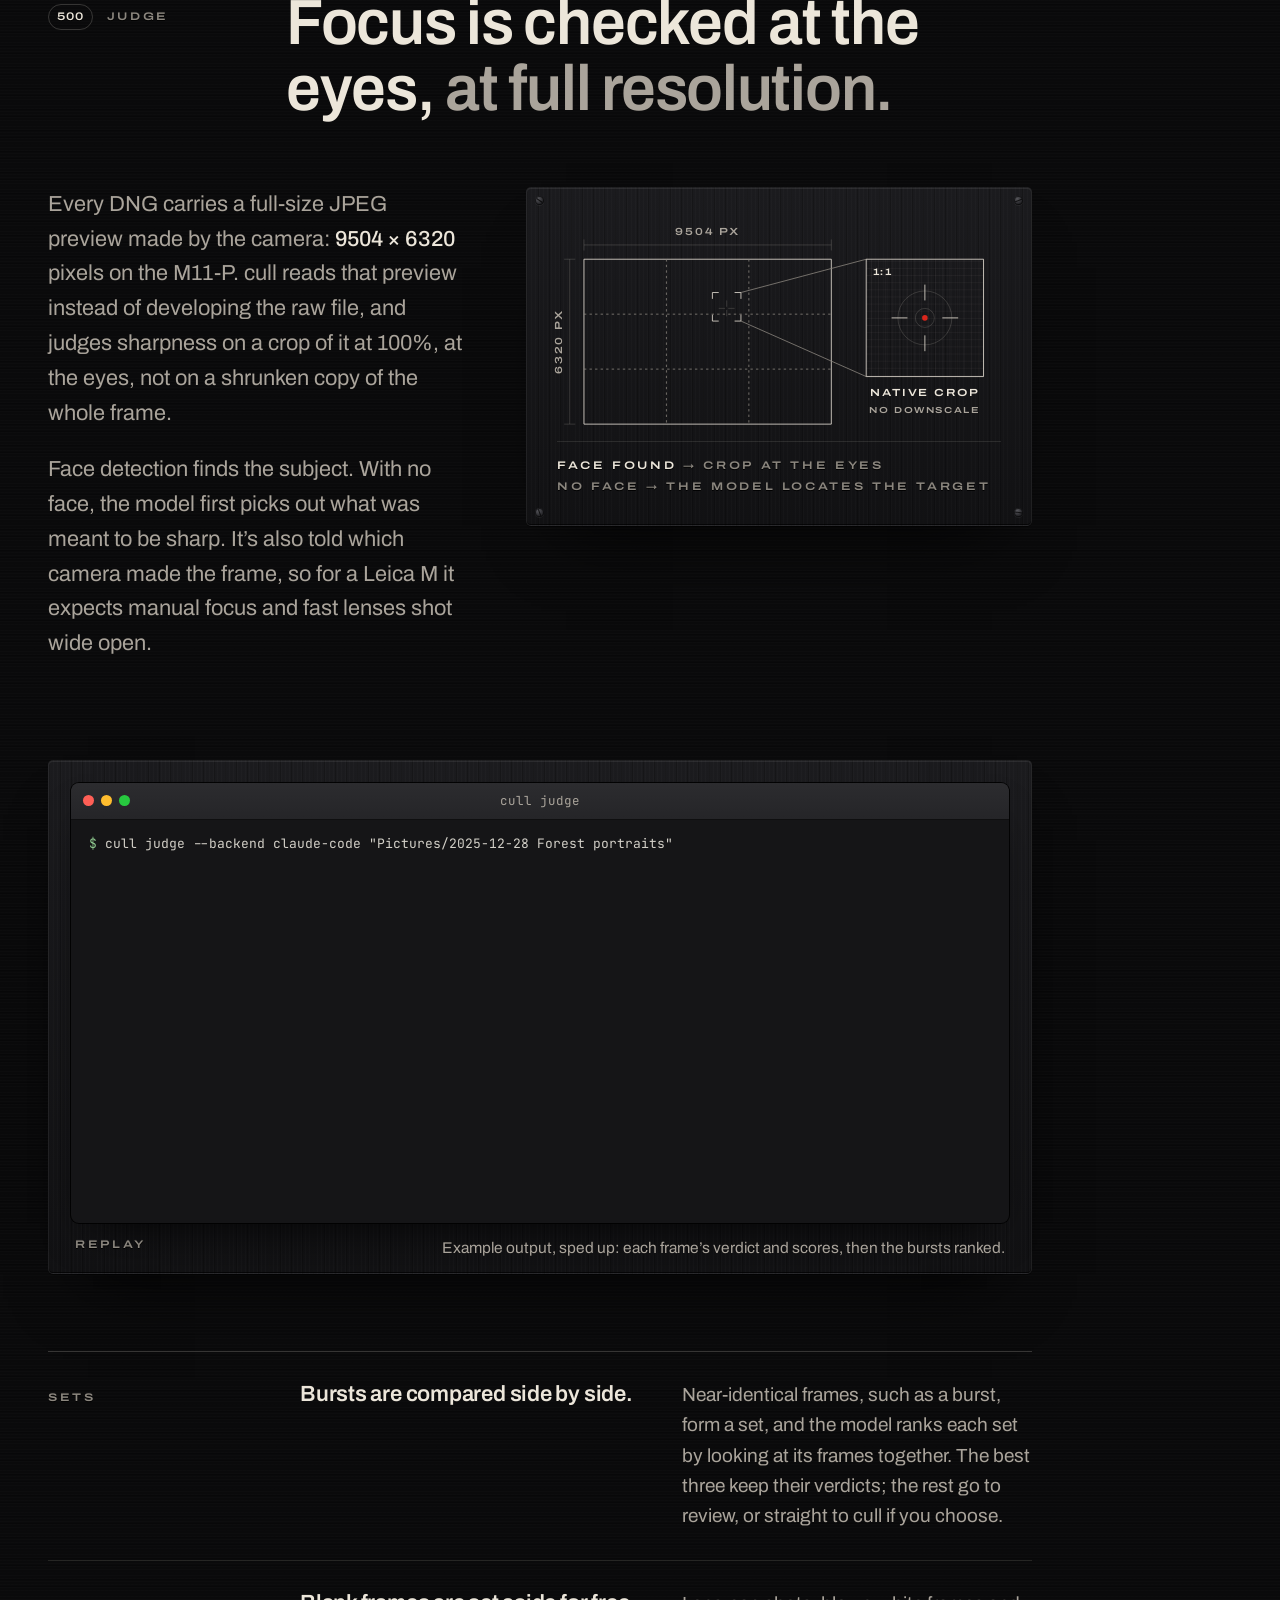
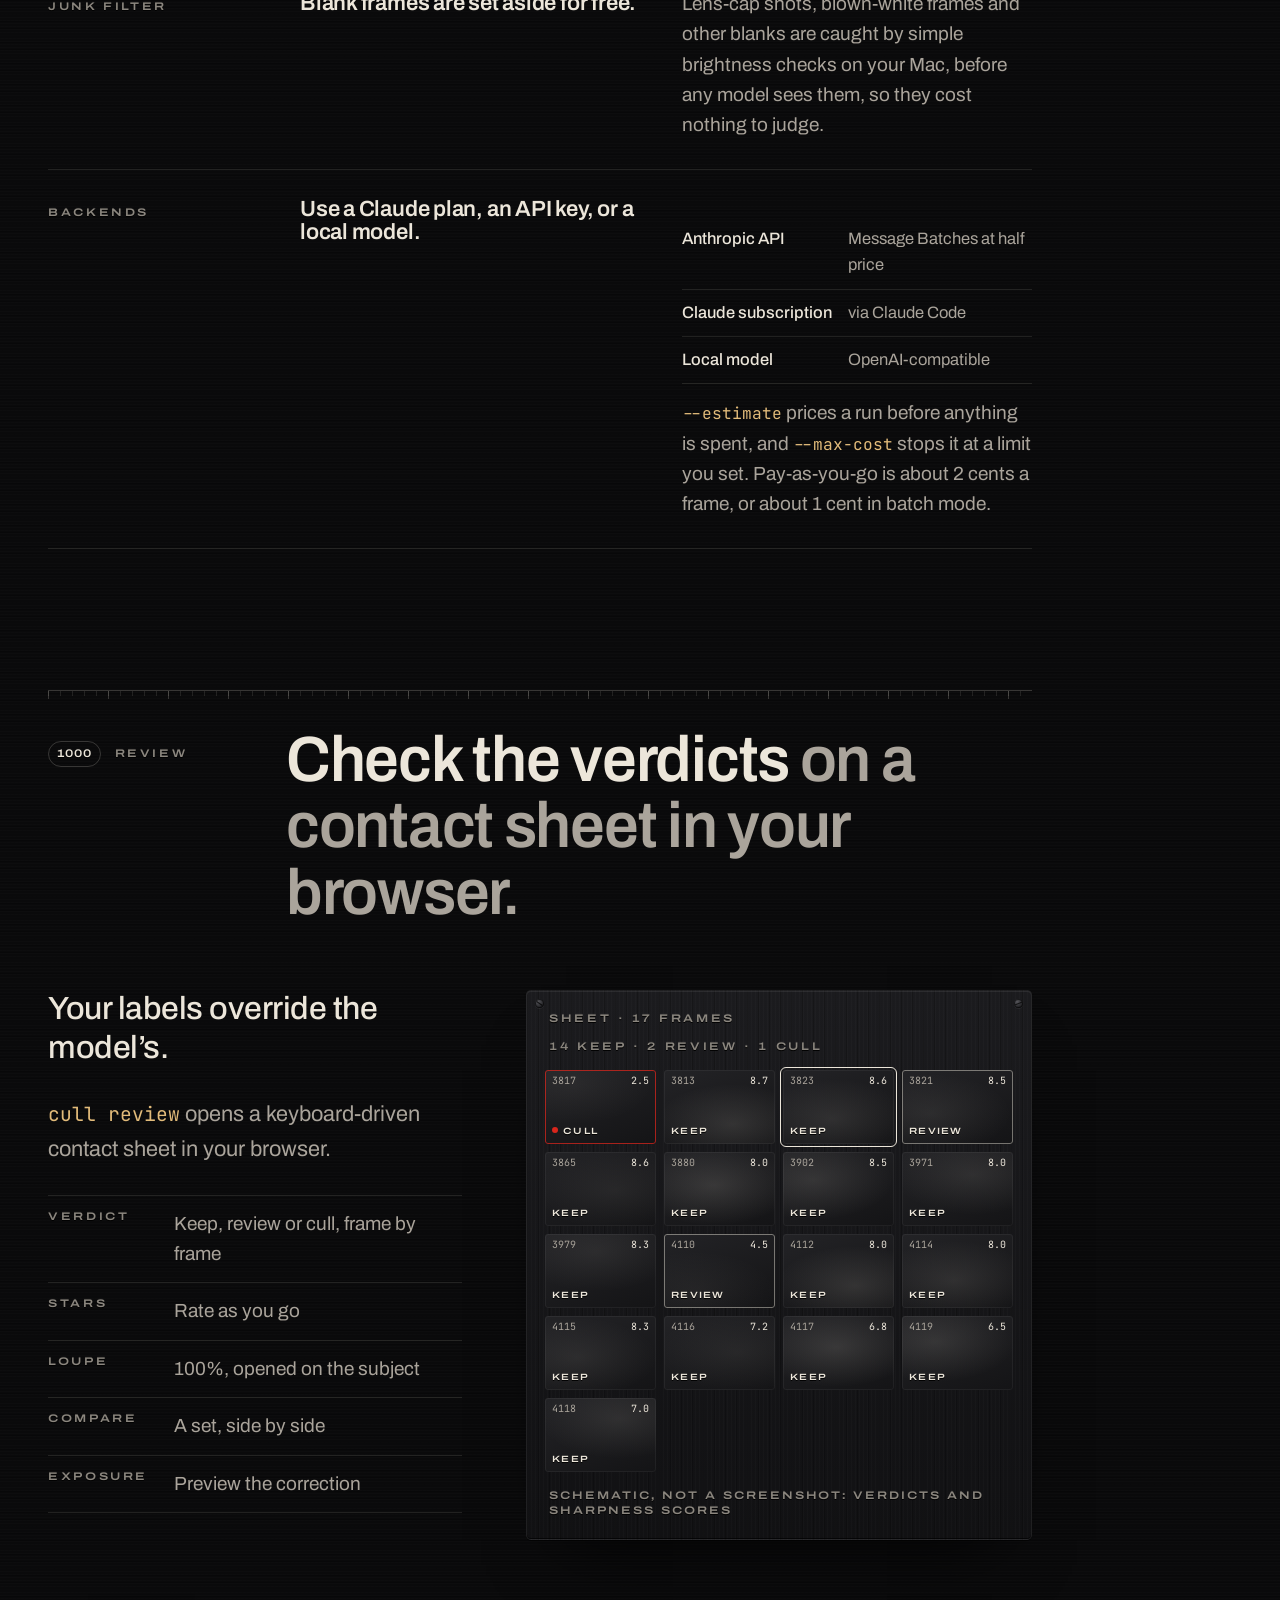
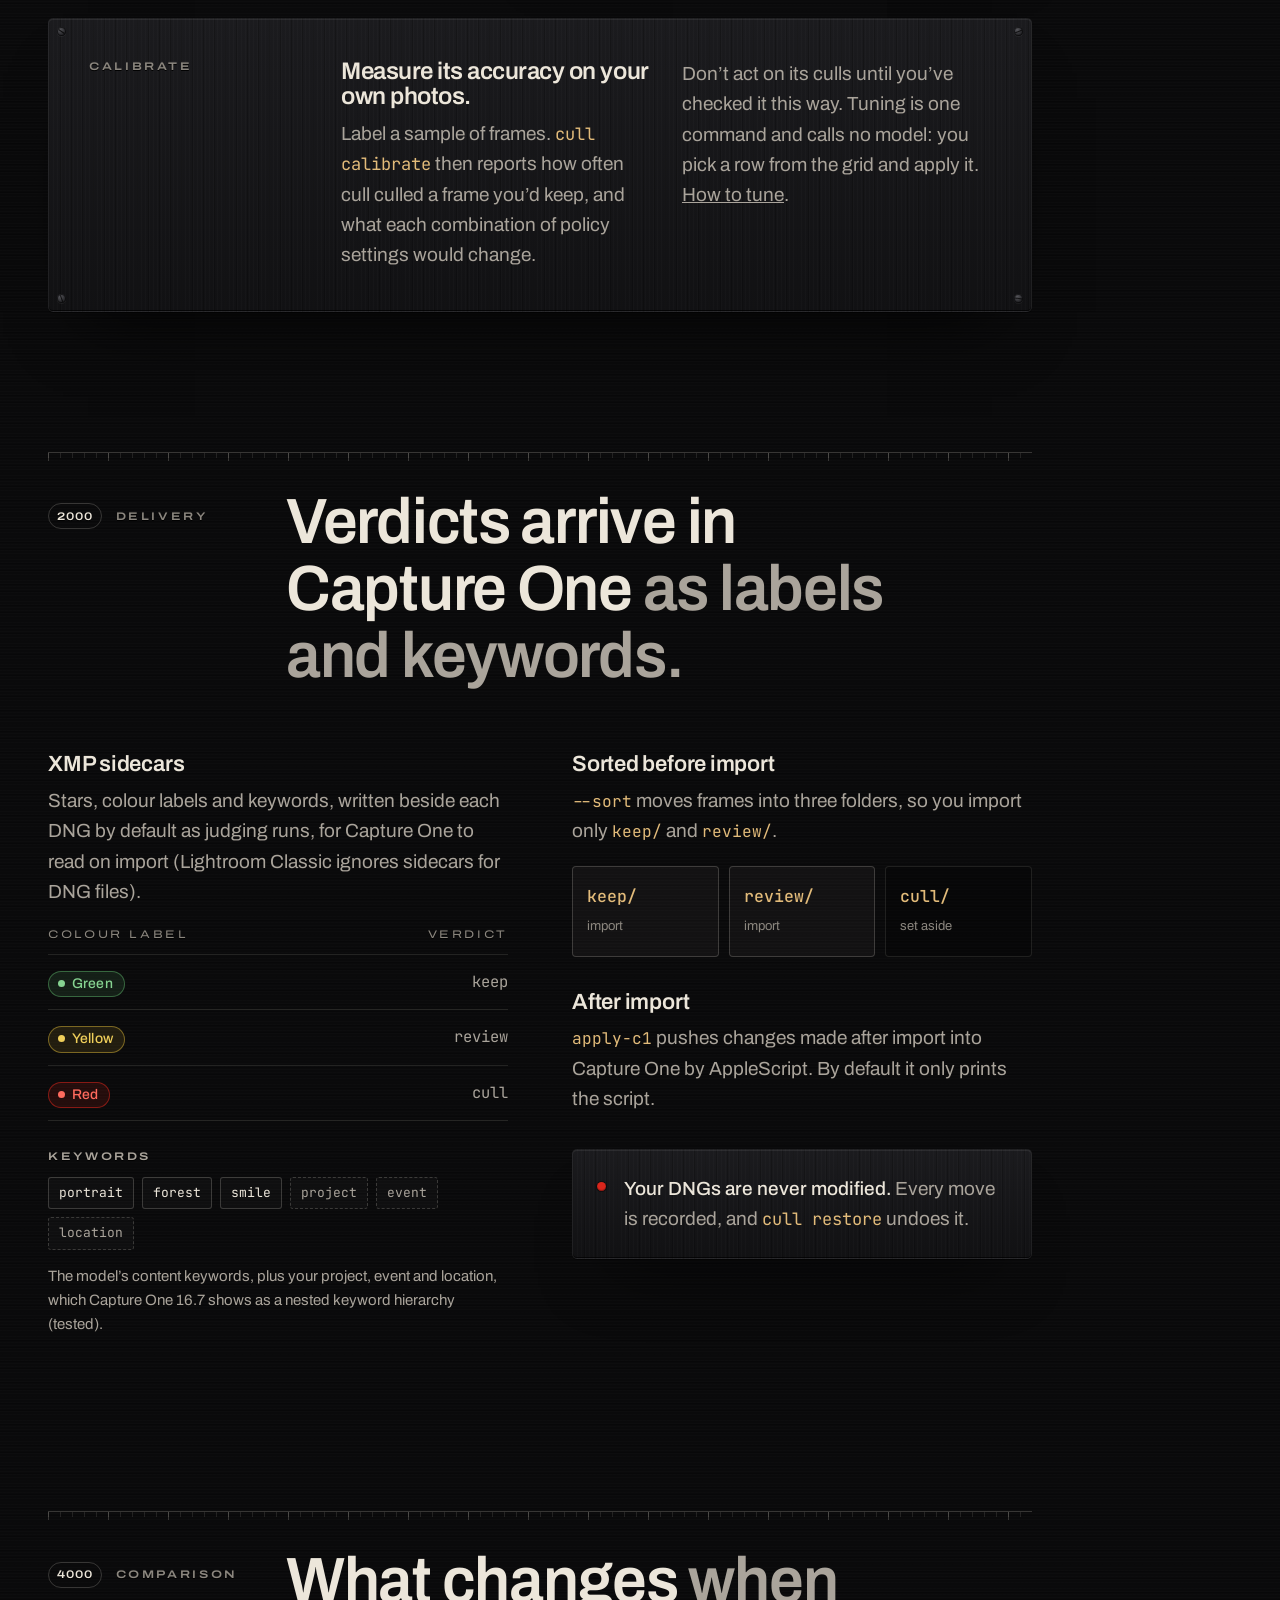
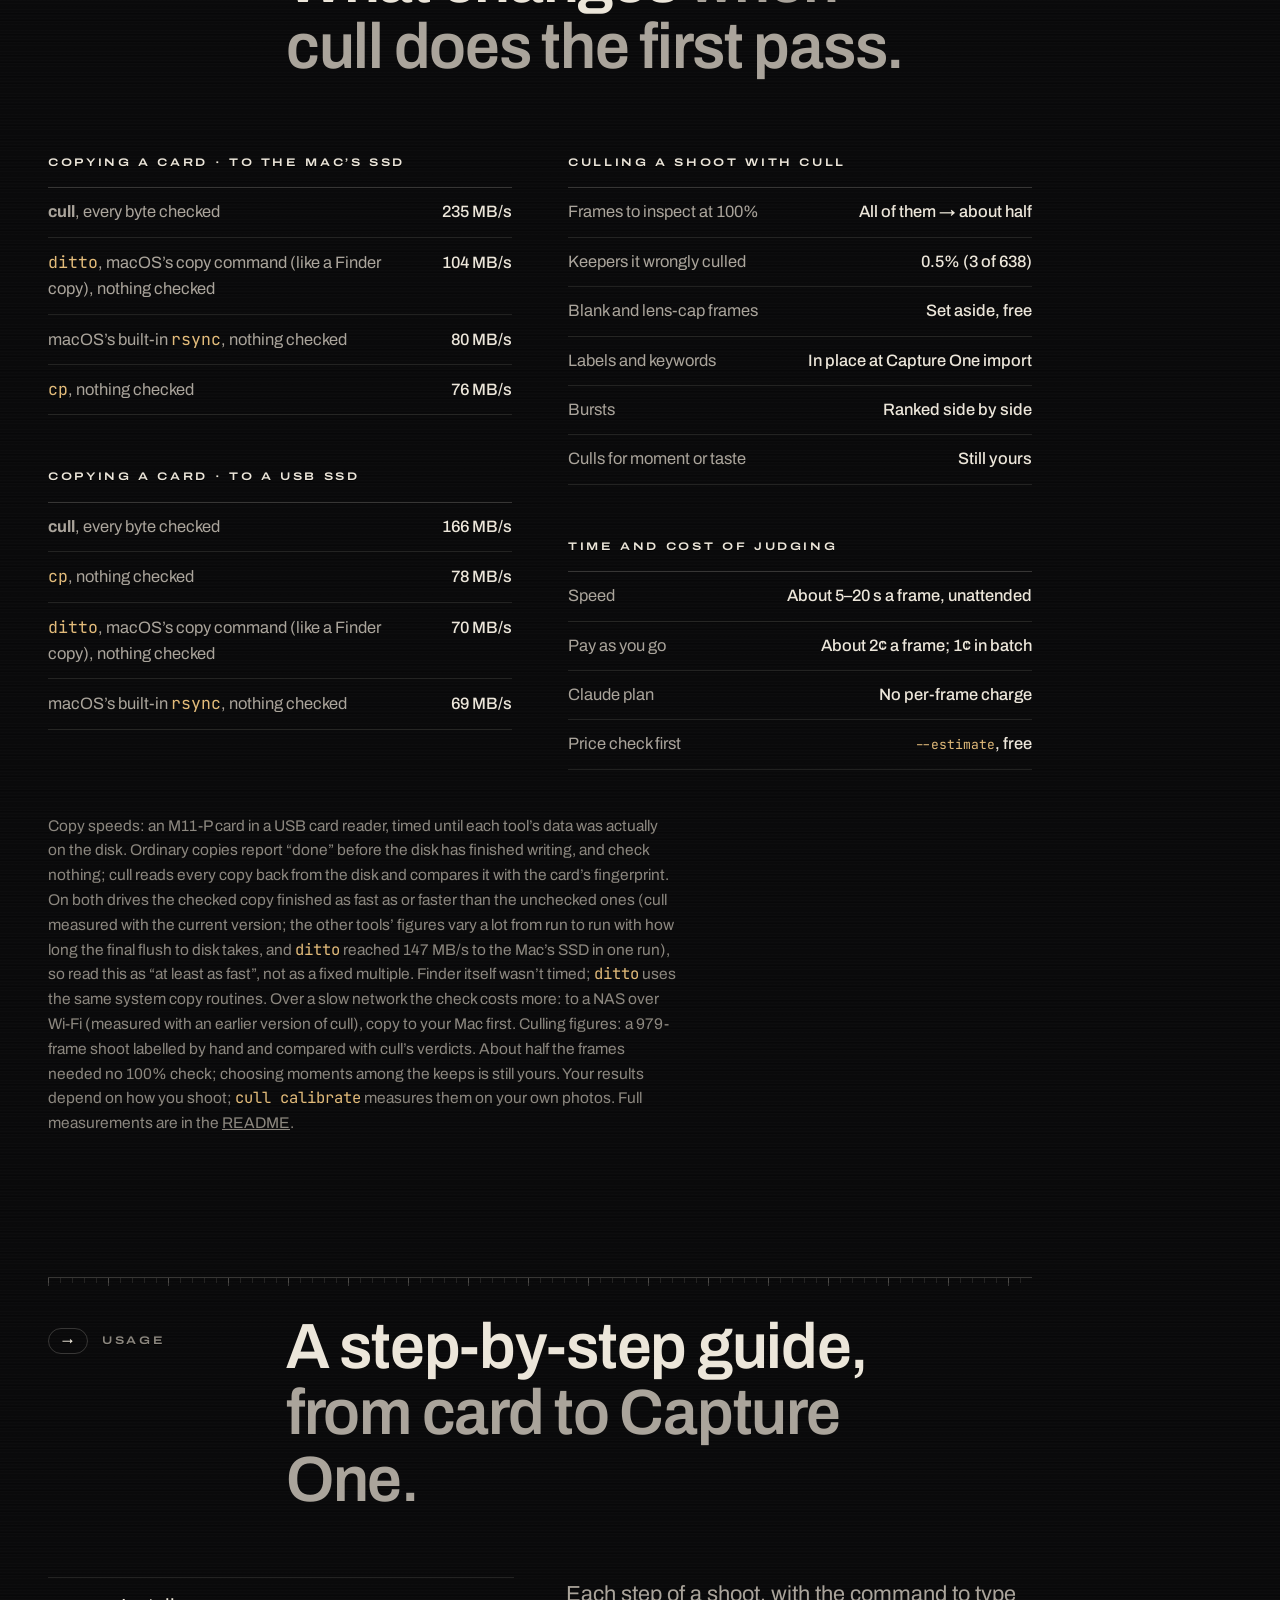
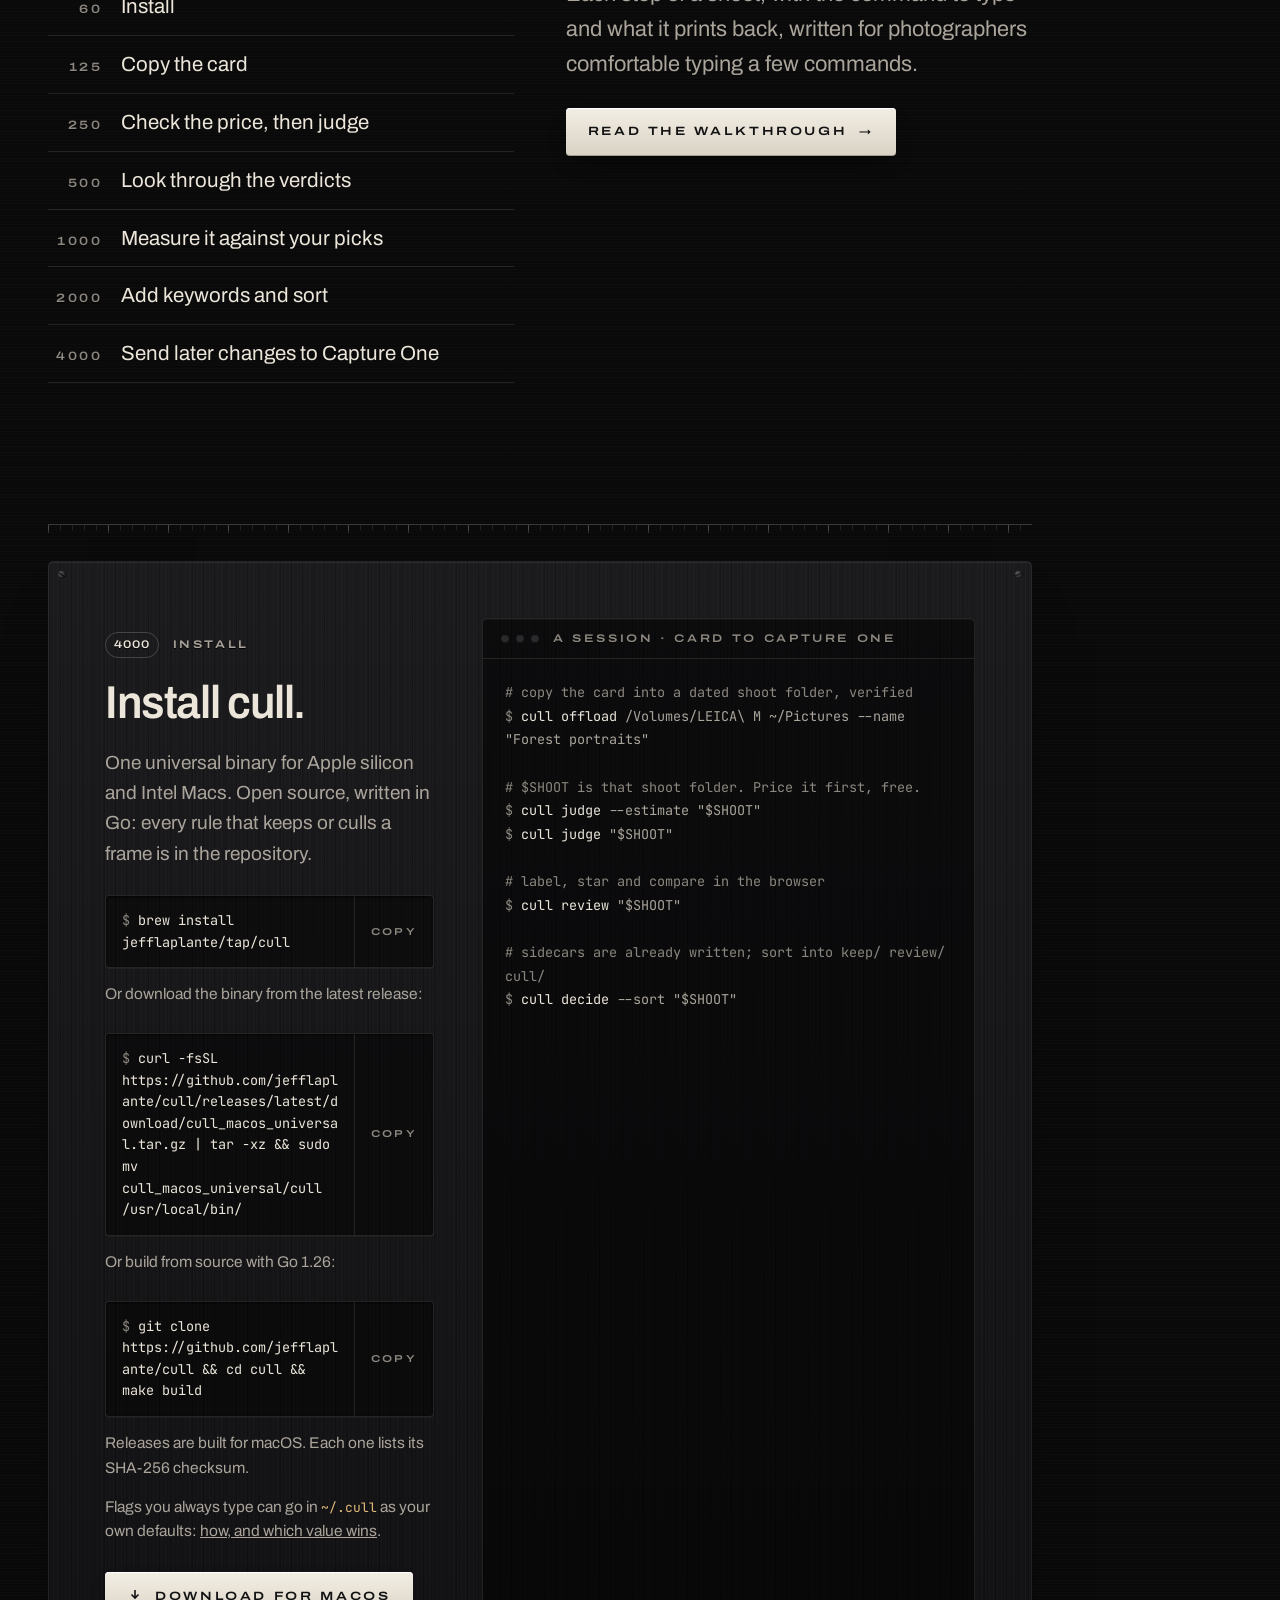
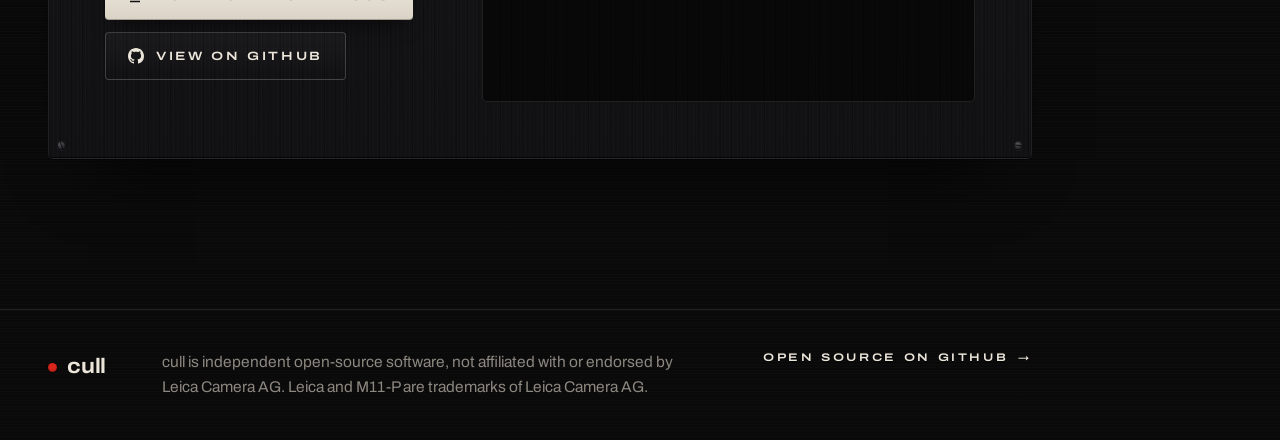
==== commit 71575bb1: "Review follow-ups: the retry test fails on a card eviction error (read-only check), serial eviction-" ====
--- a/index.html
+++ b/index.html
@@ -528,7 +528,7 @@
         </table>
       </div>
     </div>
-    <p class="spec-note">Copy speeds: an <span class="nb">M11-P</span> card in a USB card reader, timed until each tool&rsquo;s data was actually on the disk. Ordinary copies report &ldquo;done&rdquo; before the disk has finished writing, and check nothing; cull reads every copy back from the disk and compares it with the card&rsquo;s fingerprint. On both drives the checked copy finished as fast as or faster than the unchecked ones in these runs. The other tools&rsquo; figures vary a lot from run to run with how long the final flush to disk takes (<code>ditto</code> reached 147 MB/s to the Mac&rsquo;s SSD in an earlier run), so read this as &ldquo;at least as fast&rdquo;, not as a fixed multiple. cull&rsquo;s figures come from a later version the same day, which reads the card faster. Finder itself wasn&rsquo;t timed; <code>ditto</code> uses the same system copy routines. Over a slow network the check costs more: to a NAS over Wi-Fi (measured with an earlier version of cull), copy to your Mac first. Culling figures: a 979-frame shoot labelled by hand and compared with cull&rsquo;s verdicts. About half the frames needed no 100% check; choosing moments among the keeps is still yours. Your results depend on how you shoot; <code>cull calibrate</code> measures them on your own photos. Full measurements are in the <a href="https://github.com/jefflaplante/cull#readme">README</a>.</p>
+    <p class="spec-note">Copy speeds: an <span class="nb">M11-P</span> card in a USB card reader, timed until each tool&rsquo;s data was actually on the disk. Ordinary copies report &ldquo;done&rdquo; before the disk has finished writing, and check nothing; cull reads every copy back from the disk and compares it with the card&rsquo;s fingerprint. On both drives the checked copy finished as fast as or faster than the unchecked ones (cull measured with the current version; the other tools&rsquo; figures vary a lot from run to run with how long the final flush to disk takes, and <code>ditto</code> reached 147 MB/s to the Mac&rsquo;s SSD in one run), so read this as &ldquo;at least as fast&rdquo;, not as a fixed multiple. Finder itself wasn&rsquo;t timed; <code>ditto</code> uses the same system copy routines. Over a slow network the check costs more: to a NAS over Wi-Fi (measured with an earlier version of cull), copy to your Mac first. Culling figures: a 979-frame shoot labelled by hand and compared with cull&rsquo;s verdicts. About half the frames needed no 100% check; choosing moments among the keeps is still yours. Your results depend on how you shoot; <code>cull calibrate</code> measures them on your own photos. Full measurements are in the <a href="https://github.com/jefflaplante/cull#readme">README</a>.</p>
   </div>
 </section>
 
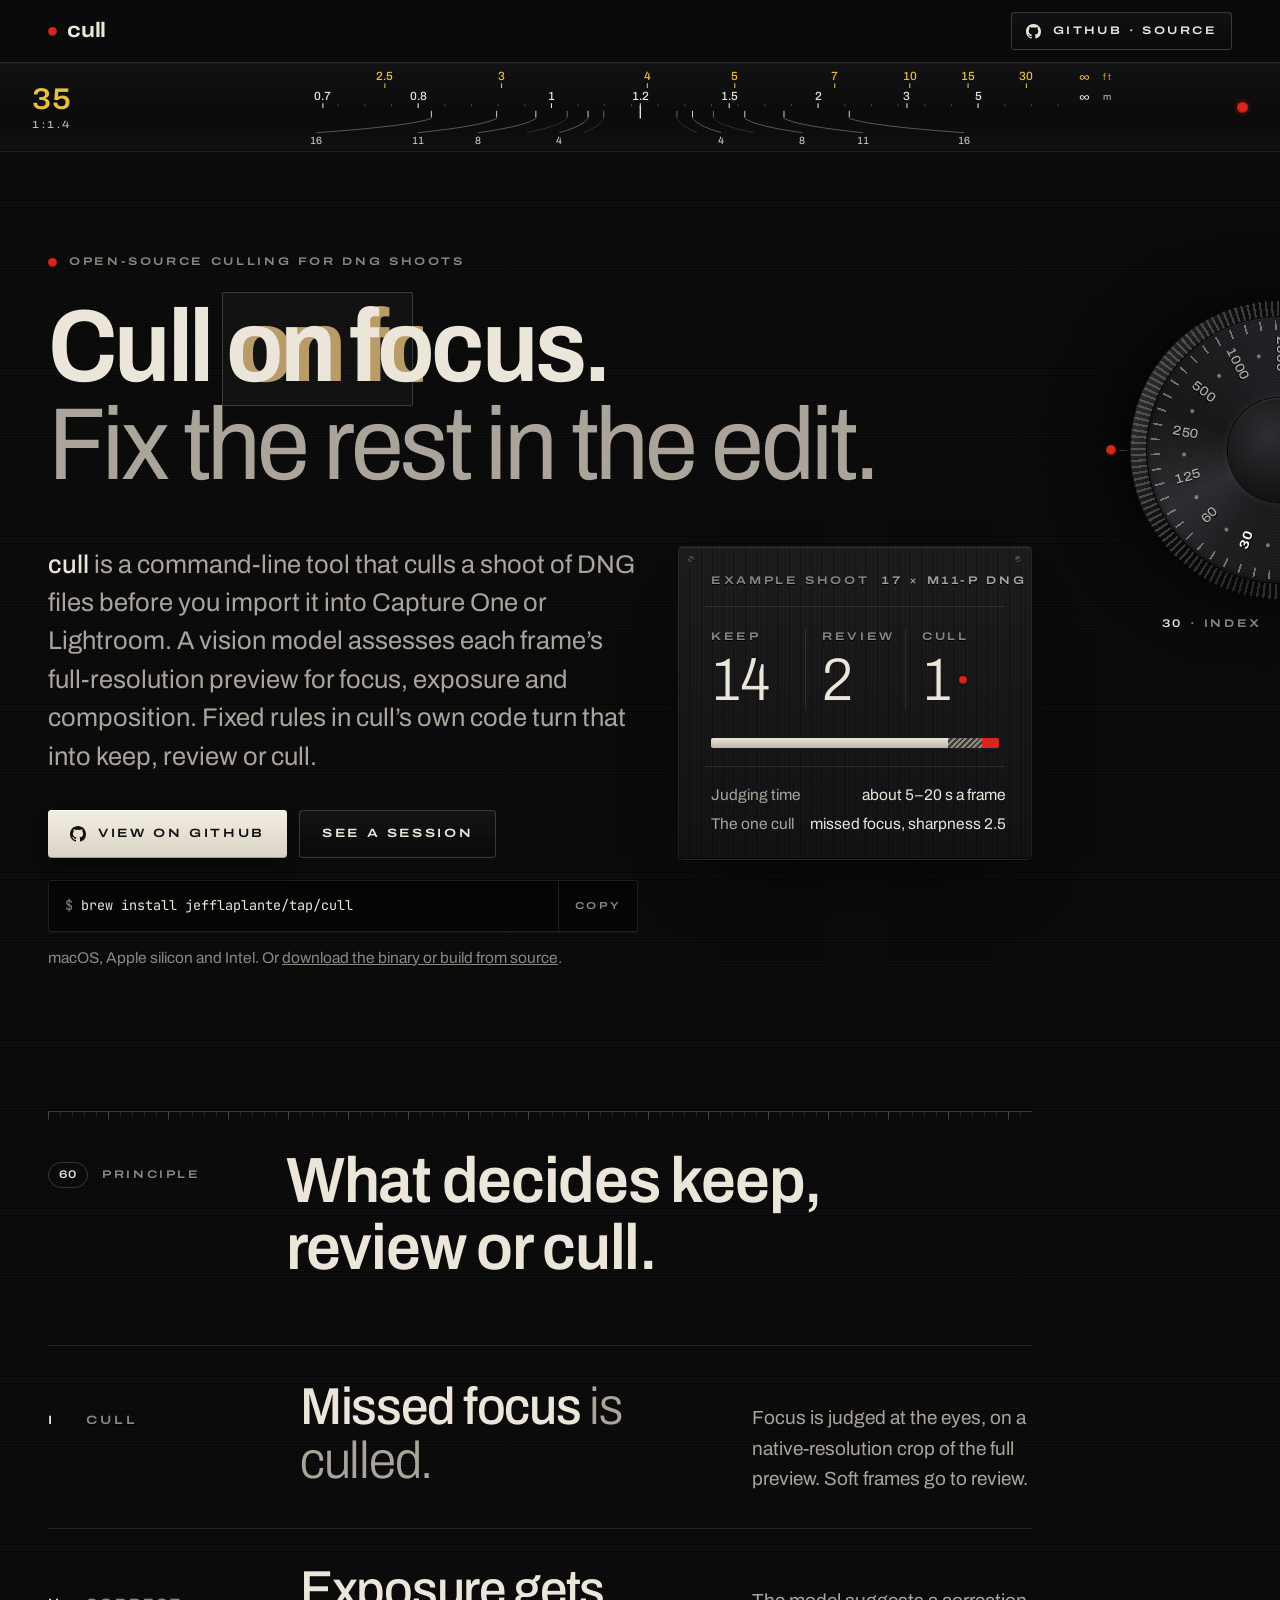
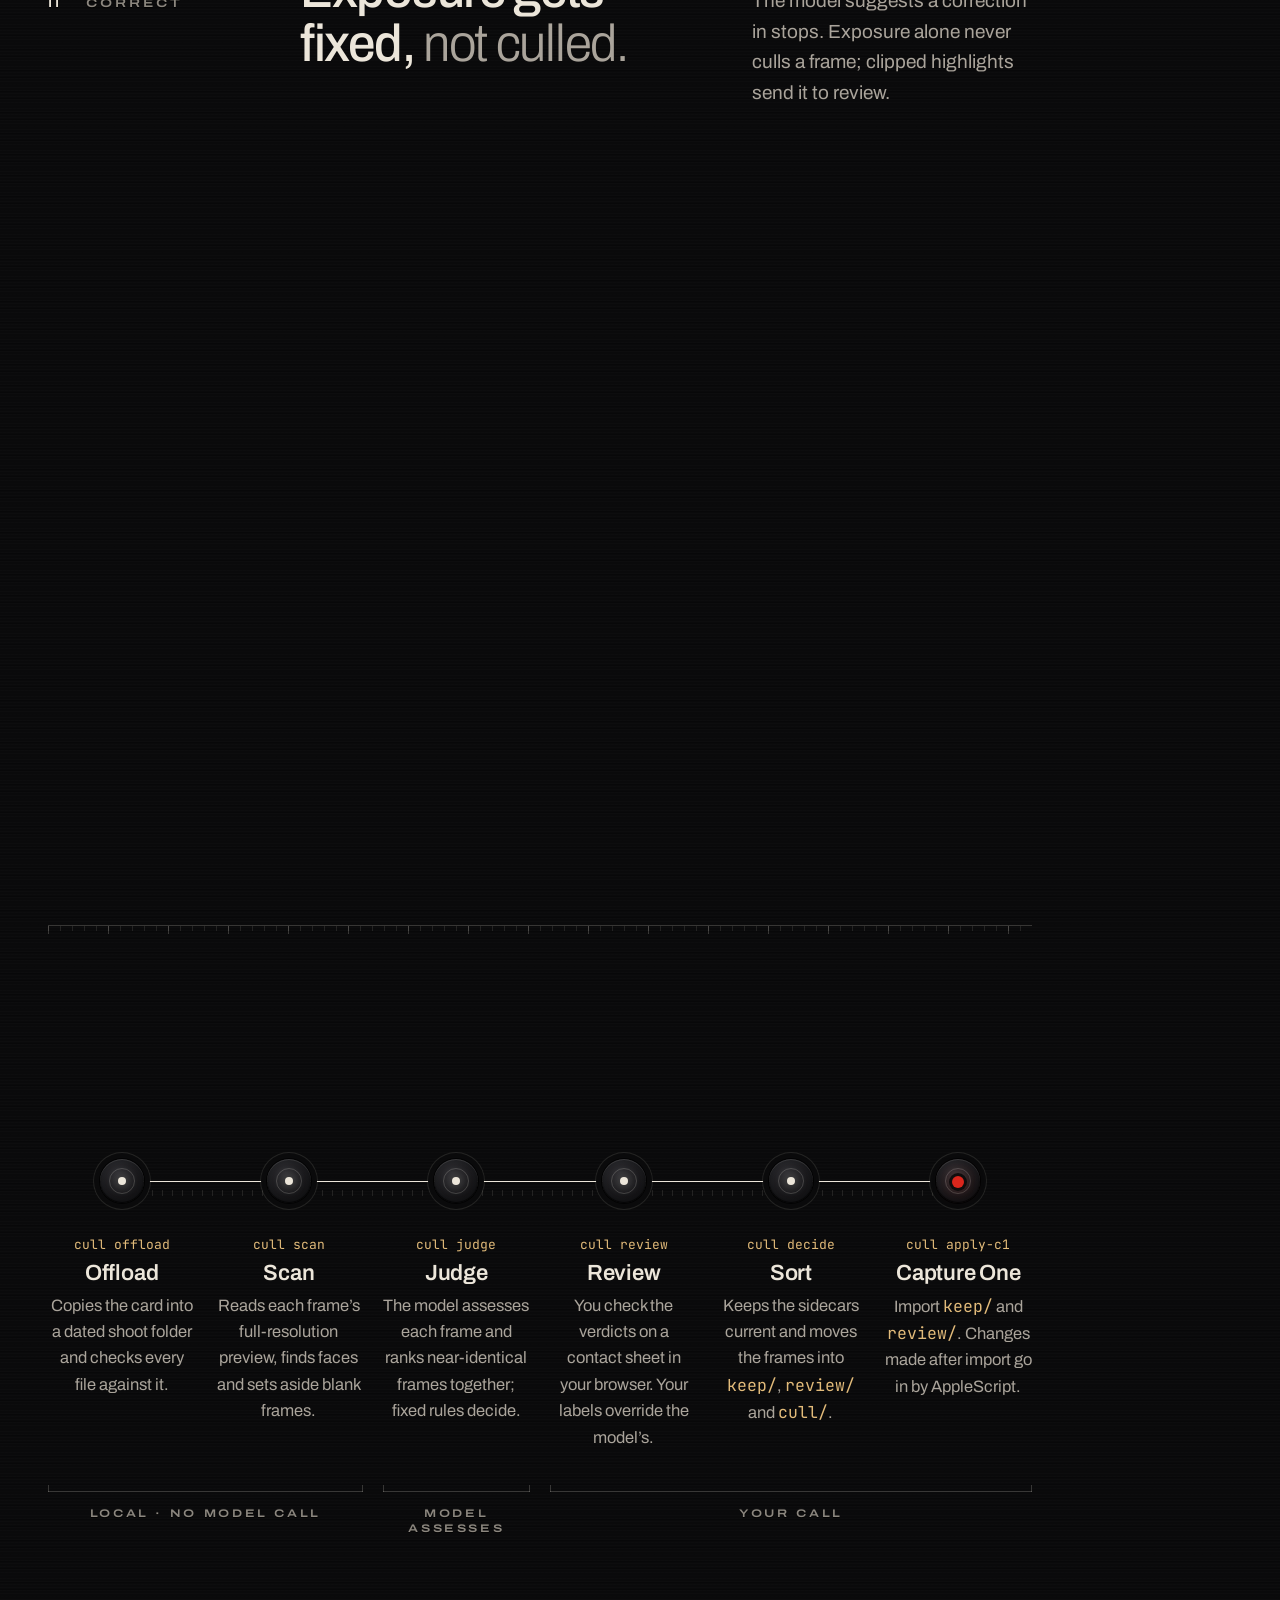
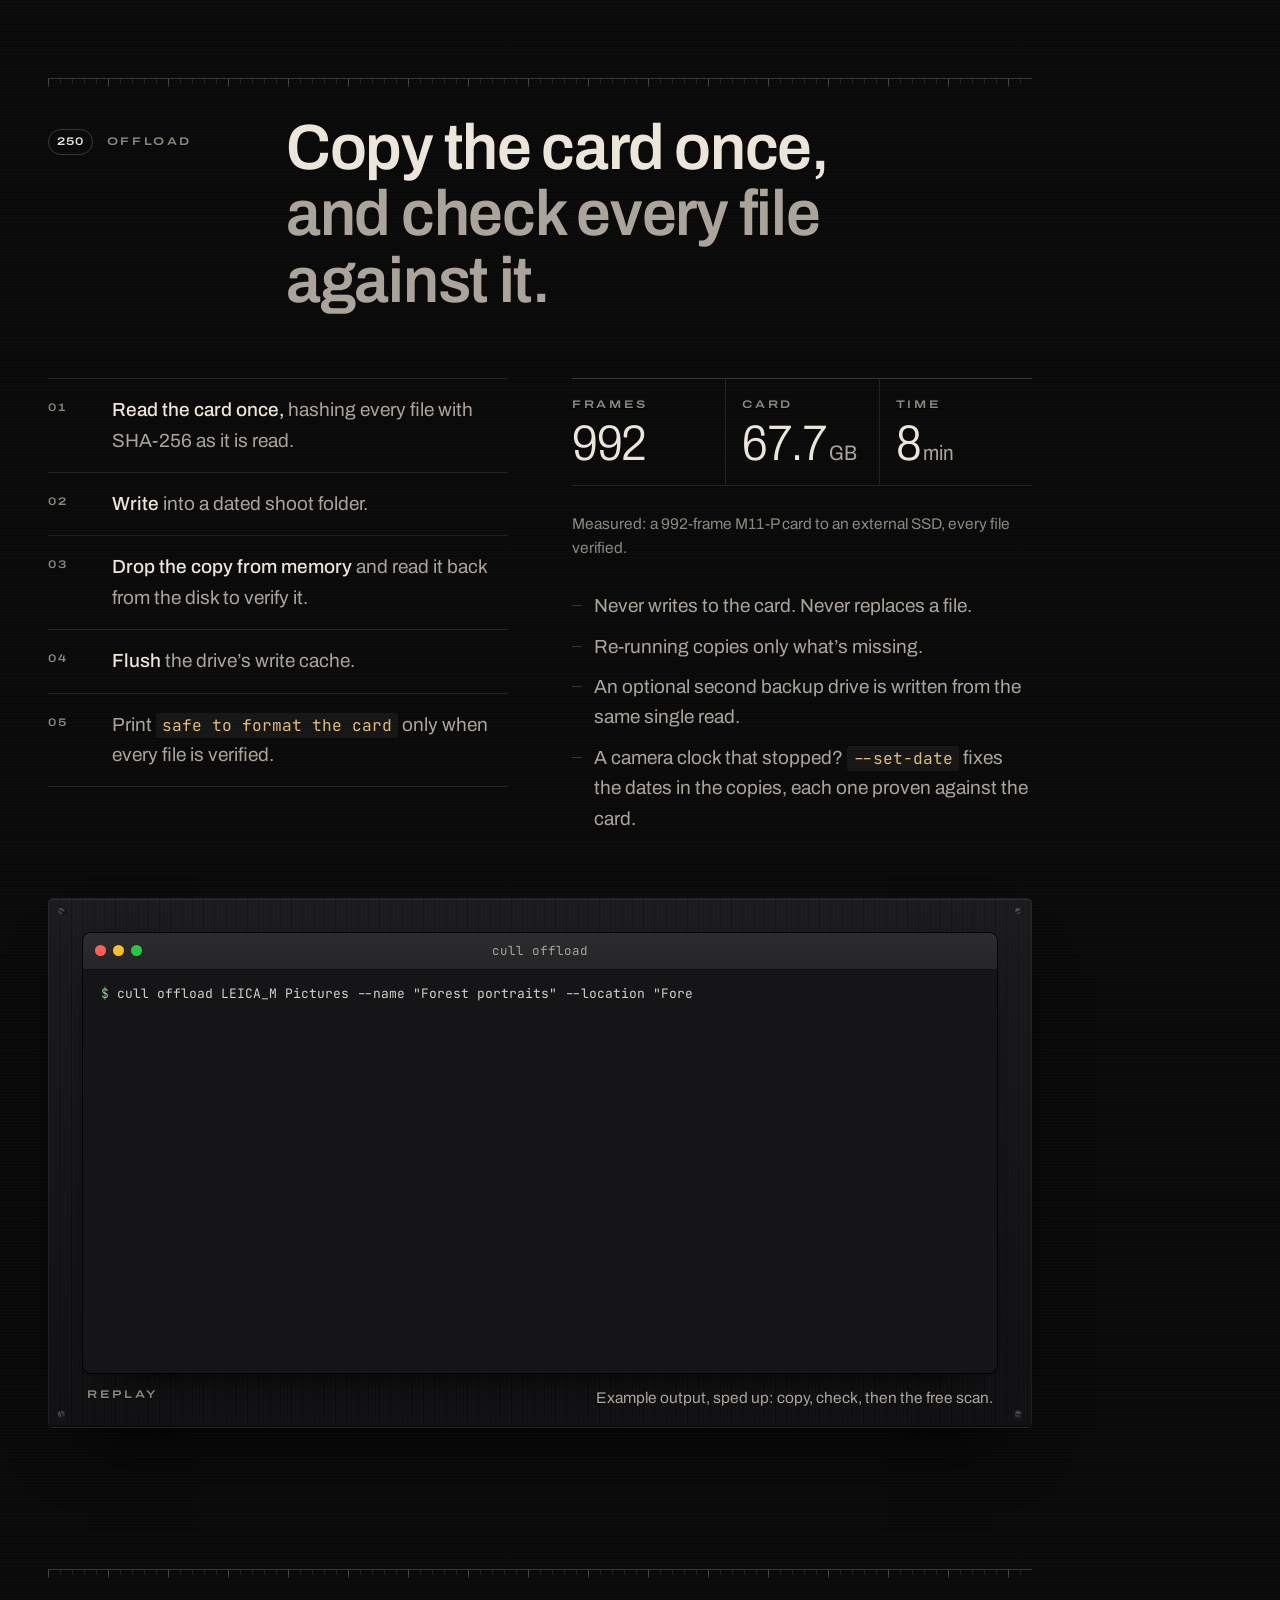
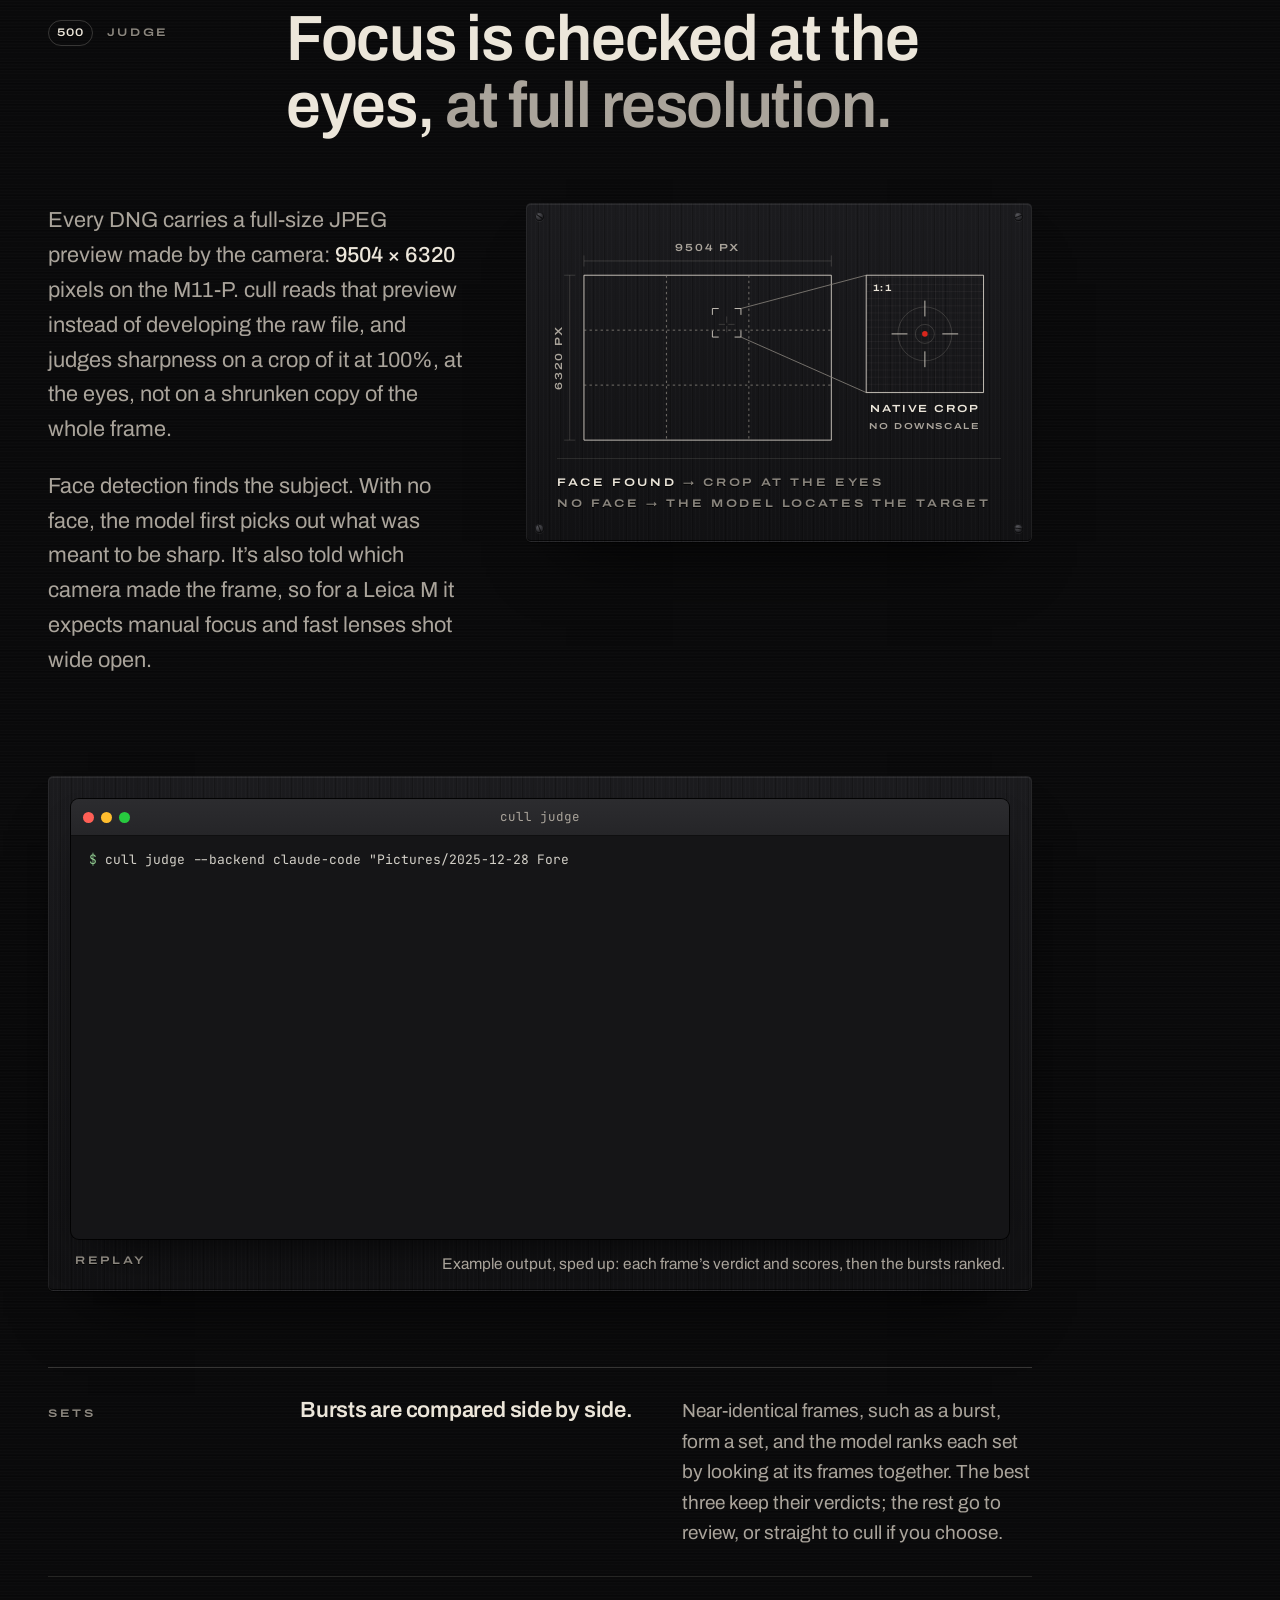
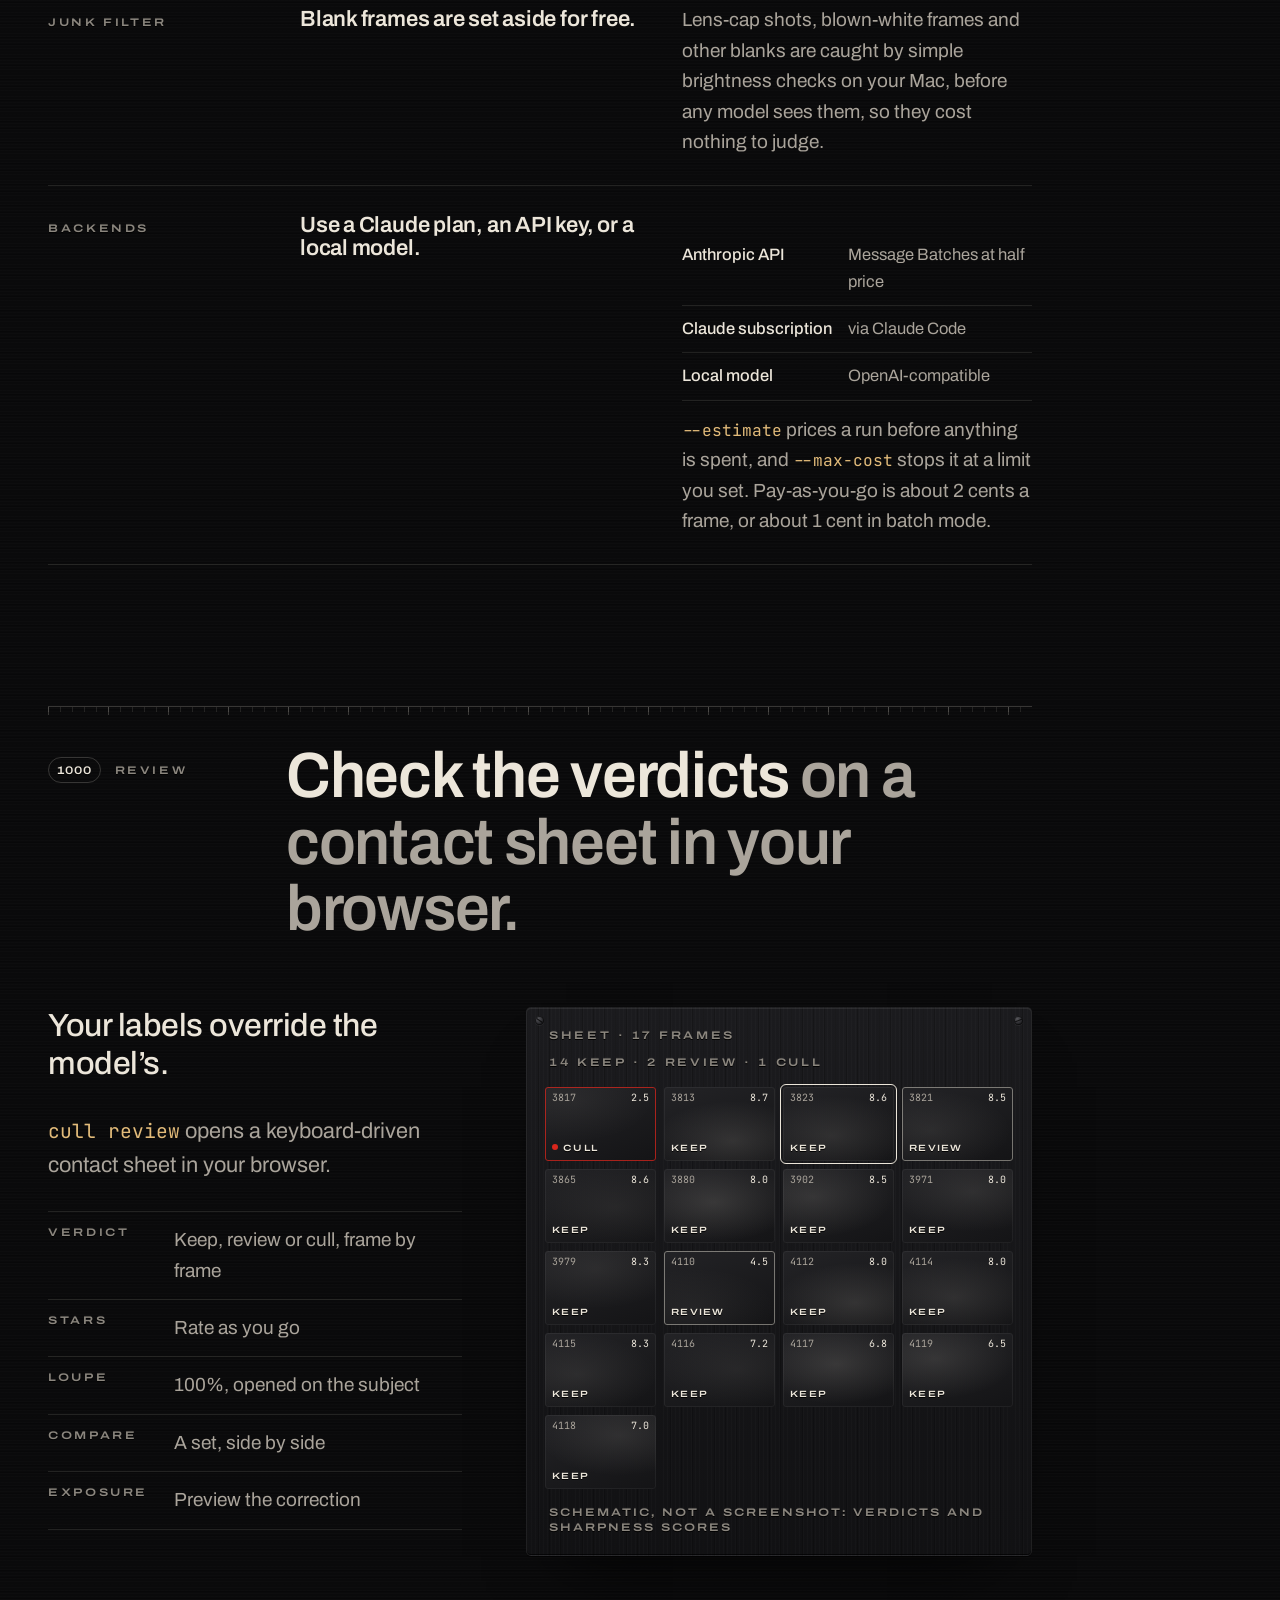
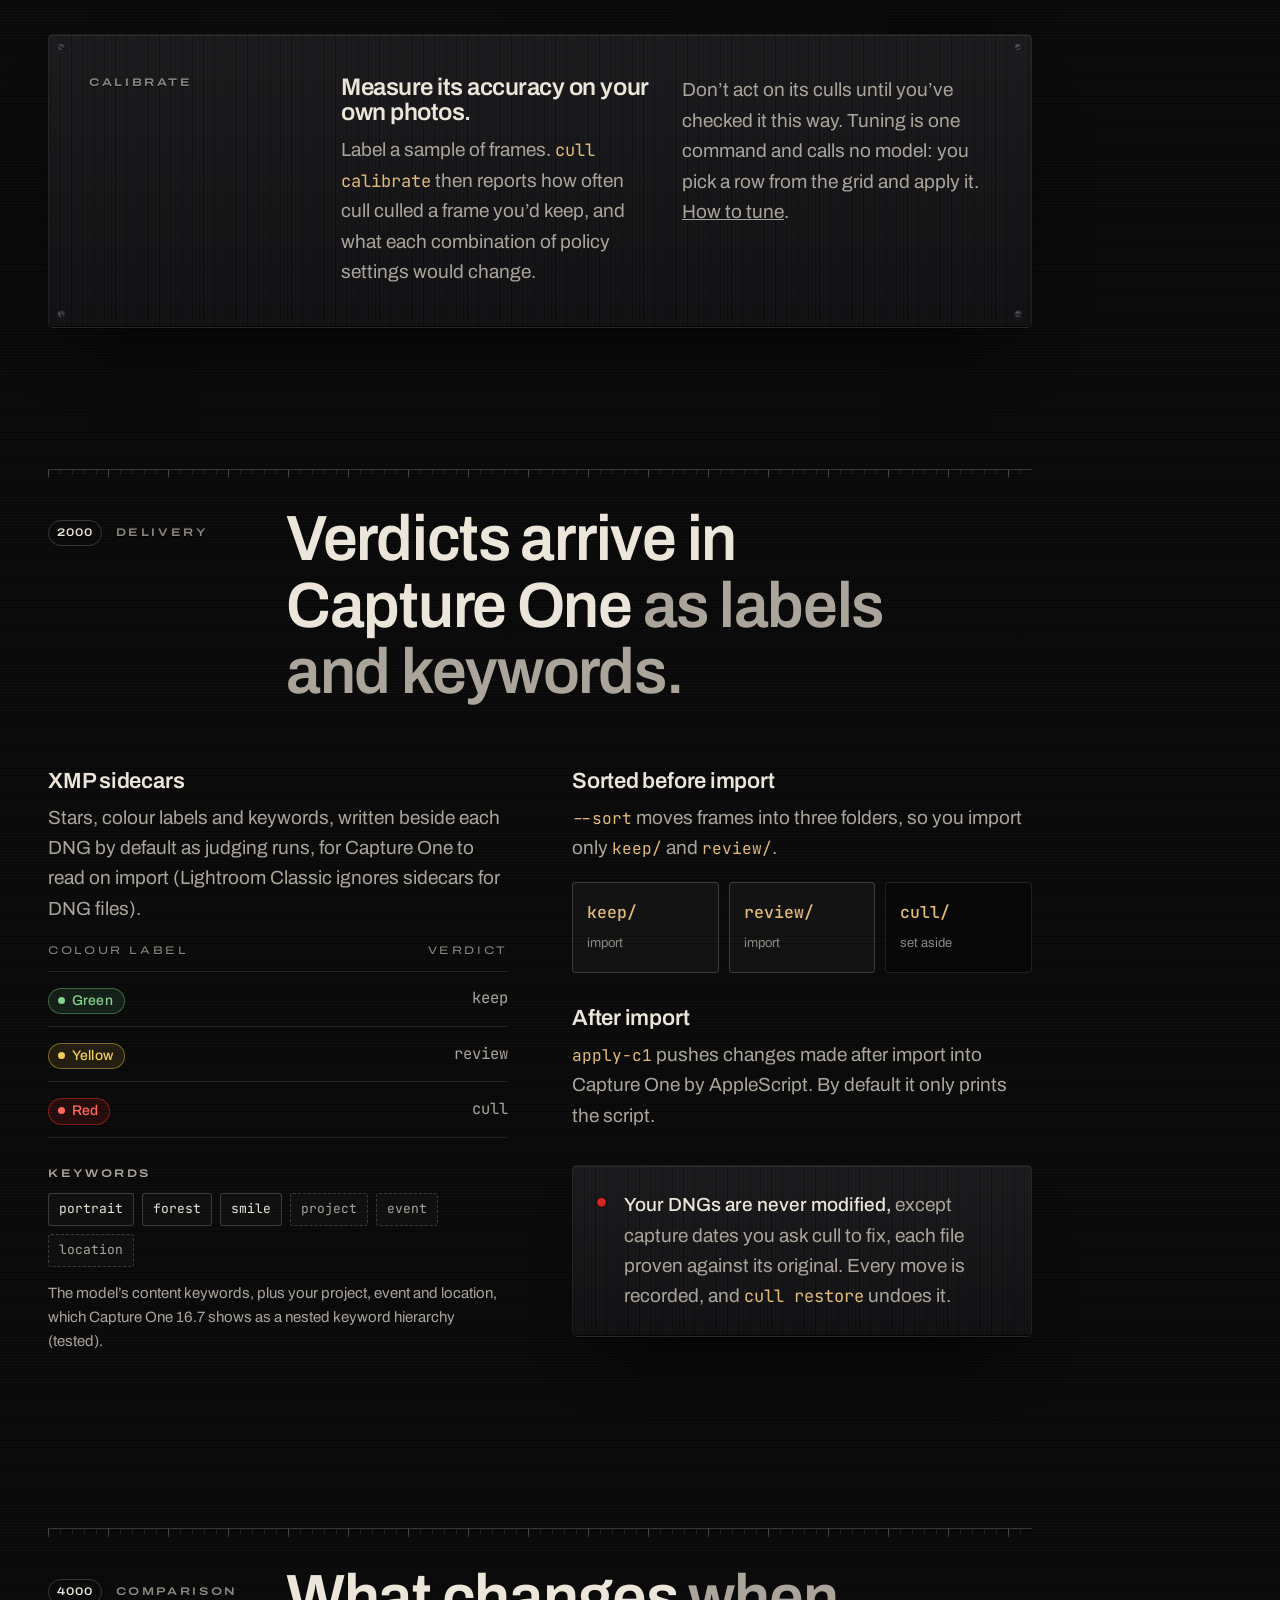
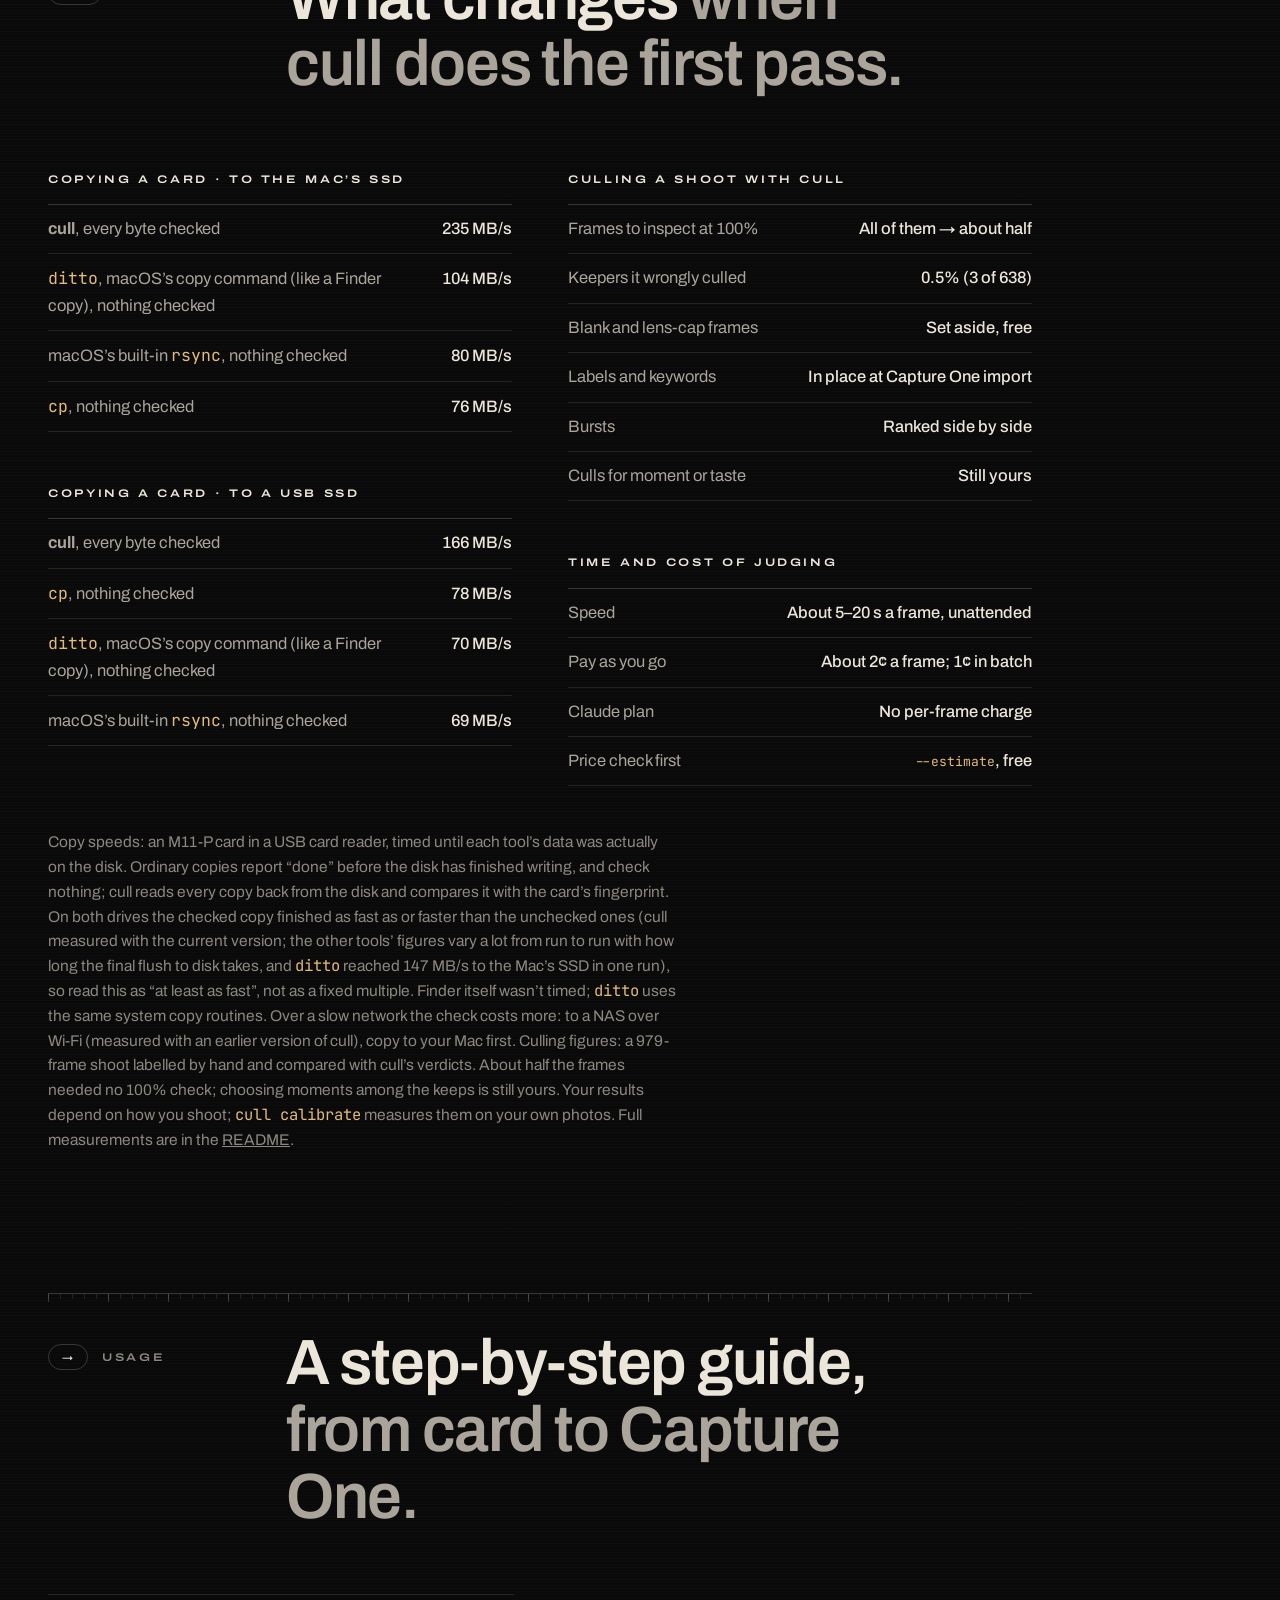
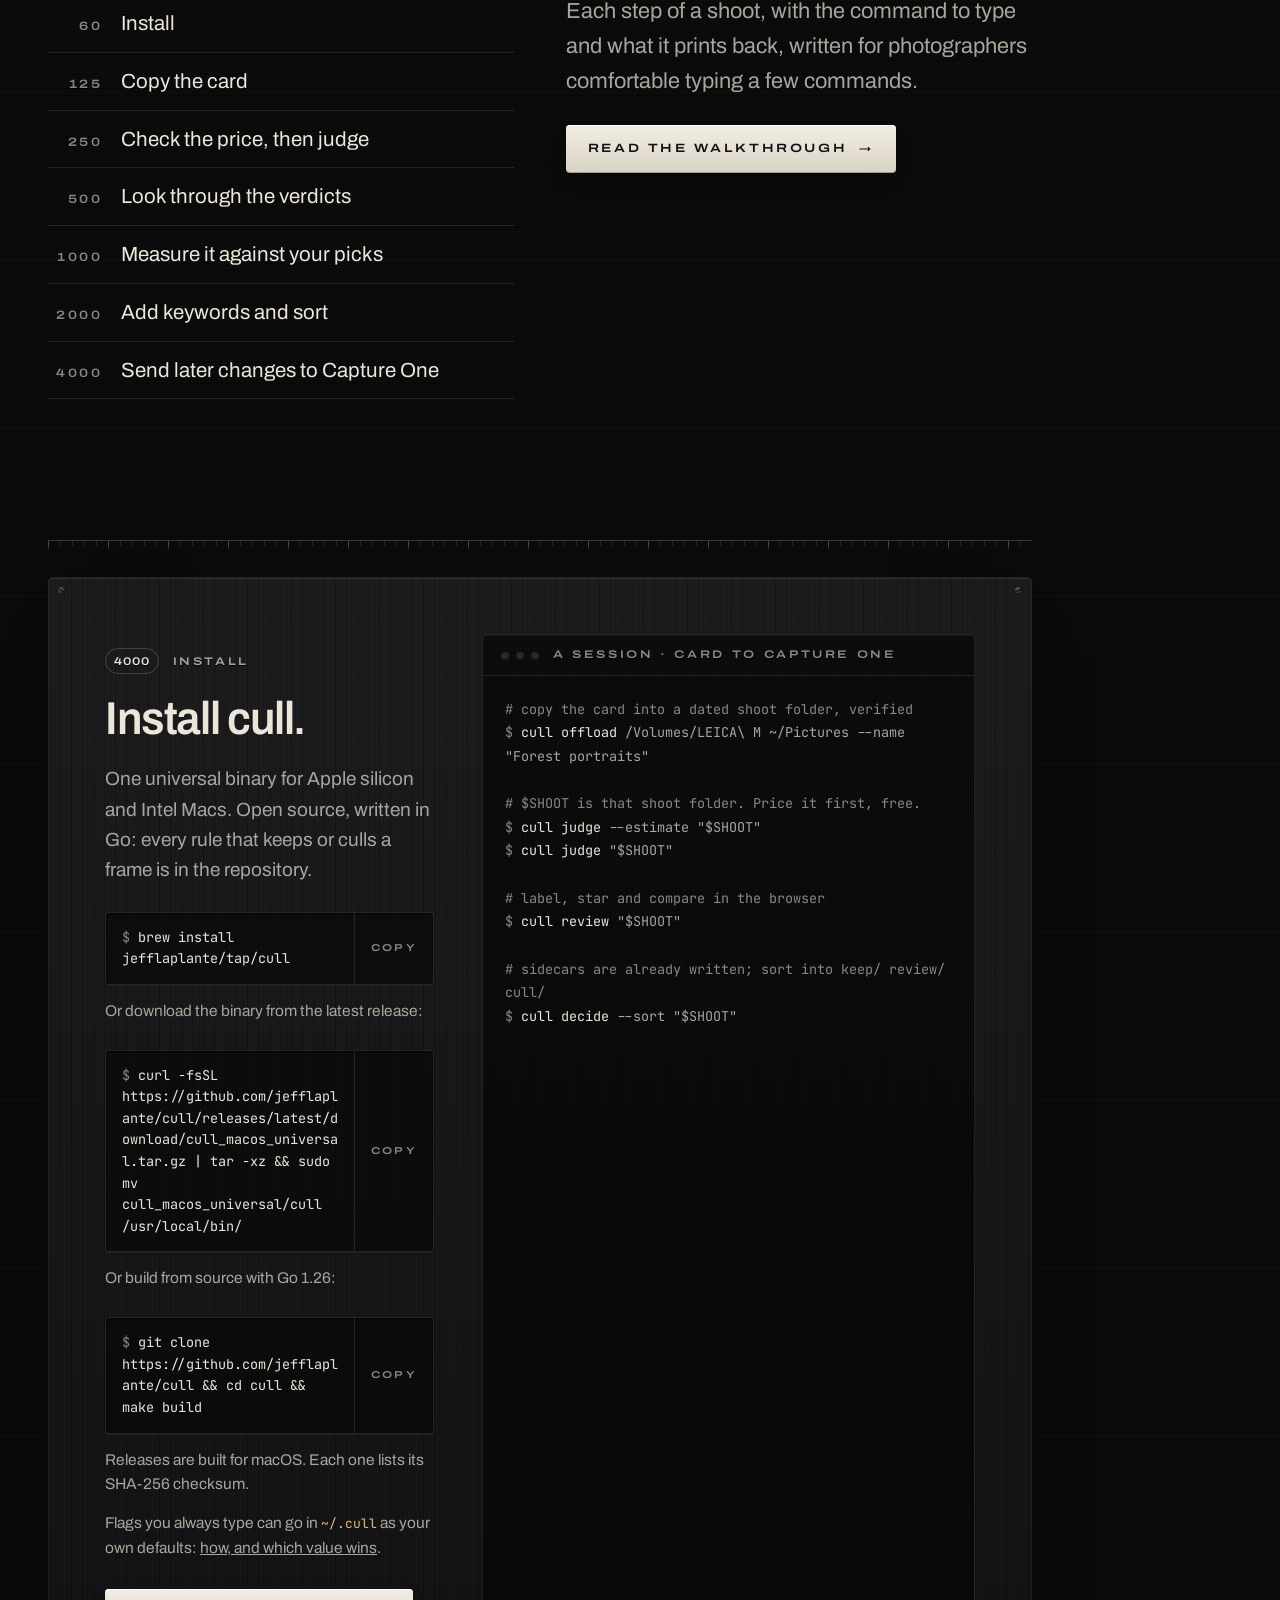
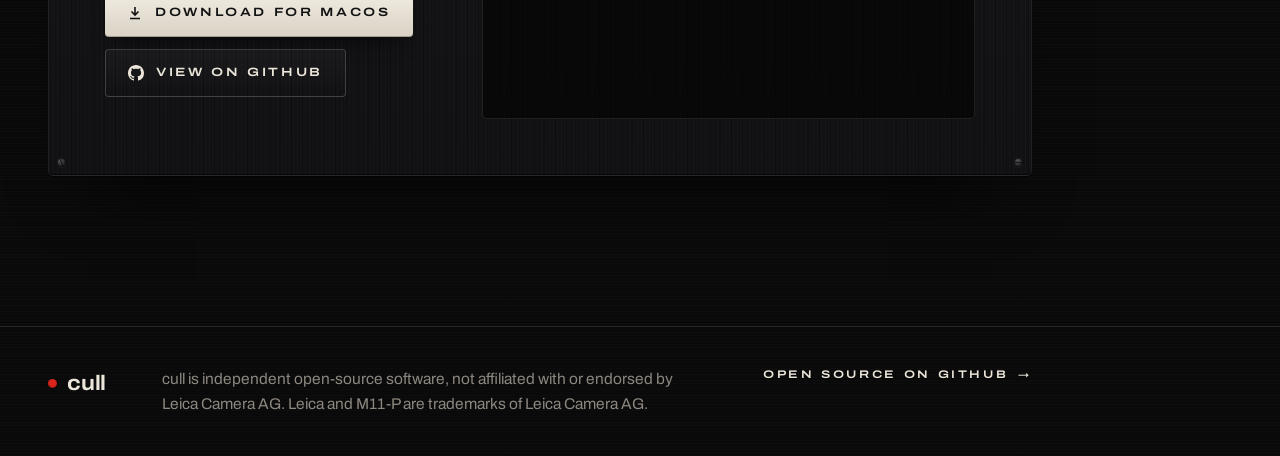
==== commit af25a0a5: "Docs: offload --set-date, cull redate, cull rename; the DNG invariant's one exception" ====
--- a/index.html
+++ b/index.html
@@ -240,6 +240,7 @@
           <li>Never writes to the card. Never replaces a file.</li>
           <li>Re-running copies only what&rsquo;s missing.</li>
           <li>An optional second backup drive is written from the same single read.</li>
+          <li>A camera clock that stopped? <code>--set-date</code> fixes the dates in the copies, each one proven against the card.</li>
         </ul>
       </div>
     </div>
@@ -466,7 +467,7 @@
         </div>
         <div class="plate safety">
           <span class="dot" aria-hidden="true" style="margin-top:8px;flex:none"></span>
-          <p><strong>Your DNGs are never modified.</strong> Every move is recorded, and <code style="font-size:.9em">cull restore</code> undoes it.</p>
+          <p><strong>Your DNGs are never modified,</strong> except capture dates you ask cull to fix, each file proven against its original. Every move is recorded, and <code style="font-size:.9em">cull restore</code> undoes it.</p>
         </div>
       </div>
     </div>
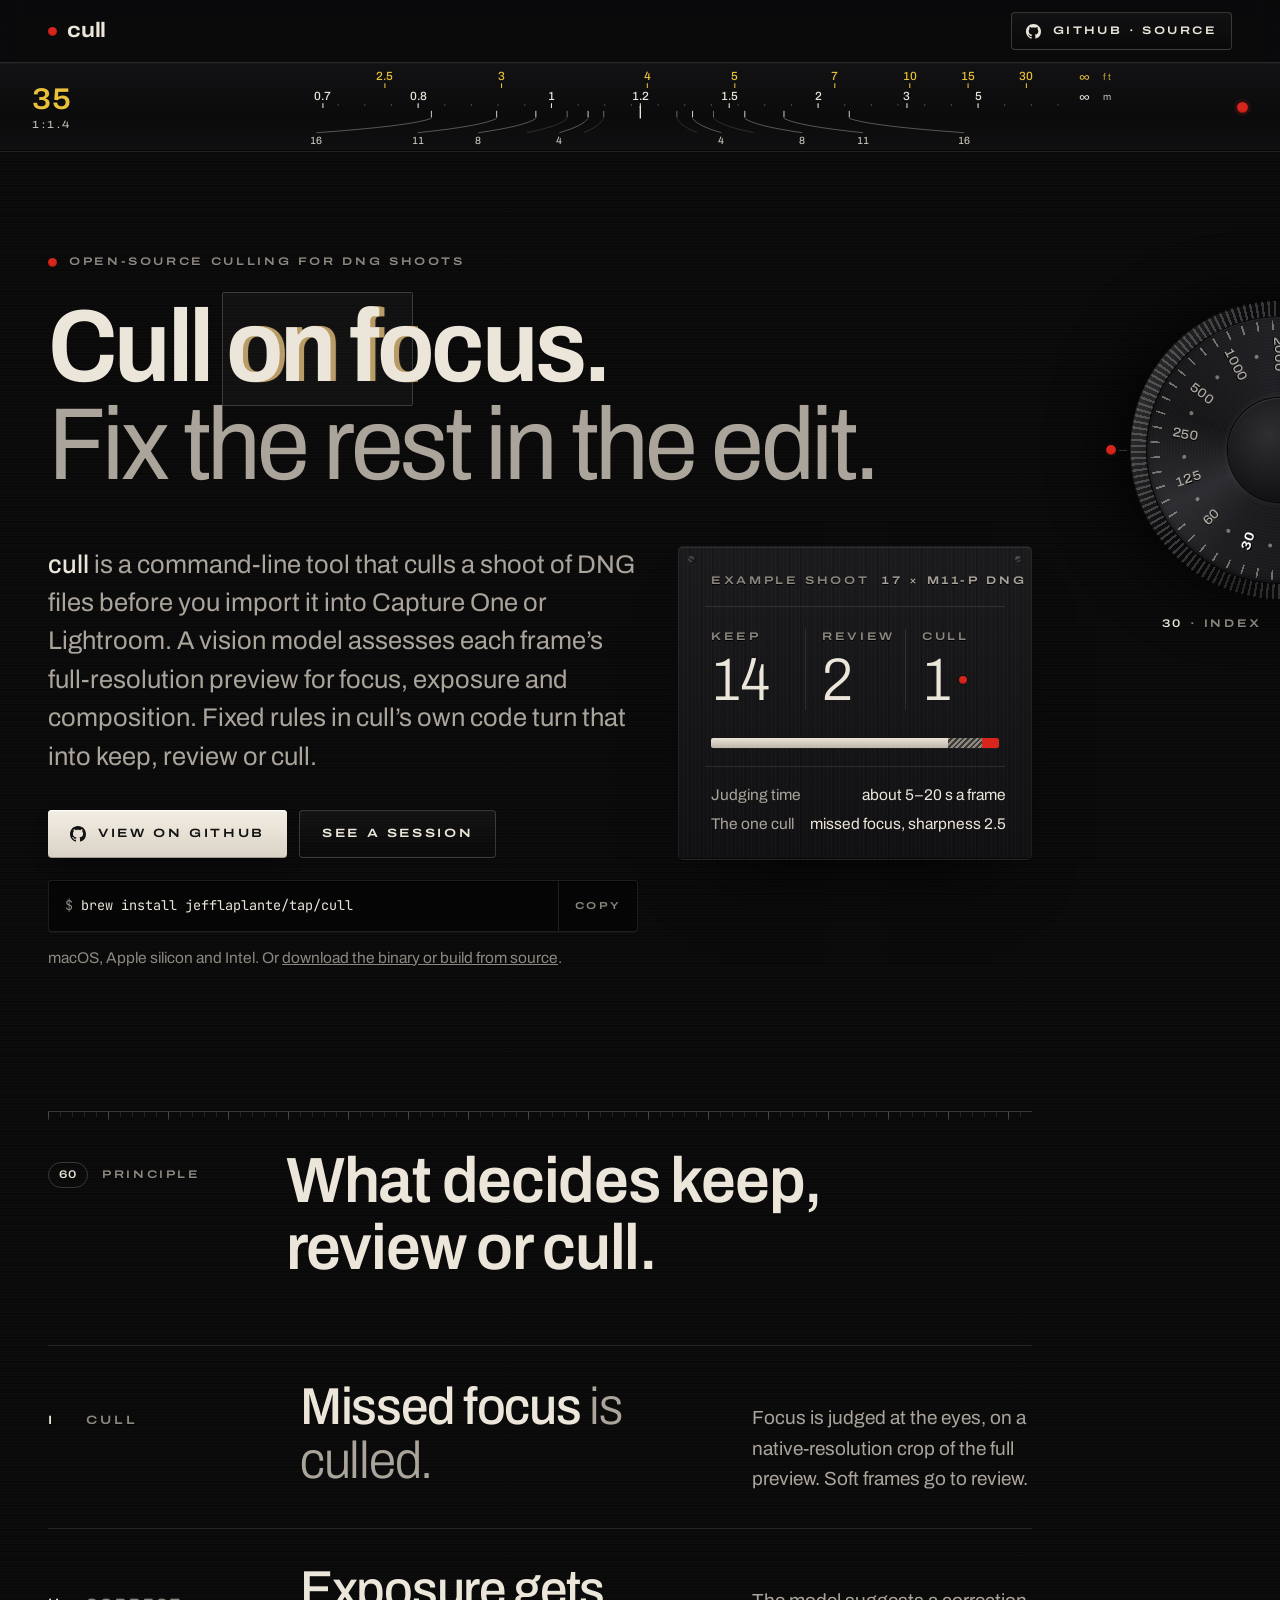
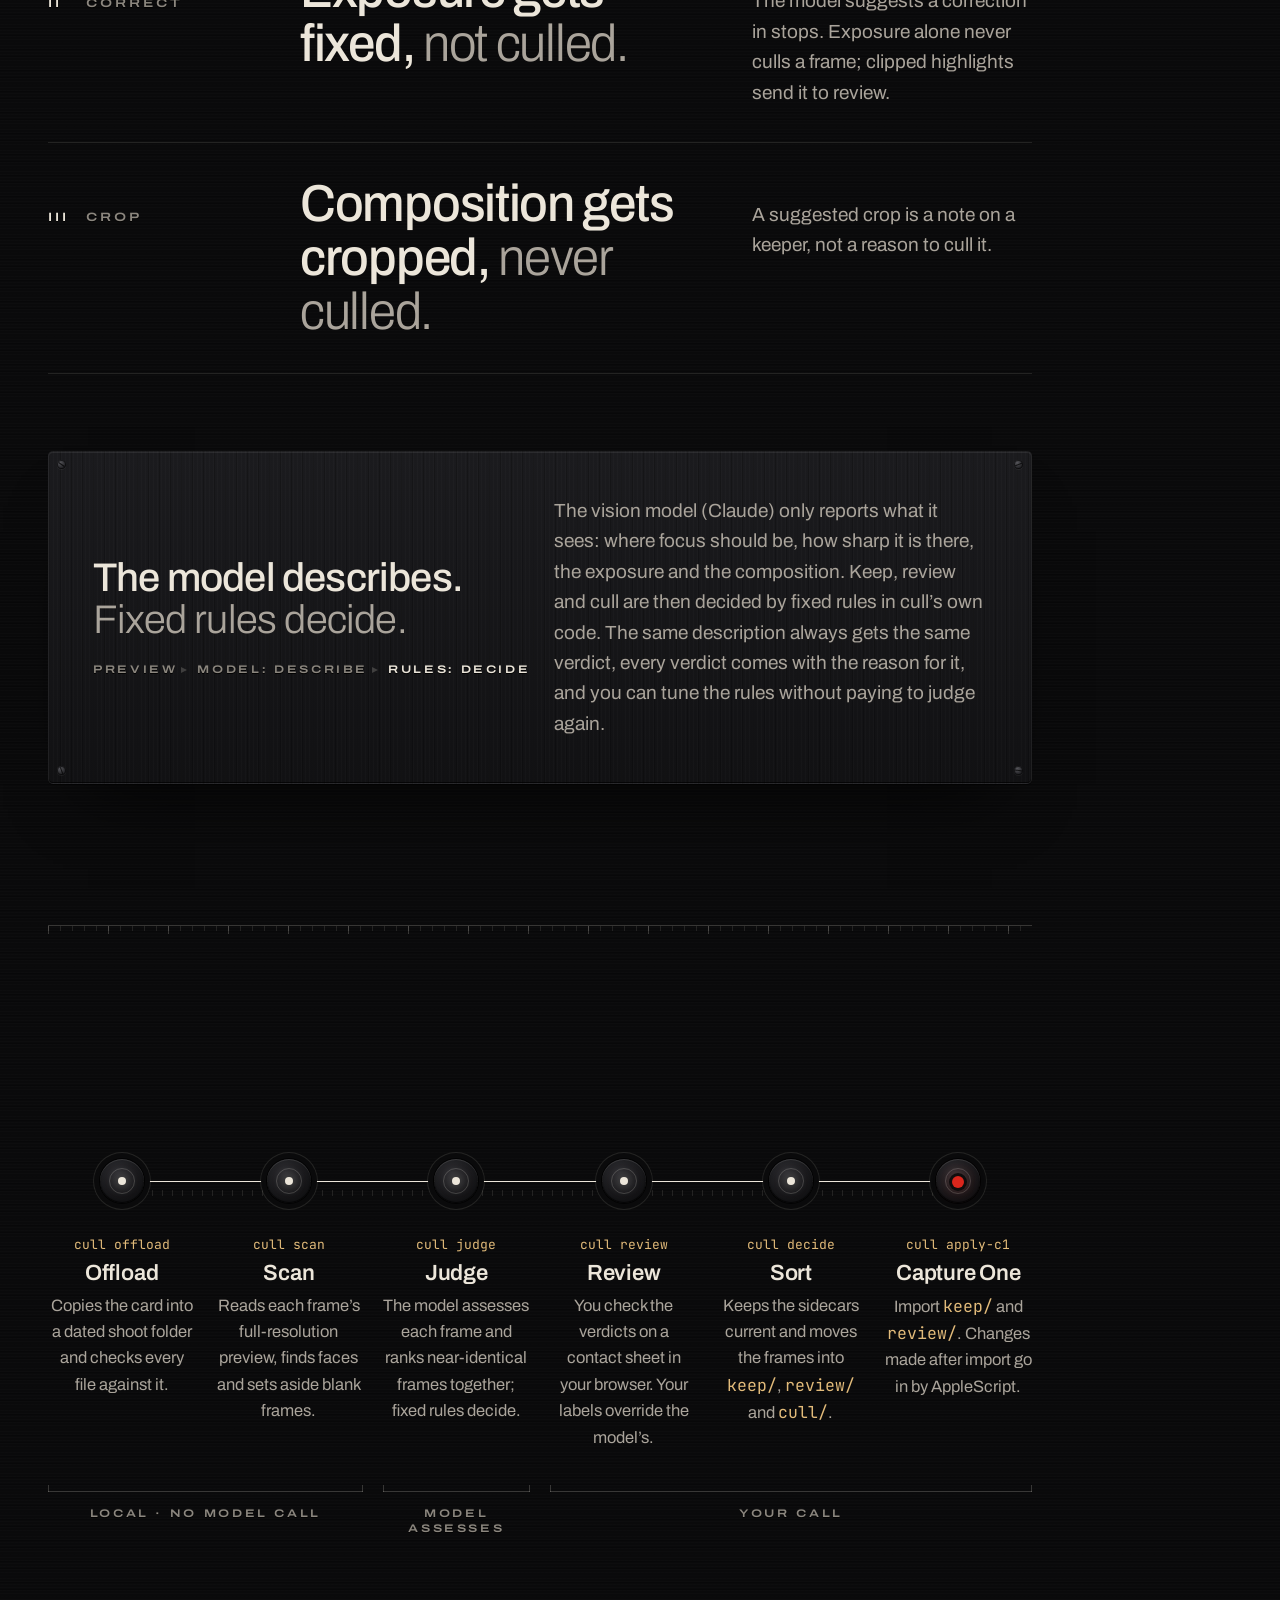
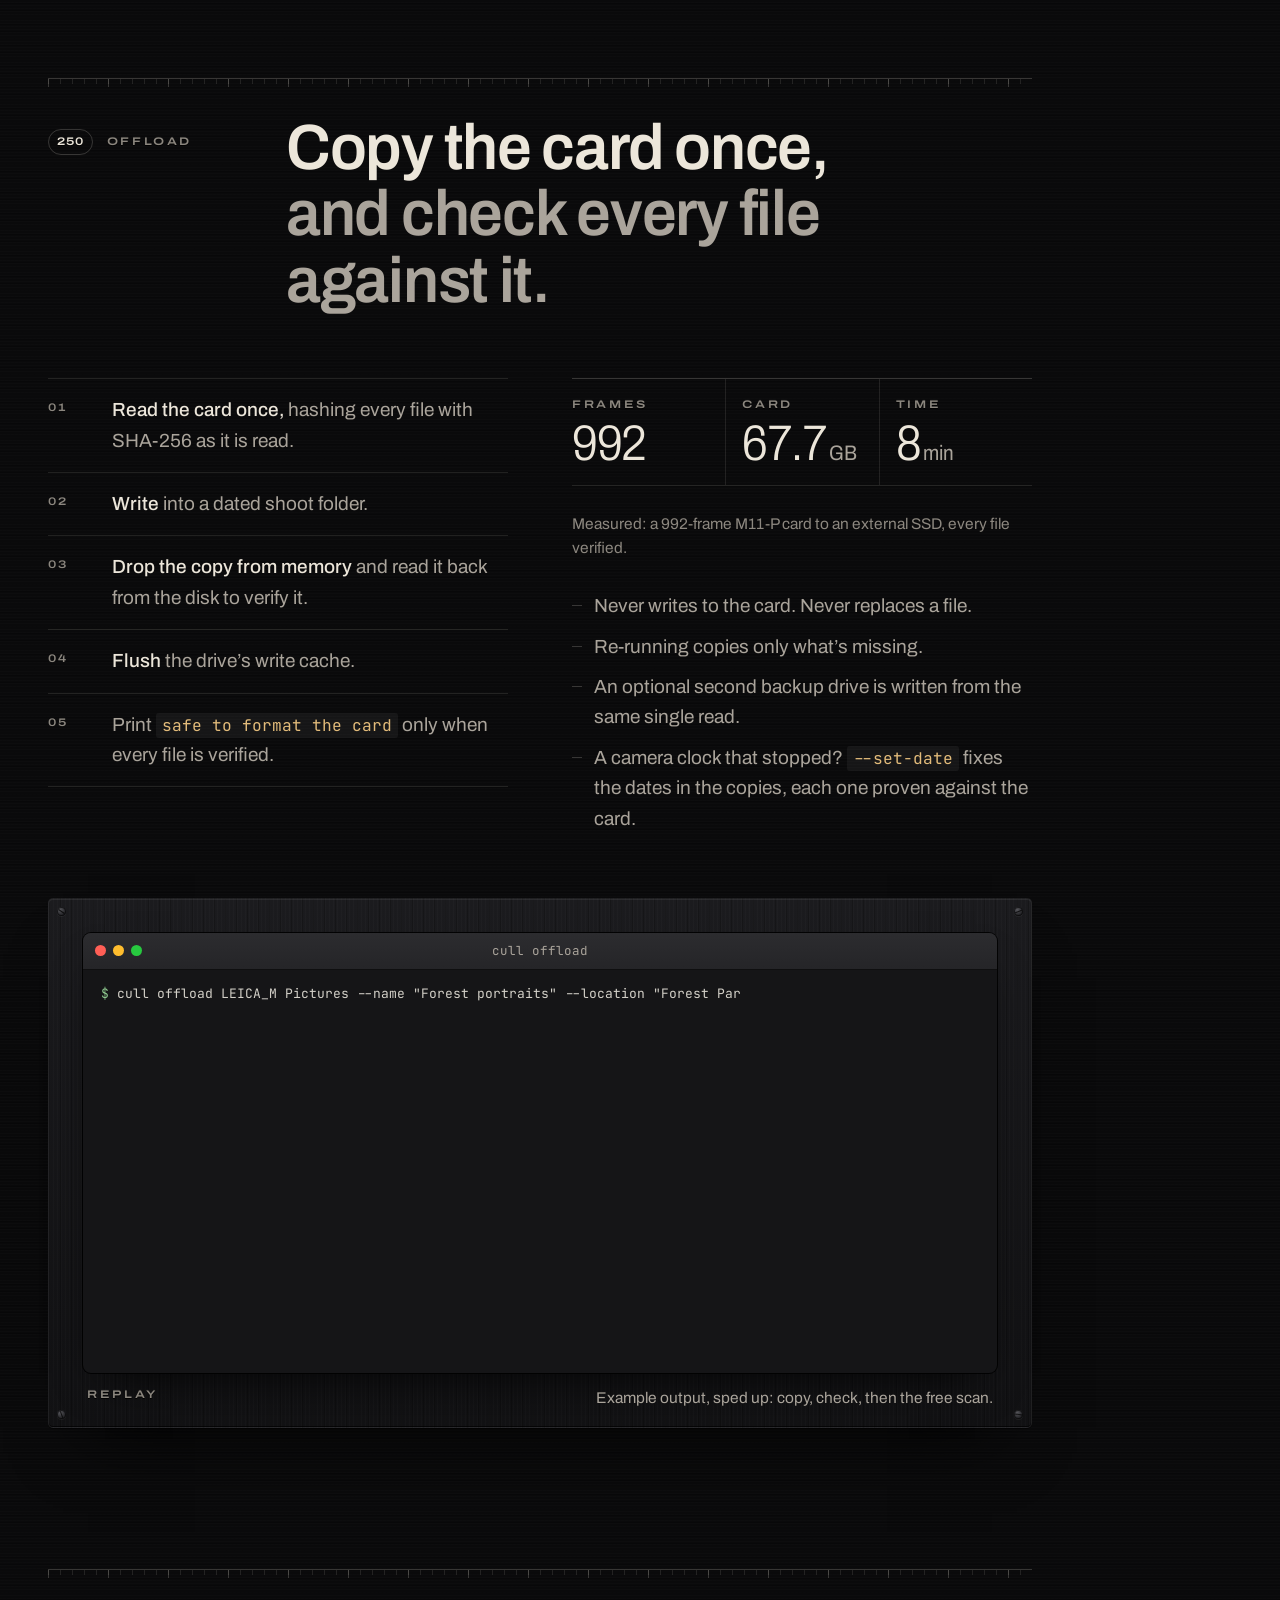
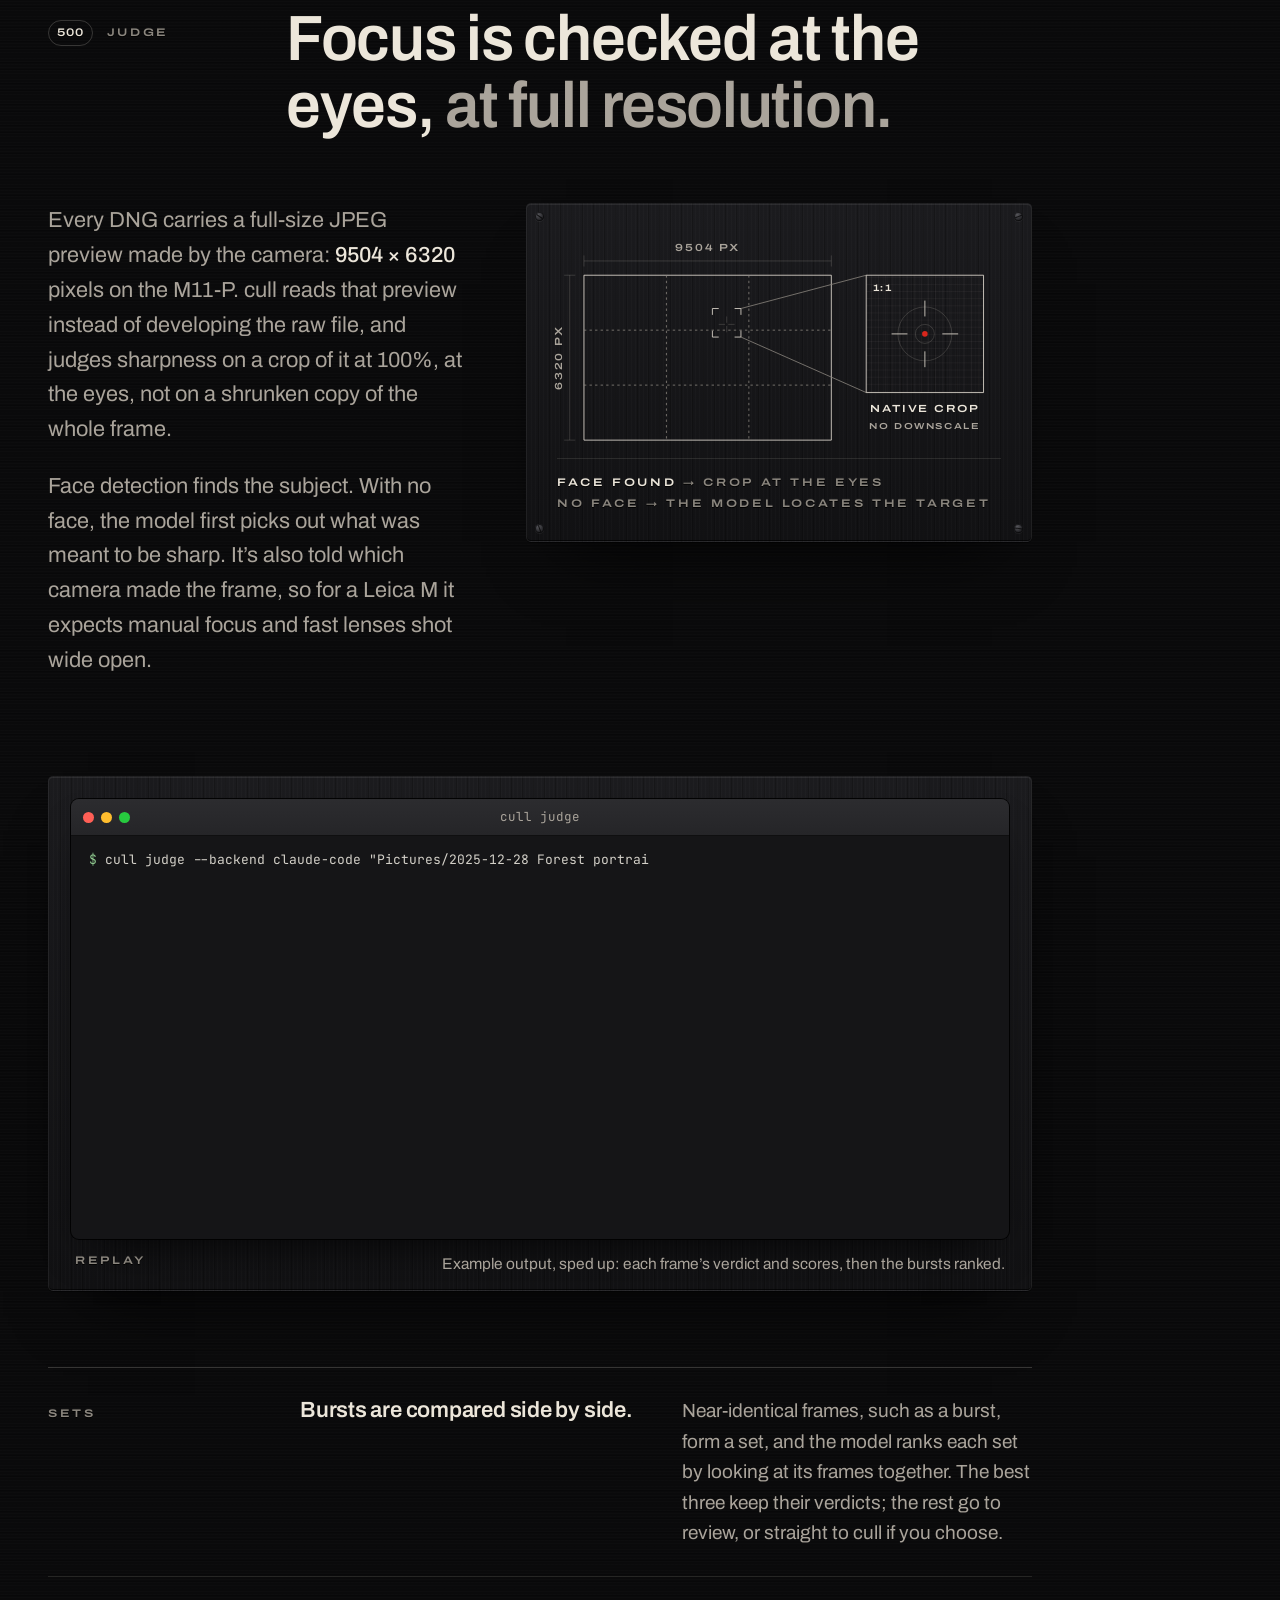
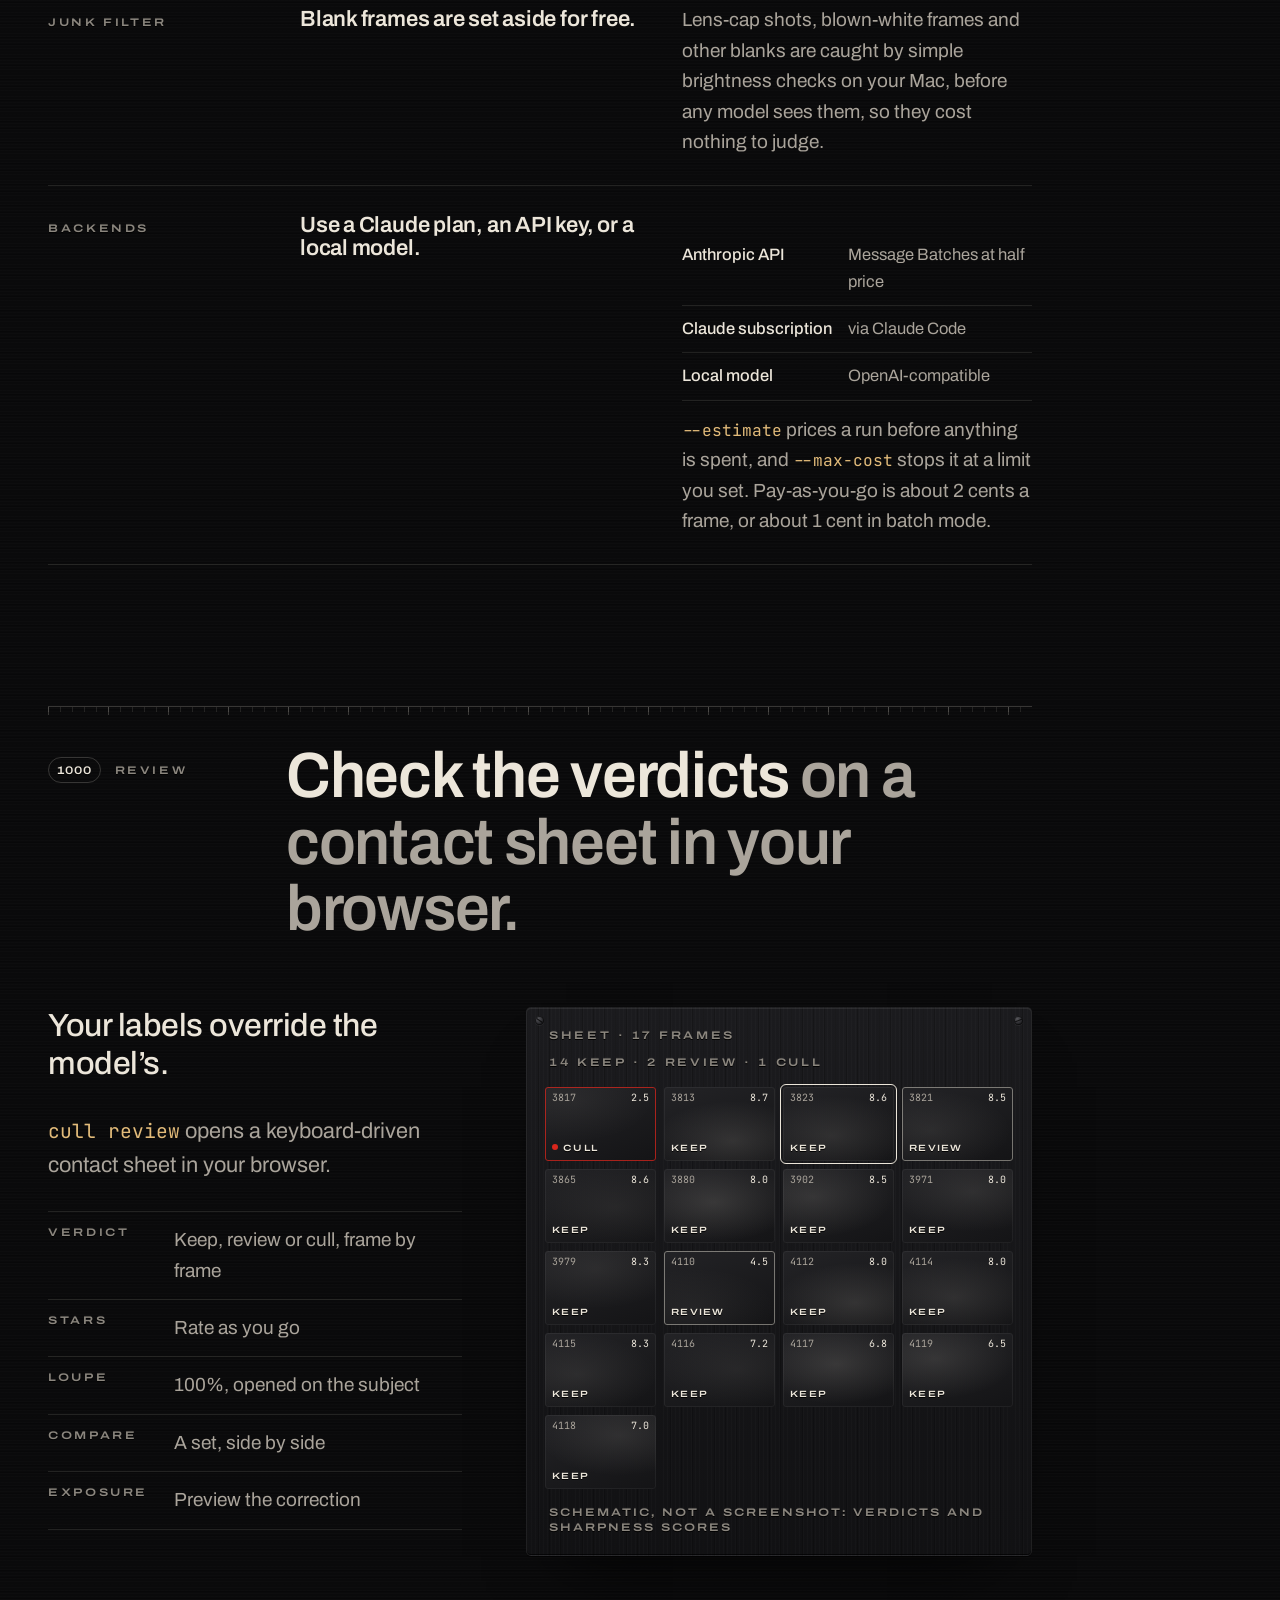
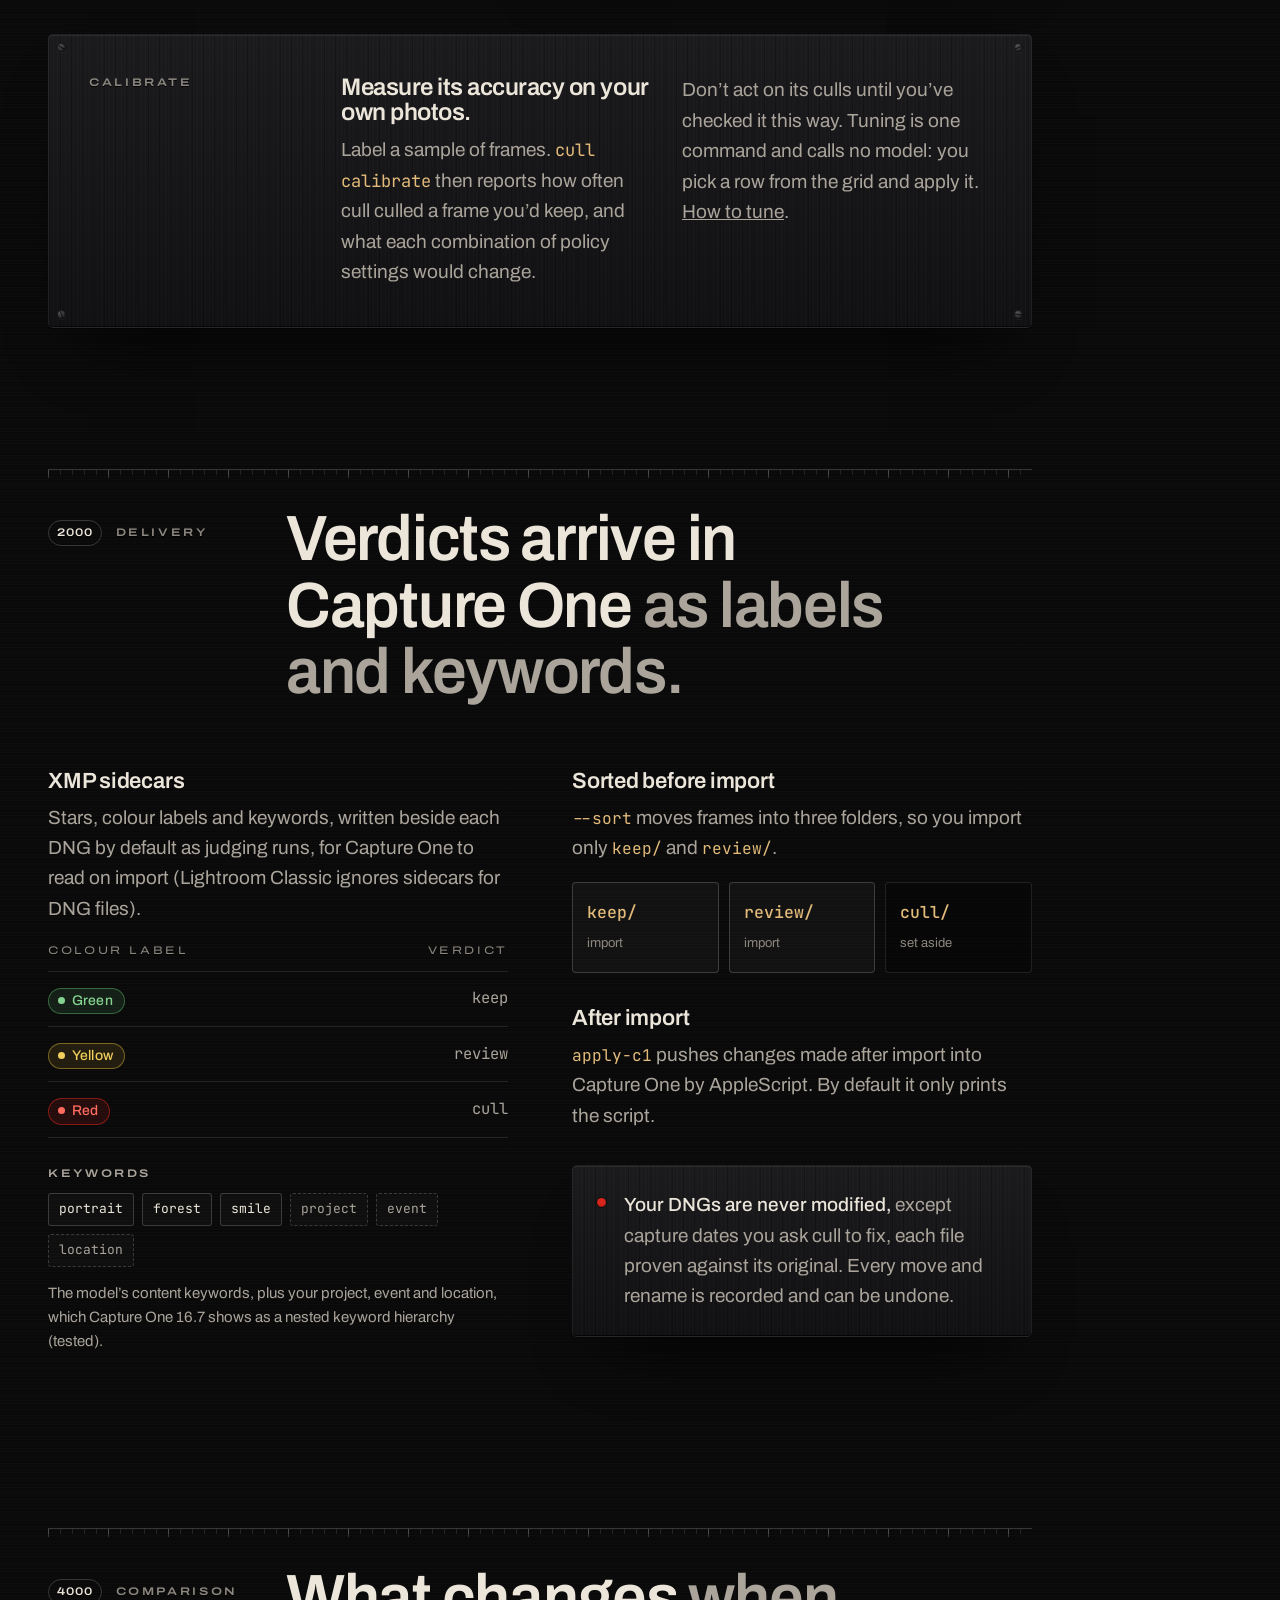
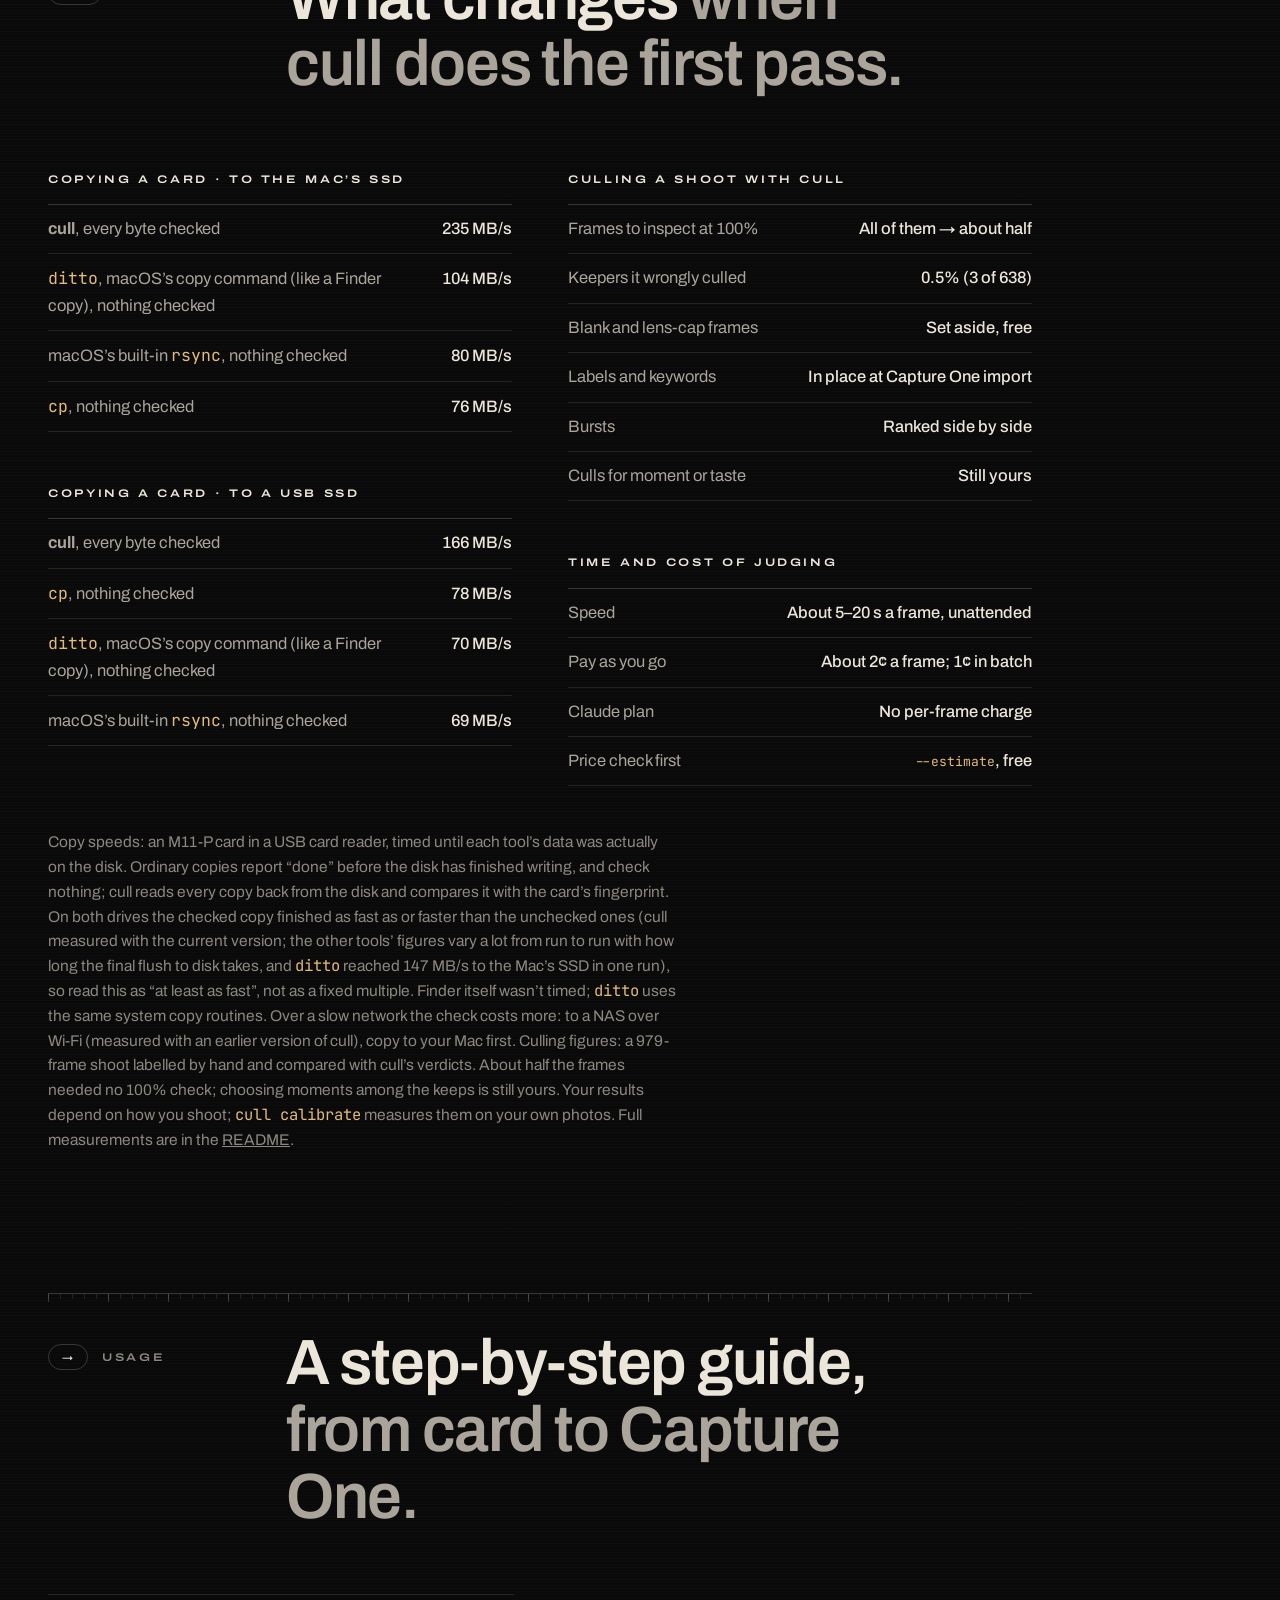
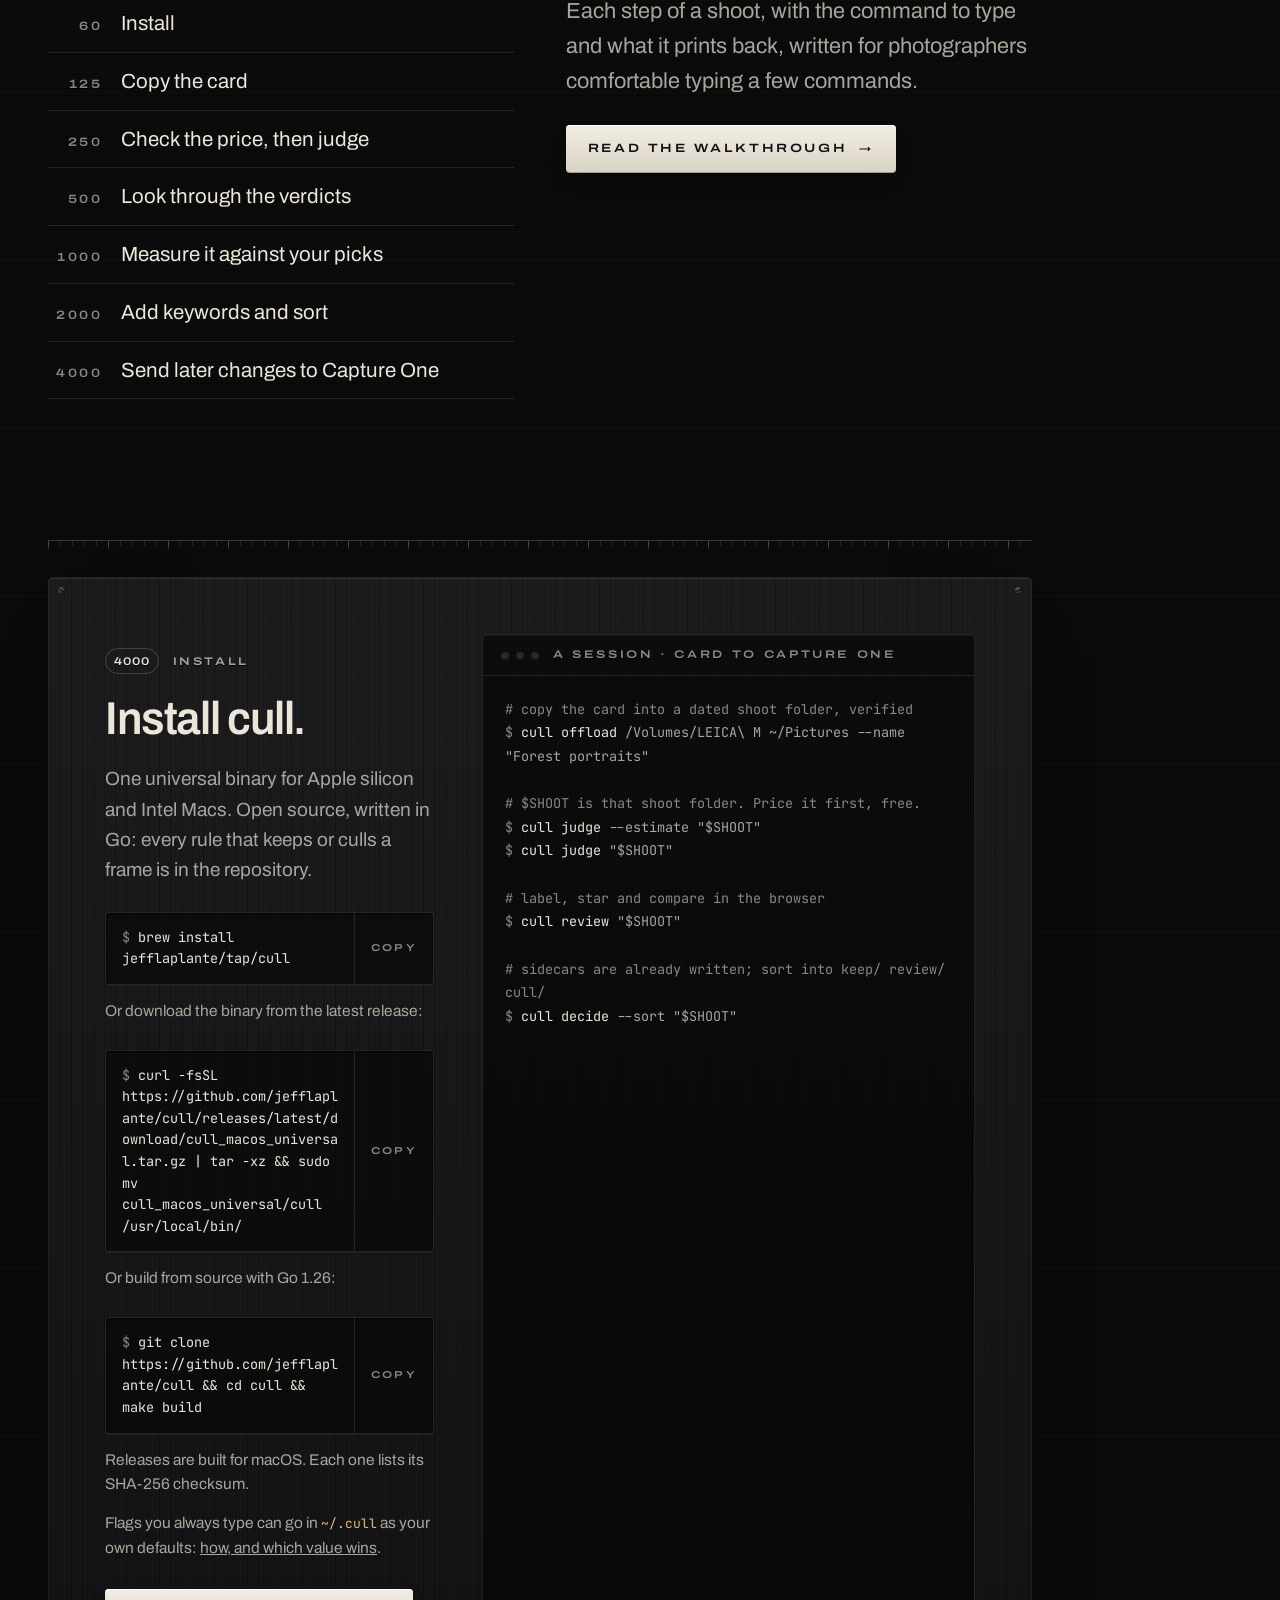
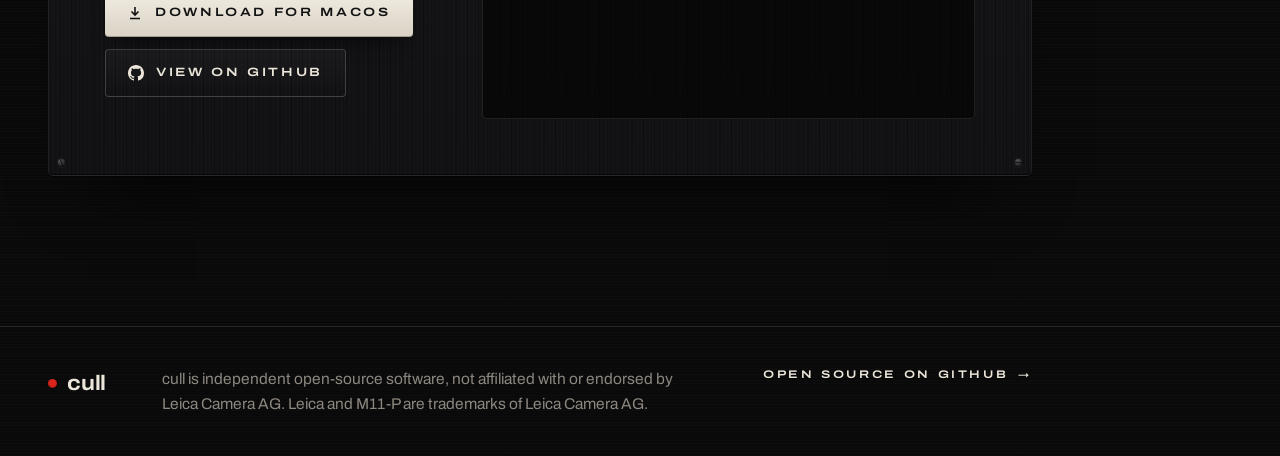
==== commit a4ad1d09: "Docs review fixes: redate is the only command that replaces a photo, atomic on APFS (a crash elsewhe" ====
--- a/index.html
+++ b/index.html
@@ -467,7 +467,7 @@
         </div>
         <div class="plate safety">
           <span class="dot" aria-hidden="true" style="margin-top:8px;flex:none"></span>
-          <p><strong>Your DNGs are never modified,</strong> except capture dates you ask cull to fix, each file proven against its original. Every move is recorded, and <code style="font-size:.9em">cull restore</code> undoes it.</p>
+          <p><strong>Your DNGs are never modified,</strong> except capture dates you ask cull to fix, each file proven against its original. Every move and rename is recorded and can be undone.</p>
         </div>
       </div>
     </div>
